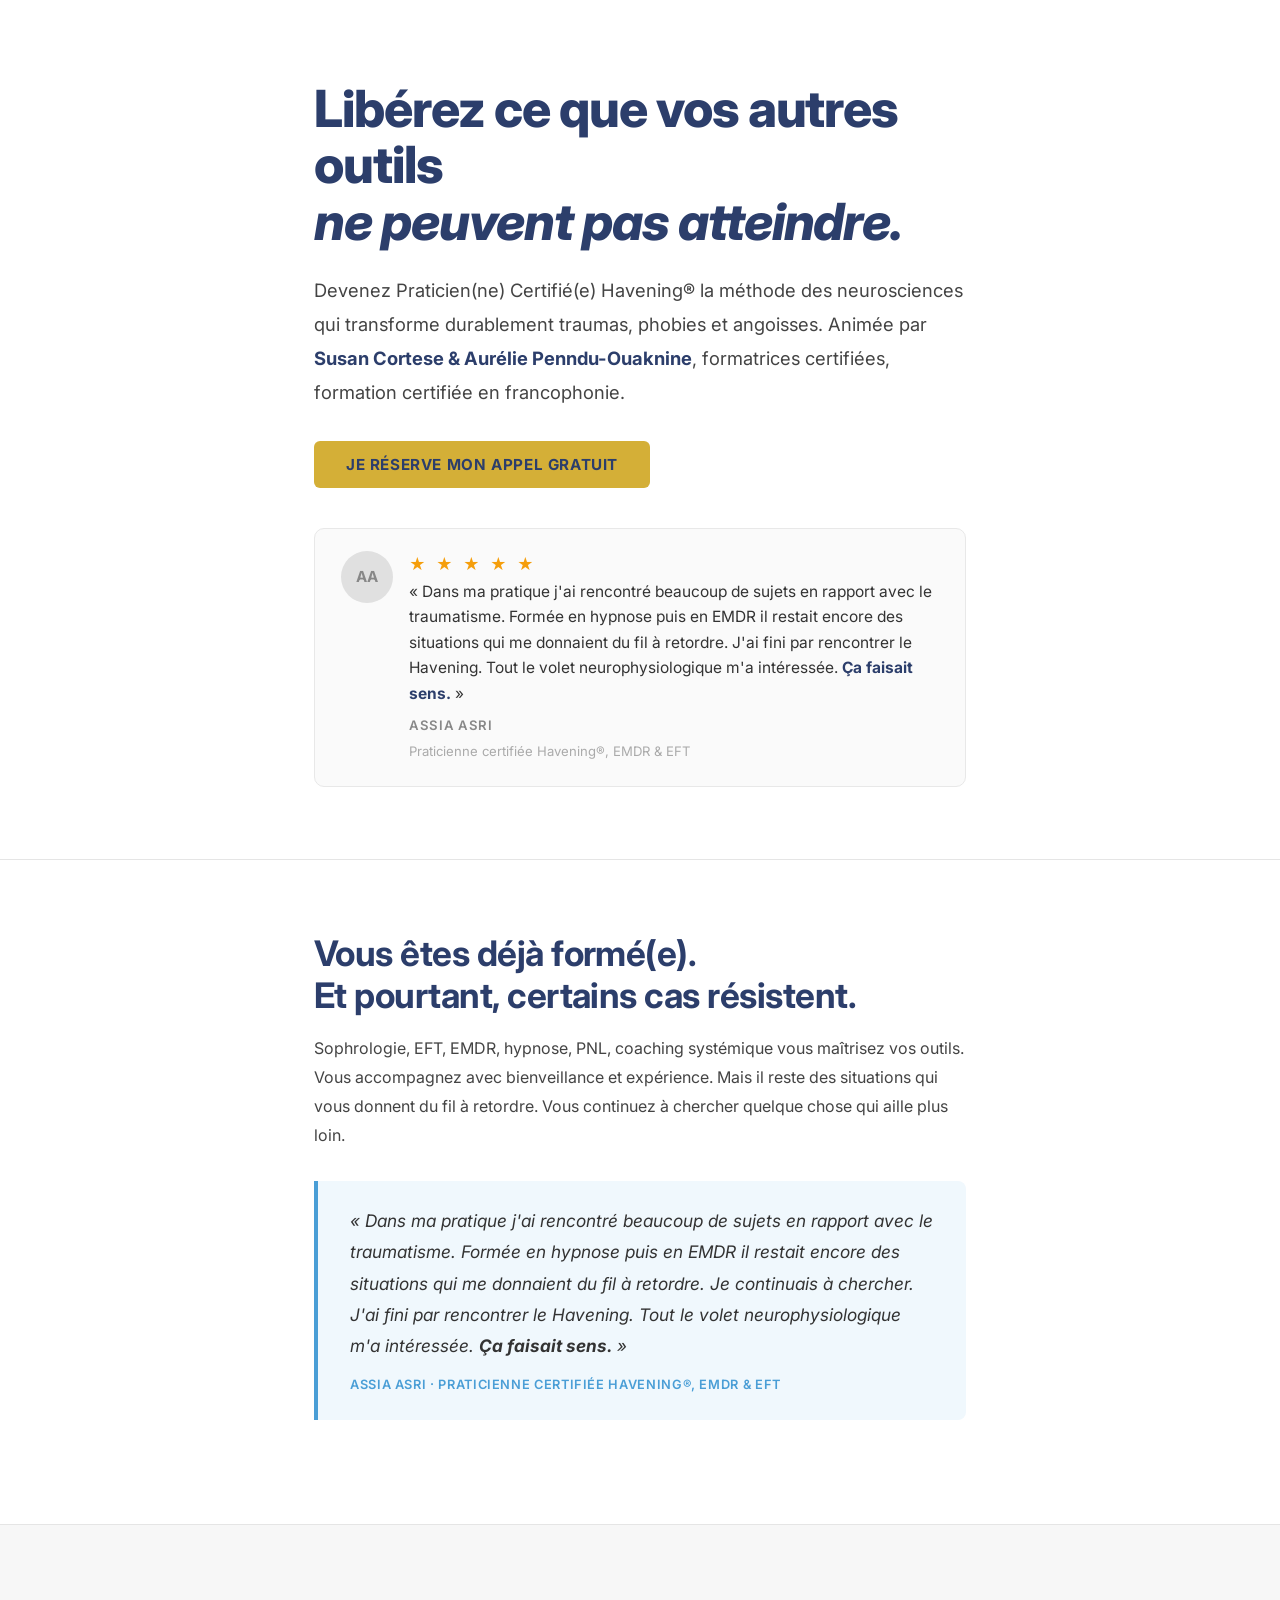
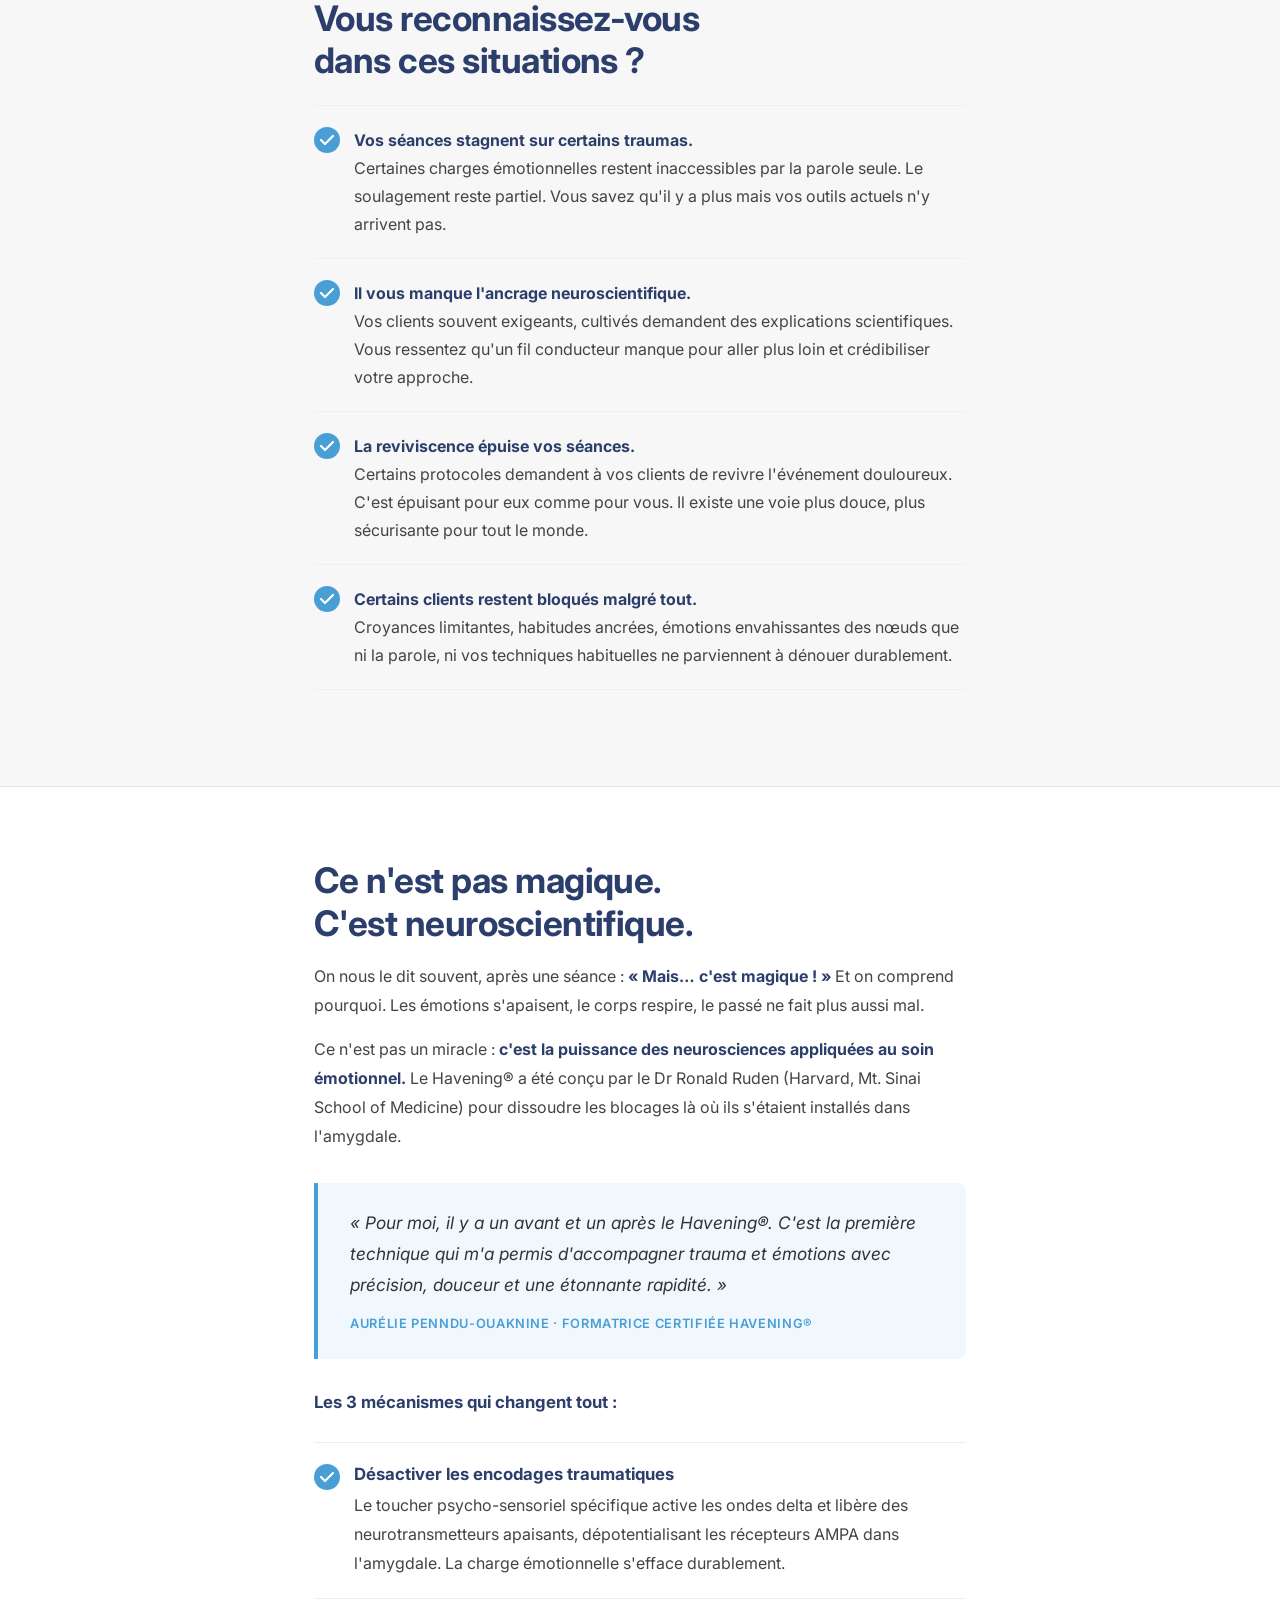
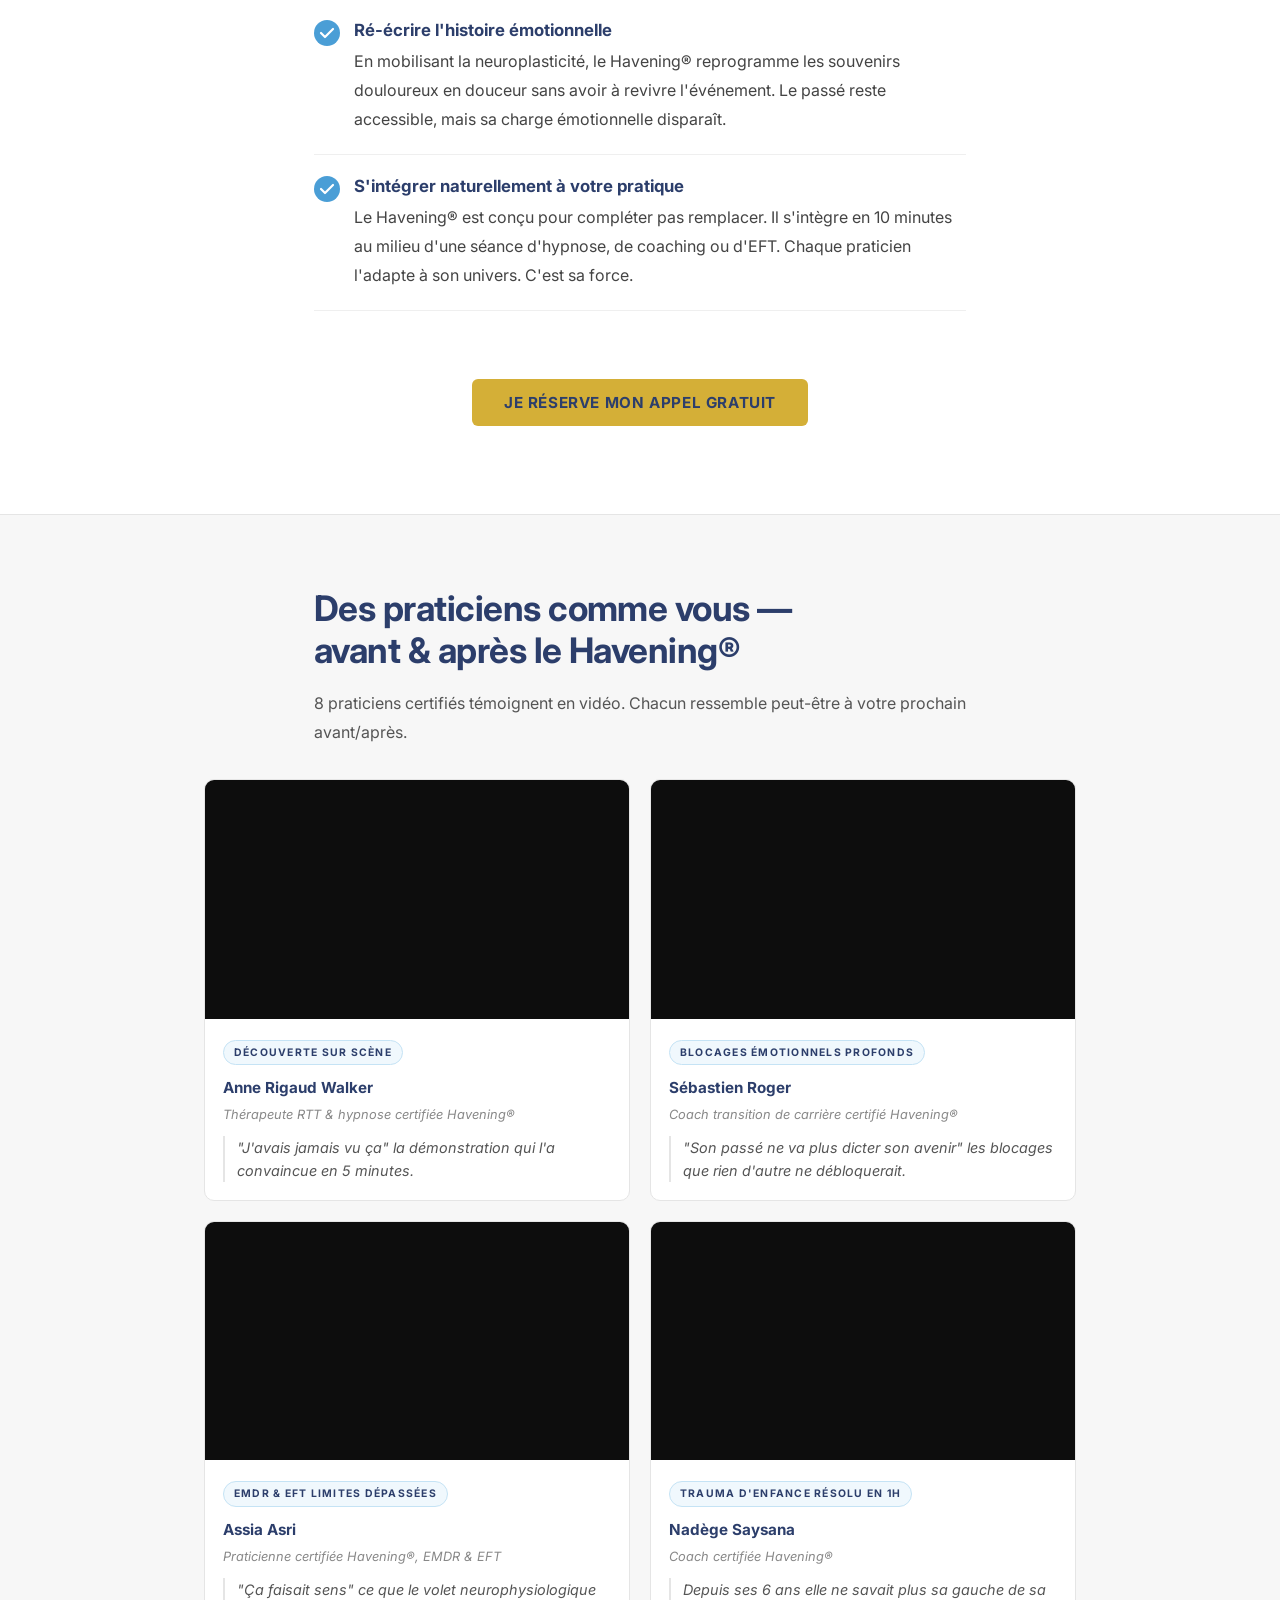
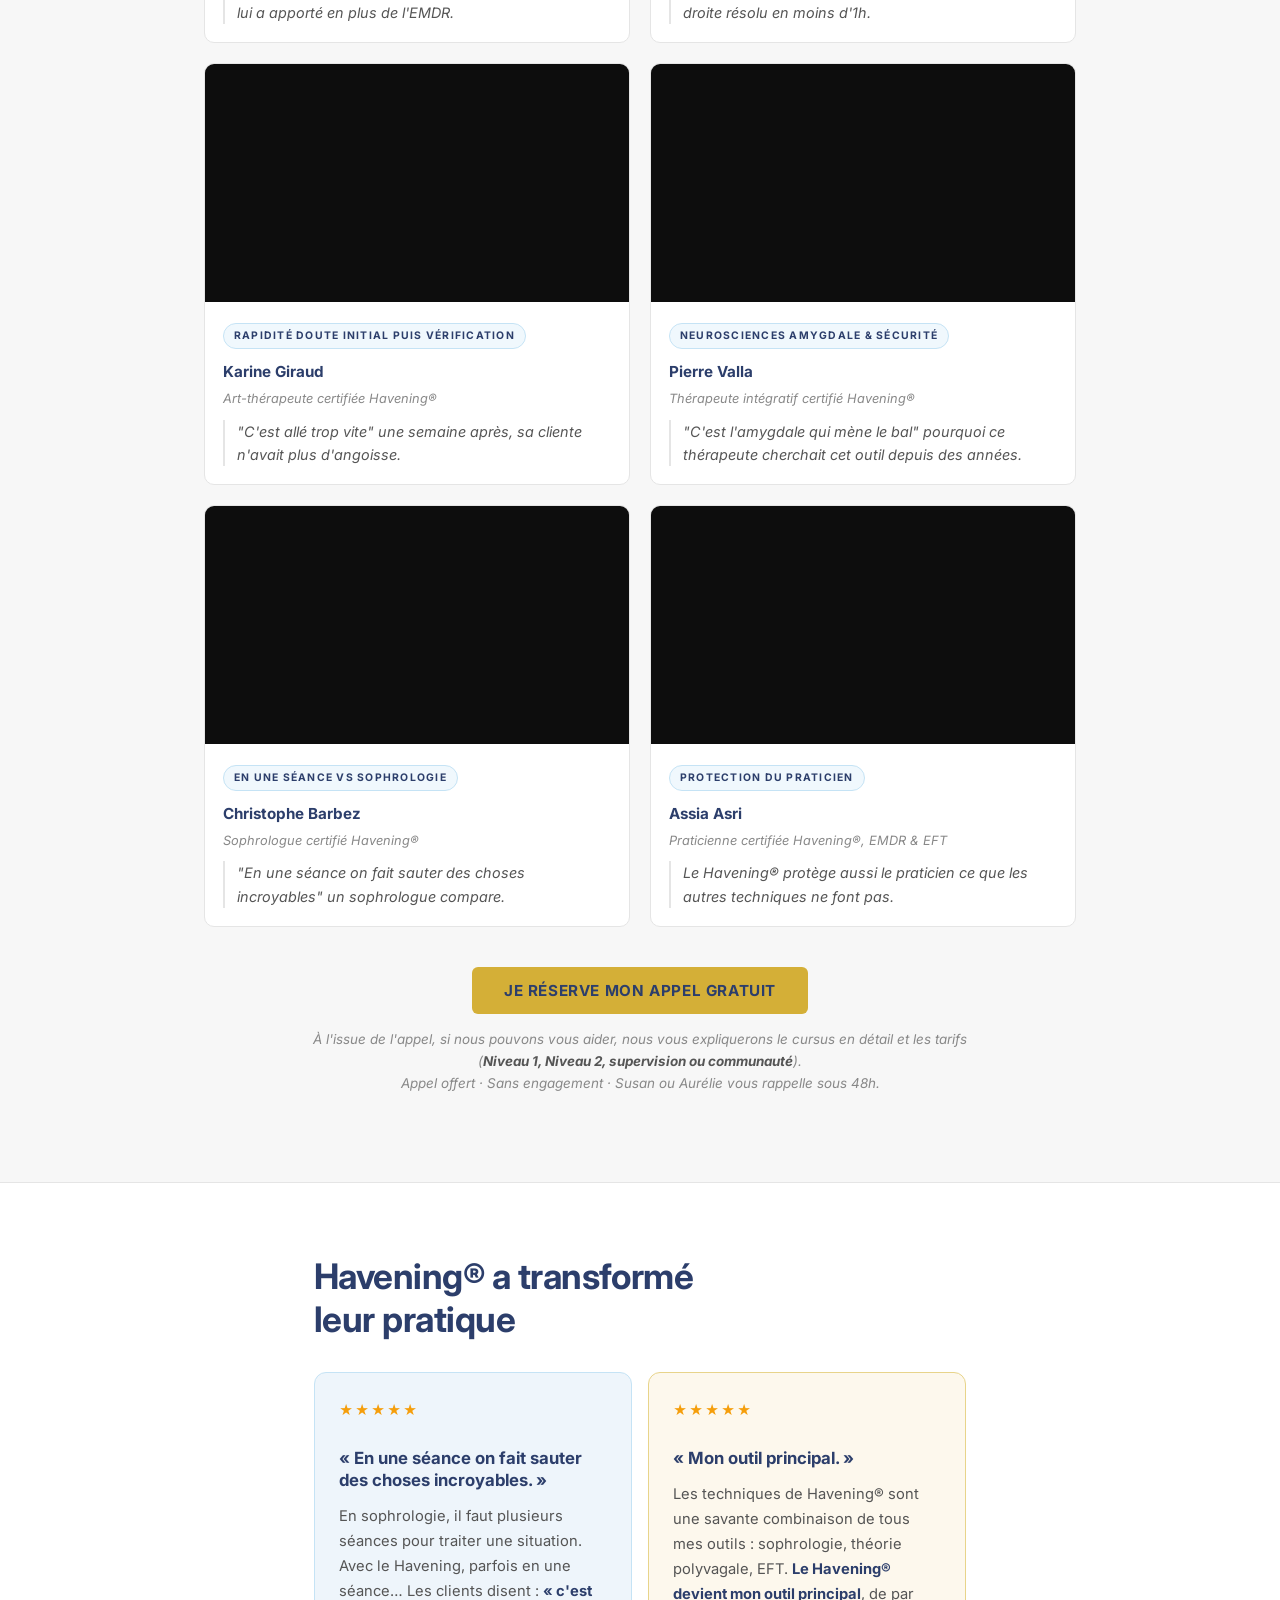
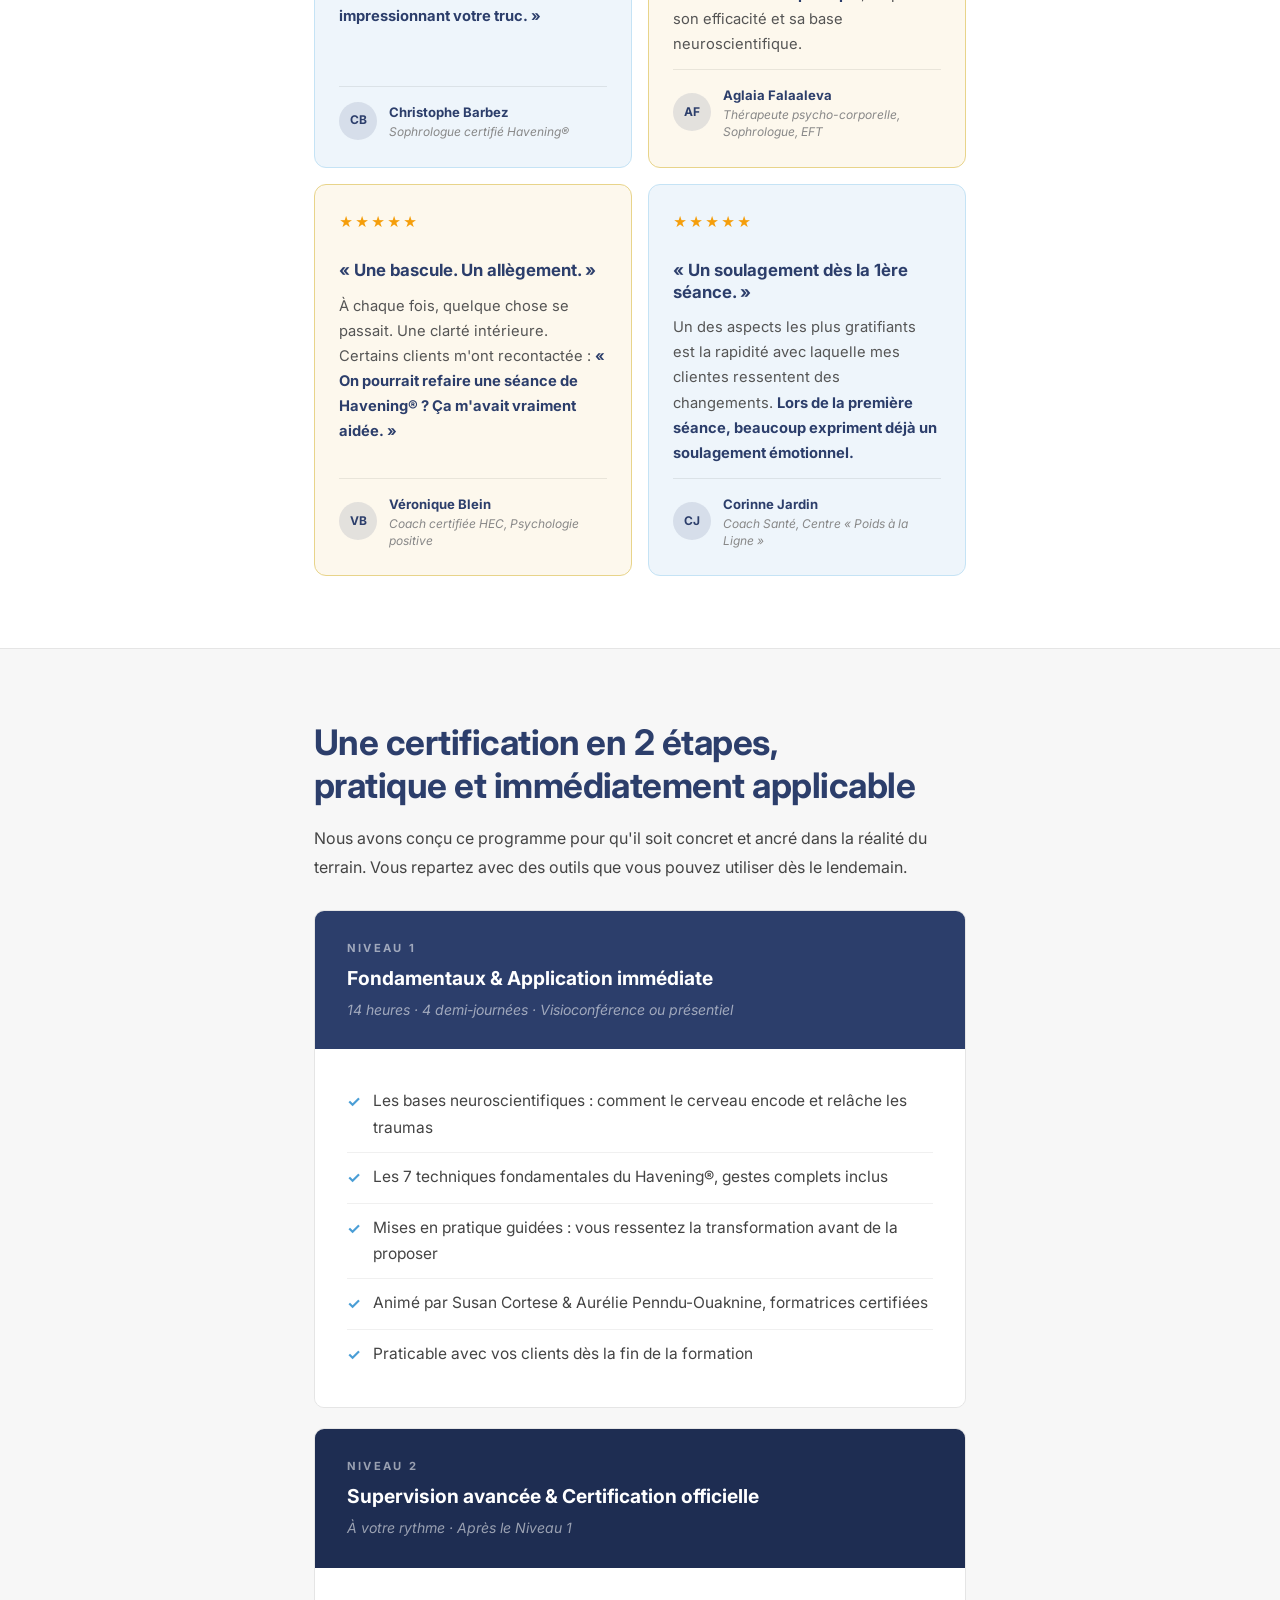
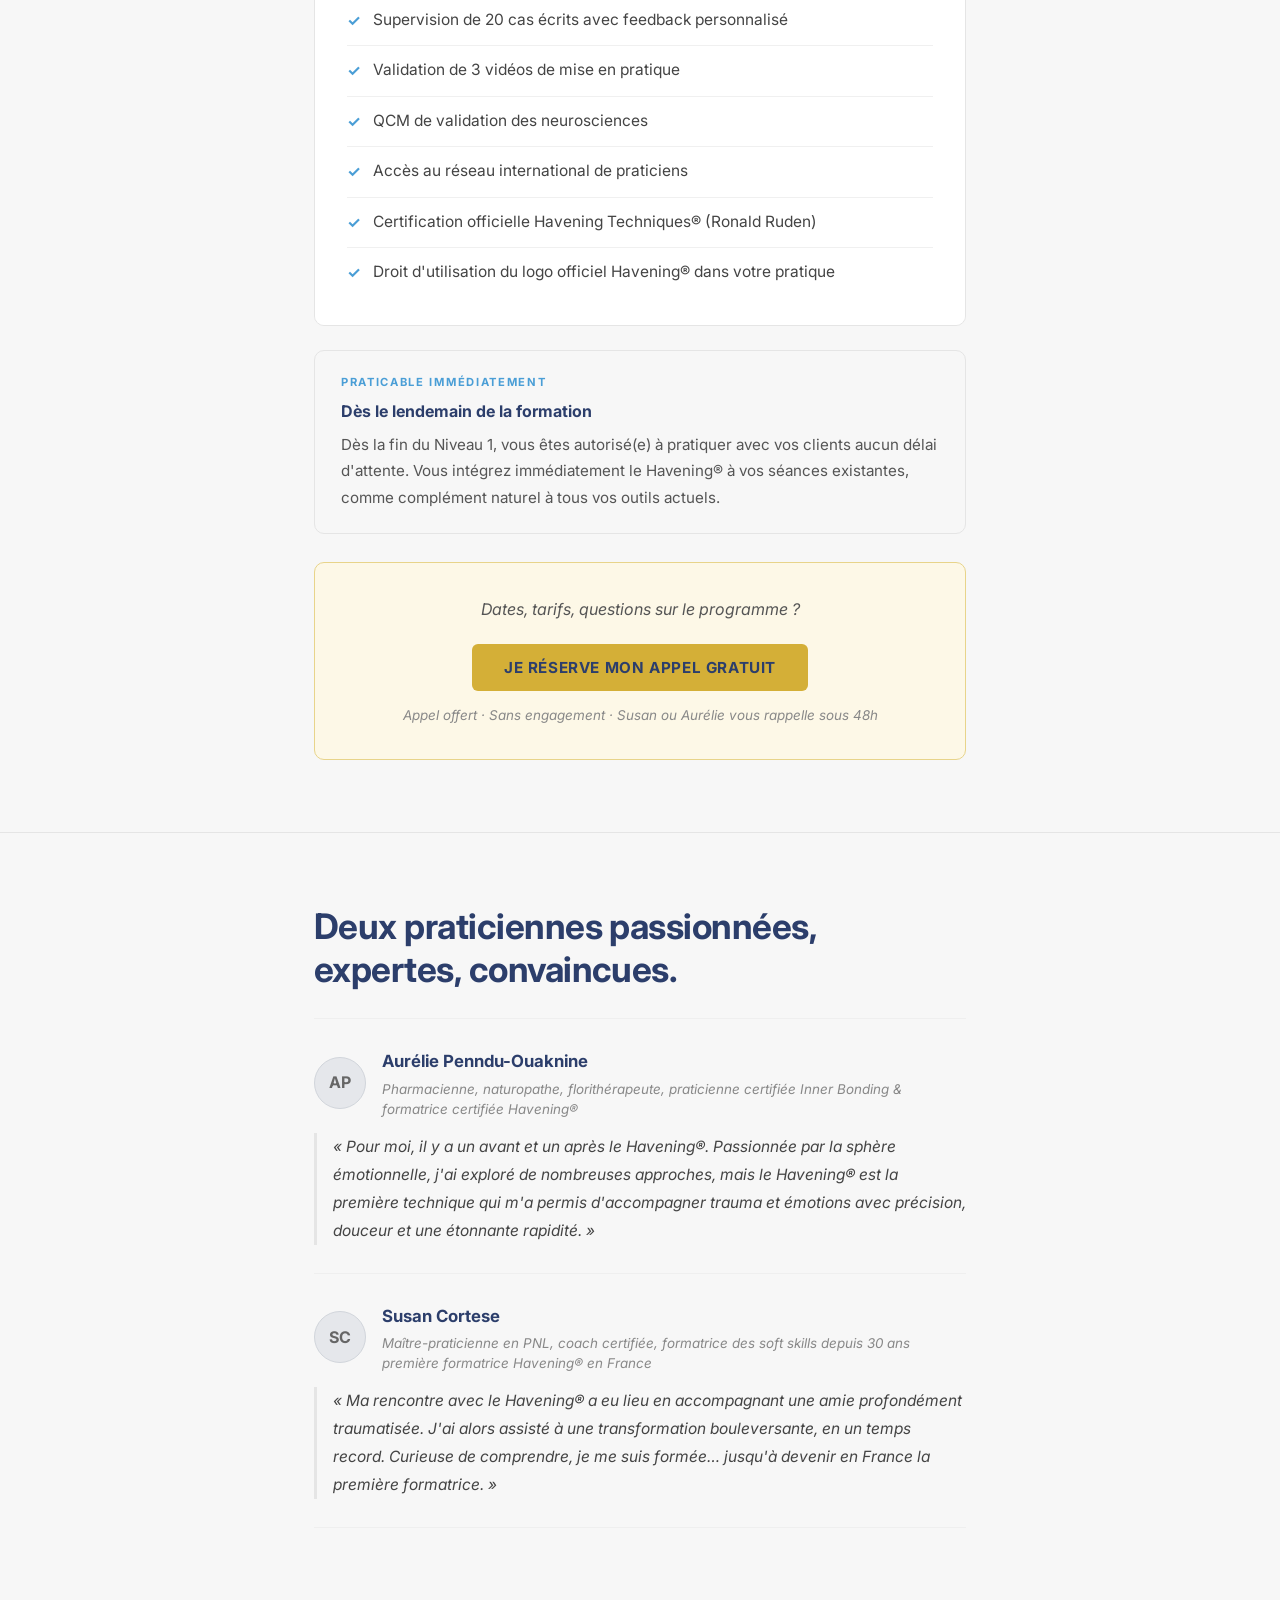
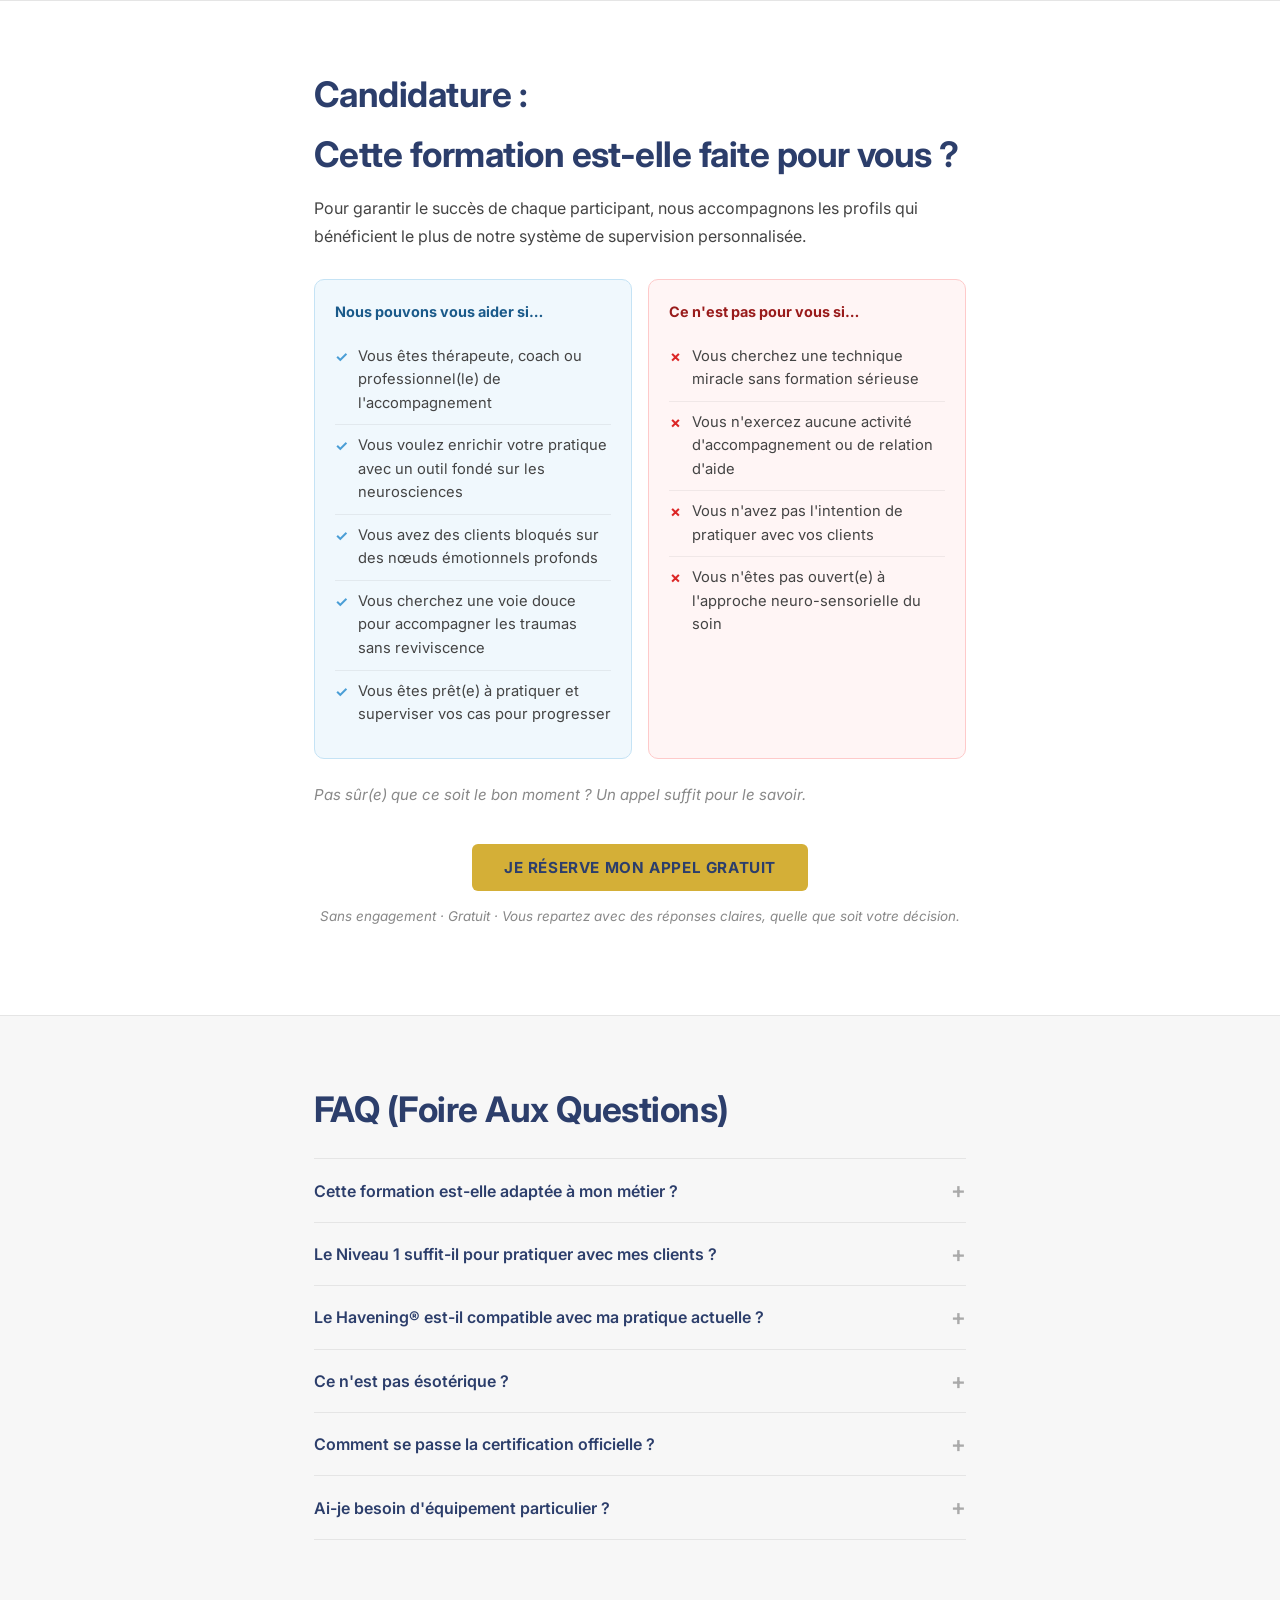
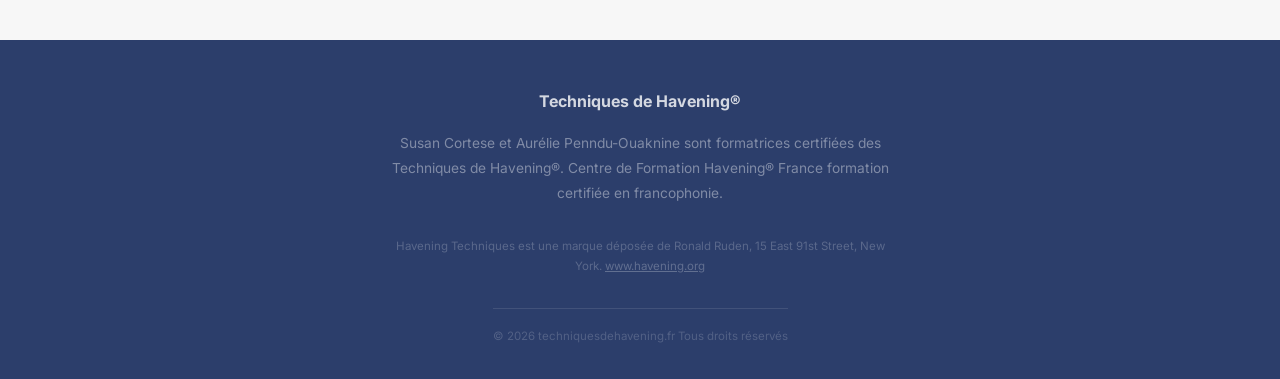
==== index.html @ b164194c "Add files via upload" ====
<!DOCTYPE html>
<html lang="fr">
<head>
<meta charset="UTF-8"/>
<meta name="viewport" content="width=device-width, initial-scale=1.0"/>
<title>Devenez Praticien(ne) Certifié(e) Havening® | Formation France</title>
<link rel="preconnect" href="https://fonts.googleapis.com"/>
<link rel="preconnect" href="https://fonts.gstatic.com" crossorigin/>
<link href="https://fonts.googleapis.com/css2?family=Inter:wght@400;500;600;700;800&display=swap" rel="stylesheet"/>
<style>
*, *::before, *::after { margin:0; padding:0; box-sizing:border-box; }
html { scroll-behavior:smooth; }
body {
  font-family: 'Inter', -apple-system, BlinkMacSystemFont, sans-serif;
  background: #ffffff; color: #444;
  font-size: 18px; line-height: 1.7; overflow-x: hidden;
}
.col      { max-width:700px; margin:0 auto; padding:0 24px; }
.col-wide { max-width:920px; margin:0 auto; padding:0 24px; }
.section    { padding:72px 0; }
.section-sm { padding:48px 0; }
.bg-gray    { background:#f7f7f7; }
hr.divider  { border:none; border-top:1px solid #e5e5e5; margin:0; }

/* ── Typographie ── */
h1 {
  font-size: clamp(2.2rem,5vw,3.2rem); font-weight:800;
  line-height:1.1; color:#2C3E6B; margin-bottom:24px; letter-spacing:-0.02em;
}
h1 em { font-style:italic; font-weight:800; }
h2 {
  font-size: clamp(1.7rem,3.5vw,2.2rem); font-weight:700;
  line-height:1.2; color:#2C3E6B; margin-bottom:18px; letter-spacing:-0.015em;
}
h3 { font-size:1.05rem; font-weight:700; color:#2C3E6B; line-height:1.35; margin-bottom:6px; }
p  { font-size:1rem; color:#444; line-height:1.8; margin-bottom:16px; }
p:last-child { margin-bottom:0; }
p strong, li strong { font-weight:700; color:#2C3E6B; }
.lead { font-size:1.15rem; color:#444; line-height:1.85; }
.lead strong { color:#2C3E6B; font-weight:700; }

/* ── Bouton CTA or ── */
.btn-cta {
  display:inline-block; background:#D4AF37; color:#2C3E6B;
  font-family:inherit; font-size:0.95rem; font-weight:700;
  letter-spacing:0.04em; text-decoration:none; text-transform:uppercase;
  padding:16px 32px; border-radius:6px; border:none; cursor:pointer;
  transition:background 0.2s, box-shadow 0.2s, transform 0.15s; line-height:1;
}
.btn-cta:hover { background:#C4A030; box-shadow:0 6px 20px rgba(212,175,55,0.35); transform:translateY(-1px); }
.btn-cta-full { display:block; width:100%; text-align:center; }

.cta-block { text-align:center; padding:40px 0 16px; }
.cta-note  { display:block; font-size:0.84rem; color:#888; font-style:italic; margin-top:14px; line-height:1.65; }
.cta-note strong { color:#555; }

/* ── Stars ── */
.stars { color:#f59e0b; font-size:1rem; letter-spacing:3px; }

/* ── Témoignage héro ── */
.hero-testi {
  margin-top:40px; display:flex; gap:16px; align-items:flex-start;
  padding:22px 26px; background:#fafafa; border:1px solid #e8e8e8; border-radius:10px;
}
.hero-av {
  width:52px; height:52px; border-radius:50%; background:#e0e0e0; flex-shrink:0;
  display:flex; align-items:center; justify-content:center; font-weight:700; font-size:0.95rem; color:#888;
}
.testi-quote { font-size:0.97rem; color:#333; line-height:1.65; margin-bottom:8px !important; }
.testi-name  { font-size:0.82rem; font-weight:600; color:#888; text-transform:uppercase; letter-spacing:0.05em; margin-bottom:2px !important; }
.testi-job   { font-size:0.82rem; color:#aaa; margin-bottom:0 !important; }

/* ── Blockquote ── */
.persona-quote {
  border-left:4px solid #4A9ED6; border-radius:0 8px 8px 0;
  background:#f0f8fd; padding:24px 32px; margin:32px 0;
  font-style:italic; font-size:1.08rem; color:#333; line-height:1.8;
}
.persona-quote cite {
  display:block; margin-top:12px; font-style:normal;
  font-size:0.8rem; font-weight:600; color:#4A9ED6; letter-spacing:0.05em; text-transform:uppercase;
}

/* ── SVG checkmark ── */
.chk { width:26px; height:26px; flex-shrink:0; margin-top:1px; }

/* ── Listes pain points ── */
.content-list { list-style:none; margin:24px 0; display:flex; flex-direction:column; }
.content-list li {
  display:flex; gap:14px; align-items:flex-start;
  padding:20px 0; border-bottom:1px solid #efefef; font-size:1rem; color:#444; line-height:1.75;
}
.content-list li:first-child { border-top:1px solid #efefef; }

/* ── Méthode ── */
.method-cards { display:flex; flex-direction:column; margin:28px 0; }
.method-card {
  display:flex; gap:14px; align-items:flex-start;
  padding:20px 0; border-bottom:1px solid #efefef;
}
.method-card:first-child { border-top:1px solid #efefef; }

/* ── Grille capsules vidéo ── */
.vcaps-section { background:#f7f7f7; padding:72px 0; }
.vcaps-grid { display:grid; grid-template-columns:1fr 1fr; gap:20px; margin-top:32px; }
.vcap-card {
  background:#fff; border:1px solid #e5e5e5; border-radius:10px; overflow:hidden;
  transition:border-color 0.2s, transform 0.2s, box-shadow 0.2s;
}
.vcap-card:hover { border-color:#4A9ED6; transform:translateY(-3px); box-shadow:0 10px 28px rgba(0,0,0,0.09); }

/* Thumbnail 16:9 iframe directe YouTube, joue dans la page */
.vcap-thumb {
  position:relative; width:100%; padding-top:56.25%; background:#0d0d0d; overflow:hidden;
}
.vcap-thumb iframe {
  position:absolute; inset:0; width:100%; height:100%; border:none; display:block;
}

.vcap-info { padding:16px 18px 18px; }
.vcap-theme-tag {
  display:inline-block; background:#f0f8fd; color:#2C3E6B;
  font-size:0.65rem; font-weight:700; letter-spacing:0.12em; text-transform:uppercase;
  padding:3px 10px; border-radius:50px; margin-bottom:10px; border:1px solid #c5e3f5;
}
.vcap-name    { font-size:0.95rem; font-weight:700; color:#2C3E6B; margin-bottom:3px; }
.vcap-role    { font-size:0.8rem; color:#888; font-style:italic; margin-bottom:10px; }
.vcap-excerpt { font-size:0.9rem; font-style:italic; color:#555; line-height:1.6; border-left:2px solid #e5e5e5; padding-left:12px; }

/* ── Témoignages écrits grille 2 colonnes ── */
.tc-grid {
  display: grid;
  grid-template-columns: 1fr 1fr;
  gap: 16px;
  margin-top: 32px;
}
.tc-card {
  border-radius: 12px;
  padding: 26px 24px;
  display: flex;
  flex-direction: column;
  gap: 12px;
}
.tc-blue { background: #EEF5FB; border: 1px solid #c5e3f5; }
.tc-gold { background: #FDF8ED; border: 1px solid #e8d48a; }
.tc-card .tc-stars { color: #f59e0b; font-size: 0.85rem; letter-spacing: 2px; }
.tc-result {
  font-size: 1.05rem; font-weight: 700; color: #2C3E6B;
  line-height: 1.3; margin: 0;
}
.tc-body {
  font-size: 0.92rem; color: #555; line-height: 1.7; margin: 0; flex: 1;
}
.tc-footer {
  display: flex; align-items: center; gap: 12px;
  padding-top: 14px; border-top: 1px solid rgba(0,0,0,0.08); margin-top: auto;
}
.tc-av {
  width: 38px; height: 38px; border-radius: 50%;
  background: rgba(44,62,107,0.12); flex-shrink: 0;
  display: flex; align-items: center; justify-content: center;
  font-size: 0.75rem; font-weight: 700; color: #2C3E6B;
}
.tc-card .tc-name { font-size: 0.82rem; font-weight: 700; color: #2C3E6B; margin-bottom: 1px; }
.tc-card .tc-role { font-size: 0.75rem; color: #888; font-style: italic; line-height: 1.4; }
@media (max-width: 640px) { .tc-grid { grid-template-columns: 1fr; } }

/* ── Témoignages écrits ── */
.testi-stack { display:flex; flex-direction:column; margin-top:28px; }
.tc { padding:28px 0; border-bottom:1px solid #efefef; }
.tc:first-child { border-top:1px solid #efefef; }
.tc-stars { color:#f59e0b; font-size:0.9rem; letter-spacing:2px; margin-bottom:14px; }
.tc-quote { font-style:italic; font-size:1rem; color:#333; line-height:1.8; margin-bottom:16px; }
.tc-hr    { border:none; border-top:1px solid #efefef; margin-bottom:12px; }
.tc-name  { font-size:0.88rem; font-weight:700; color:#2C3E6B; margin-bottom:3px; }
.tc-role  { font-size:0.84rem; color:#888; font-style:italic; }


/* ── Programme ── */
.prog-cards { display:flex; flex-direction:column; gap:20px; margin-top:28px; }
.prog-card  { border-radius:10px; overflow:hidden; border:1px solid #e5e5e5; }
.prog-head  { padding:28px 32px; background:#2C3E6B; color:white; }
.prog-head.alt { background:#1e2d52; }
.prog-level { font-size:0.7rem; font-weight:700; letter-spacing:0.2em; text-transform:uppercase; opacity:0.55; margin-bottom:8px; }
.prog-head h3 { font-size:1.2rem; font-weight:700; line-height:1.25; margin-bottom:8px; color:white; }
.prog-dur   { font-size:0.88rem; opacity:0.55; font-style:italic; }
.prog-body  { background:white; padding:28px 32px; }
.prog-feats { list-style:none; display:flex; flex-direction:column; margin-bottom:0; }
.prog-feats li {
  display:flex; gap:12px; align-items:flex-start;
  font-size:0.97rem; color:#444; line-height:1.7; padding:11px 0; border-bottom:1px solid #f0f0f0;
}
.prog-feats li:last-child { border-bottom:none; }
.prog-feats li::before { content:'✓'; color:#4A9ED6; font-weight:700; flex-shrink:0; margin-top:1px; }

/* ── CTA programme ── */
.prog-cta-block {
  text-align:center; margin-top:28px; padding:32px 28px;
  background:#fdf8e7; border:1px solid #e8d48a; border-radius:10px;
}
.prog-cta-pre  { font-size:1rem; color:#555; font-style:italic; margin-bottom:20px; }
.prog-cta-note { margin-top:12px; font-size:0.84rem; color:#888; font-style:italic; }

/* ── Garantie ── */
.garantie {
  background:#f7f7f7; border:1px solid #e5e5e5; border-radius:10px;
  padding:22px 26px; display:flex; align-items:flex-start; gap:16px; margin-top:24px;
}
.garantie-label { font-size:0.7rem; font-weight:700; letter-spacing:0.15em; text-transform:uppercase; color:#4A9ED6; margin-bottom:6px; }
.garantie h4    { font-size:1rem; font-weight:700; color:#2C3E6B; margin-bottom:6px; }
.garantie p     { font-size:0.95rem; color:#555; line-height:1.75; }

/* ── Formatrices ── */
.fmt-cards { display:flex; flex-direction:column; margin-top:28px; }
.fmt-card  { padding:28px 0; border-bottom:1px solid #efefef; }
.fmt-card:first-child { border-top:1px solid #efefef; }
.fmt-header { display:flex; align-items:center; gap:16px; margin-bottom:14px; }
.fmt-av {
  width:52px; height:52px; border-radius:50%; background:#e5e7eb;
  display:flex; align-items:center; justify-content:center;
  font-size:1rem; font-weight:700; color:#666; flex-shrink:0; border:1px solid #d1d5db;
}
.fmt-name  { font-size:1.05rem; font-weight:700; color:#2C3E6B; margin-bottom:3px; }
.fmt-role  { font-size:0.84rem; color:#888; font-style:italic; line-height:1.5; }
.fmt-quote { font-style:italic; font-size:0.97rem; color:#444; line-height:1.8; border-left:3px solid #e5e5e5; padding-left:16px; margin-top:4px; }

/* ── Qualification ── */
.qual-cols { display:grid; grid-template-columns:1fr 1fr; gap:16px; margin-top:28px; }
.qc        { border-radius:10px; padding:22px 20px; }
.qoui { background:#f0f8fd; border:1px solid #c5e3f5; }
.qnon { background:#fff5f5; border:1px solid #fecaca; }
.qc h3 { font-size:0.9rem; margin-bottom:14px; }
.qoui h3 { color:#1a5a8a; }
.qnon h3  { color:#991b1b; }
.qlist { list-style:none; display:flex; flex-direction:column; }
.qlist li {
  display:flex; gap:10px; align-items:flex-start;
  padding:9px 0; border-bottom:1px solid rgba(0,0,0,0.06);
  font-size:0.92rem; color:#444; line-height:1.6;
}
.qlist li:last-child { border-bottom:none; }
.co { color:#4A9ED6; font-weight:700; flex-shrink:0; margin-top:1px; }
.cn { color:#dc2626; font-weight:700; flex-shrink:0; margin-top:1px; }

/* ── FAQ ── */
.faq-list { margin:28px 0; }
.faq-item { border-bottom:1px solid #e5e5e5; }
.faq-item:first-child { border-top:1px solid #e5e5e5; }
.faq-btn {
  width:100%; background:none; border:none; cursor:pointer; text-align:left; padding:20px 0;
  display:flex; justify-content:space-between; align-items:center; gap:20px;
  font-family:inherit; font-size:1rem; font-weight:600; color:#2C3E6B; transition:color 0.2s;
}
.faq-btn:hover { color:#4A9ED6; }
.faq-ico { font-size:1.4rem; color:#aaa; flex-shrink:0; transition:transform 0.25s; line-height:1; }
.faq-btn.open .faq-ico { transform:rotate(45deg); color:#4A9ED6; }
.faq-ans { display:none; padding:0 0 20px; font-size:0.97rem; color:#555; line-height:1.8; }

/* ── Footer ── */
footer { background:#2C3E6B; padding:48px 0 32px; }
.footer-inner { display:flex; flex-direction:column; align-items:center; text-align:center; gap:16px; }
.footer-logo  { font-size:1rem; font-weight:700; color:rgba(255,255,255,0.8); }
.footer-desc  { font-size:0.86rem; color:rgba(255,255,255,0.4); line-height:1.8; max-width:500px; }
.footer-legal { font-size:0.72rem; color:rgba(255,255,255,0.22); max-width:500px; line-height:1.7; }
.footer-legal a { color:rgba(255,255,255,0.25); }
.footer-copy  { font-size:0.72rem; color:rgba(255,255,255,0.18); padding-top:18px; border-top:1px solid rgba(255,255,255,0.1); }

/* ── Responsive ── */
@media (max-width:640px) {
  body { font-size:17px; }
  .col, .col-wide { padding:0 16px; }
  .section { padding:56px 0; }
  h1 { font-size:2rem; }
  h2 { font-size:1.55rem; }
  .qual-cols  { grid-template-columns:1fr; }
  .vcaps-grid { grid-template-columns:1fr; gap:16px; }
  .btn-cta    { width:100%; text-align:center; }
  .hero-testi { flex-direction:column; }
  .prog-body, .prog-head { padding:22px 18px; }
  .garantie   { flex-direction:column; }
}
</style>
</head>
<body>

<!-- SECTION 1 HÉRO -->
<section class="section" style="padding-top:80px; padding-bottom:72px;">
  <div class="col">
    <h1>Libérez ce que vos autres outils<br/><em>ne peuvent pas atteindre.</em></h1>
    <p class="lead">Devenez Praticien(ne) Certifié(e) Havening® la méthode des neurosciences qui transforme durablement traumas, phobies et angoisses. Animée par <strong>Susan Cortese &amp; Aurélie Penndu-Ouaknine</strong>, formatrices certifiées, formation certifiée en francophonie.</p>
    <div style="margin-top:32px;">
      <a href="formulaire.html" class="btn-cta">JE RÉSERVE MON APPEL GRATUIT</a>
    </div>
    <div class="hero-testi">
      <div class="hero-av">AA</div>
      <div>
        <div class="stars">★ ★ ★ ★ ★</div>
        <p class="testi-quote">« Dans ma pratique j'ai rencontré beaucoup de sujets en rapport avec le traumatisme. Formée en hypnose puis en EMDR il restait encore des situations qui me donnaient du fil à retordre. J'ai fini par rencontrer le Havening. Tout le volet neurophysiologique m'a intéressée. <strong>Ça faisait sens.</strong> »</p>
        <p class="testi-name">Assia Asri</p>
        <p class="testi-job">Praticienne certifiée Havening®, EMDR &amp; EFT</p>
      </div>
    </div>
  </div>
</section>

<hr class="divider"/>

<!-- SECTION 2 PERSONA -->
<section class="section">
  <div class="col">
    <h2>Vous êtes déjà formé(e).<br/>Et pourtant, certains cas résistent.</h2>
    <p>Sophrologie, EFT, EMDR, hypnose, PNL, coaching systémique vous maîtrisez vos outils. Vous accompagnez avec bienveillance et expérience. Mais il reste des situations qui vous donnent du fil à retordre. Vous continuez à chercher quelque chose qui aille plus loin.</p>
    <blockquote class="persona-quote">
      « Dans ma pratique j'ai rencontré beaucoup de sujets en rapport avec le traumatisme. Formée en hypnose puis en EMDR il restait encore des situations qui me donnaient du fil à retordre. Je continuais à chercher. J'ai fini par rencontrer le Havening. Tout le volet neurophysiologique m'a intéressée. <strong>Ça faisait sens.</strong> »
      <cite>Assia Asri · Praticienne certifiée Havening®, EMDR &amp; EFT</cite>
    </blockquote>
  </div>
</section>

<hr class="divider"/>

<!-- SECTION 3 PAIN POINTS -->
<section class="section bg-gray">
  <div class="col">
    <h2>Vous reconnaissez-vous<br/>dans ces situations ?</h2>
    <ul class="content-list">
      <li>
        <svg class="chk" viewBox="0 0 26 26" fill="none"><circle cx="13" cy="13" r="13" fill="#4A9ED6"/><polyline points="7,13 11,17 19,9" stroke="white" stroke-width="2.2" stroke-linecap="round" stroke-linejoin="round"/></svg>
        <div><strong>Vos séances stagnent sur certains traumas.</strong><br/>Certaines charges émotionnelles restent inaccessibles par la parole seule. Le soulagement reste partiel. Vous savez qu'il y a plus mais vos outils actuels n'y arrivent pas.</div>
      </li>
      <li>
        <svg class="chk" viewBox="0 0 26 26" fill="none"><circle cx="13" cy="13" r="13" fill="#4A9ED6"/><polyline points="7,13 11,17 19,9" stroke="white" stroke-width="2.2" stroke-linecap="round" stroke-linejoin="round"/></svg>
        <div><strong>Il vous manque l'ancrage neuroscientifique.</strong><br/>Vos clients souvent exigeants, cultivés demandent des explications scientifiques. Vous ressentez qu'un fil conducteur manque pour aller plus loin et crédibiliser votre approche.</div>
      </li>
      <li>
        <svg class="chk" viewBox="0 0 26 26" fill="none"><circle cx="13" cy="13" r="13" fill="#4A9ED6"/><polyline points="7,13 11,17 19,9" stroke="white" stroke-width="2.2" stroke-linecap="round" stroke-linejoin="round"/></svg>
        <div><strong>La reviviscence épuise vos séances.</strong><br/>Certains protocoles demandent à vos clients de revivre l'événement douloureux. C'est épuisant pour eux comme pour vous. Il existe une voie plus douce, plus sécurisante pour tout le monde.</div>
      </li>
      <li>
        <svg class="chk" viewBox="0 0 26 26" fill="none"><circle cx="13" cy="13" r="13" fill="#4A9ED6"/><polyline points="7,13 11,17 19,9" stroke="white" stroke-width="2.2" stroke-linecap="round" stroke-linejoin="round"/></svg>
        <div><strong>Certains clients restent bloqués malgré tout.</strong><br/>Croyances limitantes, habitudes ancrées, émotions envahissantes des nœuds que ni la parole, ni vos techniques habituelles ne parviennent à dénouer durablement.</div>
      </li>
    </ul>
  </div>
</section>

<hr class="divider"/>

<!-- SECTION 4 LA MÉTHODE -->
<section class="section">
  <div class="col">
    <h2>Ce n'est pas magique.<br/>C'est neuroscientifique.</h2>
    <p>On nous le dit souvent, après une séance : <strong>« Mais… c'est magique ! »</strong> Et on comprend pourquoi. Les émotions s'apaisent, le corps respire, le passé ne fait plus aussi mal.</p>
    <p>Ce n'est pas un miracle : <strong>c'est la puissance des neurosciences appliquées au soin émotionnel.</strong> Le Havening® a été conçu par le Dr Ronald Ruden (Harvard, Mt. Sinai School of Medicine) pour dissoudre les blocages là où ils s'étaient installés dans l'amygdale.</p>
    <blockquote class="persona-quote">
      « Pour moi, il y a un avant et un après le Havening®. C'est la première technique qui m'a permis d'accompagner trauma et émotions avec précision, douceur et une étonnante rapidité. »
      <cite>Aurélie Penndu-Ouaknine · Formatrice certifiée Havening®</cite>
    </blockquote>
    <h3 style="margin-top:32px; margin-bottom:0;">Les 3 mécanismes qui changent tout :</h3>
    <div class="method-cards">
      <div class="method-card">
        <svg class="chk" viewBox="0 0 26 26" fill="none"><circle cx="13" cy="13" r="13" fill="#4A9ED6"/><polyline points="7,13 11,17 19,9" stroke="white" stroke-width="2.2" stroke-linecap="round" stroke-linejoin="round"/></svg>
        <div><h3>Désactiver les encodages traumatiques</h3><p>Le toucher psycho-sensoriel spécifique active les ondes delta et libère des neurotransmetteurs apaisants, dépotentialisant les récepteurs AMPA dans l'amygdale. La charge émotionnelle s'efface durablement.</p></div>
      </div>
      <div class="method-card">
        <svg class="chk" viewBox="0 0 26 26" fill="none"><circle cx="13" cy="13" r="13" fill="#4A9ED6"/><polyline points="7,13 11,17 19,9" stroke="white" stroke-width="2.2" stroke-linecap="round" stroke-linejoin="round"/></svg>
        <div><h3>Ré-écrire l'histoire émotionnelle</h3><p>En mobilisant la neuroplasticité, le Havening® reprogramme les souvenirs douloureux en douceur sans avoir à revivre l'événement. Le passé reste accessible, mais sa charge émotionnelle disparaît.</p></div>
      </div>
      <div class="method-card">
        <svg class="chk" viewBox="0 0 26 26" fill="none"><circle cx="13" cy="13" r="13" fill="#4A9ED6"/><polyline points="7,13 11,17 19,9" stroke="white" stroke-width="2.2" stroke-linecap="round" stroke-linejoin="round"/></svg>
        <div><h3>S'intégrer naturellement à votre pratique</h3><p>Le Havening® est conçu pour compléter pas remplacer. Il s'intègre en 10 minutes au milieu d'une séance d'hypnose, de coaching ou d'EFT. Chaque praticien l'adapte à son univers. C'est sa force.</p></div>
      </div>
    </div>
    <div class="cta-block">
      <a href="formulaire.html" class="btn-cta">JE RÉSERVE MON APPEL GRATUIT</a>
    </div>
  </div>
</section>

<hr class="divider"/>

<!-- SECTION 5 CAPSULES VIDÉO iframes YouTube directes, plein écran possible -->
<section class="vcaps-section" id="temoignages">
  <div class="col-wide">
    <div style="max-width:700px; margin:0 auto; padding:0 24px;">
      <h2>Des praticiens comme vous —<br/>avant &amp; après le Havening®</h2>
      <p style="color:#555; margin-top:8px;">8 praticiens certifiés témoignent en vidéo. Chacun ressemble peut-être à votre prochain avant/après.</p>
    </div>
    <div class="vcaps-grid">

      <div class="vcap-card">
        <div class="vcap-thumb">
          <iframe src="https://www.youtube-nocookie.com/embed/2Y4aPY_aAiM?rel=0&modestbranding=1&color=white" title="Anne Rigaud Walker Havening®" allow="accelerometer; autoplay; clipboard-write; encrypted-media; gyroscope; picture-in-picture; fullscreen" allowfullscreen></iframe>
        </div>
        <div class="vcap-info">
          <span class="vcap-theme-tag">Découverte sur scène</span>
          <div class="vcap-name">Anne Rigaud Walker</div>
          <div class="vcap-role">Thérapeute RTT &amp; hypnose certifiée Havening®</div>
          <p class="vcap-excerpt">"J'avais jamais vu ça" la démonstration qui l'a convaincue en 5 minutes.</p>
        </div>
      </div>

      <div class="vcap-card">
        <div class="vcap-thumb">
          <iframe src="https://www.youtube-nocookie.com/embed/m8uNyORZWqs?rel=0&modestbranding=1&color=white" title="Sébastien Roger Havening®" allow="accelerometer; autoplay; clipboard-write; encrypted-media; gyroscope; picture-in-picture; fullscreen" allowfullscreen></iframe>
        </div>
        <div class="vcap-info">
          <span class="vcap-theme-tag">Blocages émotionnels profonds</span>
          <div class="vcap-name">Sébastien Roger</div>
          <div class="vcap-role">Coach transition de carrière certifié Havening®</div>
          <p class="vcap-excerpt">"Son passé ne va plus dicter son avenir" les blocages que rien d'autre ne débloquerait.</p>
        </div>
      </div>

      <div class="vcap-card">
        <div class="vcap-thumb">
          <iframe src="https://www.youtube-nocookie.com/embed/d1nTHNxgK-o?rel=0&modestbranding=1&color=white" title="Assia Asri Havening®" allow="accelerometer; autoplay; clipboard-write; encrypted-media; gyroscope; picture-in-picture; fullscreen" allowfullscreen></iframe>
        </div>
        <div class="vcap-info">
          <span class="vcap-theme-tag">EMDR &amp; EFT limites dépassées</span>
          <div class="vcap-name">Assia Asri</div>
          <div class="vcap-role">Praticienne certifiée Havening®, EMDR &amp; EFT</div>
          <p class="vcap-excerpt">"Ça faisait sens" ce que le volet neurophysiologique lui a apporté en plus de l'EMDR.</p>
        </div>
      </div>

      <div class="vcap-card">
        <div class="vcap-thumb">
          <iframe src="https://www.youtube-nocookie.com/embed/MORXqnJ2fpM?rel=0&modestbranding=1&color=white" title="Nadège Saysana Havening®" allow="accelerometer; autoplay; clipboard-write; encrypted-media; gyroscope; picture-in-picture; fullscreen" allowfullscreen></iframe>
        </div>
        <div class="vcap-info">
          <span class="vcap-theme-tag">Trauma d'enfance résolu en 1h</span>
          <div class="vcap-name">Nadège Saysana</div>
          <div class="vcap-role">Coach certifiée Havening®</div>
          <p class="vcap-excerpt">Depuis ses 6 ans elle ne savait plus sa gauche de sa droite résolu en moins d'1h.</p>
        </div>
      </div>

      <div class="vcap-card">
        <div class="vcap-thumb">
          <iframe src="https://www.youtube-nocookie.com/embed/l86QuWbDgC4?rel=0&modestbranding=1&color=white" title="Karine Giraud Havening®" allow="accelerometer; autoplay; clipboard-write; encrypted-media; gyroscope; picture-in-picture; fullscreen" allowfullscreen></iframe>
        </div>
        <div class="vcap-info">
          <span class="vcap-theme-tag">Rapidité doute initial puis vérification</span>
          <div class="vcap-name">Karine Giraud</div>
          <div class="vcap-role">Art-thérapeute certifiée Havening®</div>
          <p class="vcap-excerpt">"C'est allé trop vite" une semaine après, sa cliente n'avait plus d'angoisse.</p>
        </div>
      </div>

      <div class="vcap-card">
        <div class="vcap-thumb">
          <iframe src="https://www.youtube-nocookie.com/embed/O12qx7CHIMM?rel=0&modestbranding=1&color=white" title="Pierre Valla Havening®" allow="accelerometer; autoplay; clipboard-write; encrypted-media; gyroscope; picture-in-picture; fullscreen" allowfullscreen></iframe>
        </div>
        <div class="vcap-info">
          <span class="vcap-theme-tag">Neurosciences amygdale &amp; sécurité</span>
          <div class="vcap-name">Pierre Valla</div>
          <div class="vcap-role">Thérapeute intégratif certifié Havening®</div>
          <p class="vcap-excerpt">"C'est l'amygdale qui mène le bal" pourquoi ce thérapeute cherchait cet outil depuis des années.</p>
        </div>
      </div>

      <div class="vcap-card">
        <div class="vcap-thumb">
          <iframe src="https://www.youtube-nocookie.com/embed/PdjAirt2N_8?rel=0&modestbranding=1&color=white" title="Christophe Barbez Havening®" allow="accelerometer; autoplay; clipboard-write; encrypted-media; gyroscope; picture-in-picture; fullscreen" allowfullscreen></iframe>
        </div>
        <div class="vcap-info">
          <span class="vcap-theme-tag">En une séance vs sophrologie</span>
          <div class="vcap-name">Christophe Barbez</div>
          <div class="vcap-role">Sophrologue certifié Havening®</div>
          <p class="vcap-excerpt">"En une séance on fait sauter des choses incroyables" un sophrologue compare.</p>
        </div>
      </div>

      <div class="vcap-card">
        <div class="vcap-thumb">
          <iframe src="https://www.youtube-nocookie.com/embed/A2jwwsX2fCQ?rel=0&modestbranding=1&color=white" title="Assia Asri trauma vicariant Havening®" allow="accelerometer; autoplay; clipboard-write; encrypted-media; gyroscope; picture-in-picture; fullscreen" allowfullscreen></iframe>
        </div>
        <div class="vcap-info">
          <span class="vcap-theme-tag">Protection du praticien</span>
          <div class="vcap-name">Assia Asri</div>
          <div class="vcap-role">Praticienne certifiée Havening®, EMDR &amp; EFT</div>
          <p class="vcap-excerpt">Le Havening® protège aussi le praticien ce que les autres techniques ne font pas.</p>
        </div>
      </div>

    </div>

    <div class="cta-block">
      <a href="formulaire.html" class="btn-cta">JE RÉSERVE MON APPEL GRATUIT</a>
      <span class="cta-note">À l'issue de l'appel, si nous pouvons vous aider, nous vous expliquerons le cursus en détail et les tarifs<br/>(<strong>Niveau 1, Niveau 2, supervision ou communauté</strong>).<br/>Appel offert · Sans engagement · Susan ou Aurélie vous rappelle sous 48h.</span>
    </div>
  </div>
</section>

<hr class="divider"/>

<!-- SECTION 6 TÉMOIGNAGES ÉCRITS grille 2 colonnes condensée -->
<section class="section">
  <div class="col">
    <h2>Havening® a transformé<br/>leur pratique</h2>
    <div class="tc-grid">

      <div class="tc-card tc-blue">
        <div class="tc-stars">★★★★★</div>
        <p class="tc-result">« En une séance on fait sauter des choses incroyables. »</p>
        <p class="tc-body">En sophrologie, il faut plusieurs séances pour traiter une situation. Avec le Havening, parfois en une séance… Les clients disent : <strong>« c'est impressionnant votre truc. »</strong></p>
        <div class="tc-footer">
          <div class="tc-av">CB</div>
          <div><div class="tc-name">Christophe Barbez</div><div class="tc-role">Sophrologue certifié Havening®</div></div>
        </div>
      </div>

      <div class="tc-card tc-gold">
        <div class="tc-stars">★★★★★</div>
        <p class="tc-result">« Mon outil principal. »</p>
        <p class="tc-body">Les techniques de Havening® sont une savante combinaison de tous mes outils : sophrologie, théorie polyvagale, EFT. <strong>Le Havening® devient mon outil principal</strong>, de par son efficacité et sa base neuroscientifique.</p>
        <div class="tc-footer">
          <div class="tc-av">AF</div>
          <div><div class="tc-name">Aglaia Falaaleva</div><div class="tc-role">Thérapeute psycho-corporelle, Sophrologue, EFT</div></div>
        </div>
      </div>

      <div class="tc-card tc-gold">
        <div class="tc-stars">★★★★★</div>
        <p class="tc-result">« Une bascule. Un allègement. »</p>
        <p class="tc-body">À chaque fois, quelque chose se passait. Une clarté intérieure. Certains clients m'ont recontactée : <strong>« On pourrait refaire une séance de Havening® ? Ça m'avait vraiment aidée. »</strong></p>
        <div class="tc-footer">
          <div class="tc-av">VB</div>
          <div><div class="tc-name">Véronique Blein</div><div class="tc-role">Coach certifiée HEC, Psychologie positive</div></div>
        </div>
      </div>

      <div class="tc-card tc-blue">
        <div class="tc-stars">★★★★★</div>
        <p class="tc-result">« Un soulagement dès la 1ère séance. »</p>
        <p class="tc-body">Un des aspects les plus gratifiants est la rapidité avec laquelle mes clientes ressentent des changements. <strong>Lors de la première séance, beaucoup expriment déjà un soulagement émotionnel.</strong></p>
        <div class="tc-footer">
          <div class="tc-av">CJ</div>
          <div><div class="tc-name">Corinne Jardin</div><div class="tc-role">Coach Santé, Centre « Poids à la Ligne »</div></div>
        </div>
      </div>

    </div>
  </div>
</section>

<hr class="divider"/>

<!-- SECTION 7 PROGRAMME -->
<section class="section bg-gray" id="programme">
  <div class="col">
    <h2>Une certification en 2 étapes,<br/>pratique et immédiatement applicable</h2>
    <p>Nous avons conçu ce programme pour qu'il soit concret et ancré dans la réalité du terrain. Vous repartez avec des outils que vous pouvez utiliser dès le lendemain.</p>
    <div class="prog-cards">
      <div class="prog-card">
        <div class="prog-head">
          <div class="prog-level">Niveau 1</div>
          <h3>Fondamentaux &amp; Application immédiate</h3>
          <div class="prog-dur">14 heures · 4 demi-journées · Visioconférence ou présentiel</div>
        </div>
        <div class="prog-body">
          <ul class="prog-feats">
            <li>Les bases neuroscientifiques : comment le cerveau encode et relâche les traumas</li>
            <li>Les 7 techniques fondamentales du Havening®, gestes complets inclus</li>
            <li>Mises en pratique guidées : vous ressentez la transformation avant de la proposer</li>
            <li>Animé par Susan Cortese &amp; Aurélie Penndu-Ouaknine, formatrices certifiées</li>
            <li>Praticable avec vos clients dès la fin de la formation</li>
          </ul>
        </div>
      </div>
      <div class="prog-card">
        <div class="prog-head alt">
          <div class="prog-level">Niveau 2</div>
          <h3>Supervision avancée &amp; Certification officielle</h3>
          <div class="prog-dur">À votre rythme · Après le Niveau 1</div>
        </div>
        <div class="prog-body">
          <ul class="prog-feats">
            <li>Supervision de 20 cas écrits avec feedback personnalisé</li>
            <li>Validation de 3 vidéos de mise en pratique</li>
            <li>QCM de validation des neurosciences</li>
            <li>Accès au réseau international de praticiens</li>
            <li>Certification officielle Havening Techniques® (Ronald Ruden)</li>
            <li>Droit d'utilisation du logo officiel Havening® dans votre pratique</li>
          </ul>
        </div>
      </div>
    </div>
    <div class="garantie">
      <div>
        <div class="garantie-label">Praticable immédiatement</div>
        <h4>Dès le lendemain de la formation</h4>
        <p>Dès la fin du Niveau 1, vous êtes autorisé(e) à pratiquer avec vos clients aucun délai d'attente. Vous intégrez immédiatement le Havening® à vos séances existantes, comme complément naturel à tous vos outils actuels.</p>
      </div>
    </div>
    <div class="prog-cta-block">
      <p class="prog-cta-pre">Dates, tarifs, questions sur le programme ?</p>
      <a href="formulaire.html" class="btn-cta">JE RÉSERVE MON APPEL GRATUIT</a>
      <p class="prog-cta-note">Appel offert · Sans engagement · Susan ou Aurélie vous rappelle sous 48h</p>
    </div>
  </div>
</section>

<hr class="divider"/>

<!-- SECTION 9 FORMATRICES -->
<section class="section bg-gray">
  <div class="col">
    <h2>Deux praticiennes passionnées,<br/>expertes, convaincues.</h2>
    <div class="fmt-cards">
      <div class="fmt-card">
        <div class="fmt-header">
          <div class="fmt-av">AP</div>
          <div>
            <div class="fmt-name">Aurélie Penndu-Ouaknine</div>
            <div class="fmt-role">Pharmacienne, naturopathe, florithérapeute, praticienne certifiée Inner Bonding &amp; formatrice certifiée Havening®</div>
          </div>
        </div>
        <p class="fmt-quote">« Pour moi, il y a un avant et un après le Havening®. Passionnée par la sphère émotionnelle, j'ai exploré de nombreuses approches, mais le Havening® est la première technique qui m'a permis d'accompagner trauma et émotions avec précision, douceur et une étonnante rapidité. »</p>
      </div>
      <div class="fmt-card">
        <div class="fmt-header">
          <div class="fmt-av">SC</div>
          <div>
            <div class="fmt-name">Susan Cortese</div>
            <div class="fmt-role">Maître-praticienne en PNL, coach certifiée, formatrice des soft skills depuis 30 ans première formatrice Havening® en France</div>
          </div>
        </div>
        <p class="fmt-quote">« Ma rencontre avec le Havening® a eu lieu en accompagnant une amie profondément traumatisée. J'ai alors assisté à une transformation bouleversante, en un temps record. Curieuse de comprendre, je me suis formée… jusqu'à devenir en France la première formatrice. »</p>
      </div>
    </div>
  </div>
</section>

<hr class="divider"/>

<!-- SECTION 10 CANDIDATURE -->
<section class="section">
  <div class="col">
    <h2>Candidature :</h2>
    <h2 style="margin-top:6px;">Cette formation est-elle faite pour vous ?</h2>
    <p>Pour garantir le succès de chaque participant, nous accompagnons les profils qui bénéficient le plus de notre système de supervision personnalisée.</p>
    <div class="qual-cols">
      <div class="qc qoui">
        <h3>Nous pouvons vous aider si…</h3>
        <ul class="qlist">
          <li><span class="co">✓</span>Vous êtes thérapeute, coach ou professionnel(le) de l'accompagnement</li>
          <li><span class="co">✓</span>Vous voulez enrichir votre pratique avec un outil fondé sur les neurosciences</li>
          <li><span class="co">✓</span>Vous avez des clients bloqués sur des nœuds émotionnels profonds</li>
          <li><span class="co">✓</span>Vous cherchez une voie douce pour accompagner les traumas sans reviviscence</li>
          <li><span class="co">✓</span>Vous êtes prêt(e) à pratiquer et superviser vos cas pour progresser</li>
        </ul>
      </div>
      <div class="qc qnon">
        <h3>Ce n'est pas pour vous si…</h3>
        <ul class="qlist">
          <li><span class="cn">✗</span>Vous cherchez une technique miracle sans formation sérieuse</li>
          <li><span class="cn">✗</span>Vous n'exercez aucune activité d'accompagnement ou de relation d'aide</li>
          <li><span class="cn">✗</span>Vous n'avez pas l'intention de pratiquer avec vos clients</li>
          <li><span class="cn">✗</span>Vous n'êtes pas ouvert(e) à l'approche neuro-sensorielle du soin</li>
        </ul>
      </div>
    </div>
    <p style="margin-top:22px; font-style:italic; color:#888; font-size:0.94rem;">Pas sûr(e) que ce soit le bon moment ? Un appel suffit pour le savoir.</p>
    <div class="cta-block" style="padding-top:20px;">
      <a href="formulaire.html" class="btn-cta">JE RÉSERVE MON APPEL GRATUIT</a>
      <span class="cta-note">Sans engagement · Gratuit · Vous repartez avec des réponses claires, quelle que soit votre décision.</span>
    </div>
  </div>
</section>

<hr class="divider"/>

<!-- SECTION 11 FAQ -->
<section class="section bg-gray">
  <div class="col">
    <h2>FAQ (Foire Aux Questions)</h2>
    <div class="faq-list">
      <div class="faq-item">
        <button class="faq-btn">Cette formation est-elle adaptée à mon métier ?<span class="faq-ico">+</span></button>
        <div class="faq-ans">Elle s'adresse à tous les professionnels du bien-être, de la relation d'aide et de la santé mentale : psychologues, coachs, hypnothérapeutes, praticiens EFT, EMDR, sophrologues, naturopathes, kinésiologues, art-thérapeutes… et à tous ceux qui accompagnent des personnes sur leur chemin de transformation, quel que soit leur profil.</div>
      </div>
      <div class="faq-item">
        <button class="faq-btn">Le Niveau 1 suffit-il pour pratiquer avec mes clients ?<span class="faq-ico">+</span></button>
        <div class="faq-ans">Oui. Dès la fin du Niveau 1, vous pouvez utiliser le Havening® avec vos clients en tant que praticien(ne) en cours de certification. Vous commencez à valider vos 20 cas. Vous ne pourrez pas encore vous revendiquer « Praticien(ne) Certifié(e) Havening® » ni utiliser le logo officiel c'est l'objet du Niveau 2.</div>
      </div>
      <div class="faq-item">
        <button class="faq-btn">Le Havening® est-il compatible avec ma pratique actuelle ?<span class="faq-ico">+</span></button>
        <div class="faq-ans">Oui. Le Havening® est conçu pour s'intégrer à toutes les pratiques thérapeutiques : hypnose, EFT, coaching, EMDR, thérapies somatiques, systémiques… Il vient enrichir ce que vous faites déjà notamment sur les cas où vos outils actuels atteignent leurs limites. Certains praticiens l'utilisent en 10 minutes au milieu d'une séance d'une autre méthode.</div>
      </div>
      <div class="faq-item">
        <button class="faq-btn">Ce n'est pas ésotérique ?<span class="faq-ico">+</span></button>
        <div class="faq-ans">Non. Le Havening® repose sur des mécanismes biologiques documentés : amygdale, récepteurs AMPA, ondes delta fondés sur plus de 20 ans de recherche du Dr Ronald Ruden (Harvard, Mt. Sinai). Comme le dit une praticienne certifiée : « Ce n'est pas un truc ésotérique. Il y a de la science derrière. Et il suffit de tester pour se rendre compte que ça peut être formidable. »</div>
      </div>
      <div class="faq-item">
        <button class="faq-btn">Comment se passe la certification officielle ?<span class="faq-ico">+</span></button>
        <div class="faq-ans">Pour être certifié(e), vous soumettez 20 cas écrits supervisés, 3 vidéos démonstratives, et réussissez un QCM scientifique. Une fois validé(e), vous êtes Praticien(ne) Certifié(e) Havening® et pouvez utiliser le logo officiel international dans votre pratique.</div>
      </div>
      <div class="faq-item">
        <button class="faq-btn">Ai-je besoin d'équipement particulier ?<span class="faq-ico">+</span></button>
        <div class="faq-ans">Non. Le Havening® ne nécessite aucun outil technique. Il repose sur le toucher spécifique et la présence du praticien. La formation en visioconférence fonctionne parfaitement vous apprenez et pratiquez les protocoles à distance dans le confort de votre espace.</div>
      </div>
    </div>
  </div>
</section>

<!-- FOOTER -->
<footer>
  <div class="col">
    <div class="footer-inner">
      <div class="footer-logo">Techniques de Havening®</div>
      <p class="footer-desc">Susan Cortese et Aurélie Penndu-Ouaknine sont formatrices certifiées des Techniques de Havening®. Centre de Formation Havening® France formation certifiée en francophonie.</p>
      <p class="footer-legal">Havening Techniques est une marque déposée de Ronald Ruden, 15 East 91st Street, New York. <a href="https://havening.org" target="_blank">www.havening.org</a></p>
      <div class="footer-copy">© 2026 techniquesdehavening.fr Tous droits réservés</div>
    </div>
  </div>
</footer>

<script>
document.querySelectorAll('.faq-btn').forEach(btn => {
  btn.addEventListener('click', () => {
    const isOpen = btn.classList.contains('open');
    document.querySelectorAll('.faq-btn').forEach(b => {
      b.classList.remove('open');
      b.nextElementSibling.style.display = 'none';
    });
    if (!isOpen) {
      btn.classList.add('open');
      btn.nextElementSibling.style.display = 'block';
    }
  });
});
</script>
</body>
</html>
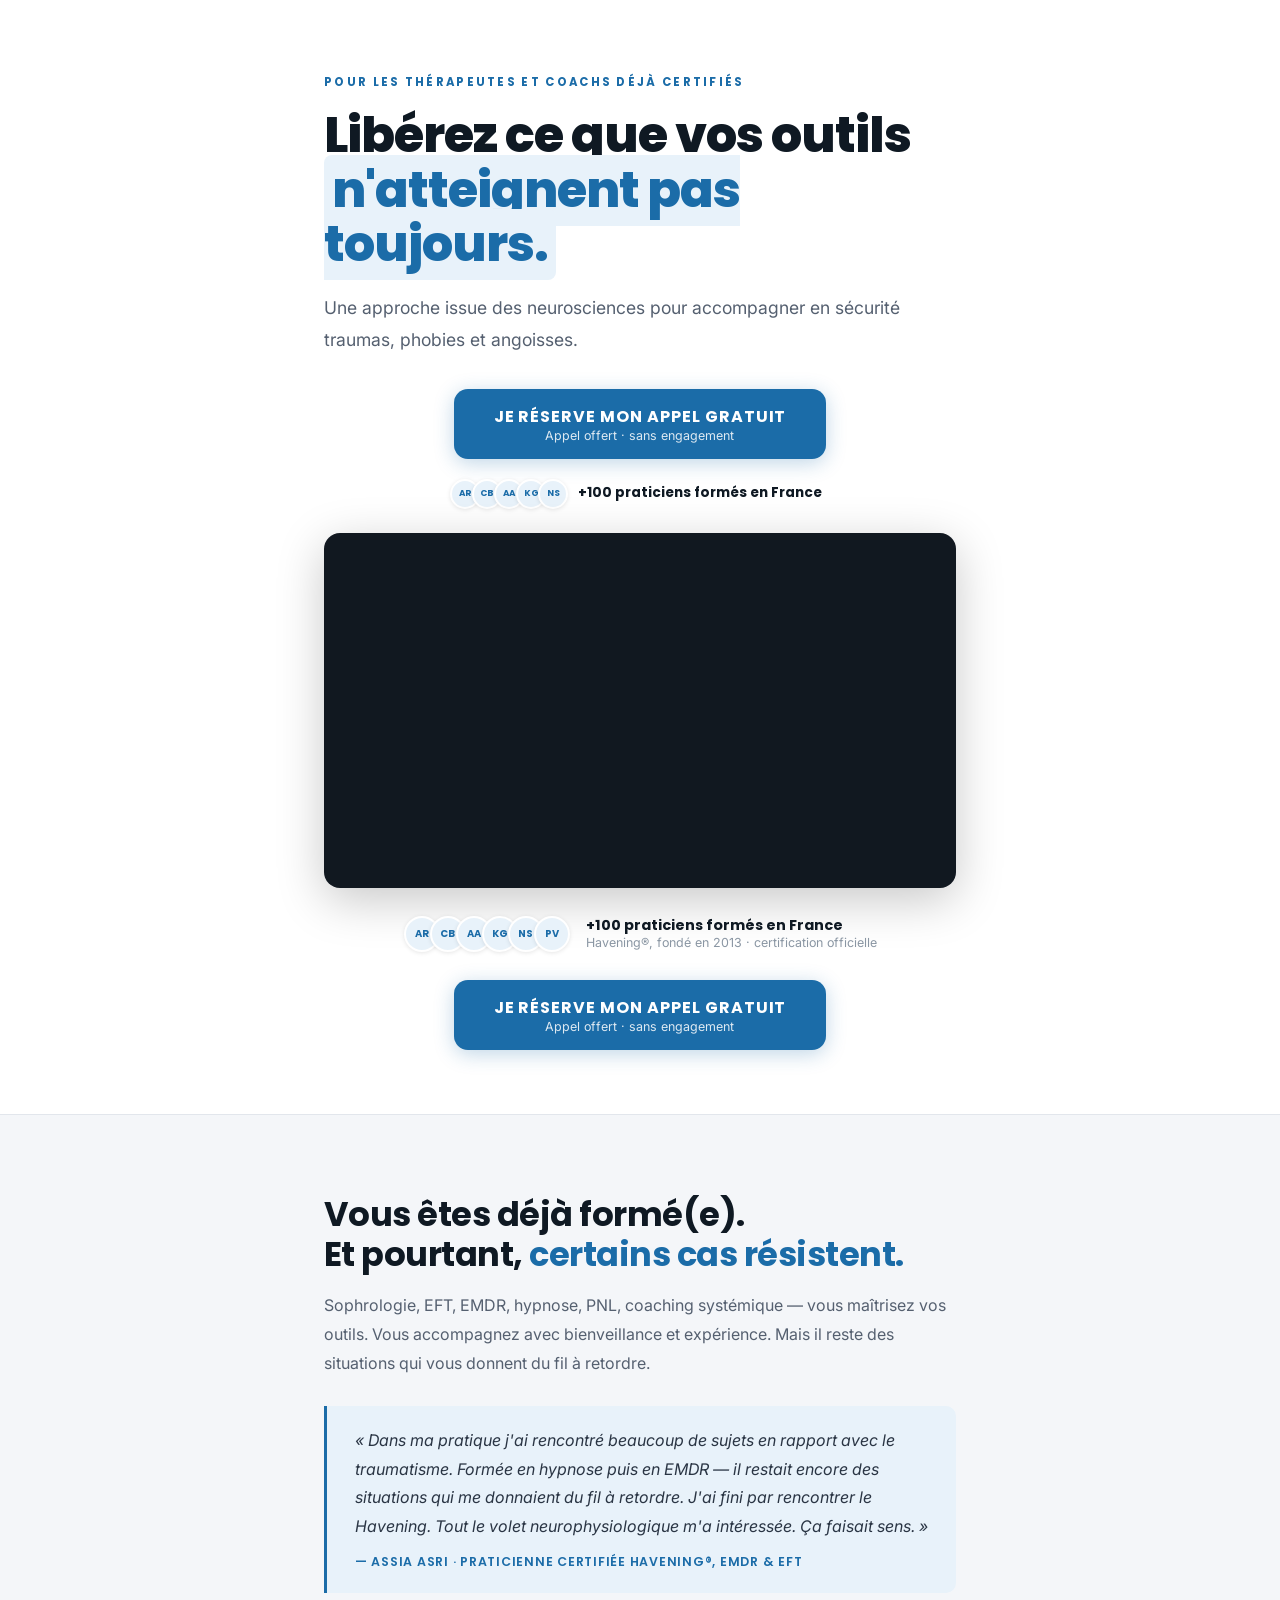
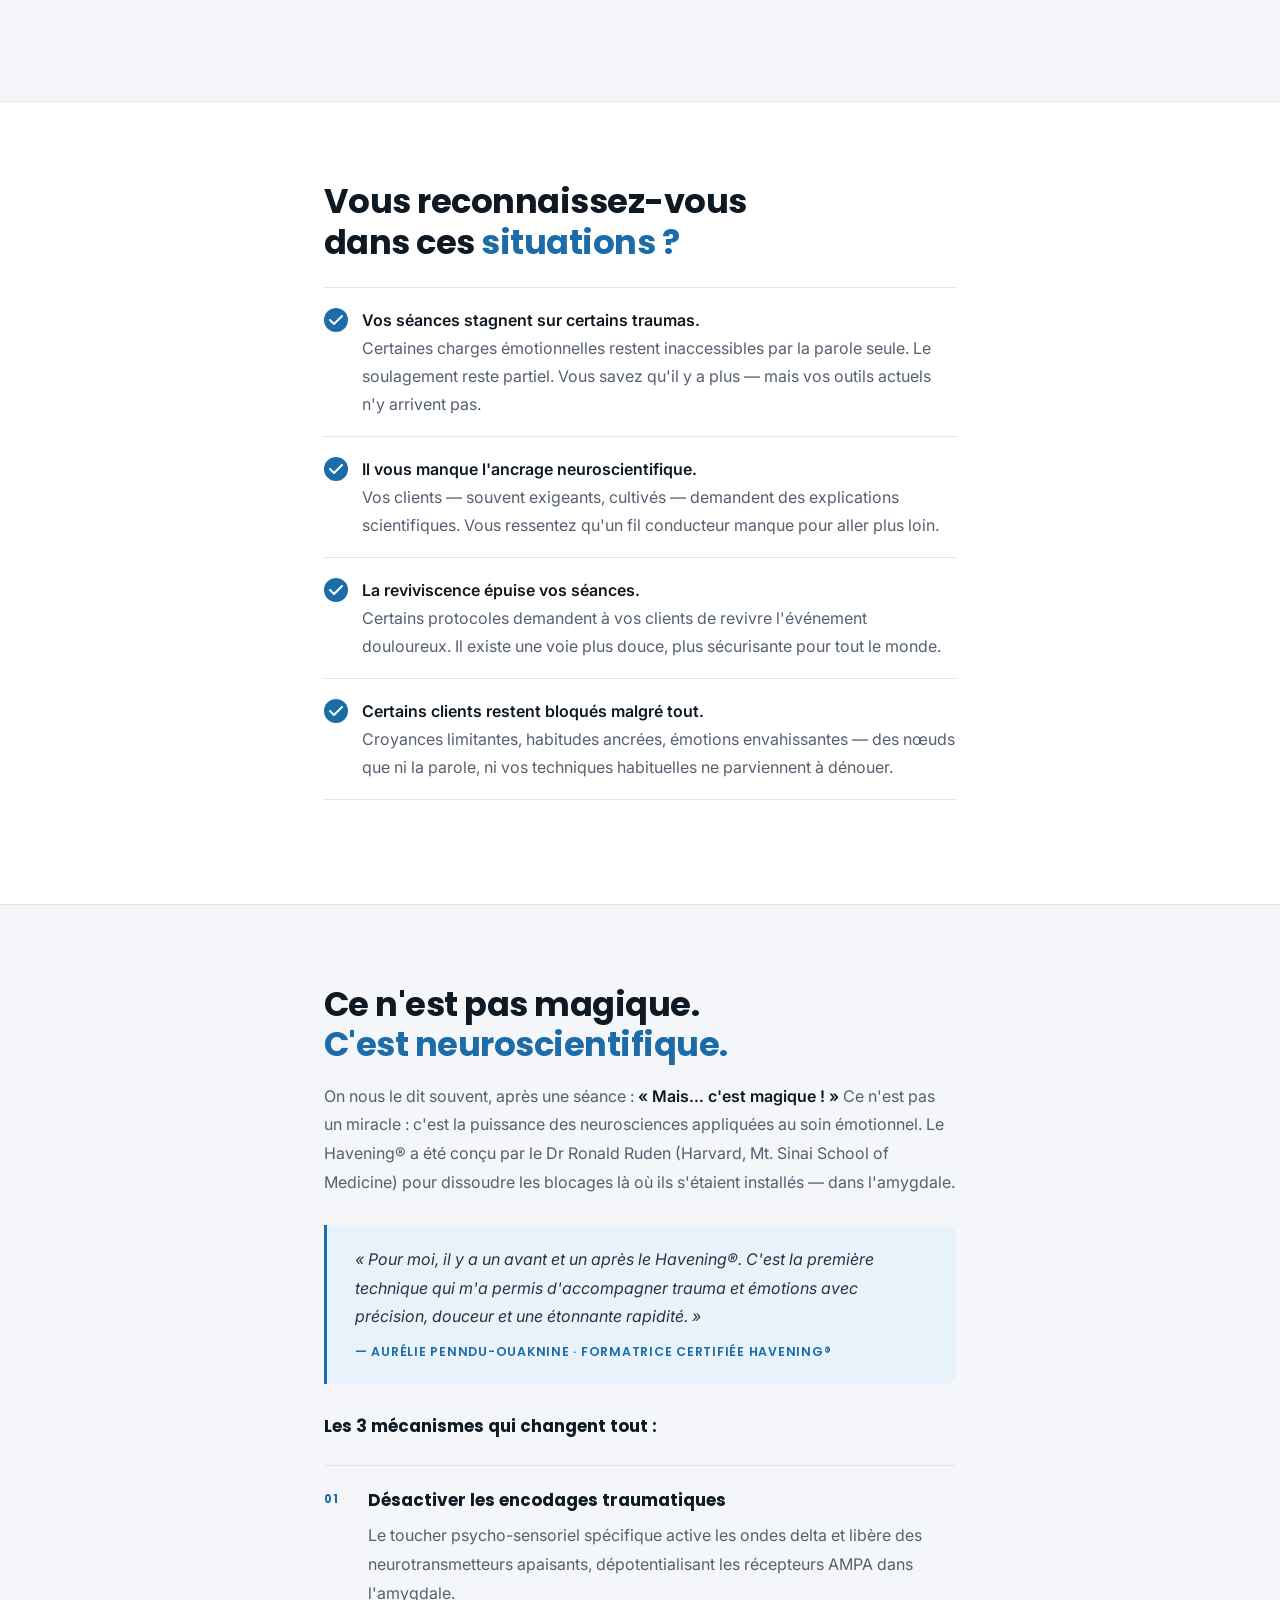
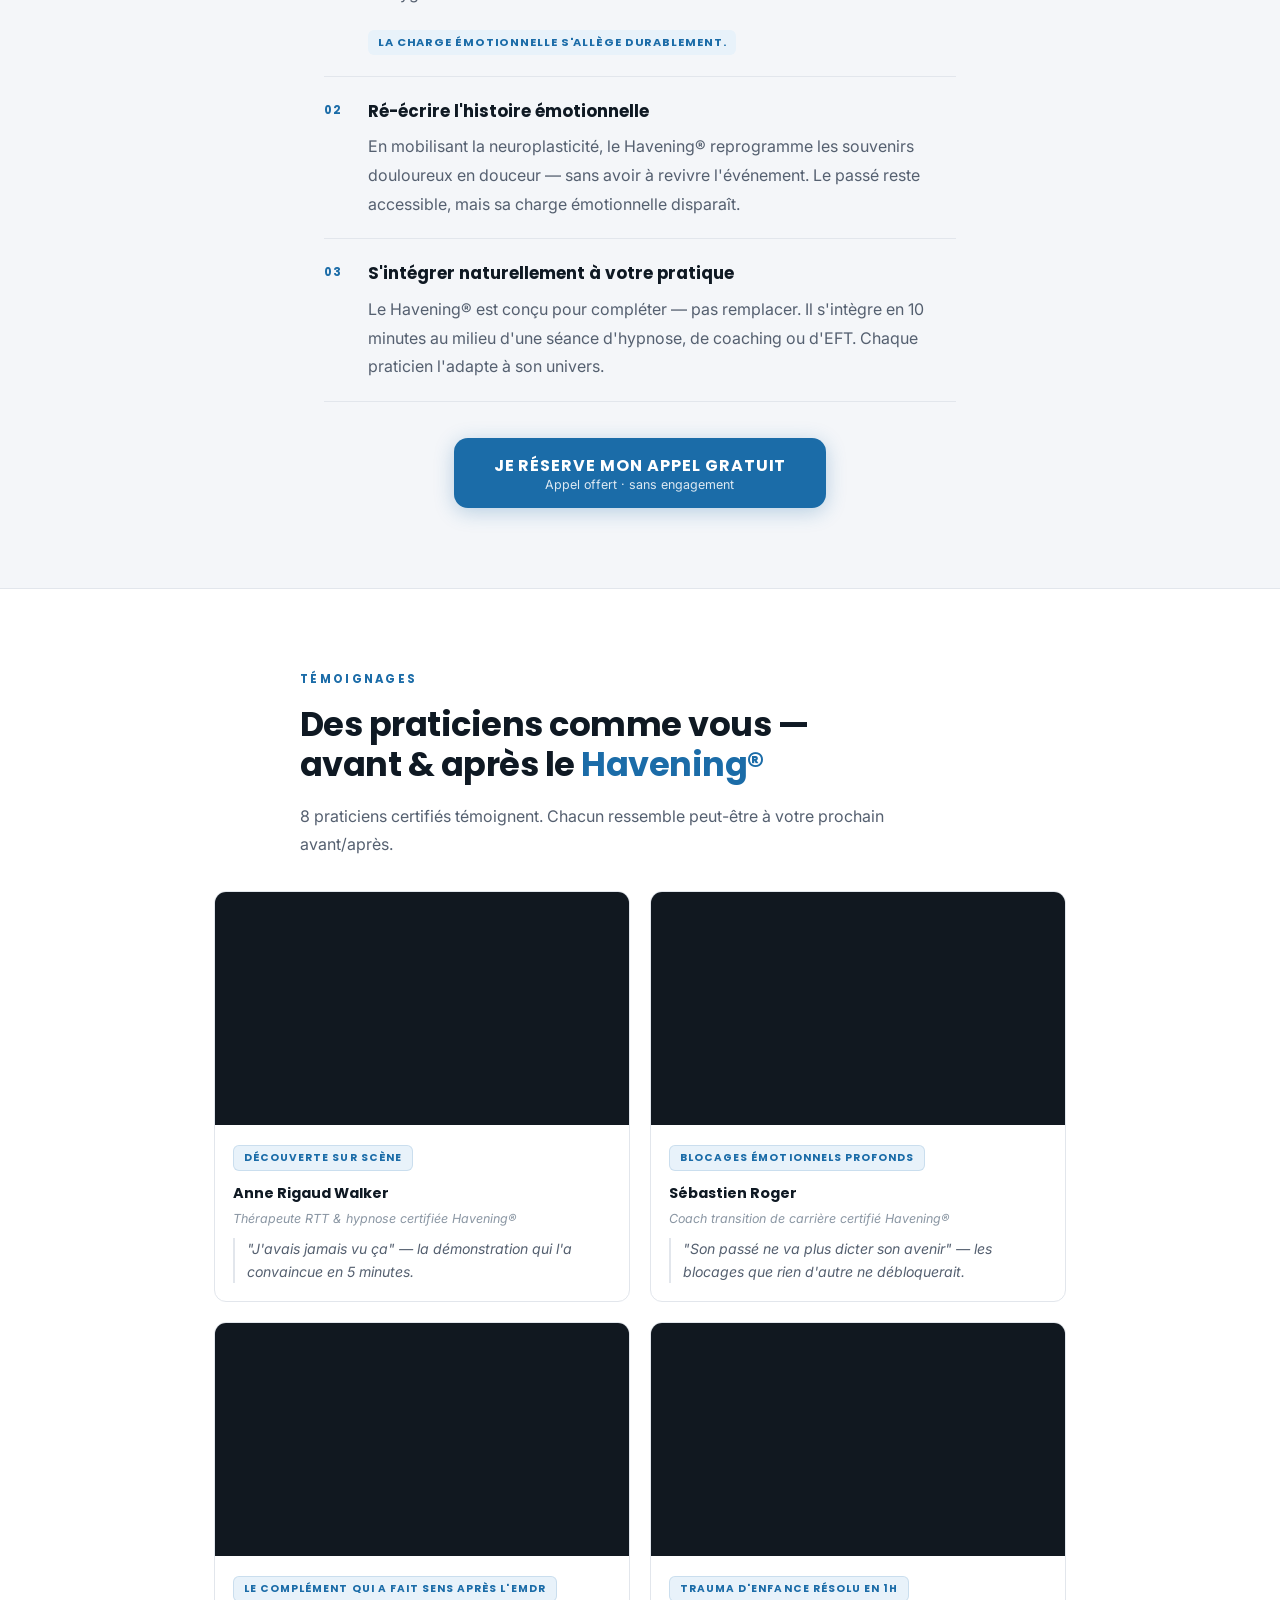
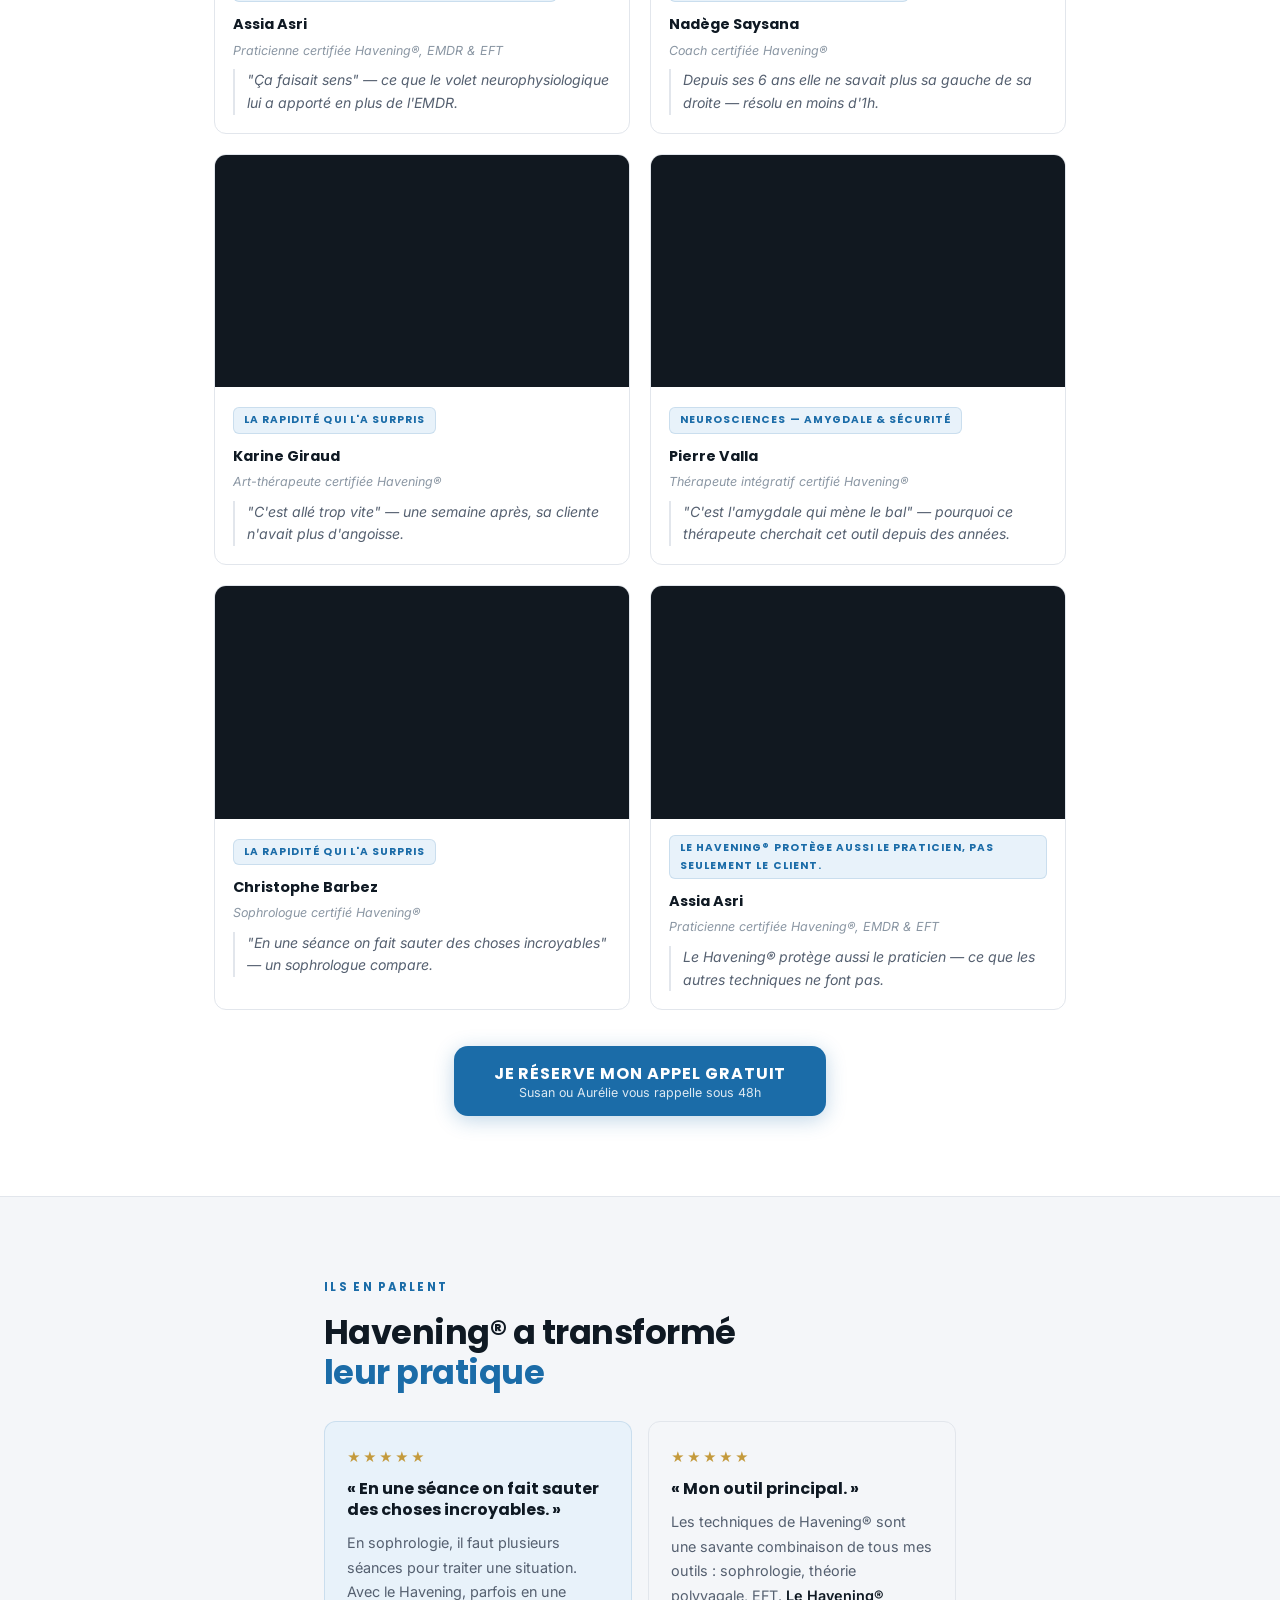
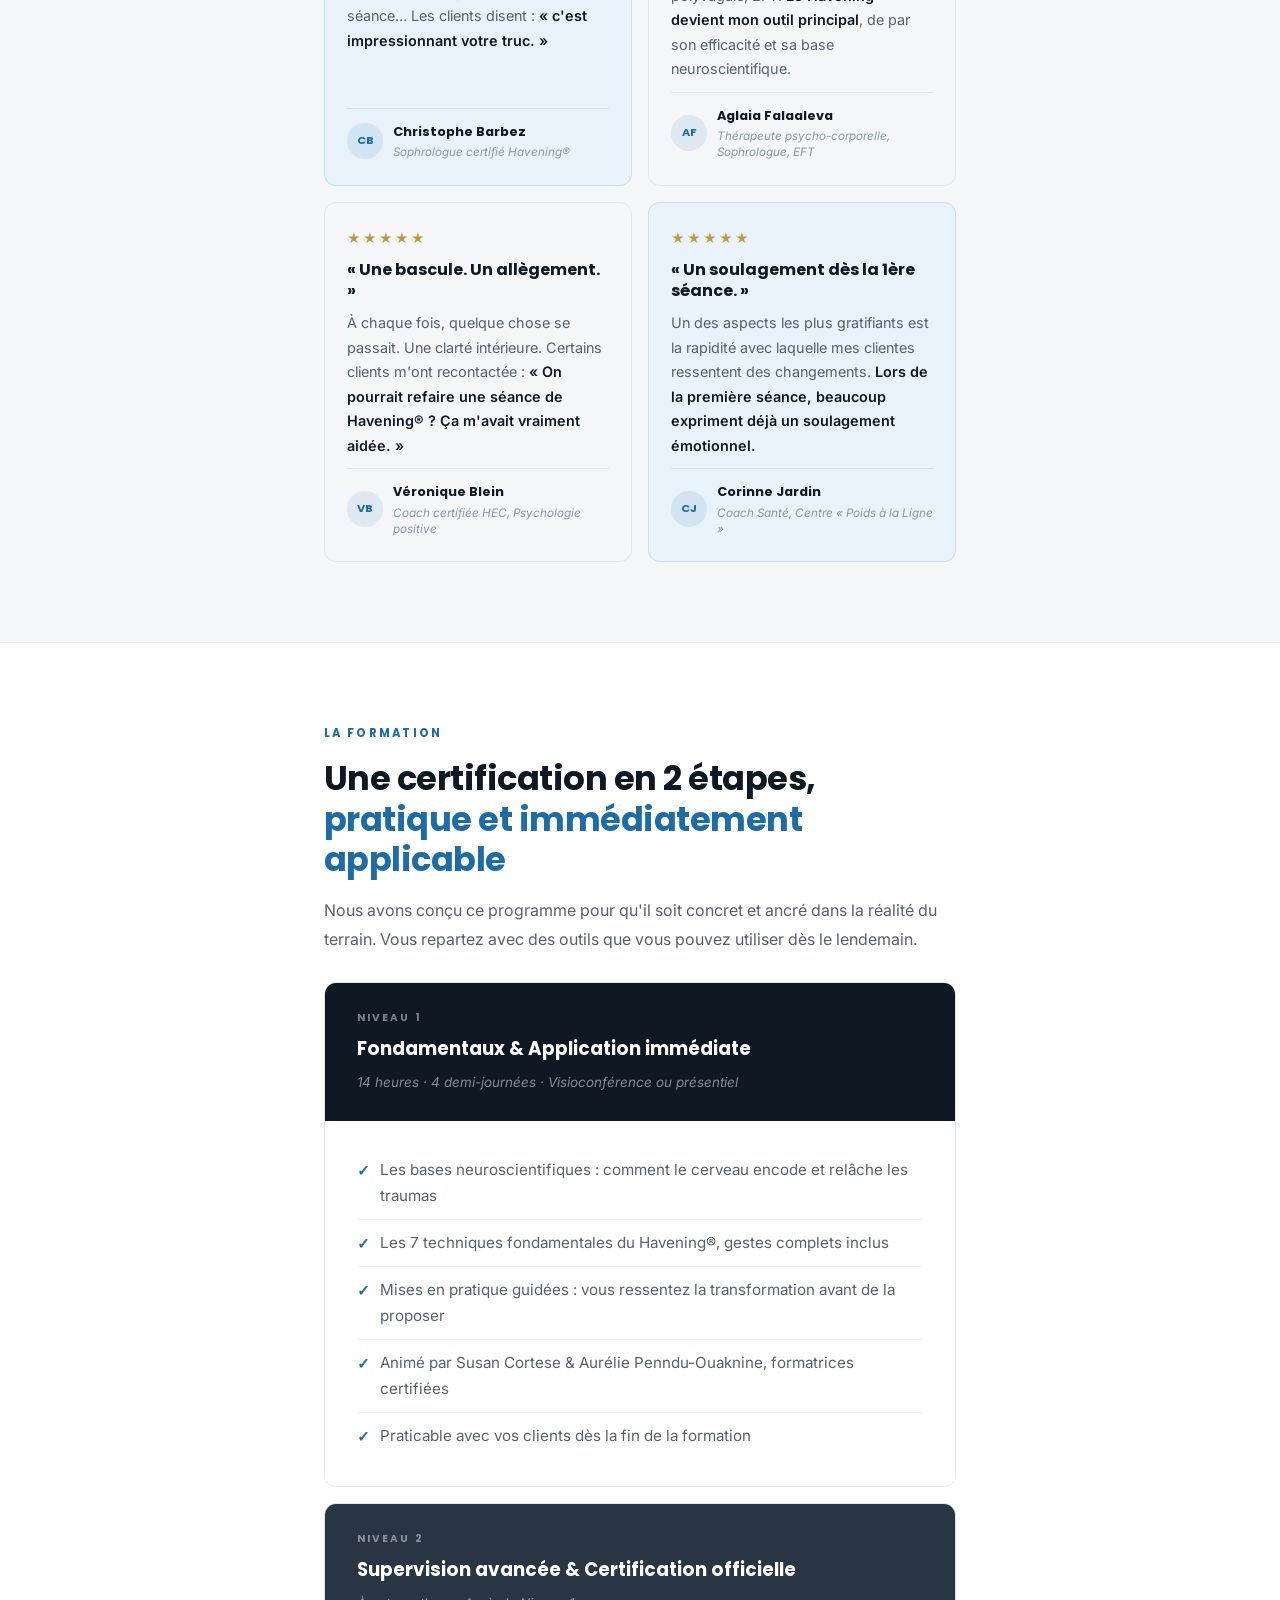
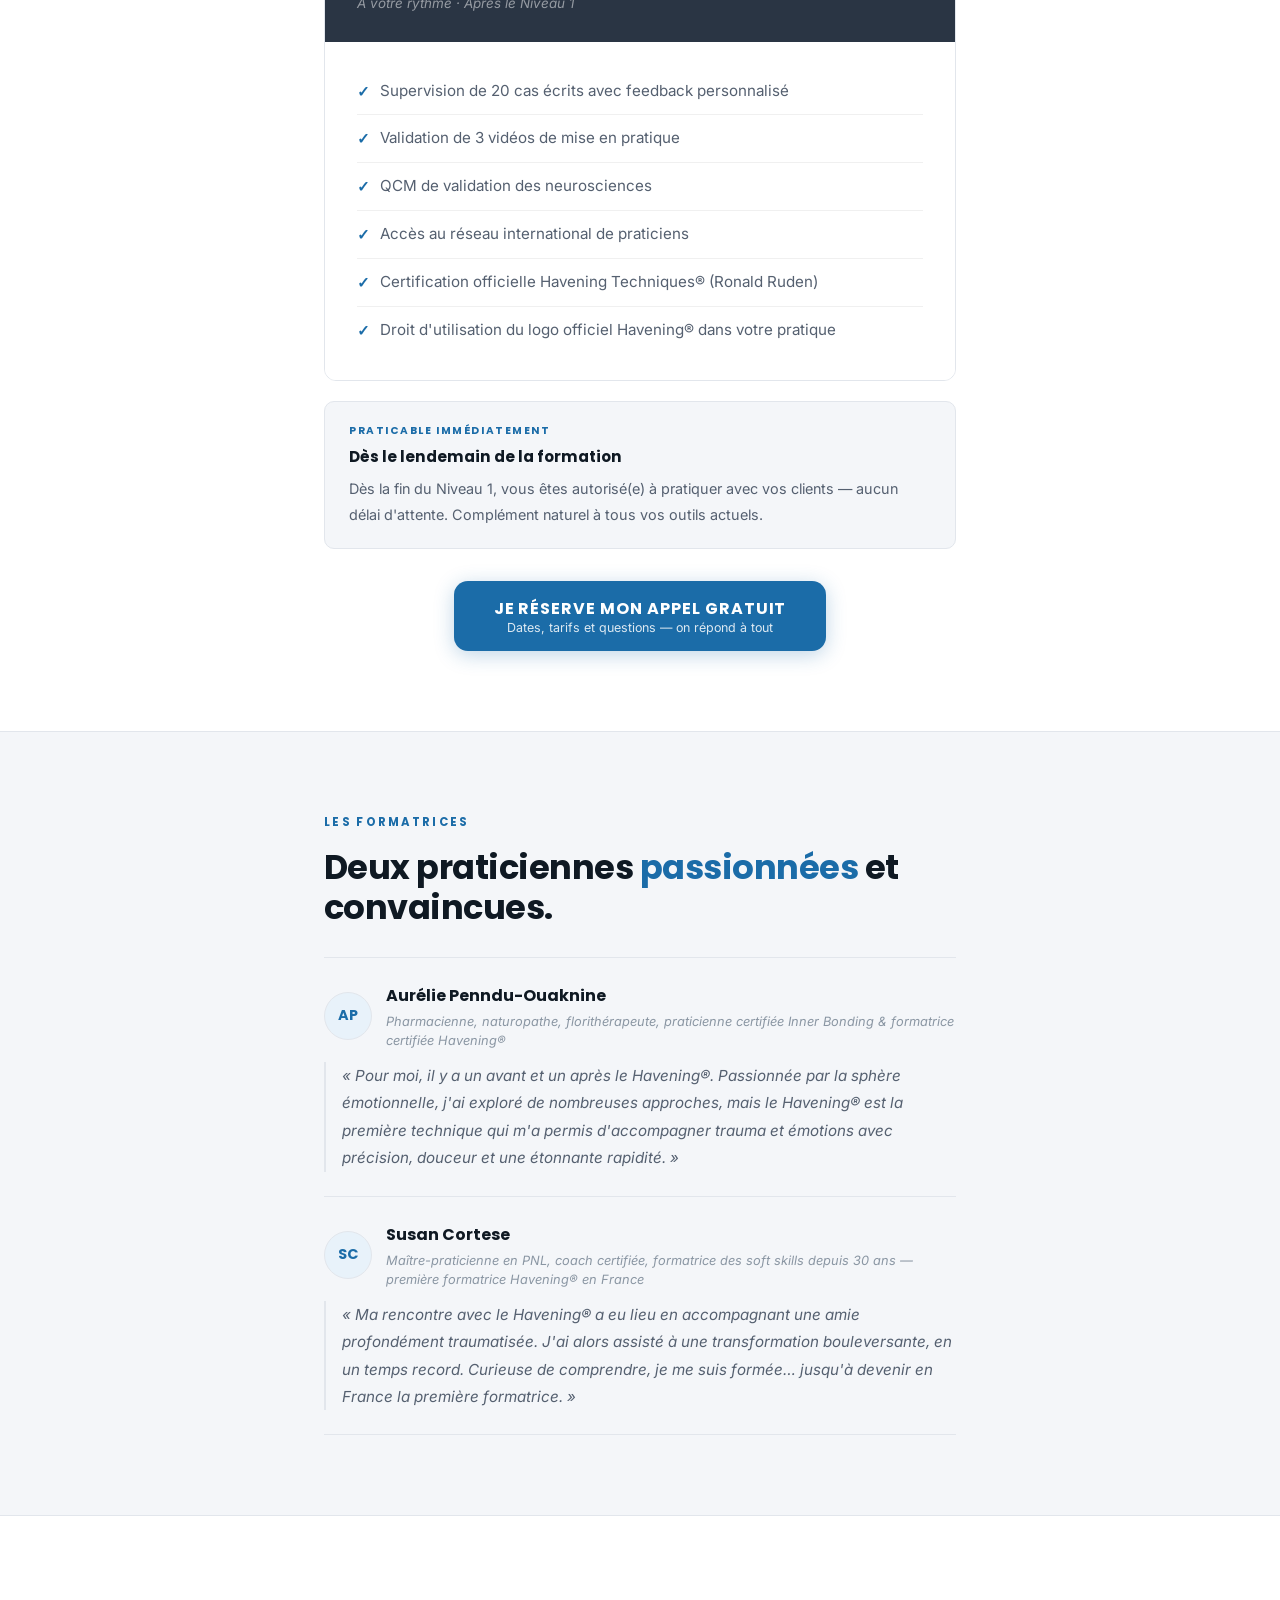
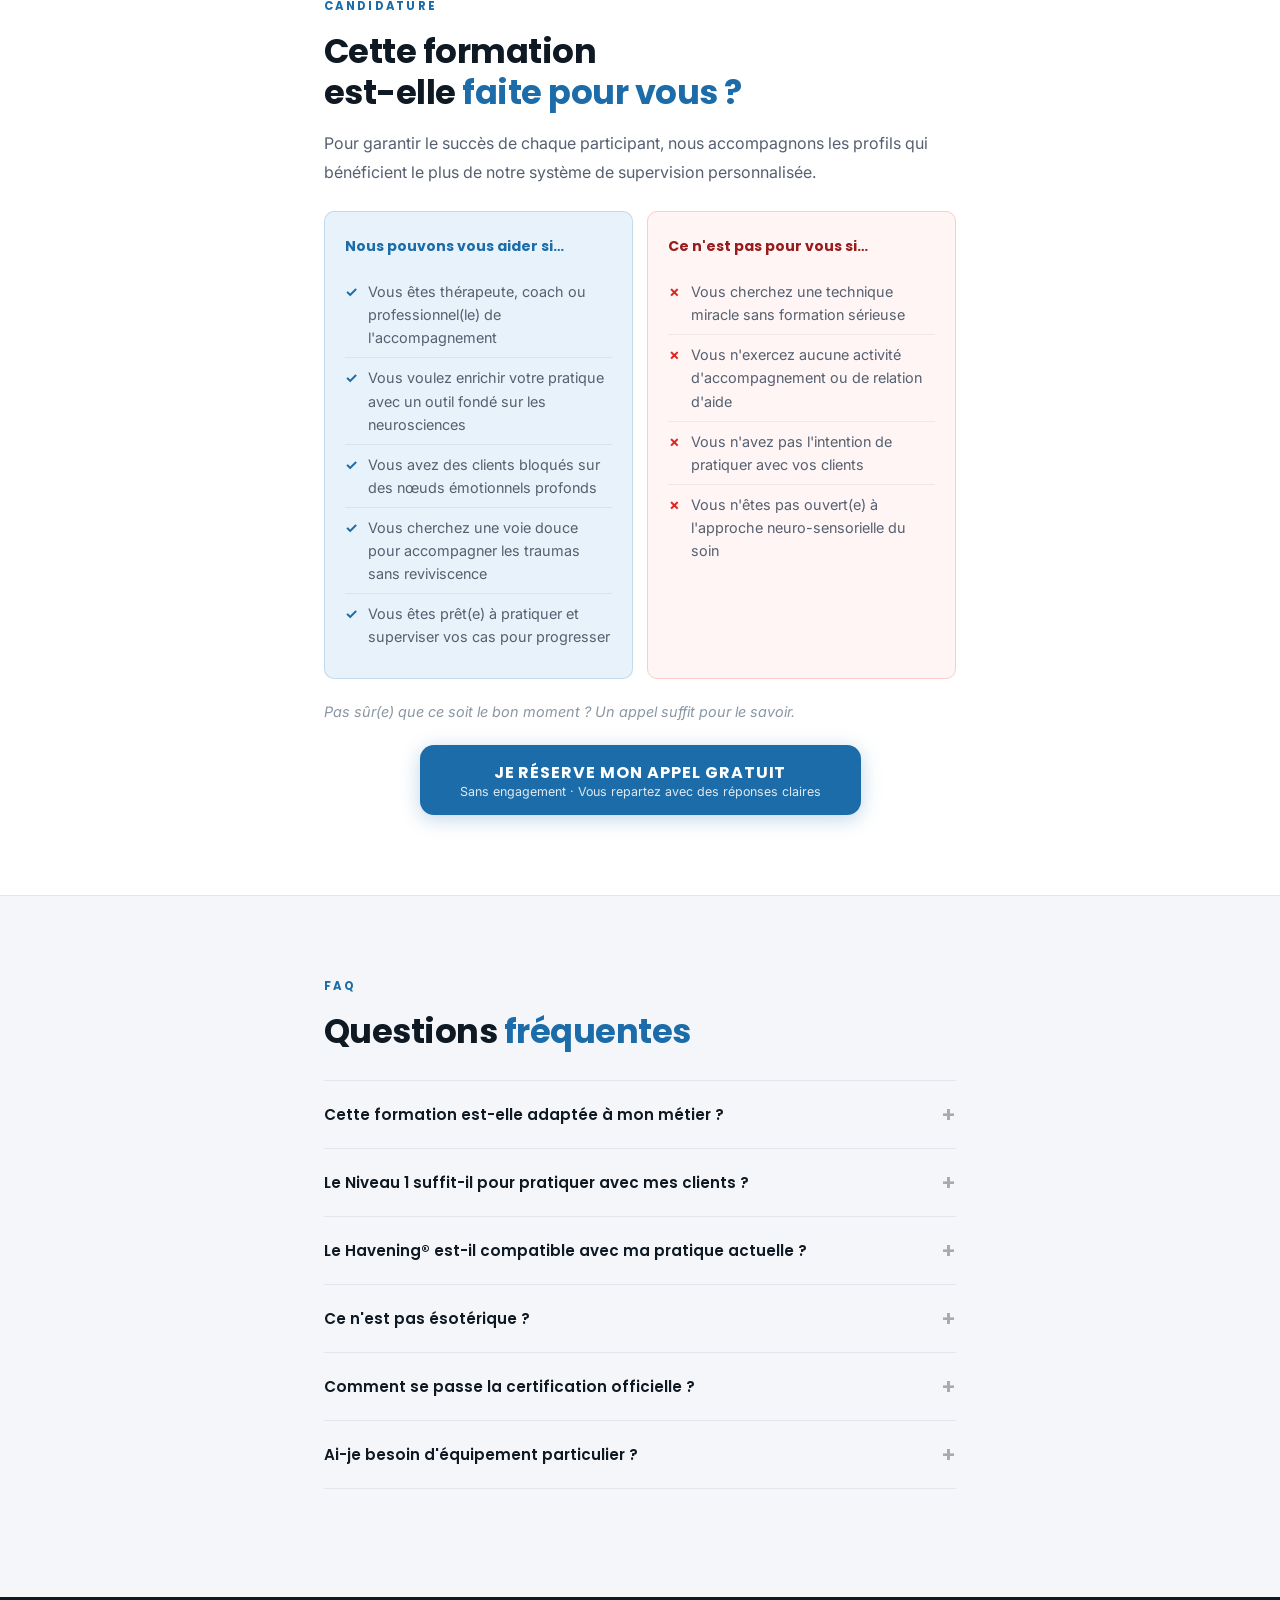
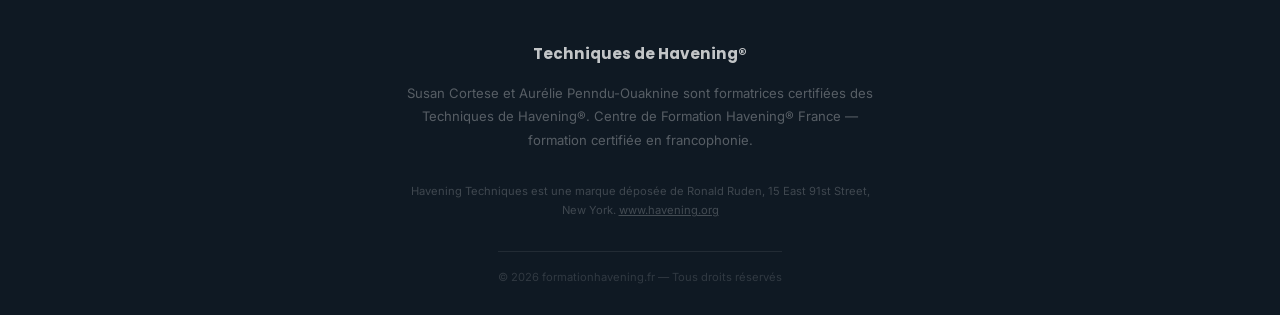
==== commit ff363849: "Add files via upload" ====
--- a/index.html
+++ b/index.html
@@ -6,554 +6,789 @@
 <title>Devenez Praticien(ne) Certifié(e) Havening® | Formation France</title>
 <link rel="preconnect" href="https://fonts.googleapis.com"/>
 <link rel="preconnect" href="https://fonts.gstatic.com" crossorigin/>
-<link href="https://fonts.googleapis.com/css2?family=Inter:wght@400;500;600;700;800&display=swap" rel="stylesheet"/>
+<link href="https://fonts.googleapis.com/css2?family=Poppins:wght@400;600;700;800&family=Inter:wght@400;500;600&display=swap" rel="stylesheet"/>
 <style>
+
+/* ============================================================
+   TOKENS
+============================================================ */
+:root {
+  --ink:        #0F1923;
+  --ink2:       #2A3544;
+  --mid:        #556070;
+  --soft:       #8A96A3;
+  --bg:         #FFFFFF;
+  --bg-alt:     #F4F6F9;
+  --border:     #E2E6EC;
+  --accent:     #1B6CA8;       /* bleu institutionnel sobre */
+  --accent-bg:  #E8F2FA;       /* fond accent H1 */
+  --cta:        #1B6CA8;       /* bouton principal */
+  --cta-hover:  #155A8E;
+  --gold:       #C49A3C;       /* étoiles, petits accents */
+  --poppins:    'Poppins', sans-serif;
+  --inter:      'Inter', sans-serif;
+}
+
+/* ============================================================
+   RESET
+============================================================ */
 *, *::before, *::after { margin:0; padding:0; box-sizing:border-box; }
 html { scroll-behavior:smooth; }
 body {
-  font-family: 'Inter', -apple-system, BlinkMacSystemFont, sans-serif;
-  background: #ffffff; color: #444;
-  font-size: 18px; line-height: 1.7; overflow-x: hidden;
-}
-.col      { max-width:700px; margin:0 auto; padding:0 24px; }
-.col-wide { max-width:920px; margin:0 auto; padding:0 24px; }
-.section    { padding:72px 0; }
-.section-sm { padding:48px 0; }
-.bg-gray    { background:#f7f7f7; }
-hr.divider  { border:none; border-top:1px solid #e5e5e5; margin:0; }
-
-/* ── Typographie ── */
+  font-family: var(--inter);
+  background: var(--bg);
+  color: var(--ink2);
+  font-size: 17px;
+  line-height: 1.75;
+  overflow-x: hidden;
+}
+
+/* ============================================================
+   LAYOUT
+============================================================ */
+.col     { max-width:680px; margin:0 auto; padding:0 24px; }
+.col-w   { max-width:900px; margin:0 auto; padding:0 24px; }
+.section { padding:80px 0; }
+.bg-alt  { background: var(--bg-alt); }
+hr.sep   { border:none; border-top:1px solid var(--border); margin:0; }
+
+/* ============================================================
+   TYPOGRAPHIE
+============================================================ */
 h1 {
-  font-size: clamp(2.2rem,5vw,3.2rem); font-weight:800;
-  line-height:1.1; color:#2C3E6B; margin-bottom:24px; letter-spacing:-0.02em;
-}
-h1 em { font-style:italic; font-weight:800; }
+  font-family: var(--poppins);
+  font-size: clamp(2.2rem, 5vw, 3.1rem);
+  font-weight: 800;
+  line-height: 1.1;
+  color: var(--ink);
+  letter-spacing: -0.02em;
+  margin-bottom: 20px;
+}
+/* Mise en valeur mot-clé H1 — fond clair + texte accent, coins arrondis */
+h1 .hl {
+  background: var(--accent-bg);
+  color: var(--accent);
+  border-radius: 8px;
+  padding: 0 8px 2px;
+  display: inline;
+}
+
 h2 {
-  font-size: clamp(1.7rem,3.5vw,2.2rem); font-weight:700;
-  line-height:1.2; color:#2C3E6B; margin-bottom:18px; letter-spacing:-0.015em;
-}
-h3 { font-size:1.05rem; font-weight:700; color:#2C3E6B; line-height:1.35; margin-bottom:6px; }
-p  { font-size:1rem; color:#444; line-height:1.8; margin-bottom:16px; }
+  font-family: var(--poppins);
+  font-size: clamp(1.6rem, 3.5vw, 2.1rem);
+  font-weight: 700;
+  line-height: 1.2;
+  color: var(--ink);
+  letter-spacing: -0.015em;
+  margin-bottom: 16px;
+}
+/* Mise en valeur mot-clé H2 — couleur seule, pas de fond */
+h2 .hl { color: var(--accent); }
+
+h3 {
+  font-family: var(--poppins);
+  font-size: 1.05rem;
+  font-weight: 700;
+  color: var(--ink);
+  margin-bottom: 6px;
+}
+
+p { font-size:1rem; color:var(--mid); line-height:1.8; margin-bottom:16px; }
 p:last-child { margin-bottom:0; }
-p strong, li strong { font-weight:700; color:#2C3E6B; }
-.lead { font-size:1.15rem; color:#444; line-height:1.85; }
-.lead strong { color:#2C3E6B; font-weight:700; }
-
-/* ── Bouton CTA or ── */
+p strong, li strong { font-weight:600; color:var(--ink); }
+
+.lead {
+  font-size: 1.1rem;
+  color: var(--mid);
+  line-height: 1.85;
+  margin-bottom: 0;
+}
+
+/* ============================================================
+   EYEBROW
+============================================================ */
+.eyebrow {
+  display: block;
+  font-family: var(--poppins);
+  font-size: 0.72rem;
+  font-weight: 700;
+  letter-spacing: 0.2em;
+  text-transform: uppercase;
+  color: var(--accent);
+  margin-bottom: 16px;
+}
+
+/* ============================================================
+   BOUTON CTA — bloc plein, 2 lignes
+============================================================ */
 .btn-cta {
-  display:inline-block; background:#D4AF37; color:#2C3E6B;
-  font-family:inherit; font-size:0.95rem; font-weight:700;
-  letter-spacing:0.04em; text-decoration:none; text-transform:uppercase;
-  padding:16px 32px; border-radius:6px; border:none; cursor:pointer;
-  transition:background 0.2s, box-shadow 0.2s, transform 0.15s; line-height:1;
-}
-.btn-cta:hover { background:#C4A030; box-shadow:0 6px 20px rgba(212,175,55,0.35); transform:translateY(-1px); }
-.btn-cta-full { display:block; width:100%; text-align:center; }
-
-.cta-block { text-align:center; padding:40px 0 16px; }
-.cta-note  { display:block; font-size:0.84rem; color:#888; font-style:italic; margin-top:14px; line-height:1.65; }
-.cta-note strong { color:#555; }
-
-/* ── Stars ── */
-.stars { color:#f59e0b; font-size:1rem; letter-spacing:3px; }
-
-/* ── Témoignage héro ── */
+  display: inline-flex;
+  flex-direction: column;
+  align-items: center;
+  justify-content: center;
+  background: var(--cta);
+  color: #fff;
+  text-decoration: none;
+  border-radius: 14px;
+  padding: 18px 40px 16px;
+  border: none;
+  cursor: pointer;
+  box-shadow: 0 4px 20px rgba(27,108,168,0.28);
+  transition: background 0.2s, transform 0.15s, box-shadow 0.2s;
+  min-width: 320px;
+}
+.btn-cta:hover {
+  background: var(--cta-hover);
+  transform: translateY(-2px);
+  box-shadow: 0 8px 28px rgba(27,108,168,0.35);
+}
+.btn-cta .btn-main {
+  font-family: var(--poppins);
+  font-size: 1rem;
+  font-weight: 700;
+  letter-spacing: 0.06em;
+  text-transform: uppercase;
+  color: #fff;
+  line-height: 1.2;
+}
+.btn-cta .btn-sub {
+  font-family: var(--inter);
+  font-size: 0.78rem;
+  font-weight: 400;
+  color: rgba(255,255,255,0.85);
+  margin-top: 4px;
+  line-height: 1;
+}
+.cta-wrap { text-align:center; }
+
+/* ============================================================
+   BANDE DE PREUVE — avatars + stats
+============================================================ */
+.proof-band {
+  display: flex;
+  align-items: center;
+  gap: 16px;
+  margin-top: 28px;
+}
+.proof-avatars {
+  display: flex;
+  align-items: center;
+}
+.proof-av {
+  width: 36px; height: 36px;
+  border-radius: 50%;
+  border: 2px solid #fff;
+  background: var(--accent-bg);
+  display: flex; align-items: center; justify-content: center;
+  font-family: var(--poppins);
+  font-size: 0.62rem;
+  font-weight: 700;
+  color: var(--accent);
+  flex-shrink: 0;
+  margin-left: -10px;
+  box-shadow: 0 1px 4px rgba(0,0,0,0.1);
+}
+.proof-avatars .proof-av:first-child { margin-left: 0; }
+.proof-text { display: flex; flex-direction: column; gap: 1px; }
+.proof-main {
+  font-family: var(--poppins);
+  font-size: 0.9rem;
+  font-weight: 700;
+  color: var(--ink);
+  line-height: 1.2;
+}
+.proof-sub {
+  font-family: var(--inter);
+  font-size: 0.78rem;
+  color: var(--soft);
+  line-height: 1.3;
+}
+
+/* Bande courte (avant VSL) */
+.proof-short {
+  display: flex;
+  align-items: center;
+  gap: 10px;
+  margin: 20px auto 24px;
+  justify-content: center;
+}
+.proof-short .proof-avatars .proof-av { width:30px; height:30px; font-size:0.55rem; margin-left:-8px; }
+.proof-short .proof-main { font-size:0.85rem; }
+
+/* ============================================================
+   VSL — cadre sombre, ratio 16:9
+============================================================ */
+.vsl-wrap {
+  background: #111820;
+  border-radius: 16px;
+  overflow: hidden;
+  box-shadow: 0 12px 48px rgba(0,0,0,0.22);
+  position: relative;
+  width: 100%;
+  padding-top: 56.25%;
+  margin: 0 auto;
+}
+.vsl-wrap iframe {
+  position: absolute;
+  inset: 0; width: 100%; height: 100%;
+  border: none; display: block;
+}
+
+/* ============================================================
+   TÉMOIGNAGE HÉRO
+============================================================ */
 .hero-testi {
-  margin-top:40px; display:flex; gap:16px; align-items:flex-start;
-  padding:22px 26px; background:#fafafa; border:1px solid #e8e8e8; border-radius:10px;
+  display: flex; gap: 14px; align-items: flex-start;
+  padding: 20px 24px;
+  background: var(--bg-alt);
+  border: 1px solid var(--border);
+  border-radius: 12px;
+  margin-top: 32px;
 }
 .hero-av {
-  width:52px; height:52px; border-radius:50%; background:#e0e0e0; flex-shrink:0;
-  display:flex; align-items:center; justify-content:center; font-weight:700; font-size:0.95rem; color:#888;
-}
-.testi-quote { font-size:0.97rem; color:#333; line-height:1.65; margin-bottom:8px !important; }
-.testi-name  { font-size:0.82rem; font-weight:600; color:#888; text-transform:uppercase; letter-spacing:0.05em; margin-bottom:2px !important; }
-.testi-job   { font-size:0.82rem; color:#aaa; margin-bottom:0 !important; }
-
-/* ── Blockquote ── */
-.persona-quote {
-  border-left:4px solid #4A9ED6; border-radius:0 8px 8px 0;
-  background:#f0f8fd; padding:24px 32px; margin:32px 0;
-  font-style:italic; font-size:1.08rem; color:#333; line-height:1.8;
-}
-.persona-quote cite {
-  display:block; margin-top:12px; font-style:normal;
-  font-size:0.8rem; font-weight:600; color:#4A9ED6; letter-spacing:0.05em; text-transform:uppercase;
-}
-
-/* ── SVG checkmark ── */
-.chk { width:26px; height:26px; flex-shrink:0; margin-top:1px; }
-
-/* ── Listes pain points ── */
-.content-list { list-style:none; margin:24px 0; display:flex; flex-direction:column; }
-.content-list li {
-  display:flex; gap:14px; align-items:flex-start;
-  padding:20px 0; border-bottom:1px solid #efefef; font-size:1rem; color:#444; line-height:1.75;
-}
-.content-list li:first-child { border-top:1px solid #efefef; }
-
-/* ── Méthode ── */
-.method-cards { display:flex; flex-direction:column; margin:28px 0; }
-.method-card {
-  display:flex; gap:14px; align-items:flex-start;
-  padding:20px 0; border-bottom:1px solid #efefef;
-}
-.method-card:first-child { border-top:1px solid #efefef; }
-
-/* ── Grille capsules vidéo ── */
-.vcaps-section { background:#f7f7f7; padding:72px 0; }
-.vcaps-grid { display:grid; grid-template-columns:1fr 1fr; gap:20px; margin-top:32px; }
+  width: 48px; height: 48px; border-radius: 50%;
+  background: var(--accent-bg);
+  display: flex; align-items: center; justify-content: center;
+  font-family: var(--poppins); font-size: 0.85rem; font-weight: 700;
+  color: var(--accent); flex-shrink: 0; border: 1px solid var(--border);
+}
+.stars { color: var(--gold); font-size: 0.85rem; letter-spacing: 2px; margin-bottom: 8px; }
+.testi-q { font-size: 0.95rem; color: var(--ink2); line-height: 1.65; margin-bottom: 8px; font-style: italic; }
+.testi-n { font-family: var(--poppins); font-size: 0.78rem; font-weight: 700; color: var(--ink); text-transform: uppercase; letter-spacing: 0.06em; }
+.testi-r { font-size: 0.78rem; color: var(--soft); }
+
+/* ============================================================
+   LISTES PAIN POINTS
+============================================================ */
+.check-list { list-style: none; margin: 24px 0; }
+.check-list li {
+  display: flex; gap: 14px; align-items: flex-start;
+  padding: 18px 0; border-bottom: 1px solid var(--border);
+  font-size: 1rem; color: var(--mid); line-height: 1.75;
+}
+.check-list li:first-child { border-top: 1px solid var(--border); }
+.chk { width: 24px; height: 24px; flex-shrink: 0; margin-top: 2px; }
+
+/* ============================================================
+   BLOCKQUOTE
+============================================================ */
+.bq {
+  border-left: 3px solid var(--accent);
+  background: var(--accent-bg);
+  border-radius: 0 10px 10px 0;
+  padding: 20px 28px;
+  margin: 28px 0;
+  font-style: italic;
+  font-size: 1rem;
+  color: var(--ink2);
+  line-height: 1.8;
+}
+.bq cite {
+  display: block; margin-top: 10px; font-style: normal;
+  font-size: 0.78rem; font-weight: 600;
+  font-family: var(--poppins); color: var(--accent);
+  letter-spacing: 0.06em; text-transform: uppercase;
+}
+
+/* ============================================================
+   MÉCANISMES
+============================================================ */
+.mecas { margin: 24px 0; }
+.meca {
+  display: flex; gap: 16px; align-items: flex-start;
+  padding: 20px 0; border-bottom: 1px solid var(--border);
+}
+.meca:first-child { border-top: 1px solid var(--border); }
+.meca-num {
+  font-family: var(--poppins);
+  font-size: 0.72rem; font-weight: 700;
+  color: var(--accent); letter-spacing: 0.1em;
+  flex-shrink: 0; margin-top: 3px; width: 28px;
+}
+/* Label accent sous chaque mécanisme */
+.meca-tag {
+  display: inline-block;
+  background: var(--accent-bg);
+  color: var(--accent);
+  font-family: var(--poppins);
+  font-size: 0.7rem; font-weight: 700;
+  letter-spacing: 0.08em; text-transform: uppercase;
+  padding: 3px 10px; border-radius: 6px;
+  margin-top: 6px;
+}
+
+/* ============================================================
+   GRILLE VIDÉOS TÉMOIGNAGES 2 COLONNES
+============================================================ */
+.vcaps-grid {
+  display: grid; grid-template-columns: 1fr 1fr;
+  gap: 20px; margin-top: 32px;
+}
 .vcap-card {
-  background:#fff; border:1px solid #e5e5e5; border-radius:10px; overflow:hidden;
-  transition:border-color 0.2s, transform 0.2s, box-shadow 0.2s;
-}
-.vcap-card:hover { border-color:#4A9ED6; transform:translateY(-3px); box-shadow:0 10px 28px rgba(0,0,0,0.09); }
-
-/* Thumbnail 16:9 iframe directe YouTube, joue dans la page */
-.vcap-thumb {
-  position:relative; width:100%; padding-top:56.25%; background:#0d0d0d; overflow:hidden;
-}
-.vcap-thumb iframe {
-  position:absolute; inset:0; width:100%; height:100%; border:none; display:block;
-}
-
-.vcap-info { padding:16px 18px 18px; }
-.vcap-theme-tag {
-  display:inline-block; background:#f0f8fd; color:#2C3E6B;
-  font-size:0.65rem; font-weight:700; letter-spacing:0.12em; text-transform:uppercase;
-  padding:3px 10px; border-radius:50px; margin-bottom:10px; border:1px solid #c5e3f5;
-}
-.vcap-name    { font-size:0.95rem; font-weight:700; color:#2C3E6B; margin-bottom:3px; }
-.vcap-role    { font-size:0.8rem; color:#888; font-style:italic; margin-bottom:10px; }
-.vcap-excerpt { font-size:0.9rem; font-style:italic; color:#555; line-height:1.6; border-left:2px solid #e5e5e5; padding-left:12px; }
-
-/* ── Témoignages écrits grille 2 colonnes ── */
-.tc-grid {
-  display: grid;
-  grid-template-columns: 1fr 1fr;
-  gap: 16px;
-  margin-top: 32px;
-}
-.tc-card {
-  border-radius: 12px;
-  padding: 26px 24px;
-  display: flex;
-  flex-direction: column;
-  gap: 12px;
-}
-.tc-blue { background: #EEF5FB; border: 1px solid #c5e3f5; }
-.tc-gold { background: #FDF8ED; border: 1px solid #e8d48a; }
-.tc-card .tc-stars { color: #f59e0b; font-size: 0.85rem; letter-spacing: 2px; }
-.tc-result {
-  font-size: 1.05rem; font-weight: 700; color: #2C3E6B;
-  line-height: 1.3; margin: 0;
-}
-.tc-body {
-  font-size: 0.92rem; color: #555; line-height: 1.7; margin: 0; flex: 1;
-}
-.tc-footer {
-  display: flex; align-items: center; gap: 12px;
-  padding-top: 14px; border-top: 1px solid rgba(0,0,0,0.08); margin-top: auto;
-}
-.tc-av {
-  width: 38px; height: 38px; border-radius: 50%;
-  background: rgba(44,62,107,0.12); flex-shrink: 0;
-  display: flex; align-items: center; justify-content: center;
-  font-size: 0.75rem; font-weight: 700; color: #2C3E6B;
-}
-.tc-card .tc-name { font-size: 0.82rem; font-weight: 700; color: #2C3E6B; margin-bottom: 1px; }
-.tc-card .tc-role { font-size: 0.75rem; color: #888; font-style: italic; line-height: 1.4; }
-@media (max-width: 640px) { .tc-grid { grid-template-columns: 1fr; } }
-
-/* ── Témoignages écrits ── */
-.testi-stack { display:flex; flex-direction:column; margin-top:28px; }
-.tc { padding:28px 0; border-bottom:1px solid #efefef; }
-.tc:first-child { border-top:1px solid #efefef; }
-.tc-stars { color:#f59e0b; font-size:0.9rem; letter-spacing:2px; margin-bottom:14px; }
-.tc-quote { font-style:italic; font-size:1rem; color:#333; line-height:1.8; margin-bottom:16px; }
-.tc-hr    { border:none; border-top:1px solid #efefef; margin-bottom:12px; }
-.tc-name  { font-size:0.88rem; font-weight:700; color:#2C3E6B; margin-bottom:3px; }
-.tc-role  { font-size:0.84rem; color:#888; font-style:italic; }
-
-
-/* ── Programme ── */
-.prog-cards { display:flex; flex-direction:column; gap:20px; margin-top:28px; }
-.prog-card  { border-radius:10px; overflow:hidden; border:1px solid #e5e5e5; }
-.prog-head  { padding:28px 32px; background:#2C3E6B; color:white; }
-.prog-head.alt { background:#1e2d52; }
-.prog-level { font-size:0.7rem; font-weight:700; letter-spacing:0.2em; text-transform:uppercase; opacity:0.55; margin-bottom:8px; }
-.prog-head h3 { font-size:1.2rem; font-weight:700; line-height:1.25; margin-bottom:8px; color:white; }
-.prog-dur   { font-size:0.88rem; opacity:0.55; font-style:italic; }
-.prog-body  { background:white; padding:28px 32px; }
-.prog-feats { list-style:none; display:flex; flex-direction:column; margin-bottom:0; }
-.prog-feats li {
-  display:flex; gap:12px; align-items:flex-start;
-  font-size:0.97rem; color:#444; line-height:1.7; padding:11px 0; border-bottom:1px solid #f0f0f0;
-}
-.prog-feats li:last-child { border-bottom:none; }
-.prog-feats li::before { content:'✓'; color:#4A9ED6; font-weight:700; flex-shrink:0; margin-top:1px; }
-
-/* ── CTA programme ── */
-.prog-cta-block {
-  text-align:center; margin-top:28px; padding:32px 28px;
-  background:#fdf8e7; border:1px solid #e8d48a; border-radius:10px;
-}
-.prog-cta-pre  { font-size:1rem; color:#555; font-style:italic; margin-bottom:20px; }
-.prog-cta-note { margin-top:12px; font-size:0.84rem; color:#888; font-style:italic; }
-
-/* ── Garantie ── */
+  background: var(--bg);
+  border: 1px solid var(--border);
+  border-radius: 12px; overflow: hidden;
+  transition: border-color 0.2s, transform 0.2s, box-shadow 0.2s;
+}
+.vcap-card:hover { border-color: var(--accent); transform: translateY(-3px); box-shadow: 0 10px 28px rgba(0,0,0,0.08); }
+.vcap-thumb { position: relative; width: 100%; padding-top: 56.25%; background: #111820; overflow: hidden; }
+.vcap-thumb iframe { position: absolute; inset: 0; width: 100%; height: 100%; border: none; }
+.vcap-info { padding: 16px 18px 18px; }
+.vcap-label {
+  display: inline-block;
+  background: var(--accent-bg); color: var(--accent);
+  font-family: var(--poppins); font-size: 0.65rem; font-weight: 700;
+  letter-spacing: 0.1em; text-transform: uppercase;
+  padding: 3px 10px; border-radius: 6px; margin-bottom: 10px;
+  border: 1px solid rgba(27,108,168,0.15);
+}
+.vcap-name { font-family: var(--poppins); font-size: 0.9rem; font-weight: 700; color: var(--ink); margin-bottom: 2px; }
+.vcap-role { font-size: 0.78rem; color: var(--soft); font-style: italic; margin-bottom: 8px; }
+.vcap-excerpt { font-size: 0.88rem; font-style: italic; color: var(--mid); line-height: 1.6; border-left: 2px solid var(--border); padding-left: 12px; }
+
+/* ============================================================
+   TÉMOIGNAGES ÉCRITS 2 COLONNES
+============================================================ */
+.tc-grid { display: grid; grid-template-columns: 1fr 1fr; gap: 16px; margin-top: 28px; }
+.tc-card { border-radius: 12px; padding: 24px 22px; display: flex; flex-direction: column; gap: 10px; }
+.tc-blue { background: var(--accent-bg); border: 1px solid rgba(27,108,168,0.15); }
+.tc-gray { background: var(--bg-alt); border: 1px solid var(--border); }
+.tc-stars { color: var(--gold); font-size: 0.82rem; letter-spacing: 2px; }
+.tc-result { font-family: var(--poppins); font-size: 1rem; font-weight: 700; color: var(--ink); line-height: 1.3; margin: 0; }
+.tc-body { font-size: 0.9rem; color: var(--mid); line-height: 1.7; margin: 0; flex: 1; }
+.tc-footer { display: flex; align-items: center; gap: 10px; padding-top: 12px; border-top: 1px solid rgba(0,0,0,0.07); margin-top: auto; }
+.tc-av { width: 36px; height: 36px; border-radius: 50%; background: rgba(27,108,168,0.1); flex-shrink: 0; display: flex; align-items: center; justify-content: center; font-family: var(--poppins); font-size: 0.7rem; font-weight: 700; color: var(--accent); }
+.tc-name { font-family: var(--poppins); font-size: 0.8rem; font-weight: 700; color: var(--ink); margin-bottom: 1px; }
+.tc-role { font-size: 0.73rem; color: var(--soft); font-style: italic; line-height: 1.4; }
+
+/* ============================================================
+   PROGRAMME
+============================================================ */
+.prog-cards { display: flex; flex-direction: column; gap: 16px; margin-top: 28px; }
+.prog-card { border-radius: 12px; overflow: hidden; border: 1px solid var(--border); }
+.prog-head { padding: 26px 32px; background: var(--ink); color: white; }
+.prog-head.alt { background: var(--ink2); }
+.prog-level { font-family: var(--poppins); font-size: 0.65rem; font-weight: 700; letter-spacing: 0.2em; text-transform: uppercase; opacity: 0.45; margin-bottom: 6px; }
+.prog-head h3 { font-size: 1.15rem; color: white; margin-bottom: 6px; }
+.prog-dur { font-size: 0.84rem; opacity: 0.5; font-style: italic; }
+.prog-body { background: white; padding: 26px 32px; }
+.prog-feats { list-style: none; }
+.prog-feats li { display: flex; gap: 10px; align-items: flex-start; font-size: 0.95rem; color: var(--mid); line-height: 1.7; padding: 10px 0; border-bottom: 1px solid #f0f0f0; }
+.prog-feats li:last-child { border-bottom: none; }
+.prog-feats li::before { content: '✓'; color: var(--accent); font-weight: 700; flex-shrink: 0; margin-top: 1px; font-family: var(--poppins); }
+
 .garantie {
-  background:#f7f7f7; border:1px solid #e5e5e5; border-radius:10px;
-  padding:22px 26px; display:flex; align-items:flex-start; gap:16px; margin-top:24px;
-}
-.garantie-label { font-size:0.7rem; font-weight:700; letter-spacing:0.15em; text-transform:uppercase; color:#4A9ED6; margin-bottom:6px; }
-.garantie h4    { font-size:1rem; font-weight:700; color:#2C3E6B; margin-bottom:6px; }
-.garantie p     { font-size:0.95rem; color:#555; line-height:1.75; }
-
-/* ── Formatrices ── */
-.fmt-cards { display:flex; flex-direction:column; margin-top:28px; }
-.fmt-card  { padding:28px 0; border-bottom:1px solid #efefef; }
-.fmt-card:first-child { border-top:1px solid #efefef; }
-.fmt-header { display:flex; align-items:center; gap:16px; margin-bottom:14px; }
-.fmt-av {
-  width:52px; height:52px; border-radius:50%; background:#e5e7eb;
-  display:flex; align-items:center; justify-content:center;
-  font-size:1rem; font-weight:700; color:#666; flex-shrink:0; border:1px solid #d1d5db;
-}
-.fmt-name  { font-size:1.05rem; font-weight:700; color:#2C3E6B; margin-bottom:3px; }
-.fmt-role  { font-size:0.84rem; color:#888; font-style:italic; line-height:1.5; }
-.fmt-quote { font-style:italic; font-size:0.97rem; color:#444; line-height:1.8; border-left:3px solid #e5e5e5; padding-left:16px; margin-top:4px; }
-
-/* ── Qualification ── */
-.qual-cols { display:grid; grid-template-columns:1fr 1fr; gap:16px; margin-top:28px; }
-.qc        { border-radius:10px; padding:22px 20px; }
-.qoui { background:#f0f8fd; border:1px solid #c5e3f5; }
-.qnon { background:#fff5f5; border:1px solid #fecaca; }
-.qc h3 { font-size:0.9rem; margin-bottom:14px; }
-.qoui h3 { color:#1a5a8a; }
-.qnon h3  { color:#991b1b; }
-.qlist { list-style:none; display:flex; flex-direction:column; }
-.qlist li {
-  display:flex; gap:10px; align-items:flex-start;
-  padding:9px 0; border-bottom:1px solid rgba(0,0,0,0.06);
-  font-size:0.92rem; color:#444; line-height:1.6;
-}
-.qlist li:last-child { border-bottom:none; }
-.co { color:#4A9ED6; font-weight:700; flex-shrink:0; margin-top:1px; }
-.cn { color:#dc2626; font-weight:700; flex-shrink:0; margin-top:1px; }
-
-/* ── FAQ ── */
-.faq-list { margin:28px 0; }
-.faq-item { border-bottom:1px solid #e5e5e5; }
-.faq-item:first-child { border-top:1px solid #e5e5e5; }
+  background: var(--bg-alt); border: 1px solid var(--border);
+  border-radius: 10px; padding: 20px 24px; margin-top: 20px;
+}
+.garantie-label { font-family: var(--poppins); font-size: 0.65rem; font-weight: 700; letter-spacing: 0.15em; text-transform: uppercase; color: var(--accent); margin-bottom: 4px; }
+.garantie h4 { font-family: var(--poppins); font-size: 0.95rem; font-weight: 700; color: var(--ink); margin-bottom: 6px; }
+.garantie p { font-size: 0.9rem; color: var(--mid); }
+
+/* ============================================================
+   FORMATRICES
+============================================================ */
+.fmt-cards { margin-top: 28px; }
+.fmt-card { padding: 24px 0; border-bottom: 1px solid var(--border); }
+.fmt-card:first-child { border-top: 1px solid var(--border); }
+.fmt-header { display: flex; align-items: center; gap: 14px; margin-bottom: 12px; }
+.fmt-av { width: 48px; height: 48px; border-radius: 50%; background: var(--accent-bg); display: flex; align-items: center; justify-content: center; font-family: var(--poppins); font-size: 0.9rem; font-weight: 700; color: var(--accent); flex-shrink: 0; border: 1px solid var(--border); }
+.fmt-name { font-family: var(--poppins); font-size: 1rem; font-weight: 700; color: var(--ink); margin-bottom: 2px; }
+.fmt-role { font-size: 0.8rem; color: var(--soft); font-style: italic; line-height: 1.5; }
+.fmt-quote { font-style: italic; font-size: 0.95rem; color: var(--mid); line-height: 1.8; border-left: 2px solid var(--border); padding-left: 16px; }
+
+/* ============================================================
+   QUALIFICATION
+============================================================ */
+.qual-cols { display: grid; grid-template-columns: 1fr 1fr; gap: 14px; margin-top: 24px; }
+.qc { border-radius: 10px; padding: 22px 20px; }
+.qoui { background: var(--accent-bg); border: 1px solid rgba(27,108,168,0.18); }
+.qnon { background: #FFF5F5; border: 1px solid #FECACA; }
+.qc h3 { font-size: 0.88rem; margin-bottom: 14px; }
+.qoui h3 { color: var(--accent); }
+.qnon h3 { color: #991B1B; }
+.qlist { list-style: none; }
+.qlist li { display: flex; gap: 10px; align-items: flex-start; padding: 8px 0; border-bottom: 1px solid rgba(0,0,0,0.06); font-size: 0.9rem; color: var(--mid); line-height: 1.6; }
+.qlist li:last-child { border-bottom: none; }
+.co { color: var(--accent); font-weight: 700; flex-shrink: 0; }
+.cn { color: #DC2626; font-weight: 700; flex-shrink: 0; }
+
+/* ============================================================
+   FAQ
+============================================================ */
+.faq-list { margin: 28px 0; }
+.faq-item { border-bottom: 1px solid var(--border); }
+.faq-item:first-child { border-top: 1px solid var(--border); }
 .faq-btn {
-  width:100%; background:none; border:none; cursor:pointer; text-align:left; padding:20px 0;
-  display:flex; justify-content:space-between; align-items:center; gap:20px;
-  font-family:inherit; font-size:1rem; font-weight:600; color:#2C3E6B; transition:color 0.2s;
-}
-.faq-btn:hover { color:#4A9ED6; }
-.faq-ico { font-size:1.4rem; color:#aaa; flex-shrink:0; transition:transform 0.25s; line-height:1; }
-.faq-btn.open .faq-ico { transform:rotate(45deg); color:#4A9ED6; }
-.faq-ans { display:none; padding:0 0 20px; font-size:0.97rem; color:#555; line-height:1.8; }
-
-/* ── Footer ── */
-footer { background:#2C3E6B; padding:48px 0 32px; }
-.footer-inner { display:flex; flex-direction:column; align-items:center; text-align:center; gap:16px; }
-.footer-logo  { font-size:1rem; font-weight:700; color:rgba(255,255,255,0.8); }
-.footer-desc  { font-size:0.86rem; color:rgba(255,255,255,0.4); line-height:1.8; max-width:500px; }
-.footer-legal { font-size:0.72rem; color:rgba(255,255,255,0.22); max-width:500px; line-height:1.7; }
-.footer-legal a { color:rgba(255,255,255,0.25); }
-.footer-copy  { font-size:0.72rem; color:rgba(255,255,255,0.18); padding-top:18px; border-top:1px solid rgba(255,255,255,0.1); }
-
-/* ── Responsive ── */
-@media (max-width:640px) {
-  body { font-size:17px; }
-  .col, .col-wide { padding:0 16px; }
-  .section { padding:56px 0; }
-  h1 { font-size:2rem; }
-  h2 { font-size:1.55rem; }
-  .qual-cols  { grid-template-columns:1fr; }
-  .vcaps-grid { grid-template-columns:1fr; gap:16px; }
-  .btn-cta    { width:100%; text-align:center; }
-  .hero-testi { flex-direction:column; }
-  .prog-body, .prog-head { padding:22px 18px; }
-  .garantie   { flex-direction:column; }
-}
+  width: 100%; background: none; border: none; cursor: pointer;
+  text-align: left; padding: 18px 0;
+  display: flex; justify-content: space-between; align-items: center; gap: 16px;
+  font-family: var(--poppins); font-size: 0.95rem; font-weight: 600;
+  color: var(--ink); transition: color 0.2s;
+}
+.faq-btn:hover { color: var(--accent); }
+.faq-ico { font-size: 1.3rem; color: #aaa; flex-shrink: 0; transition: transform 0.25s; }
+.faq-btn.open .faq-ico { transform: rotate(45deg); color: var(--accent); }
+.faq-ans { display: none; padding: 0 0 18px; font-size: 0.95rem; color: var(--mid); line-height: 1.8; }
+
+/* ============================================================
+   FOOTER
+============================================================ */
+footer { background: var(--ink); padding: 44px 0 28px; }
+.footer-inner { display: flex; flex-direction: column; align-items: center; text-align: center; gap: 14px; }
+.footer-logo { font-family: var(--poppins); font-size: 0.95rem; font-weight: 700; color: rgba(255,255,255,0.75); }
+.footer-desc { font-size: 0.82rem; color: rgba(255,255,255,0.3); line-height: 1.8; max-width: 480px; }
+.footer-legal { font-size: 0.7rem; color: rgba(255,255,255,0.2); line-height: 1.7; max-width: 480px; }
+.footer-legal a { color: rgba(255,255,255,0.22); }
+.footer-copy { font-size: 0.7rem; color: rgba(255,255,255,0.14); padding-top: 16px; border-top: 1px solid rgba(255,255,255,0.08); }
+
+/* ============================================================
+   RESPONSIVE
+============================================================ */
+@media (max-width: 640px) {
+  body { font-size: 16px; }
+  .col, .col-w { padding: 0 18px; }
+  .section { padding: 56px 0; }
+  h1 { font-size: 2rem; }
+  h2 { font-size: 1.5rem; }
+  .vcaps-grid, .tc-grid, .qual-cols { grid-template-columns: 1fr; }
+  .btn-cta { min-width: 0; width: 100%; }
+  .hero-testi { flex-direction: column; }
+  .proof-band { flex-direction: column; align-items: flex-start; gap: 10px; }
+  .prog-body, .prog-head { padding: 20px 18px; }
+}
+
+/* ============================================================
+   ANIMATIONS SCROLL
+============================================================ */
+.rv { opacity: 0; transform: translateY(16px); transition: opacity 0.5s ease, transform 0.5s ease; }
+.rv.visible { opacity: 1; transform: translateY(0); }
+
 </style>
 </head>
 <body>
 
-<!-- SECTION 1 HÉRO -->
-<section class="section" style="padding-top:80px; padding-bottom:72px;">
+<!-- ============================================================
+     SECTION 1 — HÉRO
+     Eyebrow → H1 → Sous-titre → CTA → Preuve courte → VSL → Preuve complète → CTA
+============================================================ -->
+<section class="section" style="padding-top:72px; padding-bottom:64px;">
   <div class="col">
-    <h1>Libérez ce que vos autres outils<br/><em>ne peuvent pas atteindre.</em></h1>
-    <p class="lead">Devenez Praticien(ne) Certifié(e) Havening® la méthode des neurosciences qui transforme durablement traumas, phobies et angoisses. Animée par <strong>Susan Cortese &amp; Aurélie Penndu-Ouaknine</strong>, formatrices certifiées, formation certifiée en francophonie.</p>
-    <div style="margin-top:32px;">
-      <a href="formulaire.html" class="btn-cta">JE RÉSERVE MON APPEL GRATUIT</a>
-    </div>
-    <div class="hero-testi">
-      <div class="hero-av">AA</div>
-      <div>
-        <div class="stars">★ ★ ★ ★ ★</div>
-        <p class="testi-quote">« Dans ma pratique j'ai rencontré beaucoup de sujets en rapport avec le traumatisme. Formée en hypnose puis en EMDR il restait encore des situations qui me donnaient du fil à retordre. J'ai fini par rencontrer le Havening. Tout le volet neurophysiologique m'a intéressée. <strong>Ça faisait sens.</strong> »</p>
-        <p class="testi-name">Assia Asri</p>
-        <p class="testi-job">Praticienne certifiée Havening®, EMDR &amp; EFT</p>
-      </div>
-    </div>
+
+    <span class="eyebrow rv">Pour les thérapeutes et coachs déjà certifiés</span>
+
+    <h1 class="rv">
+      Libérez ce que vos outils<br/>
+      <span class="hl">n'atteignent pas toujours.</span>
+    </h1>
+
+    <p class="lead rv">
+      Une approche issue des neurosciences pour accompagner en sécurité traumas, phobies et angoisses.
+    </p>
+
+    <div class="cta-wrap rv" style="margin-top:32px;">
+      <a href="formulaire.html" class="btn-cta">
+        <span class="btn-main">Je réserve mon appel gratuit</span>
+        <span class="btn-sub">Appel offert · sans engagement</span>
+      </a>
+    </div>
+
+    <!-- Preuve courte — avant la VSL -->
+    <div class="proof-short rv">
+      <div class="proof-avatars">
+        <div class="proof-av">AR</div>
+        <div class="proof-av">CB</div>
+        <div class="proof-av">AA</div>
+        <div class="proof-av">KG</div>
+        <div class="proof-av">NS</div>
+      </div>
+      <span class="proof-main">+100 praticiens formés en France</span>
+    </div>
+
+    <!-- VSL — cadre sombre, ratio 16:9 -->
+    <div class="vsl-wrap rv">
+      <iframe
+        src="https://www.youtube-nocookie.com/embed/TIKTUB5kE24?rel=0&modestbranding=1&color=white"
+        title="Présentation Havening® — Susan Cortese & Aurélie Penndu-Ouaknine"
+        allow="accelerometer; autoplay; clipboard-write; encrypted-media; gyroscope; picture-in-picture; fullscreen"
+        allowfullscreen
+      ></iframe>
+    </div>
+
+    <!-- Bande de preuve complète — après la VSL -->
+    <div class="proof-band rv" style="margin-top:28px; justify-content:center;">
+      <div class="proof-avatars">
+        <div class="proof-av">AR</div>
+        <div class="proof-av">CB</div>
+        <div class="proof-av">AA</div>
+        <div class="proof-av">KG</div>
+        <div class="proof-av">NS</div>
+        <div class="proof-av">PV</div>
+      </div>
+      <div class="proof-text">
+        <span class="proof-main">+100 praticiens formés en France</span>
+        <span class="proof-sub">Havening®, fondé en 2013 · certification officielle</span>
+      </div>
+    </div>
+
+    <!-- Second CTA -->
+    <div class="cta-wrap rv" style="margin-top:28px;">
+      <a href="formulaire.html" class="btn-cta">
+        <span class="btn-main">Je réserve mon appel gratuit</span>
+        <span class="btn-sub">Appel offert · sans engagement</span>
+      </a>
+    </div>
+
   </div>
 </section>
 
-<hr class="divider"/>
-
-<!-- SECTION 2 PERSONA -->
+<hr class="sep"/>
+
+<!-- ============================================================
+     SECTION 2 — PERSONA
+============================================================ -->
+<section class="section bg-alt">
+  <div class="col">
+    <h2 class="rv">Vous êtes déjà formé(e).<br/>Et pourtant, <span class="hl">certains cas résistent.</span></h2>
+    <p class="rv">Sophrologie, EFT, EMDR, hypnose, PNL, coaching systémique — vous maîtrisez vos outils. Vous accompagnez avec bienveillance et expérience. Mais il reste des situations qui vous donnent du fil à retordre.</p>
+    <blockquote class="bq rv">
+      « Dans ma pratique j'ai rencontré beaucoup de sujets en rapport avec le traumatisme. Formée en hypnose puis en EMDR — il restait encore des situations qui me donnaient du fil à retordre. J'ai fini par rencontrer le Havening. Tout le volet neurophysiologique m'a intéressée. Ça faisait sens. »
+      <cite>— Assia Asri · Praticienne certifiée Havening®, EMDR &amp; EFT</cite>
+    </blockquote>
+  </div>
+</section>
+
+<hr class="sep"/>
+
+<!-- ============================================================
+     SECTION 3 — PAIN POINTS
+============================================================ -->
 <section class="section">
   <div class="col">
-    <h2>Vous êtes déjà formé(e).<br/>Et pourtant, certains cas résistent.</h2>
-    <p>Sophrologie, EFT, EMDR, hypnose, PNL, coaching systémique vous maîtrisez vos outils. Vous accompagnez avec bienveillance et expérience. Mais il reste des situations qui vous donnent du fil à retordre. Vous continuez à chercher quelque chose qui aille plus loin.</p>
-    <blockquote class="persona-quote">
-      « Dans ma pratique j'ai rencontré beaucoup de sujets en rapport avec le traumatisme. Formée en hypnose puis en EMDR il restait encore des situations qui me donnaient du fil à retordre. Je continuais à chercher. J'ai fini par rencontrer le Havening. Tout le volet neurophysiologique m'a intéressée. <strong>Ça faisait sens.</strong> »
-      <cite>Assia Asri · Praticienne certifiée Havening®, EMDR &amp; EFT</cite>
-    </blockquote>
-  </div>
-</section>
-
-<hr class="divider"/>
-
-<!-- SECTION 3 PAIN POINTS -->
-<section class="section bg-gray">
-  <div class="col">
-    <h2>Vous reconnaissez-vous<br/>dans ces situations ?</h2>
-    <ul class="content-list">
-      <li>
-        <svg class="chk" viewBox="0 0 26 26" fill="none"><circle cx="13" cy="13" r="13" fill="#4A9ED6"/><polyline points="7,13 11,17 19,9" stroke="white" stroke-width="2.2" stroke-linecap="round" stroke-linejoin="round"/></svg>
-        <div><strong>Vos séances stagnent sur certains traumas.</strong><br/>Certaines charges émotionnelles restent inaccessibles par la parole seule. Le soulagement reste partiel. Vous savez qu'il y a plus mais vos outils actuels n'y arrivent pas.</div>
+    <h2 class="rv">Vous reconnaissez-vous<br/>dans ces <span class="hl">situations ?</span></h2>
+    <ul class="check-list">
+      <li class="rv">
+        <svg class="chk" viewBox="0 0 24 24" fill="none"><circle cx="12" cy="12" r="12" fill="#1B6CA8"/><polyline points="6,12 10,16 18,8" stroke="white" stroke-width="2" stroke-linecap="round" stroke-linejoin="round"/></svg>
+        <div><strong>Vos séances stagnent sur certains traumas.</strong><br/>Certaines charges émotionnelles restent inaccessibles par la parole seule. Le soulagement reste partiel. Vous savez qu'il y a plus — mais vos outils actuels n'y arrivent pas.</div>
       </li>
-      <li>
-        <svg class="chk" viewBox="0 0 26 26" fill="none"><circle cx="13" cy="13" r="13" fill="#4A9ED6"/><polyline points="7,13 11,17 19,9" stroke="white" stroke-width="2.2" stroke-linecap="round" stroke-linejoin="round"/></svg>
-        <div><strong>Il vous manque l'ancrage neuroscientifique.</strong><br/>Vos clients souvent exigeants, cultivés demandent des explications scientifiques. Vous ressentez qu'un fil conducteur manque pour aller plus loin et crédibiliser votre approche.</div>
+      <li class="rv">
+        <svg class="chk" viewBox="0 0 24 24" fill="none"><circle cx="12" cy="12" r="12" fill="#1B6CA8"/><polyline points="6,12 10,16 18,8" stroke="white" stroke-width="2" stroke-linecap="round" stroke-linejoin="round"/></svg>
+        <div><strong>Il vous manque l'ancrage neuroscientifique.</strong><br/>Vos clients — souvent exigeants, cultivés — demandent des explications scientifiques. Vous ressentez qu'un fil conducteur manque pour aller plus loin.</div>
       </li>
-      <li>
-        <svg class="chk" viewBox="0 0 26 26" fill="none"><circle cx="13" cy="13" r="13" fill="#4A9ED6"/><polyline points="7,13 11,17 19,9" stroke="white" stroke-width="2.2" stroke-linecap="round" stroke-linejoin="round"/></svg>
-        <div><strong>La reviviscence épuise vos séances.</strong><br/>Certains protocoles demandent à vos clients de revivre l'événement douloureux. C'est épuisant pour eux comme pour vous. Il existe une voie plus douce, plus sécurisante pour tout le monde.</div>
+      <li class="rv">
+        <svg class="chk" viewBox="0 0 24 24" fill="none"><circle cx="12" cy="12" r="12" fill="#1B6CA8"/><polyline points="6,12 10,16 18,8" stroke="white" stroke-width="2" stroke-linecap="round" stroke-linejoin="round"/></svg>
+        <div><strong>La reviviscence épuise vos séances.</strong><br/>Certains protocoles demandent à vos clients de revivre l'événement douloureux. Il existe une voie plus douce, plus sécurisante pour tout le monde.</div>
       </li>
-      <li>
-        <svg class="chk" viewBox="0 0 26 26" fill="none"><circle cx="13" cy="13" r="13" fill="#4A9ED6"/><polyline points="7,13 11,17 19,9" stroke="white" stroke-width="2.2" stroke-linecap="round" stroke-linejoin="round"/></svg>
-        <div><strong>Certains clients restent bloqués malgré tout.</strong><br/>Croyances limitantes, habitudes ancrées, émotions envahissantes des nœuds que ni la parole, ni vos techniques habituelles ne parviennent à dénouer durablement.</div>
+      <li class="rv">
+        <svg class="chk" viewBox="0 0 24 24" fill="none"><circle cx="12" cy="12" r="12" fill="#1B6CA8"/><polyline points="6,12 10,16 18,8" stroke="white" stroke-width="2" stroke-linecap="round" stroke-linejoin="round"/></svg>
+        <div><strong>Certains clients restent bloqués malgré tout.</strong><br/>Croyances limitantes, habitudes ancrées, émotions envahissantes — des nœuds que ni la parole, ni vos techniques habituelles ne parviennent à dénouer.</div>
       </li>
     </ul>
   </div>
 </section>
 
-<hr class="divider"/>
-
-<!-- SECTION 4 LA MÉTHODE -->
-<section class="section">
+<hr class="sep"/>
+
+<!-- ============================================================
+     SECTION 4 — LA MÉTHODE
+============================================================ -->
+<section class="section bg-alt">
   <div class="col">
-    <h2>Ce n'est pas magique.<br/>C'est neuroscientifique.</h2>
-    <p>On nous le dit souvent, après une séance : <strong>« Mais… c'est magique ! »</strong> Et on comprend pourquoi. Les émotions s'apaisent, le corps respire, le passé ne fait plus aussi mal.</p>
-    <p>Ce n'est pas un miracle : <strong>c'est la puissance des neurosciences appliquées au soin émotionnel.</strong> Le Havening® a été conçu par le Dr Ronald Ruden (Harvard, Mt. Sinai School of Medicine) pour dissoudre les blocages là où ils s'étaient installés dans l'amygdale.</p>
-    <blockquote class="persona-quote">
+    <h2 class="rv">Ce n'est pas magique.<br/><span class="hl">C'est neuroscientifique.</span></h2>
+    <p class="rv">On nous le dit souvent, après une séance : <strong>« Mais… c'est magique ! »</strong> Ce n'est pas un miracle : c'est la puissance des neurosciences appliquées au soin émotionnel. Le Havening® a été conçu par le Dr Ronald Ruden (Harvard, Mt. Sinai School of Medicine) pour dissoudre les blocages là où ils s'étaient installés — dans l'amygdale.</p>
+    <blockquote class="bq rv">
       « Pour moi, il y a un avant et un après le Havening®. C'est la première technique qui m'a permis d'accompagner trauma et émotions avec précision, douceur et une étonnante rapidité. »
-      <cite>Aurélie Penndu-Ouaknine · Formatrice certifiée Havening®</cite>
+      <cite>— Aurélie Penndu-Ouaknine · Formatrice certifiée Havening®</cite>
     </blockquote>
-    <h3 style="margin-top:32px; margin-bottom:0;">Les 3 mécanismes qui changent tout :</h3>
-    <div class="method-cards">
-      <div class="method-card">
-        <svg class="chk" viewBox="0 0 26 26" fill="none"><circle cx="13" cy="13" r="13" fill="#4A9ED6"/><polyline points="7,13 11,17 19,9" stroke="white" stroke-width="2.2" stroke-linecap="round" stroke-linejoin="round"/></svg>
-        <div><h3>Désactiver les encodages traumatiques</h3><p>Le toucher psycho-sensoriel spécifique active les ondes delta et libère des neurotransmetteurs apaisants, dépotentialisant les récepteurs AMPA dans l'amygdale. La charge émotionnelle s'efface durablement.</p></div>
-      </div>
-      <div class="method-card">
-        <svg class="chk" viewBox="0 0 26 26" fill="none"><circle cx="13" cy="13" r="13" fill="#4A9ED6"/><polyline points="7,13 11,17 19,9" stroke="white" stroke-width="2.2" stroke-linecap="round" stroke-linejoin="round"/></svg>
-        <div><h3>Ré-écrire l'histoire émotionnelle</h3><p>En mobilisant la neuroplasticité, le Havening® reprogramme les souvenirs douloureux en douceur sans avoir à revivre l'événement. Le passé reste accessible, mais sa charge émotionnelle disparaît.</p></div>
-      </div>
-      <div class="method-card">
-        <svg class="chk" viewBox="0 0 26 26" fill="none"><circle cx="13" cy="13" r="13" fill="#4A9ED6"/><polyline points="7,13 11,17 19,9" stroke="white" stroke-width="2.2" stroke-linecap="round" stroke-linejoin="round"/></svg>
-        <div><h3>S'intégrer naturellement à votre pratique</h3><p>Le Havening® est conçu pour compléter pas remplacer. Il s'intègre en 10 minutes au milieu d'une séance d'hypnose, de coaching ou d'EFT. Chaque praticien l'adapte à son univers. C'est sa force.</p></div>
-      </div>
-    </div>
-    <div class="cta-block">
-      <a href="formulaire.html" class="btn-cta">JE RÉSERVE MON APPEL GRATUIT</a>
+    <h3 class="rv" style="margin-top:8px;">Les 3 mécanismes qui changent tout :</h3>
+    <div class="mecas">
+      <div class="meca rv">
+        <span class="meca-num">01</span>
+        <div>
+          <h3>Désactiver les encodages traumatiques</h3>
+          <p>Le toucher psycho-sensoriel spécifique active les ondes delta et libère des neurotransmetteurs apaisants, dépotentialisant les récepteurs AMPA dans l'amygdale.</p>
+          <span class="meca-tag">La charge émotionnelle s'allège durablement.</span>
+        </div>
+      </div>
+      <div class="meca rv">
+        <span class="meca-num">02</span>
+        <div>
+          <h3>Ré-écrire l'histoire émotionnelle</h3>
+          <p>En mobilisant la neuroplasticité, le Havening® reprogramme les souvenirs douloureux en douceur — sans avoir à revivre l'événement. Le passé reste accessible, mais sa charge émotionnelle disparaît.</p>
+        </div>
+      </div>
+      <div class="meca rv">
+        <span class="meca-num">03</span>
+        <div>
+          <h3>S'intégrer naturellement à votre pratique</h3>
+          <p>Le Havening® est conçu pour compléter — pas remplacer. Il s'intègre en 10 minutes au milieu d'une séance d'hypnose, de coaching ou d'EFT. Chaque praticien l'adapte à son univers.</p>
+        </div>
+      </div>
+    </div>
+    <div class="cta-wrap rv" style="margin-top:36px;">
+      <a href="formulaire.html" class="btn-cta">
+        <span class="btn-main">Je réserve mon appel gratuit</span>
+        <span class="btn-sub">Appel offert · sans engagement</span>
+      </a>
     </div>
   </div>
 </section>
 
-<hr class="divider"/>
-
-<!-- SECTION 5 CAPSULES VIDÉO iframes YouTube directes, plein écran possible -->
-<section class="vcaps-section" id="temoignages">
-  <div class="col-wide">
-    <div style="max-width:700px; margin:0 auto; padding:0 24px;">
-      <h2>Des praticiens comme vous —<br/>avant &amp; après le Havening®</h2>
-      <p style="color:#555; margin-top:8px;">8 praticiens certifiés témoignent en vidéo. Chacun ressemble peut-être à votre prochain avant/après.</p>
+<hr class="sep"/>
+
+<!-- ============================================================
+     SECTION 5 — CAPSULES VIDÉO TÉMOIGNAGES
+============================================================ -->
+<section class="section" id="temoignages">
+  <div class="col-w">
+    <div class="col" style="padding:0; margin-bottom:0;">
+      <span class="eyebrow rv">Témoignages</span>
+      <h2 class="rv">Des praticiens comme vous —<br/>avant &amp; après le <span class="hl">Havening®</span></h2>
+      <p class="rv" style="color:var(--mid);">8 praticiens certifiés témoignent. Chacun ressemble peut-être à votre prochain avant/après.</p>
     </div>
     <div class="vcaps-grid">
 
-      <div class="vcap-card">
-        <div class="vcap-thumb">
-          <iframe src="https://www.youtube-nocookie.com/embed/2Y4aPY_aAiM?rel=0&modestbranding=1&color=white" title="Anne Rigaud Walker Havening®" allow="accelerometer; autoplay; clipboard-write; encrypted-media; gyroscope; picture-in-picture; fullscreen" allowfullscreen></iframe>
-        </div>
+      <div class="vcap-card rv">
+        <div class="vcap-thumb"><iframe src="https://www.youtube-nocookie.com/embed/2Y4aPY_aAiM?rel=0&modestbranding=1&color=white" title="Anne Rigaud Walker" allow="accelerometer; autoplay; clipboard-write; encrypted-media; gyroscope; picture-in-picture; fullscreen" allowfullscreen></iframe></div>
         <div class="vcap-info">
-          <span class="vcap-theme-tag">Découverte sur scène</span>
+          <span class="vcap-label">Découverte sur scène</span>
           <div class="vcap-name">Anne Rigaud Walker</div>
           <div class="vcap-role">Thérapeute RTT &amp; hypnose certifiée Havening®</div>
-          <p class="vcap-excerpt">"J'avais jamais vu ça" la démonstration qui l'a convaincue en 5 minutes.</p>
-        </div>
-      </div>
-
-      <div class="vcap-card">
-        <div class="vcap-thumb">
-          <iframe src="https://www.youtube-nocookie.com/embed/m8uNyORZWqs?rel=0&modestbranding=1&color=white" title="Sébastien Roger Havening®" allow="accelerometer; autoplay; clipboard-write; encrypted-media; gyroscope; picture-in-picture; fullscreen" allowfullscreen></iframe>
-        </div>
+          <p class="vcap-excerpt">"J'avais jamais vu ça" — la démonstration qui l'a convaincue en 5 minutes.</p>
+        </div>
+      </div>
+
+      <div class="vcap-card rv">
+        <div class="vcap-thumb"><iframe src="https://www.youtube-nocookie.com/embed/m8uNyORZWqs?rel=0&modestbranding=1&color=white" title="Sébastien Roger" allow="accelerometer; autoplay; clipboard-write; encrypted-media; gyroscope; picture-in-picture; fullscreen" allowfullscreen></iframe></div>
         <div class="vcap-info">
-          <span class="vcap-theme-tag">Blocages émotionnels profonds</span>
+          <span class="vcap-label">Blocages émotionnels profonds</span>
           <div class="vcap-name">Sébastien Roger</div>
           <div class="vcap-role">Coach transition de carrière certifié Havening®</div>
-          <p class="vcap-excerpt">"Son passé ne va plus dicter son avenir" les blocages que rien d'autre ne débloquerait.</p>
-        </div>
-      </div>
-
-      <div class="vcap-card">
-        <div class="vcap-thumb">
-          <iframe src="https://www.youtube-nocookie.com/embed/d1nTHNxgK-o?rel=0&modestbranding=1&color=white" title="Assia Asri Havening®" allow="accelerometer; autoplay; clipboard-write; encrypted-media; gyroscope; picture-in-picture; fullscreen" allowfullscreen></iframe>
-        </div>
+          <p class="vcap-excerpt">"Son passé ne va plus dicter son avenir" — les blocages que rien d'autre ne débloquerait.</p>
+        </div>
+      </div>
+
+      <div class="vcap-card rv">
+        <div class="vcap-thumb"><iframe src="https://www.youtube-nocookie.com/embed/d1nTHNxgK-o?rel=0&modestbranding=1&color=white" title="Assia Asri EMDR" allow="accelerometer; autoplay; clipboard-write; encrypted-media; gyroscope; picture-in-picture; fullscreen" allowfullscreen></iframe></div>
         <div class="vcap-info">
-          <span class="vcap-theme-tag">EMDR &amp; EFT limites dépassées</span>
+          <span class="vcap-label">Le complément qui a fait sens après l'EMDR</span>
           <div class="vcap-name">Assia Asri</div>
           <div class="vcap-role">Praticienne certifiée Havening®, EMDR &amp; EFT</div>
-          <p class="vcap-excerpt">"Ça faisait sens" ce que le volet neurophysiologique lui a apporté en plus de l'EMDR.</p>
-        </div>
-      </div>
-
-      <div class="vcap-card">
-        <div class="vcap-thumb">
-          <iframe src="https://www.youtube-nocookie.com/embed/MORXqnJ2fpM?rel=0&modestbranding=1&color=white" title="Nadège Saysana Havening®" allow="accelerometer; autoplay; clipboard-write; encrypted-media; gyroscope; picture-in-picture; fullscreen" allowfullscreen></iframe>
-        </div>
+          <p class="vcap-excerpt">"Ça faisait sens" — ce que le volet neurophysiologique lui a apporté en plus de l'EMDR.</p>
+        </div>
+      </div>
+
+      <div class="vcap-card rv">
+        <div class="vcap-thumb"><iframe src="https://www.youtube-nocookie.com/embed/MORXqnJ2fpM?rel=0&modestbranding=1&color=white" title="Nadège Saysana" allow="accelerometer; autoplay; clipboard-write; encrypted-media; gyroscope; picture-in-picture; fullscreen" allowfullscreen></iframe></div>
         <div class="vcap-info">
-          <span class="vcap-theme-tag">Trauma d'enfance résolu en 1h</span>
+          <span class="vcap-label">Trauma d'enfance résolu en 1h</span>
           <div class="vcap-name">Nadège Saysana</div>
           <div class="vcap-role">Coach certifiée Havening®</div>
-          <p class="vcap-excerpt">Depuis ses 6 ans elle ne savait plus sa gauche de sa droite résolu en moins d'1h.</p>
-        </div>
-      </div>
-
-      <div class="vcap-card">
-        <div class="vcap-thumb">
-          <iframe src="https://www.youtube-nocookie.com/embed/l86QuWbDgC4?rel=0&modestbranding=1&color=white" title="Karine Giraud Havening®" allow="accelerometer; autoplay; clipboard-write; encrypted-media; gyroscope; picture-in-picture; fullscreen" allowfullscreen></iframe>
-        </div>
+          <p class="vcap-excerpt">Depuis ses 6 ans elle ne savait plus sa gauche de sa droite — résolu en moins d'1h.</p>
+        </div>
+      </div>
+
+      <div class="vcap-card rv">
+        <div class="vcap-thumb"><iframe src="https://www.youtube-nocookie.com/embed/l86QuWbDgC4?rel=0&modestbranding=1&color=white" title="Karine Giraud" allow="accelerometer; autoplay; clipboard-write; encrypted-media; gyroscope; picture-in-picture; fullscreen" allowfullscreen></iframe></div>
         <div class="vcap-info">
-          <span class="vcap-theme-tag">Rapidité doute initial puis vérification</span>
+          <span class="vcap-label">La rapidité qui l'a surpris</span>
           <div class="vcap-name">Karine Giraud</div>
           <div class="vcap-role">Art-thérapeute certifiée Havening®</div>
-          <p class="vcap-excerpt">"C'est allé trop vite" une semaine après, sa cliente n'avait plus d'angoisse.</p>
-        </div>
-      </div>
-
-      <div class="vcap-card">
-        <div class="vcap-thumb">
-          <iframe src="https://www.youtube-nocookie.com/embed/O12qx7CHIMM?rel=0&modestbranding=1&color=white" title="Pierre Valla Havening®" allow="accelerometer; autoplay; clipboard-write; encrypted-media; gyroscope; picture-in-picture; fullscreen" allowfullscreen></iframe>
-        </div>
+          <p class="vcap-excerpt">"C'est allé trop vite" — une semaine après, sa cliente n'avait plus d'angoisse.</p>
+        </div>
+      </div>
+
+      <div class="vcap-card rv">
+        <div class="vcap-thumb"><iframe src="https://www.youtube-nocookie.com/embed/O12qx7CHIMM?rel=0&modestbranding=1&color=white" title="Pierre Valla" allow="accelerometer; autoplay; clipboard-write; encrypted-media; gyroscope; picture-in-picture; fullscreen" allowfullscreen></iframe></div>
         <div class="vcap-info">
-          <span class="vcap-theme-tag">Neurosciences amygdale &amp; sécurité</span>
+          <span class="vcap-label">Neurosciences — amygdale &amp; sécurité</span>
           <div class="vcap-name">Pierre Valla</div>
           <div class="vcap-role">Thérapeute intégratif certifié Havening®</div>
-          <p class="vcap-excerpt">"C'est l'amygdale qui mène le bal" pourquoi ce thérapeute cherchait cet outil depuis des années.</p>
-        </div>
-      </div>
-
-      <div class="vcap-card">
-        <div class="vcap-thumb">
-          <iframe src="https://www.youtube-nocookie.com/embed/PdjAirt2N_8?rel=0&modestbranding=1&color=white" title="Christophe Barbez Havening®" allow="accelerometer; autoplay; clipboard-write; encrypted-media; gyroscope; picture-in-picture; fullscreen" allowfullscreen></iframe>
-        </div>
+          <p class="vcap-excerpt">"C'est l'amygdale qui mène le bal" — pourquoi ce thérapeute cherchait cet outil depuis des années.</p>
+        </div>
+      </div>
+
+      <div class="vcap-card rv">
+        <div class="vcap-thumb"><iframe src="https://www.youtube-nocookie.com/embed/PdjAirt2N_8?rel=0&modestbranding=1&color=white" title="Christophe Barbez" allow="accelerometer; autoplay; clipboard-write; encrypted-media; gyroscope; picture-in-picture; fullscreen" allowfullscreen></iframe></div>
         <div class="vcap-info">
-          <span class="vcap-theme-tag">En une séance vs sophrologie</span>
+          <span class="vcap-label">La rapidité qui l'a surpris</span>
           <div class="vcap-name">Christophe Barbez</div>
           <div class="vcap-role">Sophrologue certifié Havening®</div>
-          <p class="vcap-excerpt">"En une séance on fait sauter des choses incroyables" un sophrologue compare.</p>
-        </div>
-      </div>
-
-      <div class="vcap-card">
-        <div class="vcap-thumb">
-          <iframe src="https://www.youtube-nocookie.com/embed/A2jwwsX2fCQ?rel=0&modestbranding=1&color=white" title="Assia Asri trauma vicariant Havening®" allow="accelerometer; autoplay; clipboard-write; encrypted-media; gyroscope; picture-in-picture; fullscreen" allowfullscreen></iframe>
-        </div>
+          <p class="vcap-excerpt">"En une séance on fait sauter des choses incroyables" — un sophrologue compare.</p>
+        </div>
+      </div>
+
+      <div class="vcap-card rv">
+        <div class="vcap-thumb"><iframe src="https://www.youtube-nocookie.com/embed/A2jwwsX2fCQ?rel=0&modestbranding=1&color=white" title="Assia Asri protection" allow="accelerometer; autoplay; clipboard-write; encrypted-media; gyroscope; picture-in-picture; fullscreen" allowfullscreen></iframe></div>
         <div class="vcap-info">
-          <span class="vcap-theme-tag">Protection du praticien</span>
+          <span class="vcap-label">Le Havening® protège aussi le praticien, pas seulement le client.</span>
           <div class="vcap-name">Assia Asri</div>
           <div class="vcap-role">Praticienne certifiée Havening®, EMDR &amp; EFT</div>
-          <p class="vcap-excerpt">Le Havening® protège aussi le praticien ce que les autres techniques ne font pas.</p>
-        </div>
-      </div>
-
-    </div>
-
-    <div class="cta-block">
-      <a href="formulaire.html" class="btn-cta">JE RÉSERVE MON APPEL GRATUIT</a>
-      <span class="cta-note">À l'issue de l'appel, si nous pouvons vous aider, nous vous expliquerons le cursus en détail et les tarifs<br/>(<strong>Niveau 1, Niveau 2, supervision ou communauté</strong>).<br/>Appel offert · Sans engagement · Susan ou Aurélie vous rappelle sous 48h.</span>
+          <p class="vcap-excerpt">Le Havening® protège aussi le praticien — ce que les autres techniques ne font pas.</p>
+        </div>
+      </div>
+
+    </div>
+
+    <div class="cta-wrap rv" style="margin-top:36px;">
+      <a href="formulaire.html" class="btn-cta">
+        <span class="btn-main">Je réserve mon appel gratuit</span>
+        <span class="btn-sub">Susan ou Aurélie vous rappelle sous 48h</span>
+      </a>
     </div>
   </div>
 </section>
 
-<hr class="divider"/>
-
-<!-- SECTION 6 TÉMOIGNAGES ÉCRITS grille 2 colonnes condensée -->
-<section class="section">
+<hr class="sep"/>
+
+<!-- ============================================================
+     SECTION 6 — TÉMOIGNAGES ÉCRITS
+============================================================ -->
+<section class="section bg-alt">
   <div class="col">
-    <h2>Havening® a transformé<br/>leur pratique</h2>
+    <span class="eyebrow rv">Ils en parlent</span>
+    <h2 class="rv">Havening® a transformé<br/><span class="hl">leur pratique</span></h2>
     <div class="tc-grid">
-
-      <div class="tc-card tc-blue">
+      <div class="tc-card tc-blue rv">
         <div class="tc-stars">★★★★★</div>
         <p class="tc-result">« En une séance on fait sauter des choses incroyables. »</p>
         <p class="tc-body">En sophrologie, il faut plusieurs séances pour traiter une situation. Avec le Havening, parfois en une séance… Les clients disent : <strong>« c'est impressionnant votre truc. »</strong></p>
-        <div class="tc-footer">
-          <div class="tc-av">CB</div>
-          <div><div class="tc-name">Christophe Barbez</div><div class="tc-role">Sophrologue certifié Havening®</div></div>
-        </div>
-      </div>
-
-      <div class="tc-card tc-gold">
+        <div class="tc-footer"><div class="tc-av">CB</div><div><div class="tc-name">Christophe Barbez</div><div class="tc-role">Sophrologue certifié Havening®</div></div></div>
+      </div>
+      <div class="tc-card tc-gray rv">
         <div class="tc-stars">★★★★★</div>
         <p class="tc-result">« Mon outil principal. »</p>
         <p class="tc-body">Les techniques de Havening® sont une savante combinaison de tous mes outils : sophrologie, théorie polyvagale, EFT. <strong>Le Havening® devient mon outil principal</strong>, de par son efficacité et sa base neuroscientifique.</p>
-        <div class="tc-footer">
-          <div class="tc-av">AF</div>
-          <div><div class="tc-name">Aglaia Falaaleva</div><div class="tc-role">Thérapeute psycho-corporelle, Sophrologue, EFT</div></div>
-        </div>
-      </div>
-
-      <div class="tc-card tc-gold">
+        <div class="tc-footer"><div class="tc-av">AF</div><div><div class="tc-name">Aglaia Falaaleva</div><div class="tc-role">Thérapeute psycho-corporelle, Sophrologue, EFT</div></div></div>
+      </div>
+      <div class="tc-card tc-gray rv">
         <div class="tc-stars">★★★★★</div>
         <p class="tc-result">« Une bascule. Un allègement. »</p>
         <p class="tc-body">À chaque fois, quelque chose se passait. Une clarté intérieure. Certains clients m'ont recontactée : <strong>« On pourrait refaire une séance de Havening® ? Ça m'avait vraiment aidée. »</strong></p>
-        <div class="tc-footer">
-          <div class="tc-av">VB</div>
-          <div><div class="tc-name">Véronique Blein</div><div class="tc-role">Coach certifiée HEC, Psychologie positive</div></div>
-        </div>
-      </div>
-
-      <div class="tc-card tc-blue">
+        <div class="tc-footer"><div class="tc-av">VB</div><div><div class="tc-name">Véronique Blein</div><div class="tc-role">Coach certifiée HEC, Psychologie positive</div></div></div>
+      </div>
+      <div class="tc-card tc-blue rv">
         <div class="tc-stars">★★★★★</div>
         <p class="tc-result">« Un soulagement dès la 1ère séance. »</p>
         <p class="tc-body">Un des aspects les plus gratifiants est la rapidité avec laquelle mes clientes ressentent des changements. <strong>Lors de la première séance, beaucoup expriment déjà un soulagement émotionnel.</strong></p>
-        <div class="tc-footer">
-          <div class="tc-av">CJ</div>
-          <div><div class="tc-name">Corinne Jardin</div><div class="tc-role">Coach Santé, Centre « Poids à la Ligne »</div></div>
-        </div>
-      </div>
-
+        <div class="tc-footer"><div class="tc-av">CJ</div><div><div class="tc-name">Corinne Jardin</div><div class="tc-role">Coach Santé, Centre « Poids à la Ligne »</div></div></div>
+      </div>
     </div>
   </div>
 </section>
 
-<hr class="divider"/>
-
-<!-- SECTION 7 PROGRAMME -->
-<section class="section bg-gray" id="programme">
+<hr class="sep"/>
+
+<!-- ============================================================
+     SECTION 7 — PROGRAMME
+============================================================ -->
+<section class="section" id="programme">
   <div class="col">
-    <h2>Une certification en 2 étapes,<br/>pratique et immédiatement applicable</h2>
-    <p>Nous avons conçu ce programme pour qu'il soit concret et ancré dans la réalité du terrain. Vous repartez avec des outils que vous pouvez utiliser dès le lendemain.</p>
+    <span class="eyebrow rv">La formation</span>
+    <h2 class="rv">Une certification en 2 étapes,<br/><span class="hl">pratique et immédiatement applicable</span></h2>
+    <p class="rv">Nous avons conçu ce programme pour qu'il soit concret et ancré dans la réalité du terrain. Vous repartez avec des outils que vous pouvez utiliser dès le lendemain.</p>
     <div class="prog-cards">
-      <div class="prog-card">
+      <div class="prog-card rv">
         <div class="prog-head">
           <div class="prog-level">Niveau 1</div>
           <h3>Fondamentaux &amp; Application immédiate</h3>
@@ -569,7 +804,7 @@
           </ul>
         </div>
       </div>
-      <div class="prog-card">
+      <div class="prog-card rv">
         <div class="prog-head alt">
           <div class="prog-level">Niveau 2</div>
           <h3>Supervision avancée &amp; Certification officielle</h3>
@@ -587,29 +822,31 @@
         </div>
       </div>
     </div>
-    <div class="garantie">
-      <div>
-        <div class="garantie-label">Praticable immédiatement</div>
-        <h4>Dès le lendemain de la formation</h4>
-        <p>Dès la fin du Niveau 1, vous êtes autorisé(e) à pratiquer avec vos clients aucun délai d'attente. Vous intégrez immédiatement le Havening® à vos séances existantes, comme complément naturel à tous vos outils actuels.</p>
-      </div>
-    </div>
-    <div class="prog-cta-block">
-      <p class="prog-cta-pre">Dates, tarifs, questions sur le programme ?</p>
-      <a href="formulaire.html" class="btn-cta">JE RÉSERVE MON APPEL GRATUIT</a>
-      <p class="prog-cta-note">Appel offert · Sans engagement · Susan ou Aurélie vous rappelle sous 48h</p>
+    <div class="garantie rv">
+      <div class="garantie-label">Praticable immédiatement</div>
+      <h4>Dès le lendemain de la formation</h4>
+      <p>Dès la fin du Niveau 1, vous êtes autorisé(e) à pratiquer avec vos clients — aucun délai d'attente. Complément naturel à tous vos outils actuels.</p>
+    </div>
+    <div class="cta-wrap rv" style="margin-top:32px;">
+      <a href="formulaire.html" class="btn-cta">
+        <span class="btn-main">Je réserve mon appel gratuit</span>
+        <span class="btn-sub">Dates, tarifs et questions — on répond à tout</span>
+      </a>
     </div>
   </div>
 </section>
 
-<hr class="divider"/>
-
-<!-- SECTION 9 FORMATRICES -->
-<section class="section bg-gray">
+<hr class="sep"/>
+
+<!-- ============================================================
+     SECTION 8 — FORMATRICES
+============================================================ -->
+<section class="section bg-alt">
   <div class="col">
-    <h2>Deux praticiennes passionnées,<br/>expertes, convaincues.</h2>
+    <span class="eyebrow rv">Les formatrices</span>
+    <h2 class="rv">Deux praticiennes <span class="hl">passionnées</span> et convaincues.</h2>
     <div class="fmt-cards">
-      <div class="fmt-card">
+      <div class="fmt-card rv">
         <div class="fmt-header">
           <div class="fmt-av">AP</div>
           <div>
@@ -619,12 +856,12 @@
         </div>
         <p class="fmt-quote">« Pour moi, il y a un avant et un après le Havening®. Passionnée par la sphère émotionnelle, j'ai exploré de nombreuses approches, mais le Havening® est la première technique qui m'a permis d'accompagner trauma et émotions avec précision, douceur et une étonnante rapidité. »</p>
       </div>
-      <div class="fmt-card">
+      <div class="fmt-card rv">
         <div class="fmt-header">
           <div class="fmt-av">SC</div>
           <div>
             <div class="fmt-name">Susan Cortese</div>
-            <div class="fmt-role">Maître-praticienne en PNL, coach certifiée, formatrice des soft skills depuis 30 ans première formatrice Havening® en France</div>
+            <div class="fmt-role">Maître-praticienne en PNL, coach certifiée, formatrice des soft skills depuis 30 ans — première formatrice Havening® en France</div>
           </div>
         </div>
         <p class="fmt-quote">« Ma rencontre avec le Havening® a eu lieu en accompagnant une amie profondément traumatisée. J'ai alors assisté à une transformation bouleversante, en un temps record. Curieuse de comprendre, je me suis formée… jusqu'à devenir en France la première formatrice. »</p>
@@ -633,16 +870,18 @@
   </div>
 </section>
 
-<hr class="divider"/>
-
-<!-- SECTION 10 CANDIDATURE -->
+<hr class="sep"/>
+
+<!-- ============================================================
+     SECTION 9 — CANDIDATURE
+============================================================ -->
 <section class="section">
   <div class="col">
-    <h2>Candidature :</h2>
-    <h2 style="margin-top:6px;">Cette formation est-elle faite pour vous ?</h2>
-    <p>Pour garantir le succès de chaque participant, nous accompagnons les profils qui bénéficient le plus de notre système de supervision personnalisée.</p>
+    <span class="eyebrow rv">Candidature</span>
+    <h2 class="rv">Cette formation<br/>est-elle <span class="hl">faite pour vous ?</span></h2>
+    <p class="rv">Pour garantir le succès de chaque participant, nous accompagnons les profils qui bénéficient le plus de notre système de supervision personnalisée.</p>
     <div class="qual-cols">
-      <div class="qc qoui">
+      <div class="qc qoui rv">
         <h3>Nous pouvons vous aider si…</h3>
         <ul class="qlist">
           <li><span class="co">✓</span>Vous êtes thérapeute, coach ou professionnel(le) de l'accompagnement</li>
@@ -652,7 +891,7 @@
           <li><span class="co">✓</span>Vous êtes prêt(e) à pratiquer et superviser vos cas pour progresser</li>
         </ul>
       </div>
-      <div class="qc qnon">
+      <div class="qc qnon rv">
         <h3>Ce n'est pas pour vous si…</h3>
         <ul class="qlist">
           <li><span class="cn">✗</span>Vous cherchez une technique miracle sans formation sérieuse</li>
@@ -662,36 +901,41 @@
         </ul>
       </div>
     </div>
-    <p style="margin-top:22px; font-style:italic; color:#888; font-size:0.94rem;">Pas sûr(e) que ce soit le bon moment ? Un appel suffit pour le savoir.</p>
-    <div class="cta-block" style="padding-top:20px;">
-      <a href="formulaire.html" class="btn-cta">JE RÉSERVE MON APPEL GRATUIT</a>
-      <span class="cta-note">Sans engagement · Gratuit · Vous repartez avec des réponses claires, quelle que soit votre décision.</span>
+    <p class="rv" style="margin-top:20px; font-style:italic; color:var(--soft); font-size:0.9rem;">Pas sûr(e) que ce soit le bon moment ? Un appel suffit pour le savoir.</p>
+    <div class="cta-wrap rv" style="margin-top:20px;">
+      <a href="formulaire.html" class="btn-cta">
+        <span class="btn-main">Je réserve mon appel gratuit</span>
+        <span class="btn-sub">Sans engagement · Vous repartez avec des réponses claires</span>
+      </a>
     </div>
   </div>
 </section>
 
-<hr class="divider"/>
-
-<!-- SECTION 11 FAQ -->
-<section class="section bg-gray">
+<hr class="sep"/>
+
+<!-- ============================================================
+     SECTION 10 — FAQ
+============================================================ -->
+<section class="section bg-alt">
   <div class="col">
-    <h2>FAQ (Foire Aux Questions)</h2>
+    <span class="eyebrow rv">FAQ</span>
+    <h2 class="rv">Questions <span class="hl">fréquentes</span></h2>
     <div class="faq-list">
       <div class="faq-item">
         <button class="faq-btn">Cette formation est-elle adaptée à mon métier ?<span class="faq-ico">+</span></button>
-        <div class="faq-ans">Elle s'adresse à tous les professionnels du bien-être, de la relation d'aide et de la santé mentale : psychologues, coachs, hypnothérapeutes, praticiens EFT, EMDR, sophrologues, naturopathes, kinésiologues, art-thérapeutes… et à tous ceux qui accompagnent des personnes sur leur chemin de transformation, quel que soit leur profil.</div>
+        <div class="faq-ans">Elle s'adresse à tous les professionnels du bien-être, de la relation d'aide et de la santé mentale : psychologues, coachs, hypnothérapeutes, praticiens EFT, EMDR, sophrologues, naturopathes, kinésiologues, art-thérapeutes… et à tous ceux qui accompagnent des personnes sur leur chemin de transformation.</div>
       </div>
       <div class="faq-item">
         <button class="faq-btn">Le Niveau 1 suffit-il pour pratiquer avec mes clients ?<span class="faq-ico">+</span></button>
-        <div class="faq-ans">Oui. Dès la fin du Niveau 1, vous pouvez utiliser le Havening® avec vos clients en tant que praticien(ne) en cours de certification. Vous commencez à valider vos 20 cas. Vous ne pourrez pas encore vous revendiquer « Praticien(ne) Certifié(e) Havening® » ni utiliser le logo officiel c'est l'objet du Niveau 2.</div>
+        <div class="faq-ans">Oui. Dès la fin du Niveau 1, vous pouvez utiliser le Havening® avec vos clients en tant que praticien(ne) en cours de certification. Vous commencez à valider vos 20 cas. Vous ne pourrez pas encore vous revendiquer « Praticien(ne) Certifié(e) Havening® » ni utiliser le logo officiel — c'est l'objet du Niveau 2.</div>
       </div>
       <div class="faq-item">
         <button class="faq-btn">Le Havening® est-il compatible avec ma pratique actuelle ?<span class="faq-ico">+</span></button>
-        <div class="faq-ans">Oui. Le Havening® est conçu pour s'intégrer à toutes les pratiques thérapeutiques : hypnose, EFT, coaching, EMDR, thérapies somatiques, systémiques… Il vient enrichir ce que vous faites déjà notamment sur les cas où vos outils actuels atteignent leurs limites. Certains praticiens l'utilisent en 10 minutes au milieu d'une séance d'une autre méthode.</div>
+        <div class="faq-ans">Oui. Le Havening® est conçu pour s'intégrer à toutes les pratiques thérapeutiques : hypnose, EFT, coaching, EMDR, thérapies somatiques, systémiques… Il vient enrichir ce que vous faites déjà. Certains praticiens l'utilisent en 10 minutes au milieu d'une séance d'une autre méthode.</div>
       </div>
       <div class="faq-item">
         <button class="faq-btn">Ce n'est pas ésotérique ?<span class="faq-ico">+</span></button>
-        <div class="faq-ans">Non. Le Havening® repose sur des mécanismes biologiques documentés : amygdale, récepteurs AMPA, ondes delta fondés sur plus de 20 ans de recherche du Dr Ronald Ruden (Harvard, Mt. Sinai). Comme le dit une praticienne certifiée : « Ce n'est pas un truc ésotérique. Il y a de la science derrière. Et il suffit de tester pour se rendre compte que ça peut être formidable. »</div>
+        <div class="faq-ans">Non. Le Havening® repose sur des mécanismes biologiques documentés : amygdale, récepteurs AMPA, ondes delta — fondés sur plus de 20 ans de recherche du Dr Ronald Ruden (Harvard, Mt. Sinai). Il y a de la science derrière. Et il suffit de tester pour se rendre compte que ça peut être formidable.</div>
       </div>
       <div class="faq-item">
         <button class="faq-btn">Comment se passe la certification officielle ?<span class="faq-ico">+</span></button>
@@ -699,7 +943,7 @@
       </div>
       <div class="faq-item">
         <button class="faq-btn">Ai-je besoin d'équipement particulier ?<span class="faq-ico">+</span></button>
-        <div class="faq-ans">Non. Le Havening® ne nécessite aucun outil technique. Il repose sur le toucher spécifique et la présence du praticien. La formation en visioconférence fonctionne parfaitement vous apprenez et pratiquez les protocoles à distance dans le confort de votre espace.</div>
+        <div class="faq-ans">Non. Le Havening® ne nécessite aucun outil technique. Il repose sur le toucher spécifique et la présence du praticien. La formation en visioconférence fonctionne parfaitement — vous apprenez et pratiquez les protocoles à distance dans le confort de votre espace.</div>
       </div>
     </div>
   </div>
@@ -710,14 +954,15 @@
   <div class="col">
     <div class="footer-inner">
       <div class="footer-logo">Techniques de Havening®</div>
-      <p class="footer-desc">Susan Cortese et Aurélie Penndu-Ouaknine sont formatrices certifiées des Techniques de Havening®. Centre de Formation Havening® France formation certifiée en francophonie.</p>
+      <p class="footer-desc">Susan Cortese et Aurélie Penndu-Ouaknine sont formatrices certifiées des Techniques de Havening®. Centre de Formation Havening® France — formation certifiée en francophonie.</p>
       <p class="footer-legal">Havening Techniques est une marque déposée de Ronald Ruden, 15 East 91st Street, New York. <a href="https://havening.org" target="_blank">www.havening.org</a></p>
-      <div class="footer-copy">© 2026 techniquesdehavening.fr Tous droits réservés</div>
+      <div class="footer-copy">© 2026 formationhavening.fr — Tous droits réservés</div>
     </div>
   </div>
 </footer>
 
 <script>
+/* FAQ */
 document.querySelectorAll('.faq-btn').forEach(btn => {
   btn.addEventListener('click', () => {
     const isOpen = btn.classList.contains('open');
@@ -731,6 +976,15 @@
     }
   });
 });
+
+/* Scroll reveal */
+const obs = new IntersectionObserver(entries => {
+  entries.forEach(e => {
+    if (e.isIntersecting) { e.target.classList.add('visible'); obs.unobserve(e.target); }
+  });
+}, { threshold: 0.08 });
+document.querySelectorAll('.rv').forEach(el => obs.observe(el));
 </script>
+
 </body>
 </html>
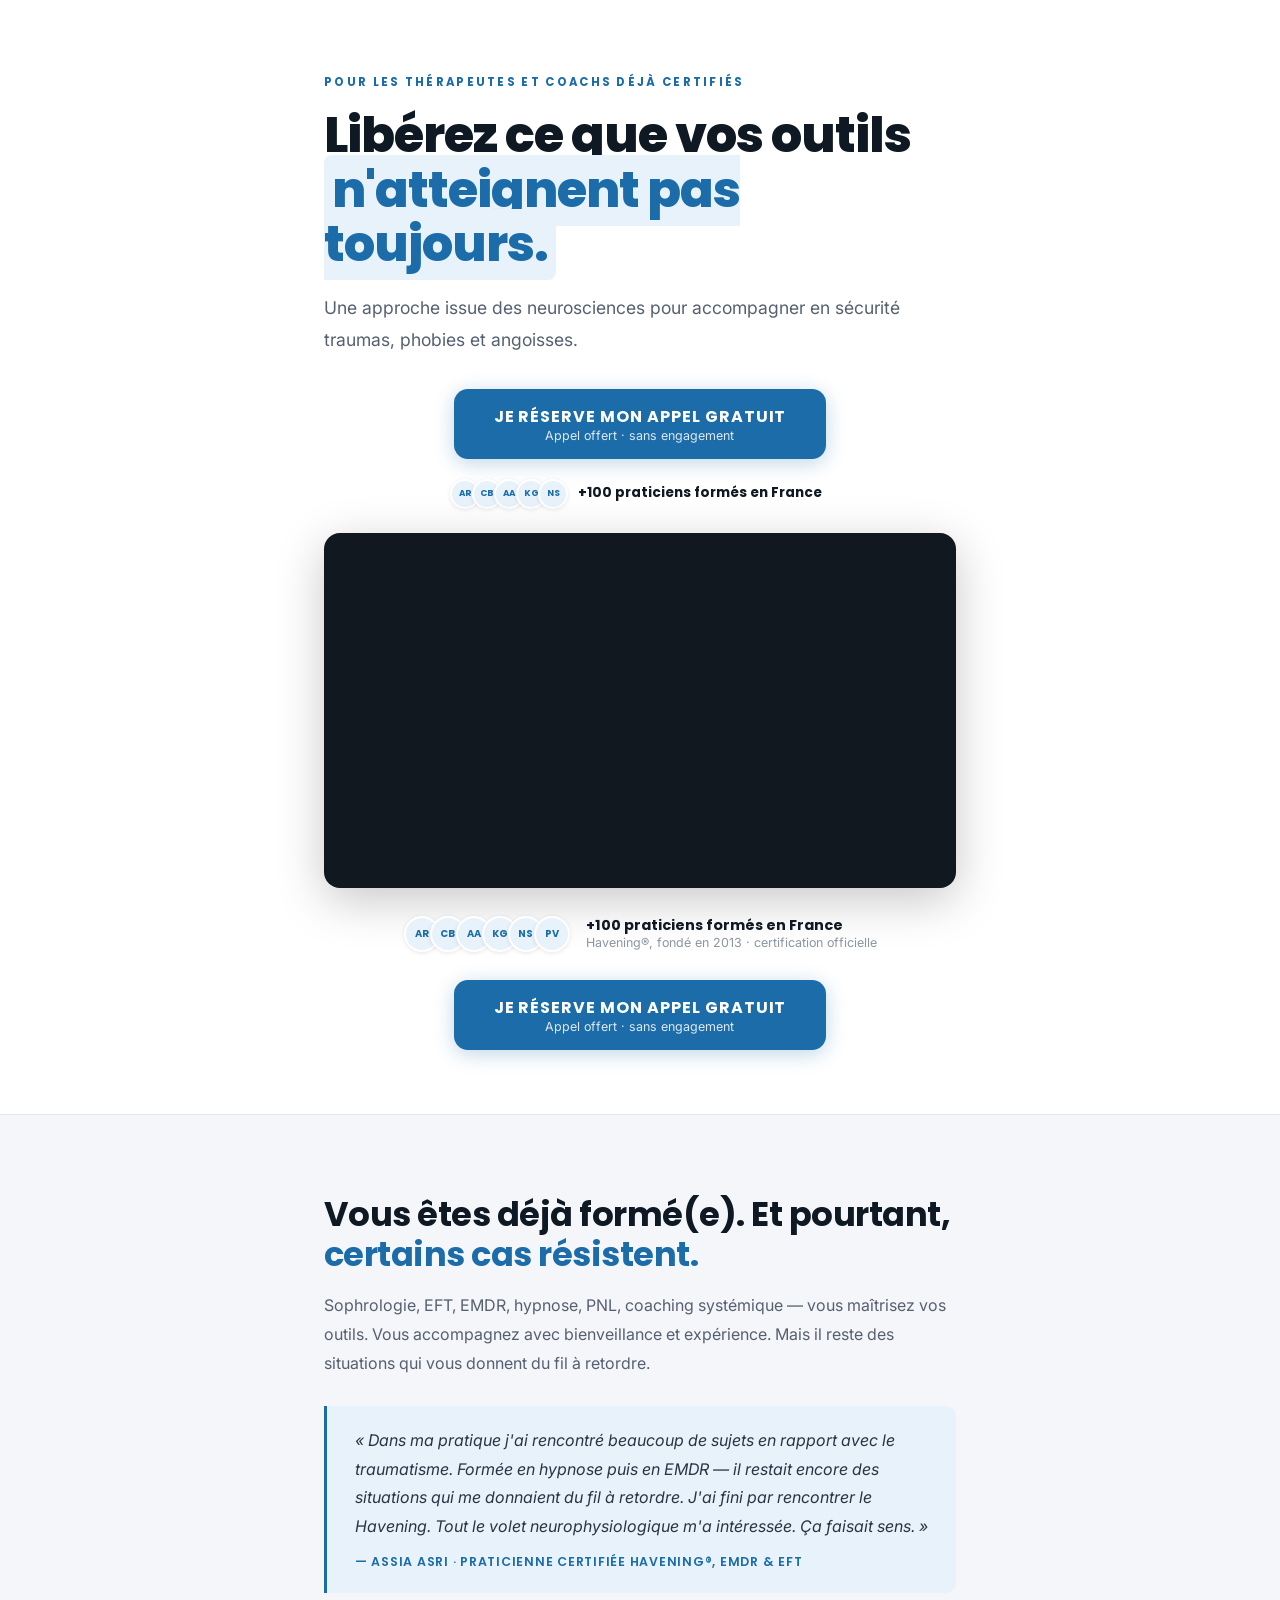
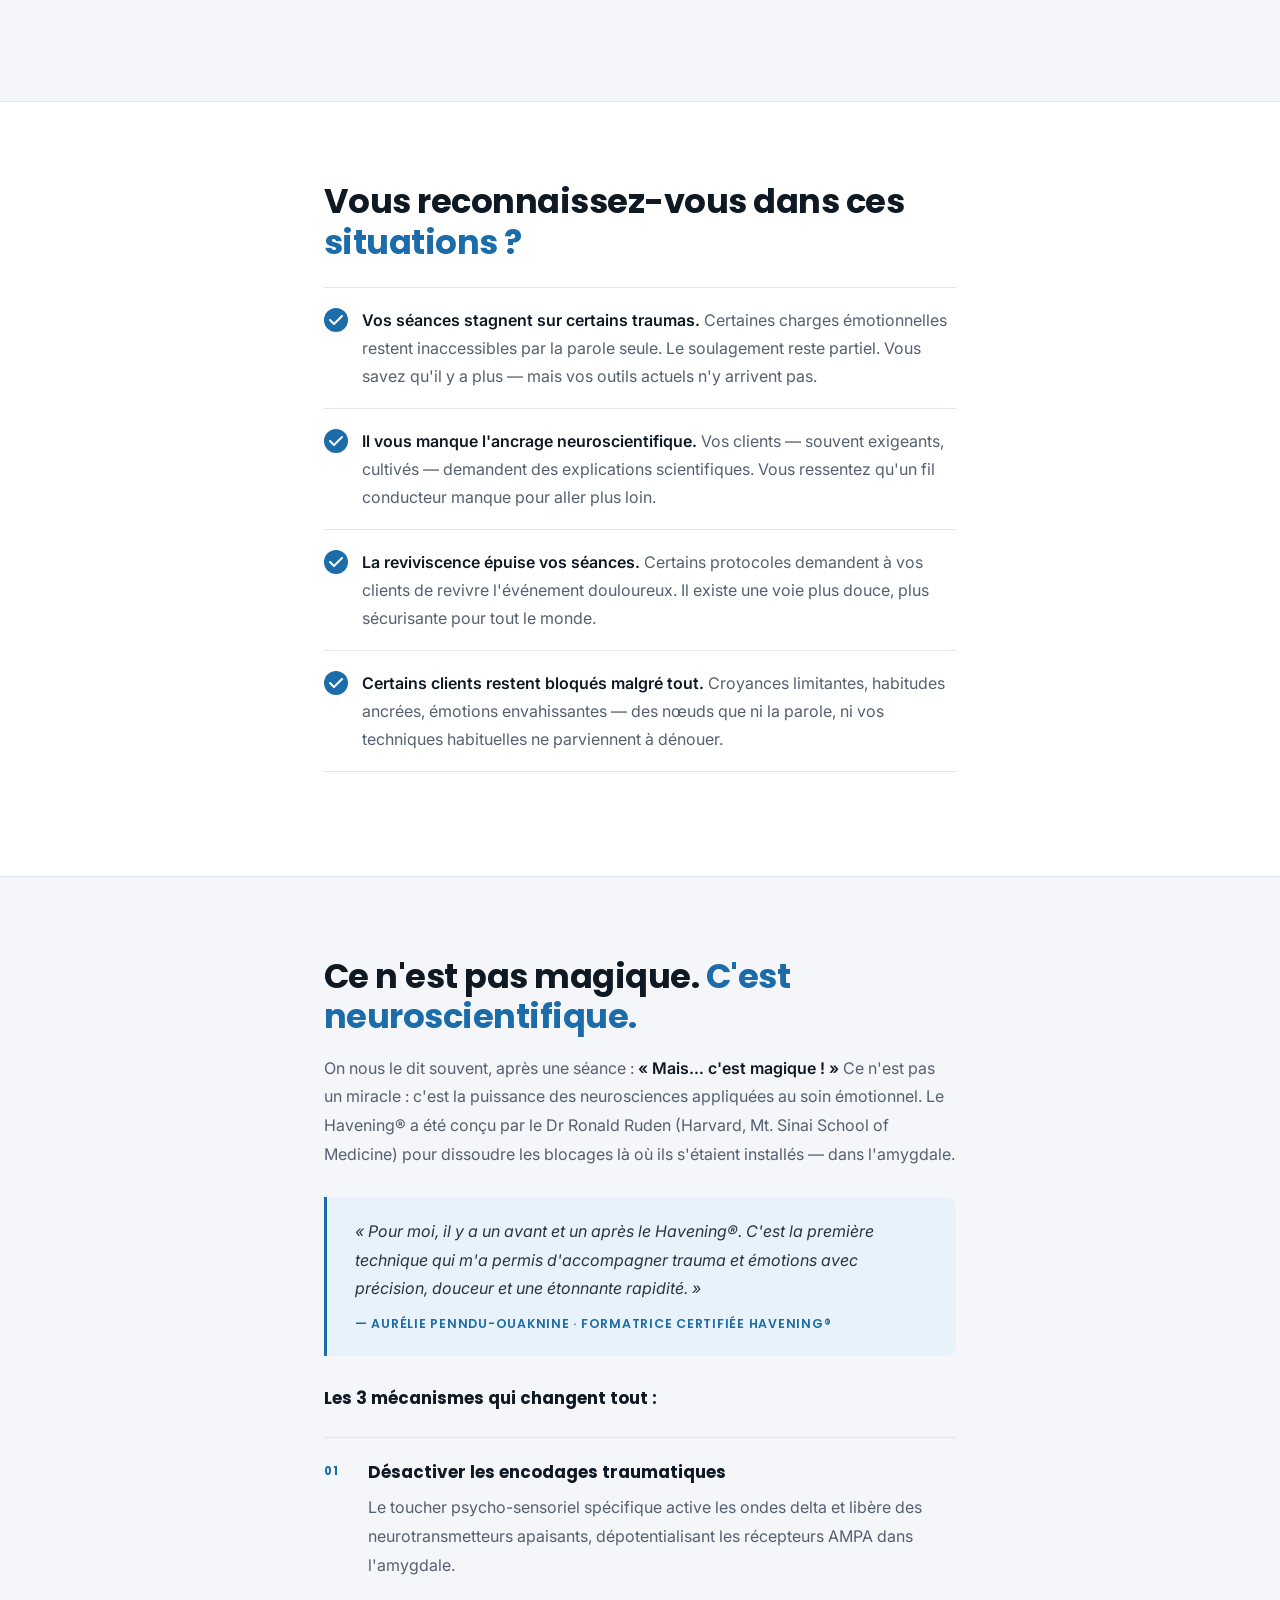
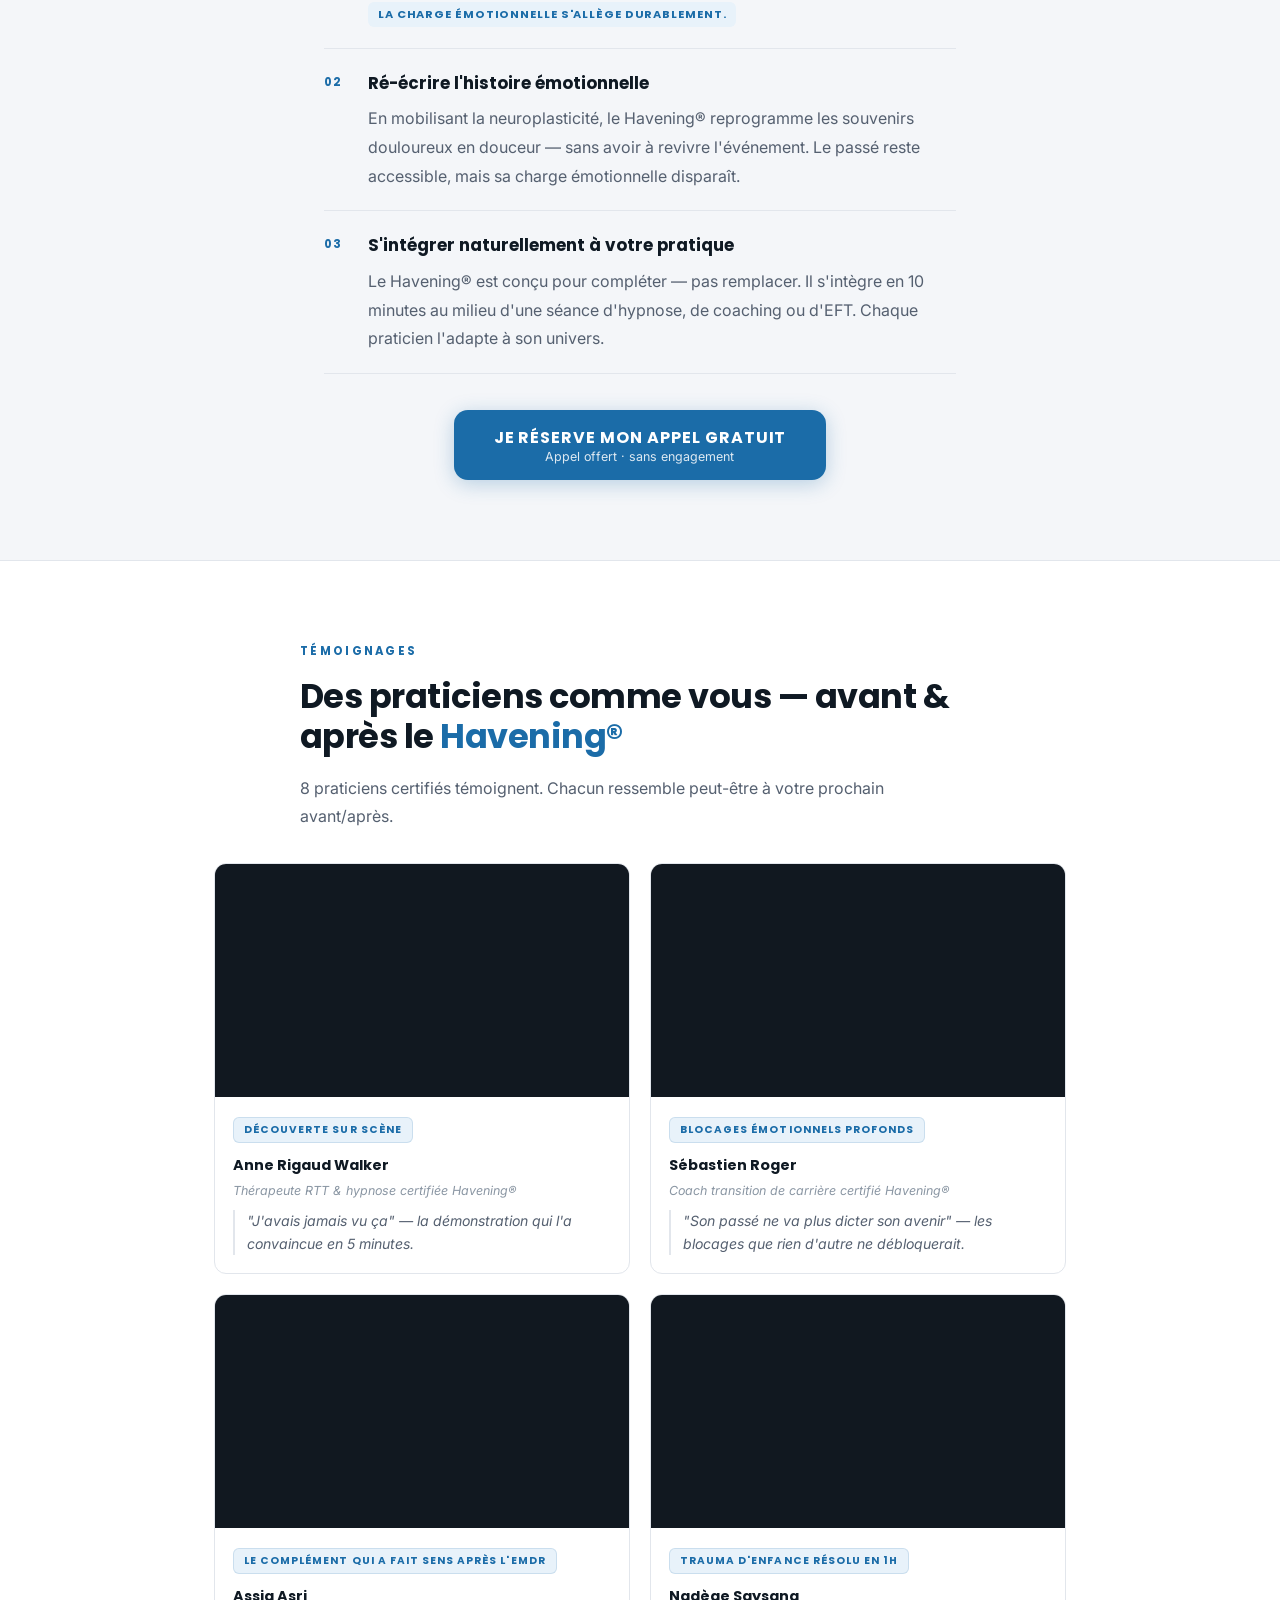
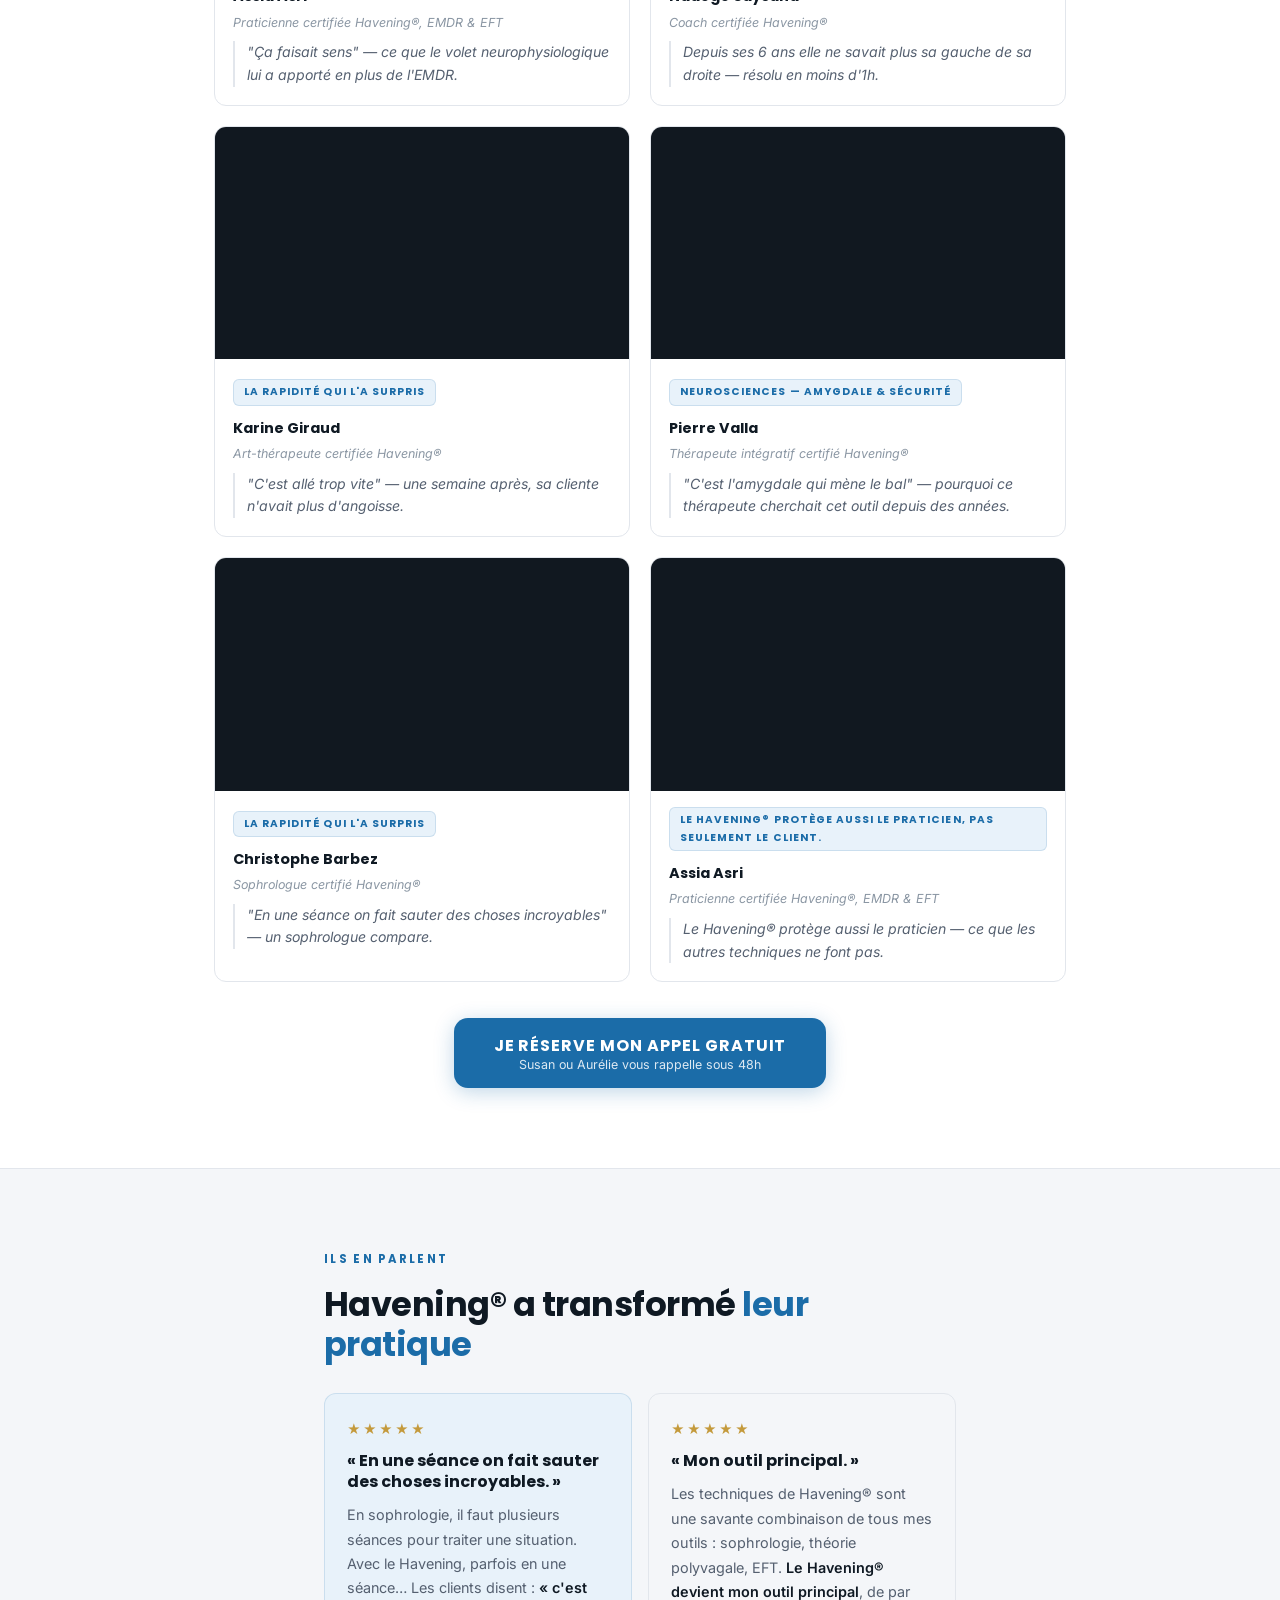
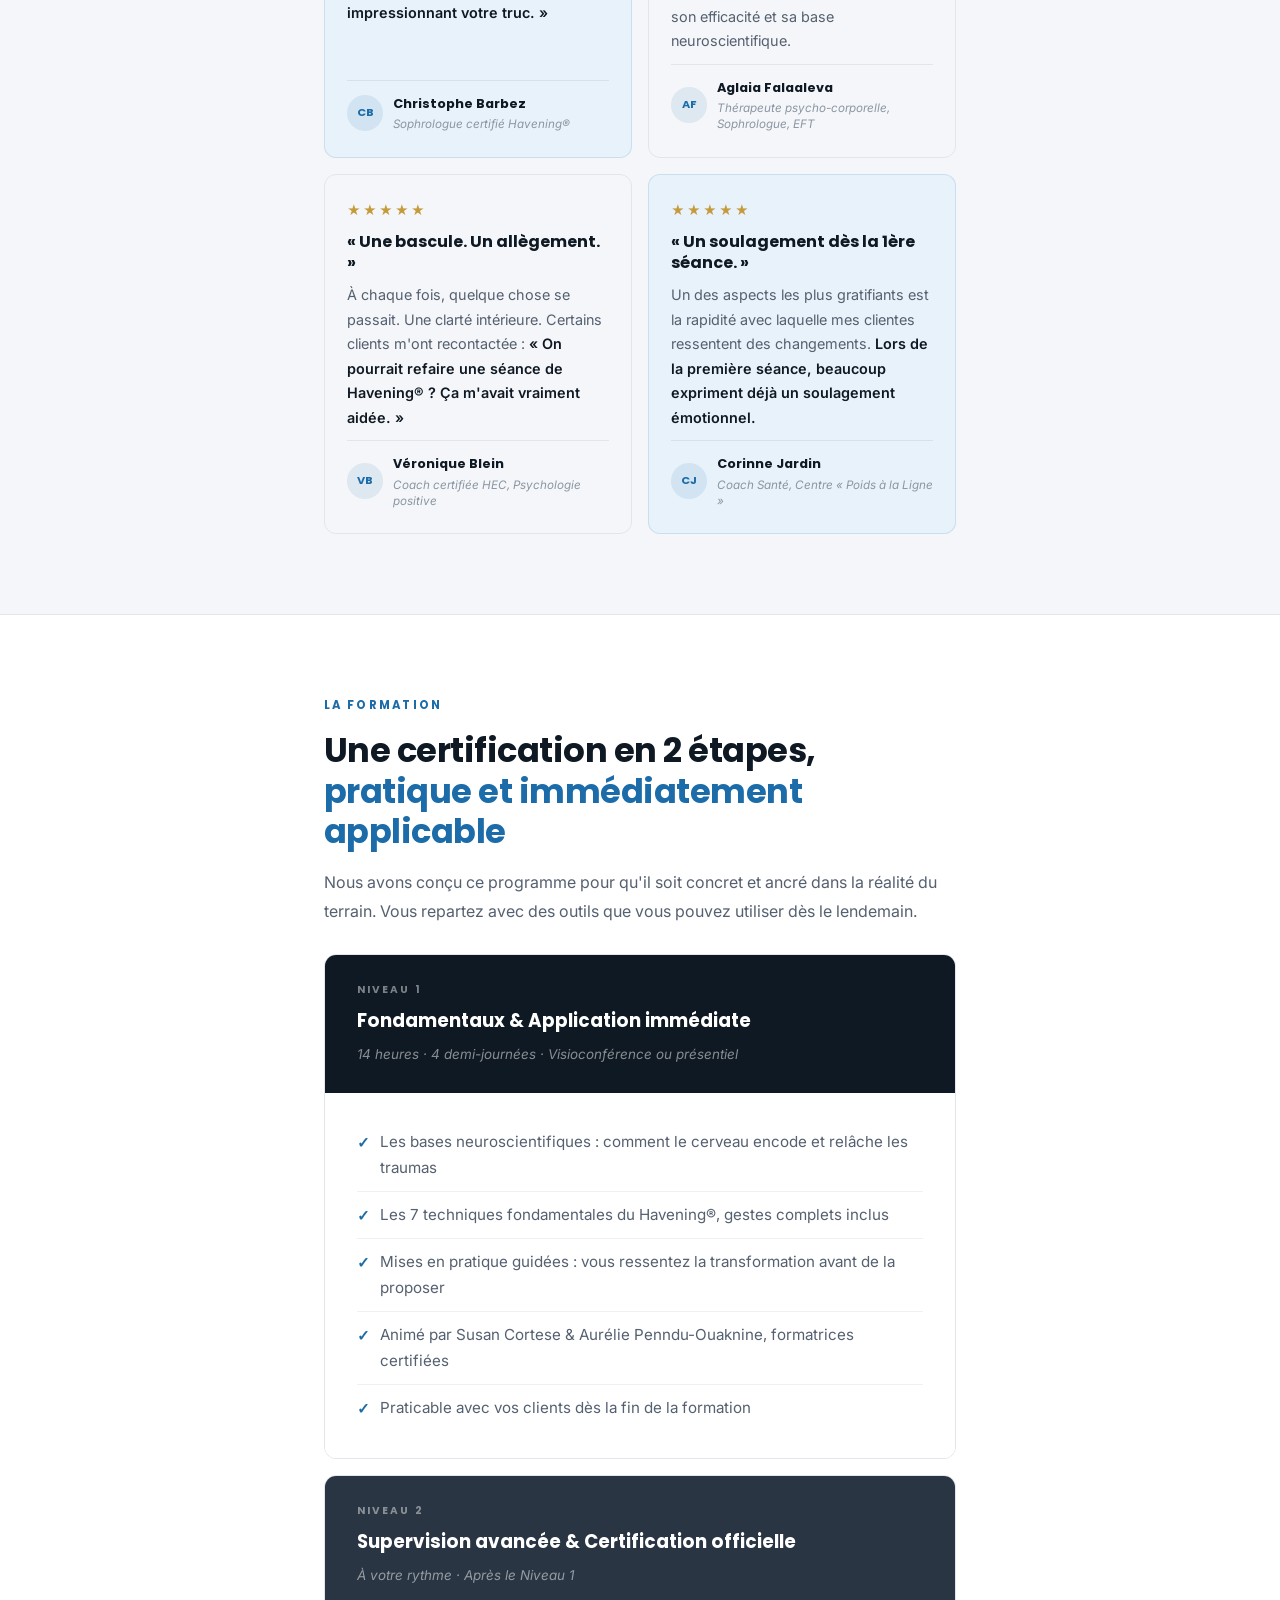
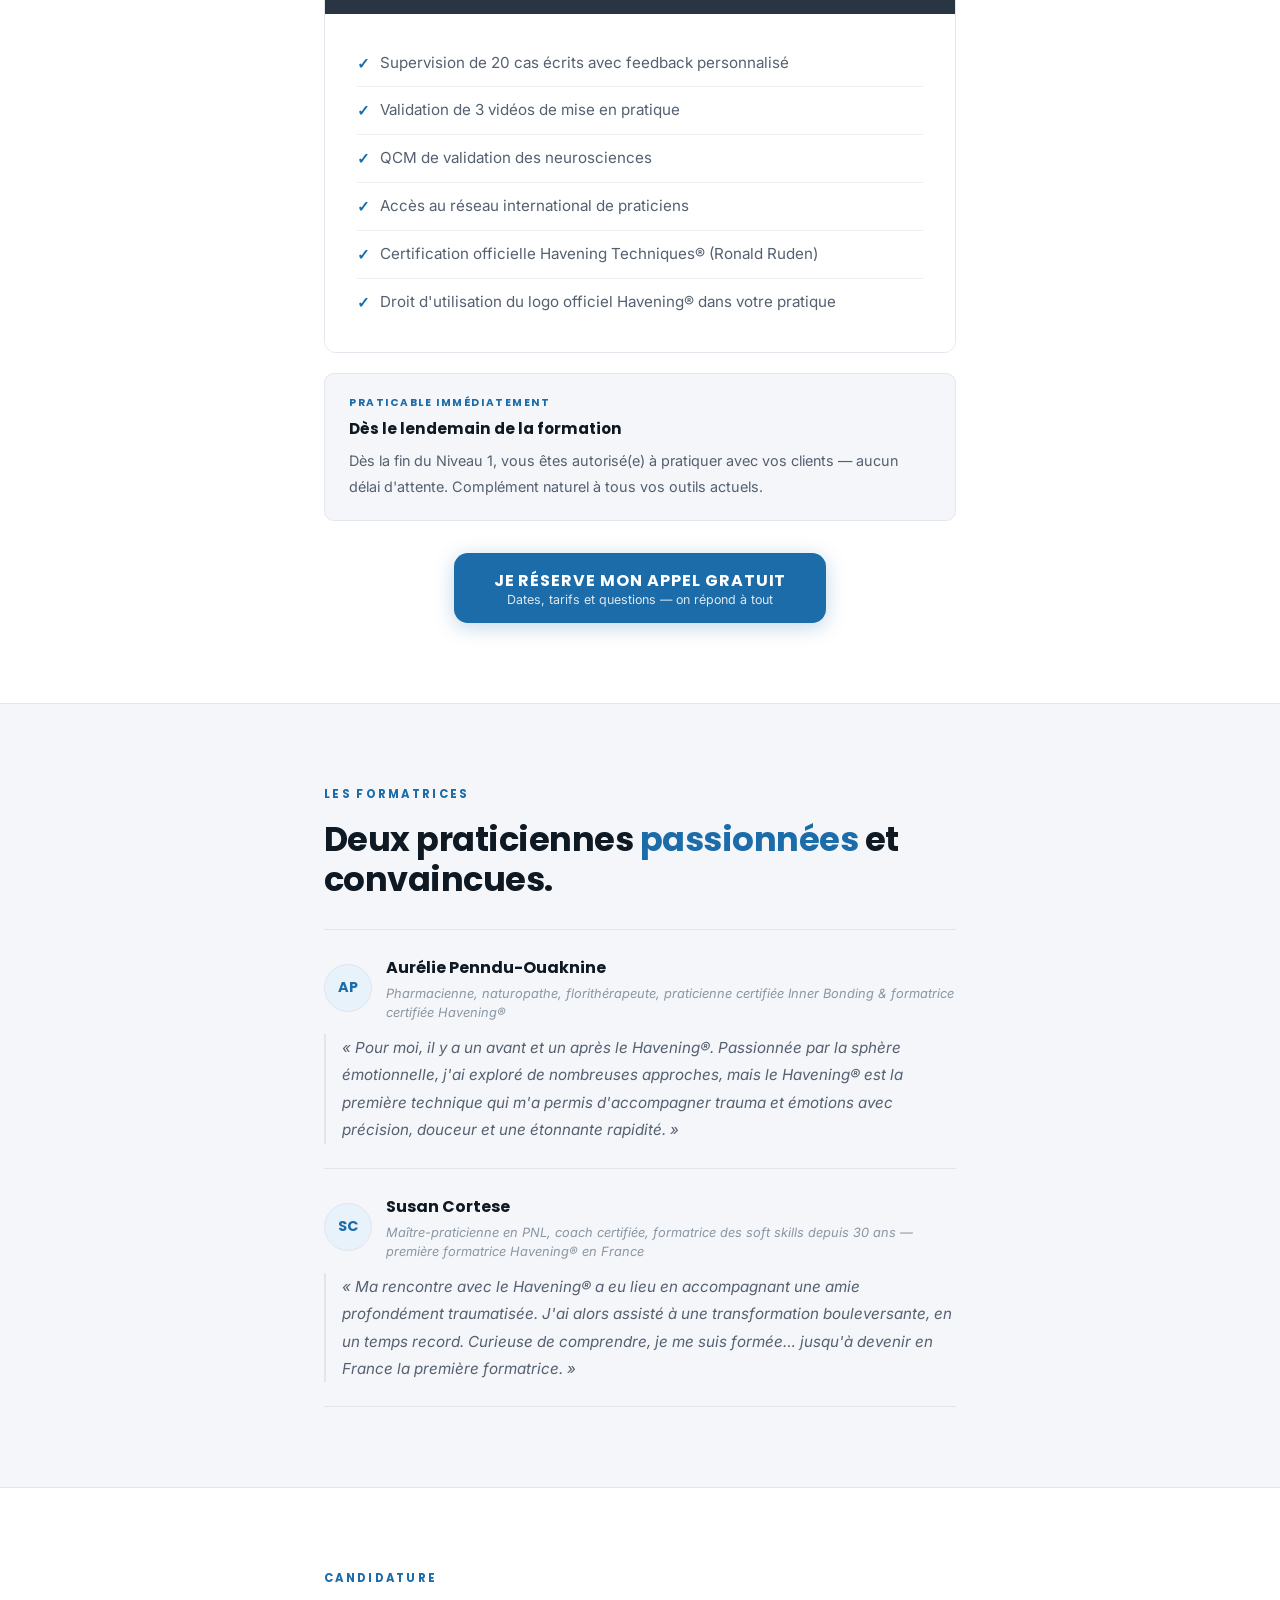
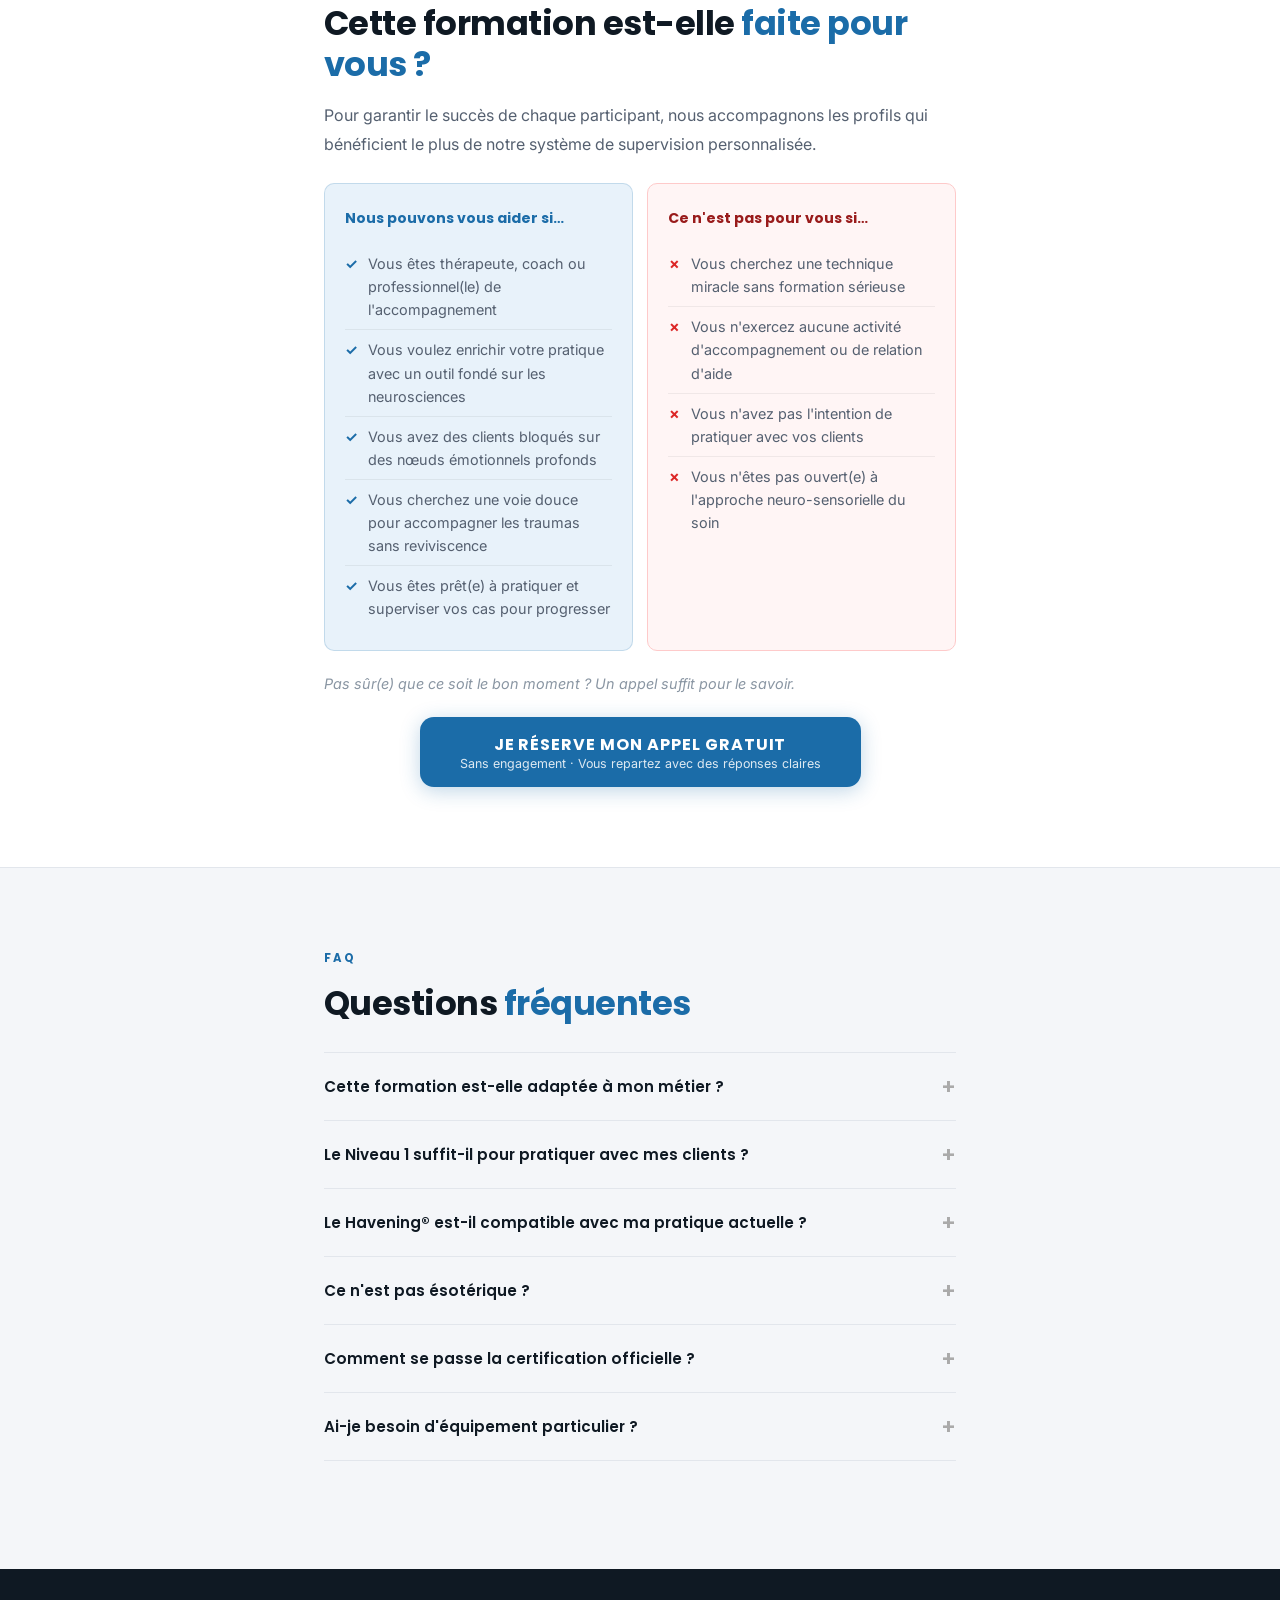
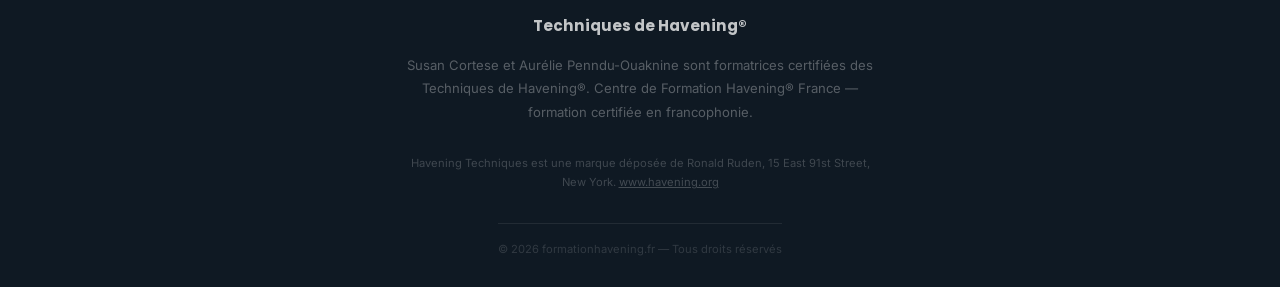
==== commit ecac485e: "Add files via upload" ====
--- a/index.html
+++ b/index.html
@@ -478,7 +478,7 @@
     <span class="eyebrow rv">Pour les thérapeutes et coachs déjà certifiés</span>
 
     <h1 class="rv">
-      Libérez ce que vos outils<br/>
+      Libérez ce que vos outils 
       <span class="hl">n'atteignent pas toujours.</span>
     </h1>
 
@@ -549,7 +549,7 @@
 ============================================================ -->
 <section class="section bg-alt">
   <div class="col">
-    <h2 class="rv">Vous êtes déjà formé(e).<br/>Et pourtant, <span class="hl">certains cas résistent.</span></h2>
+    <h2 class="rv">Vous êtes déjà formé(e). Et pourtant, <span class="hl">certains cas résistent.</span></h2>
     <p class="rv">Sophrologie, EFT, EMDR, hypnose, PNL, coaching systémique — vous maîtrisez vos outils. Vous accompagnez avec bienveillance et expérience. Mais il reste des situations qui vous donnent du fil à retordre.</p>
     <blockquote class="bq rv">
       « Dans ma pratique j'ai rencontré beaucoup de sujets en rapport avec le traumatisme. Formée en hypnose puis en EMDR — il restait encore des situations qui me donnaient du fil à retordre. J'ai fini par rencontrer le Havening. Tout le volet neurophysiologique m'a intéressée. Ça faisait sens. »
@@ -565,23 +565,23 @@
 ============================================================ -->
 <section class="section">
   <div class="col">
-    <h2 class="rv">Vous reconnaissez-vous<br/>dans ces <span class="hl">situations ?</span></h2>
+    <h2 class="rv">Vous reconnaissez-vous dans ces <span class="hl">situations ?</span></h2>
     <ul class="check-list">
       <li class="rv">
         <svg class="chk" viewBox="0 0 24 24" fill="none"><circle cx="12" cy="12" r="12" fill="#1B6CA8"/><polyline points="6,12 10,16 18,8" stroke="white" stroke-width="2" stroke-linecap="round" stroke-linejoin="round"/></svg>
-        <div><strong>Vos séances stagnent sur certains traumas.</strong><br/>Certaines charges émotionnelles restent inaccessibles par la parole seule. Le soulagement reste partiel. Vous savez qu'il y a plus — mais vos outils actuels n'y arrivent pas.</div>
+        <div><strong>Vos séances stagnent sur certains traumas.</strong> Certaines charges émotionnelles restent inaccessibles par la parole seule. Le soulagement reste partiel. Vous savez qu'il y a plus — mais vos outils actuels n'y arrivent pas.</div>
       </li>
       <li class="rv">
         <svg class="chk" viewBox="0 0 24 24" fill="none"><circle cx="12" cy="12" r="12" fill="#1B6CA8"/><polyline points="6,12 10,16 18,8" stroke="white" stroke-width="2" stroke-linecap="round" stroke-linejoin="round"/></svg>
-        <div><strong>Il vous manque l'ancrage neuroscientifique.</strong><br/>Vos clients — souvent exigeants, cultivés — demandent des explications scientifiques. Vous ressentez qu'un fil conducteur manque pour aller plus loin.</div>
+        <div><strong>Il vous manque l'ancrage neuroscientifique.</strong> Vos clients — souvent exigeants, cultivés — demandent des explications scientifiques. Vous ressentez qu'un fil conducteur manque pour aller plus loin.</div>
       </li>
       <li class="rv">
         <svg class="chk" viewBox="0 0 24 24" fill="none"><circle cx="12" cy="12" r="12" fill="#1B6CA8"/><polyline points="6,12 10,16 18,8" stroke="white" stroke-width="2" stroke-linecap="round" stroke-linejoin="round"/></svg>
-        <div><strong>La reviviscence épuise vos séances.</strong><br/>Certains protocoles demandent à vos clients de revivre l'événement douloureux. Il existe une voie plus douce, plus sécurisante pour tout le monde.</div>
+        <div><strong>La reviviscence épuise vos séances.</strong> Certains protocoles demandent à vos clients de revivre l'événement douloureux. Il existe une voie plus douce, plus sécurisante pour tout le monde.</div>
       </li>
       <li class="rv">
         <svg class="chk" viewBox="0 0 24 24" fill="none"><circle cx="12" cy="12" r="12" fill="#1B6CA8"/><polyline points="6,12 10,16 18,8" stroke="white" stroke-width="2" stroke-linecap="round" stroke-linejoin="round"/></svg>
-        <div><strong>Certains clients restent bloqués malgré tout.</strong><br/>Croyances limitantes, habitudes ancrées, émotions envahissantes — des nœuds que ni la parole, ni vos techniques habituelles ne parviennent à dénouer.</div>
+        <div><strong>Certains clients restent bloqués malgré tout.</strong> Croyances limitantes, habitudes ancrées, émotions envahissantes — des nœuds que ni la parole, ni vos techniques habituelles ne parviennent à dénouer.</div>
       </li>
     </ul>
   </div>
@@ -594,7 +594,7 @@
 ============================================================ -->
 <section class="section bg-alt">
   <div class="col">
-    <h2 class="rv">Ce n'est pas magique.<br/><span class="hl">C'est neuroscientifique.</span></h2>
+    <h2 class="rv">Ce n'est pas magique. <span class="hl">C'est neuroscientifique.</span></h2>
     <p class="rv">On nous le dit souvent, après une séance : <strong>« Mais… c'est magique ! »</strong> Ce n'est pas un miracle : c'est la puissance des neurosciences appliquées au soin émotionnel. Le Havening® a été conçu par le Dr Ronald Ruden (Harvard, Mt. Sinai School of Medicine) pour dissoudre les blocages là où ils s'étaient installés — dans l'amygdale.</p>
     <blockquote class="bq rv">
       « Pour moi, il y a un avant et un après le Havening®. C'est la première technique qui m'a permis d'accompagner trauma et émotions avec précision, douceur et une étonnante rapidité. »
@@ -643,7 +643,7 @@
   <div class="col-w">
     <div class="col" style="padding:0; margin-bottom:0;">
       <span class="eyebrow rv">Témoignages</span>
-      <h2 class="rv">Des praticiens comme vous —<br/>avant &amp; après le <span class="hl">Havening®</span></h2>
+      <h2 class="rv">Des praticiens comme vous — avant &amp; après le <span class="hl">Havening®</span></h2>
       <p class="rv" style="color:var(--mid);">8 praticiens certifiés témoignent. Chacun ressemble peut-être à votre prochain avant/après.</p>
     </div>
     <div class="vcaps-grid">
@@ -747,7 +747,7 @@
 <section class="section bg-alt">
   <div class="col">
     <span class="eyebrow rv">Ils en parlent</span>
-    <h2 class="rv">Havening® a transformé<br/><span class="hl">leur pratique</span></h2>
+    <h2 class="rv">Havening® a transformé <span class="hl">leur pratique</span></h2>
     <div class="tc-grid">
       <div class="tc-card tc-blue rv">
         <div class="tc-stars">★★★★★</div>
@@ -785,7 +785,7 @@
 <section class="section" id="programme">
   <div class="col">
     <span class="eyebrow rv">La formation</span>
-    <h2 class="rv">Une certification en 2 étapes,<br/><span class="hl">pratique et immédiatement applicable</span></h2>
+    <h2 class="rv">Une certification en 2 étapes, <span class="hl">pratique et immédiatement applicable</span></h2>
     <p class="rv">Nous avons conçu ce programme pour qu'il soit concret et ancré dans la réalité du terrain. Vous repartez avec des outils que vous pouvez utiliser dès le lendemain.</p>
     <div class="prog-cards">
       <div class="prog-card rv">
@@ -878,7 +878,7 @@
 <section class="section">
   <div class="col">
     <span class="eyebrow rv">Candidature</span>
-    <h2 class="rv">Cette formation<br/>est-elle <span class="hl">faite pour vous ?</span></h2>
+    <h2 class="rv">Cette formation est-elle <span class="hl">faite pour vous ?</span></h2>
     <p class="rv">Pour garantir le succès de chaque participant, nous accompagnons les profils qui bénéficient le plus de notre système de supervision personnalisée.</p>
     <div class="qual-cols">
       <div class="qc qoui rv">
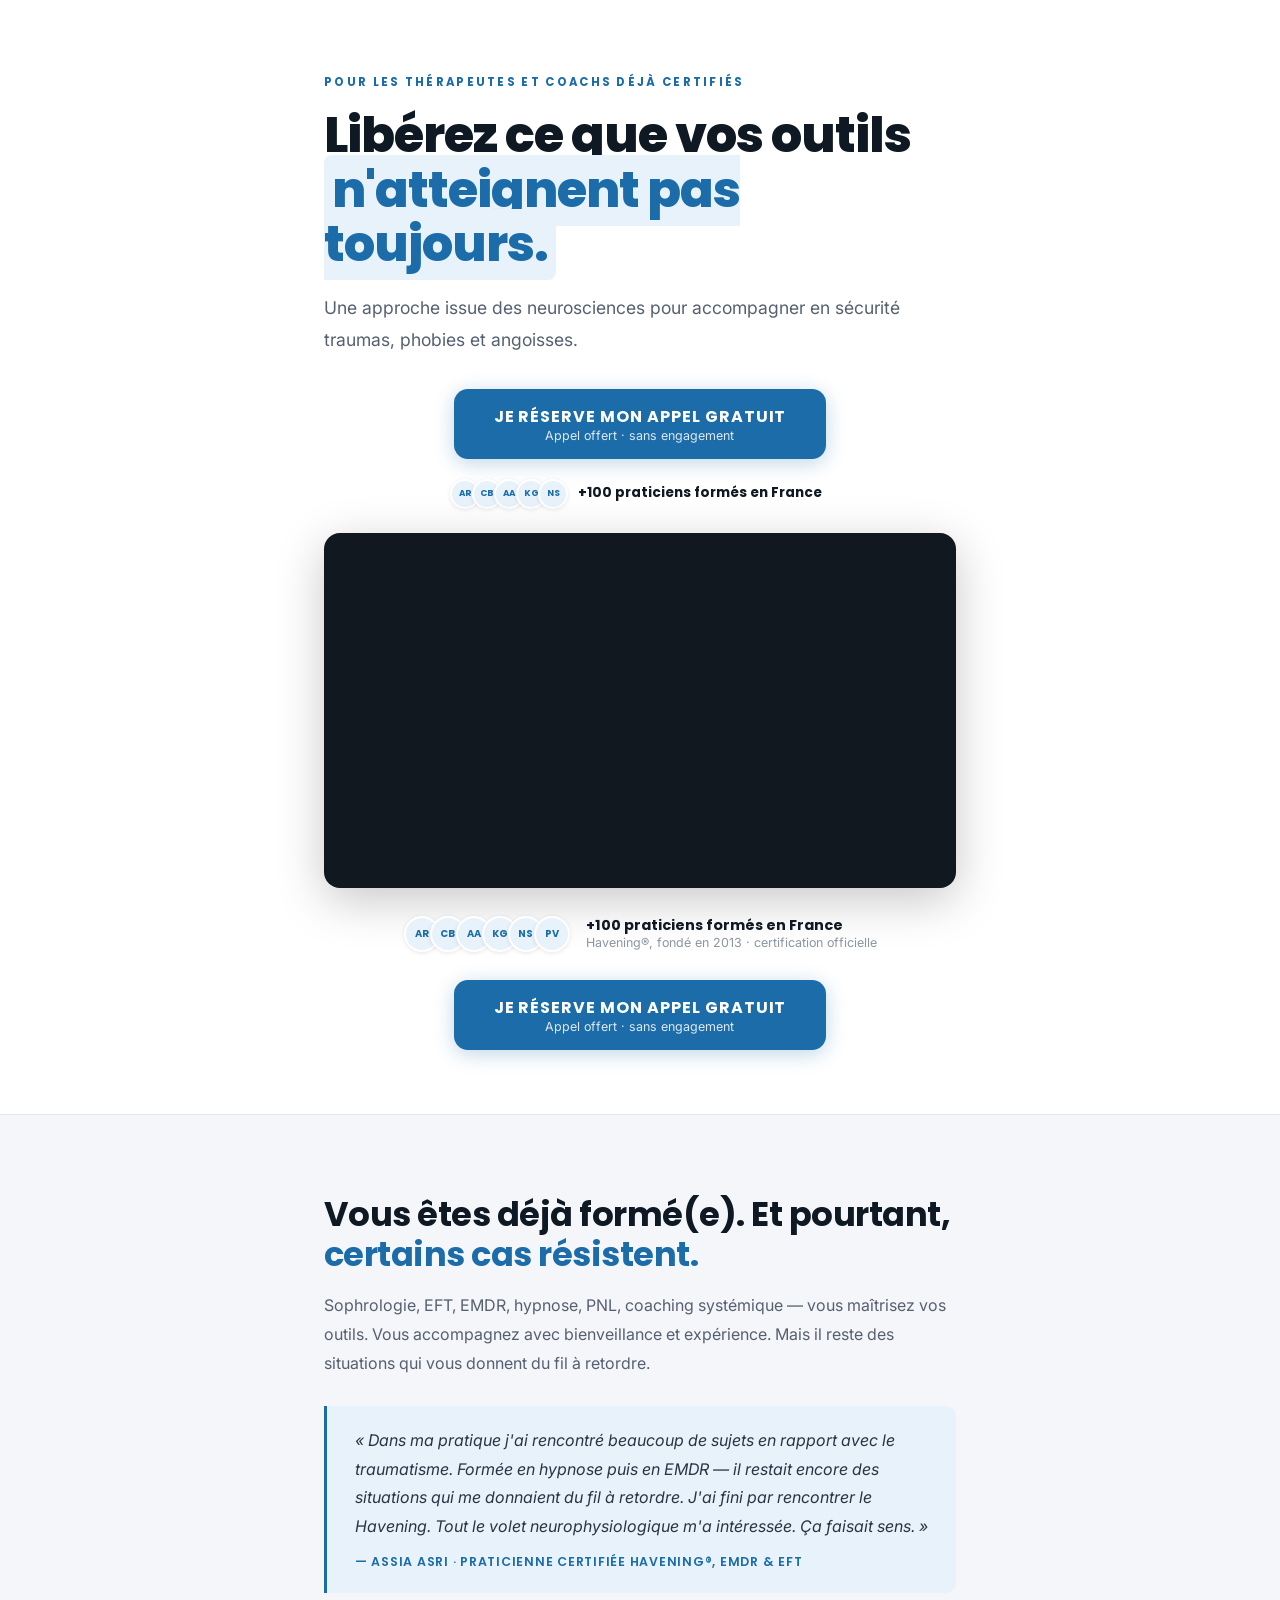
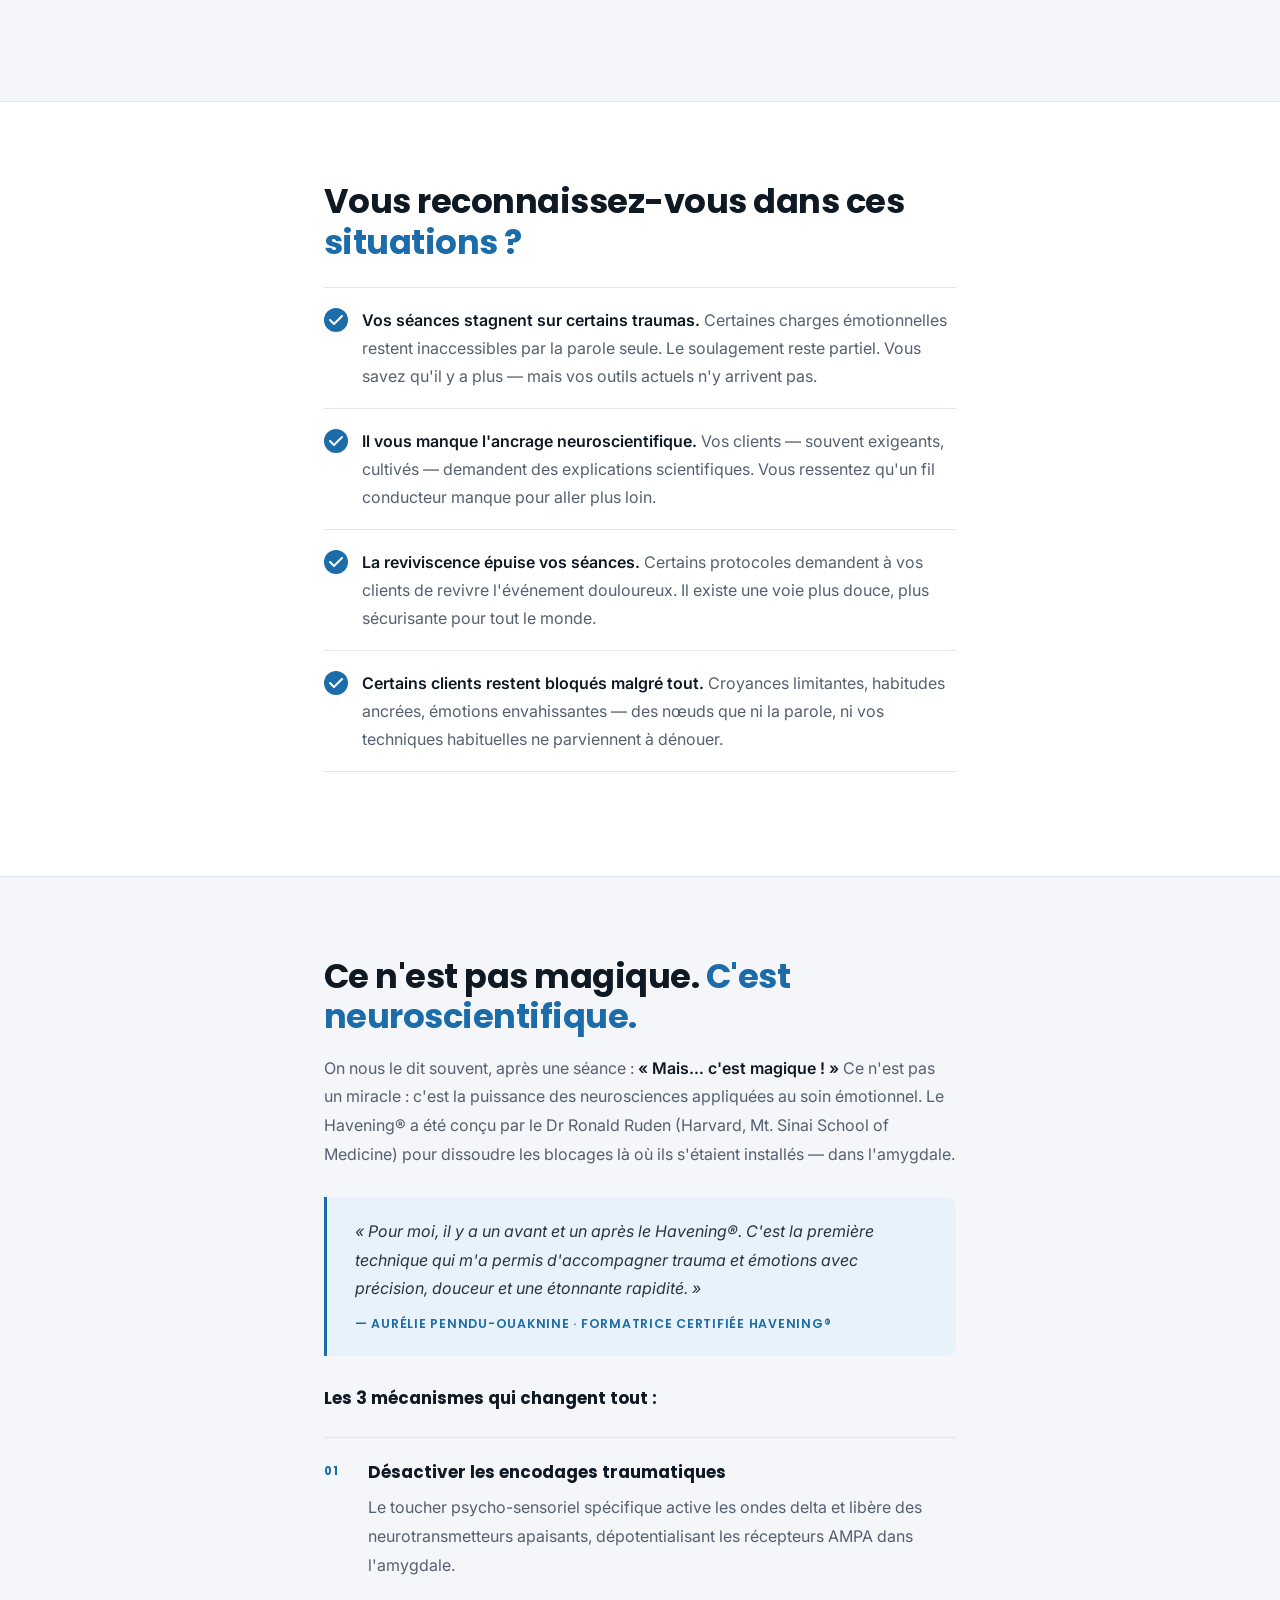
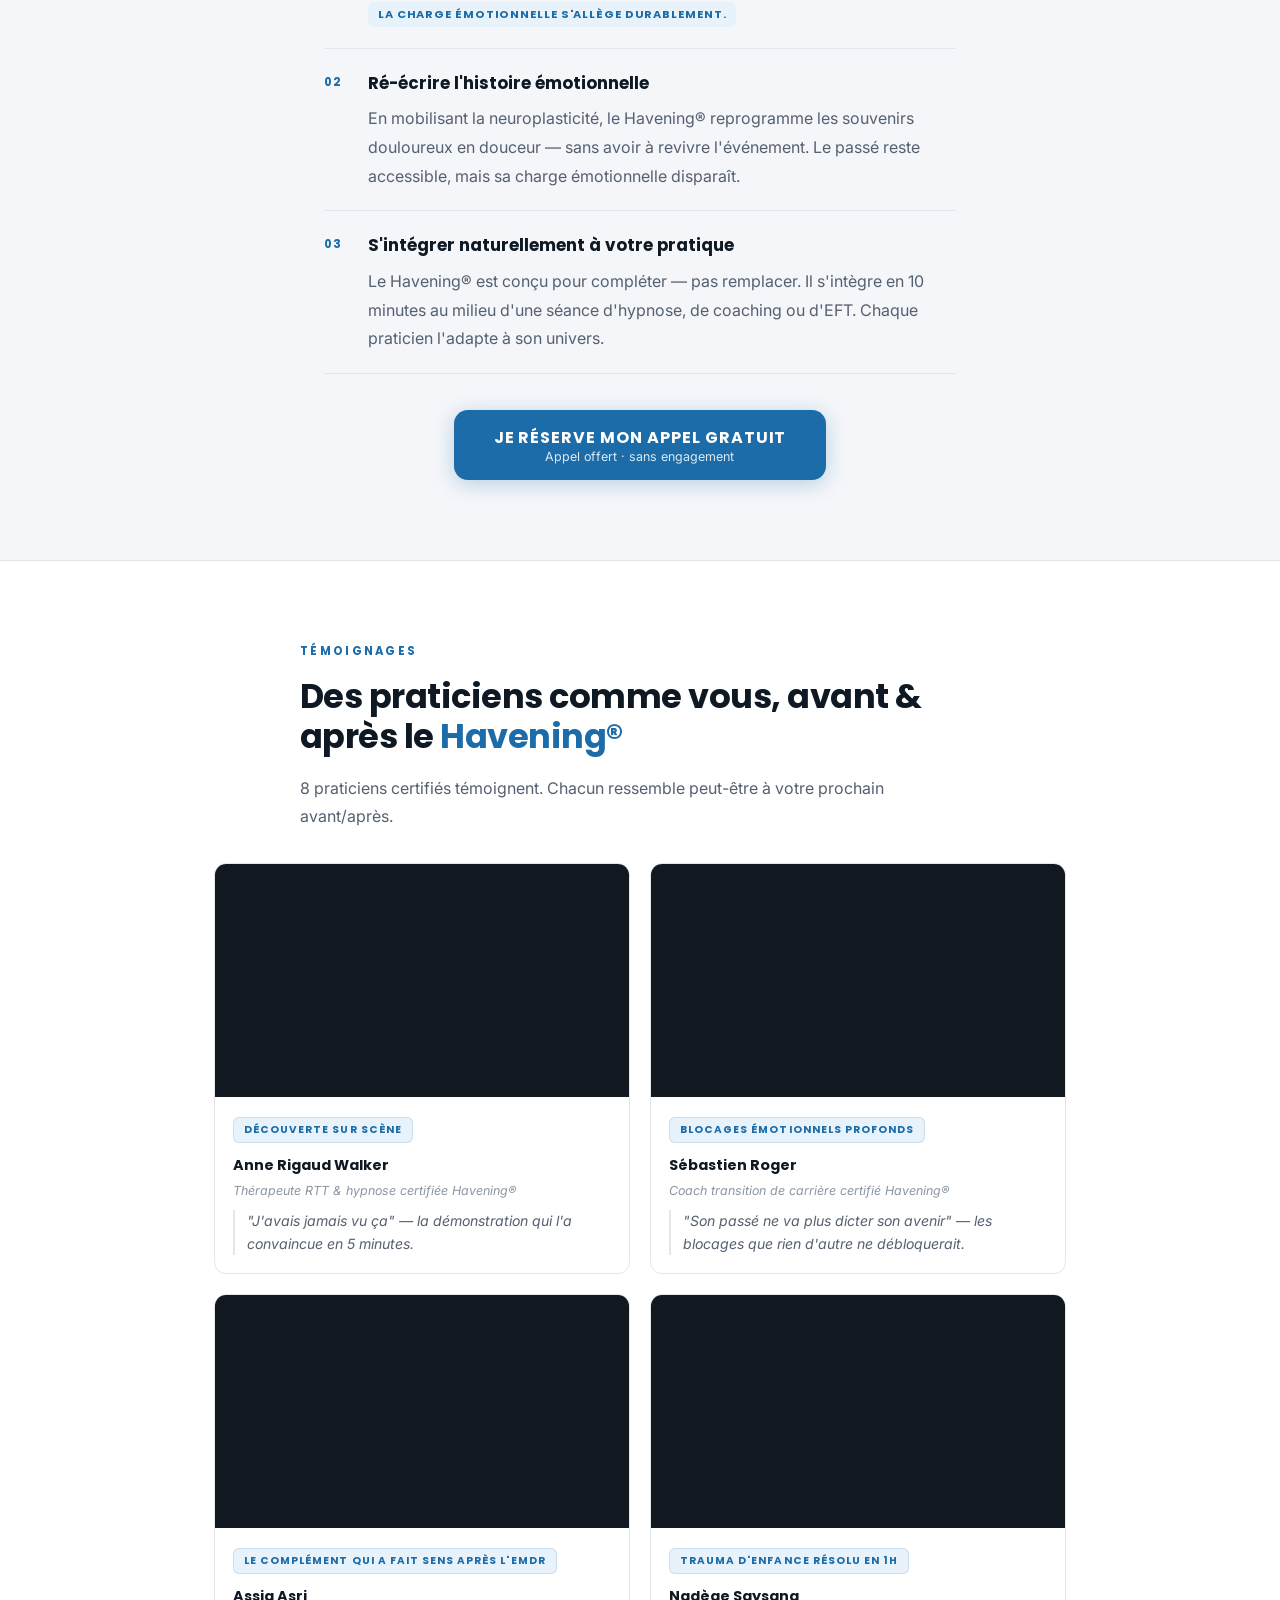
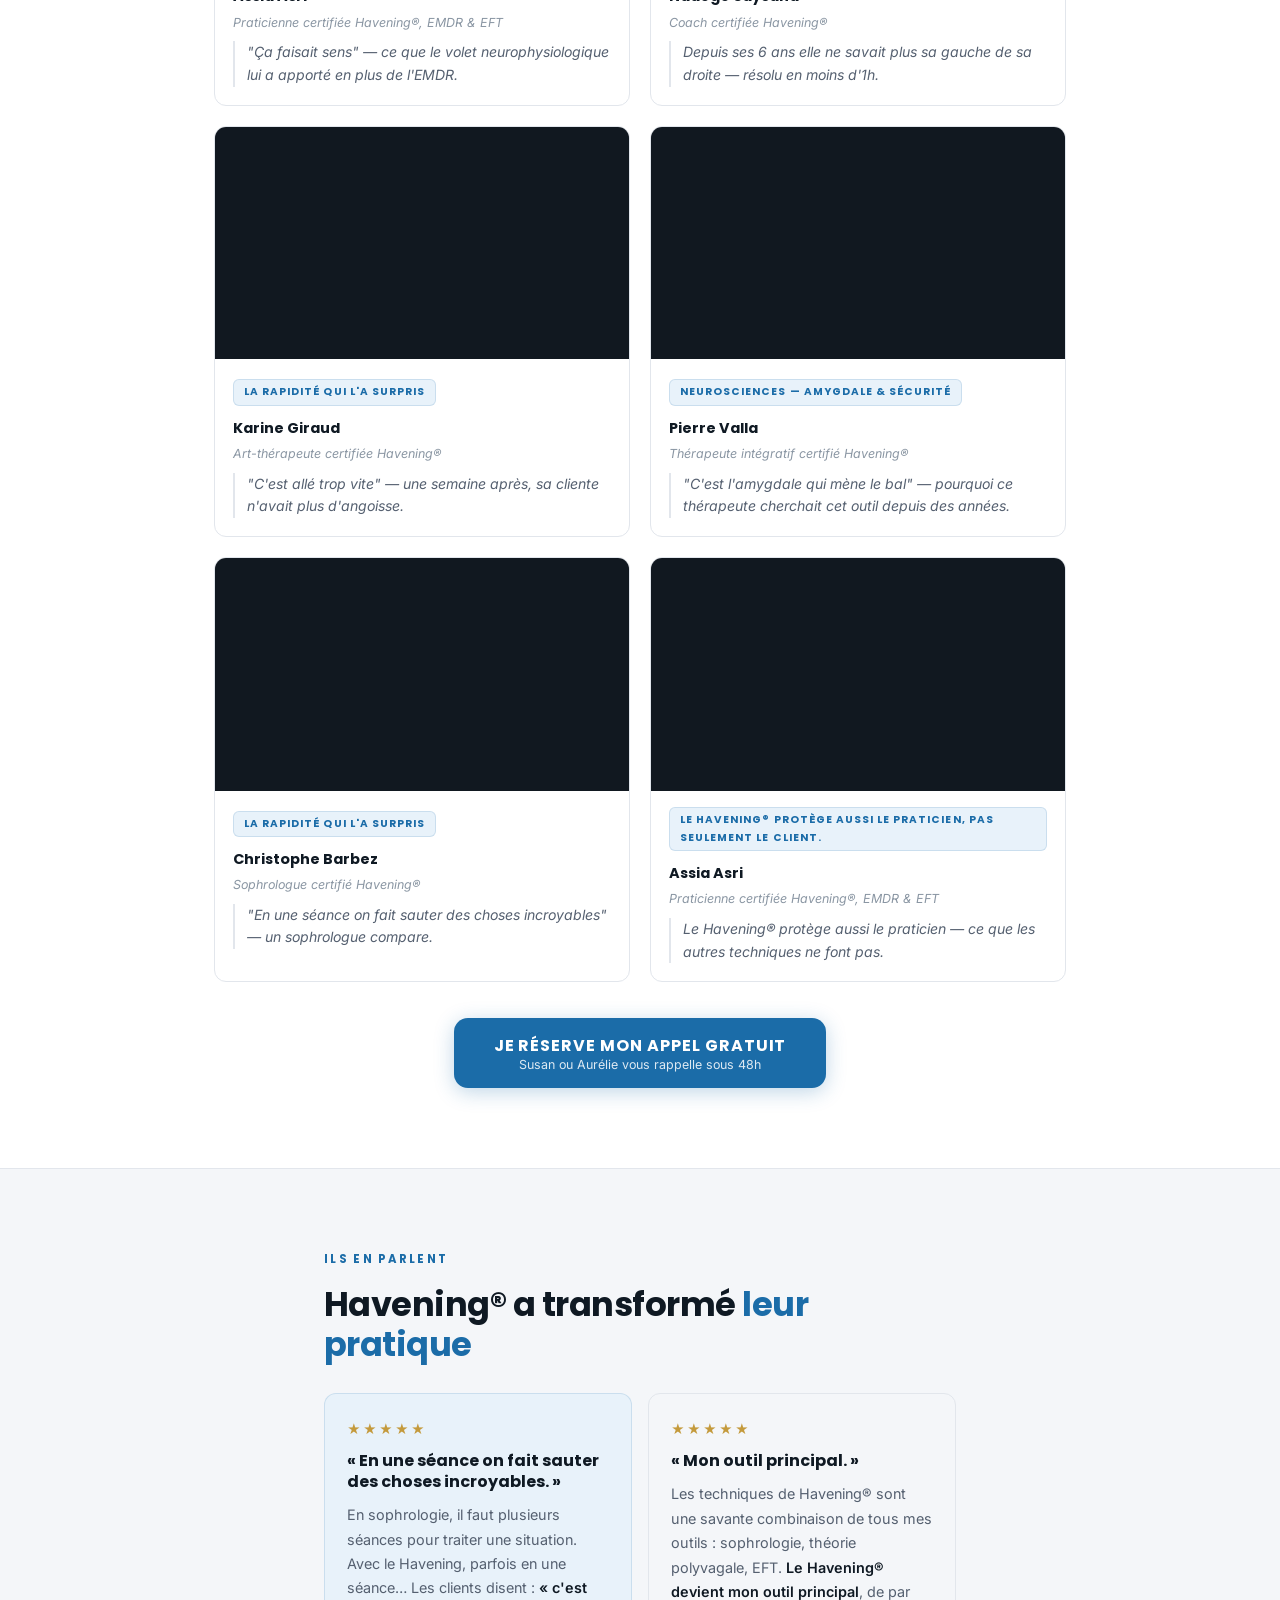
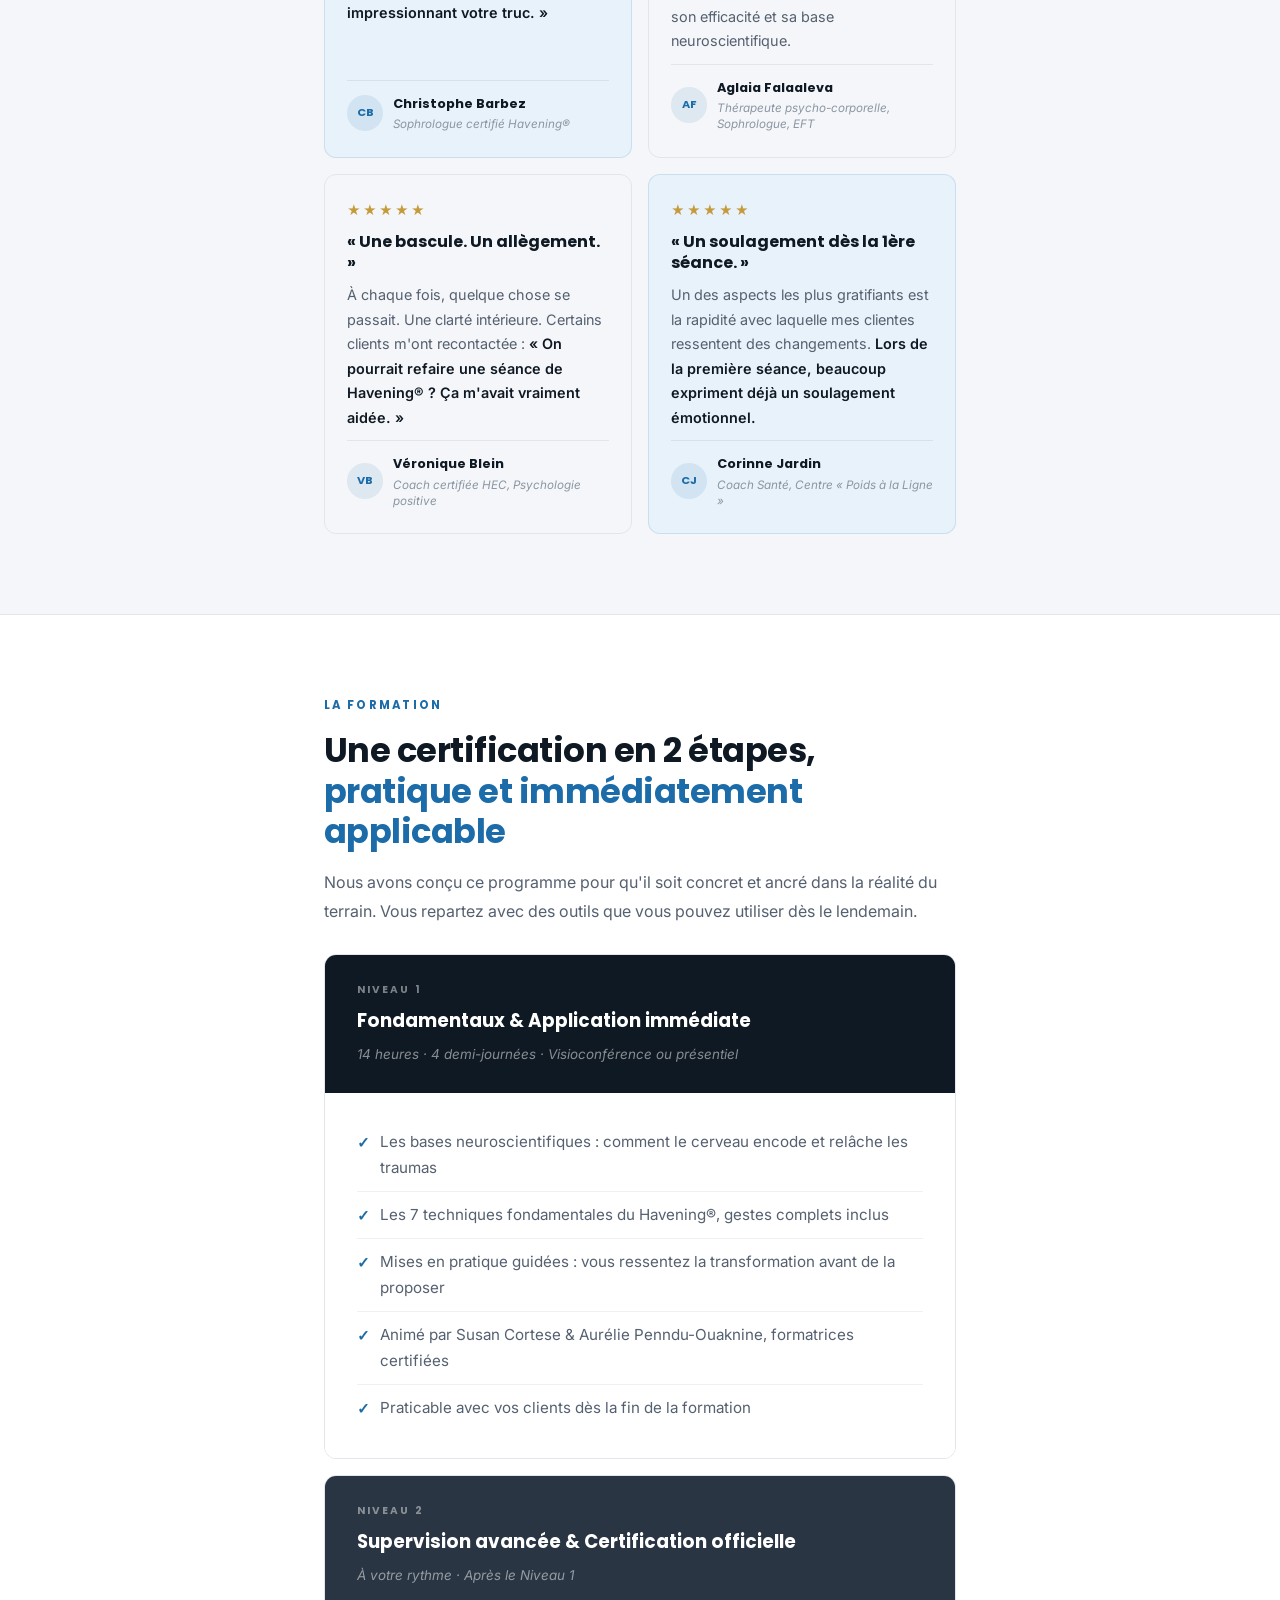
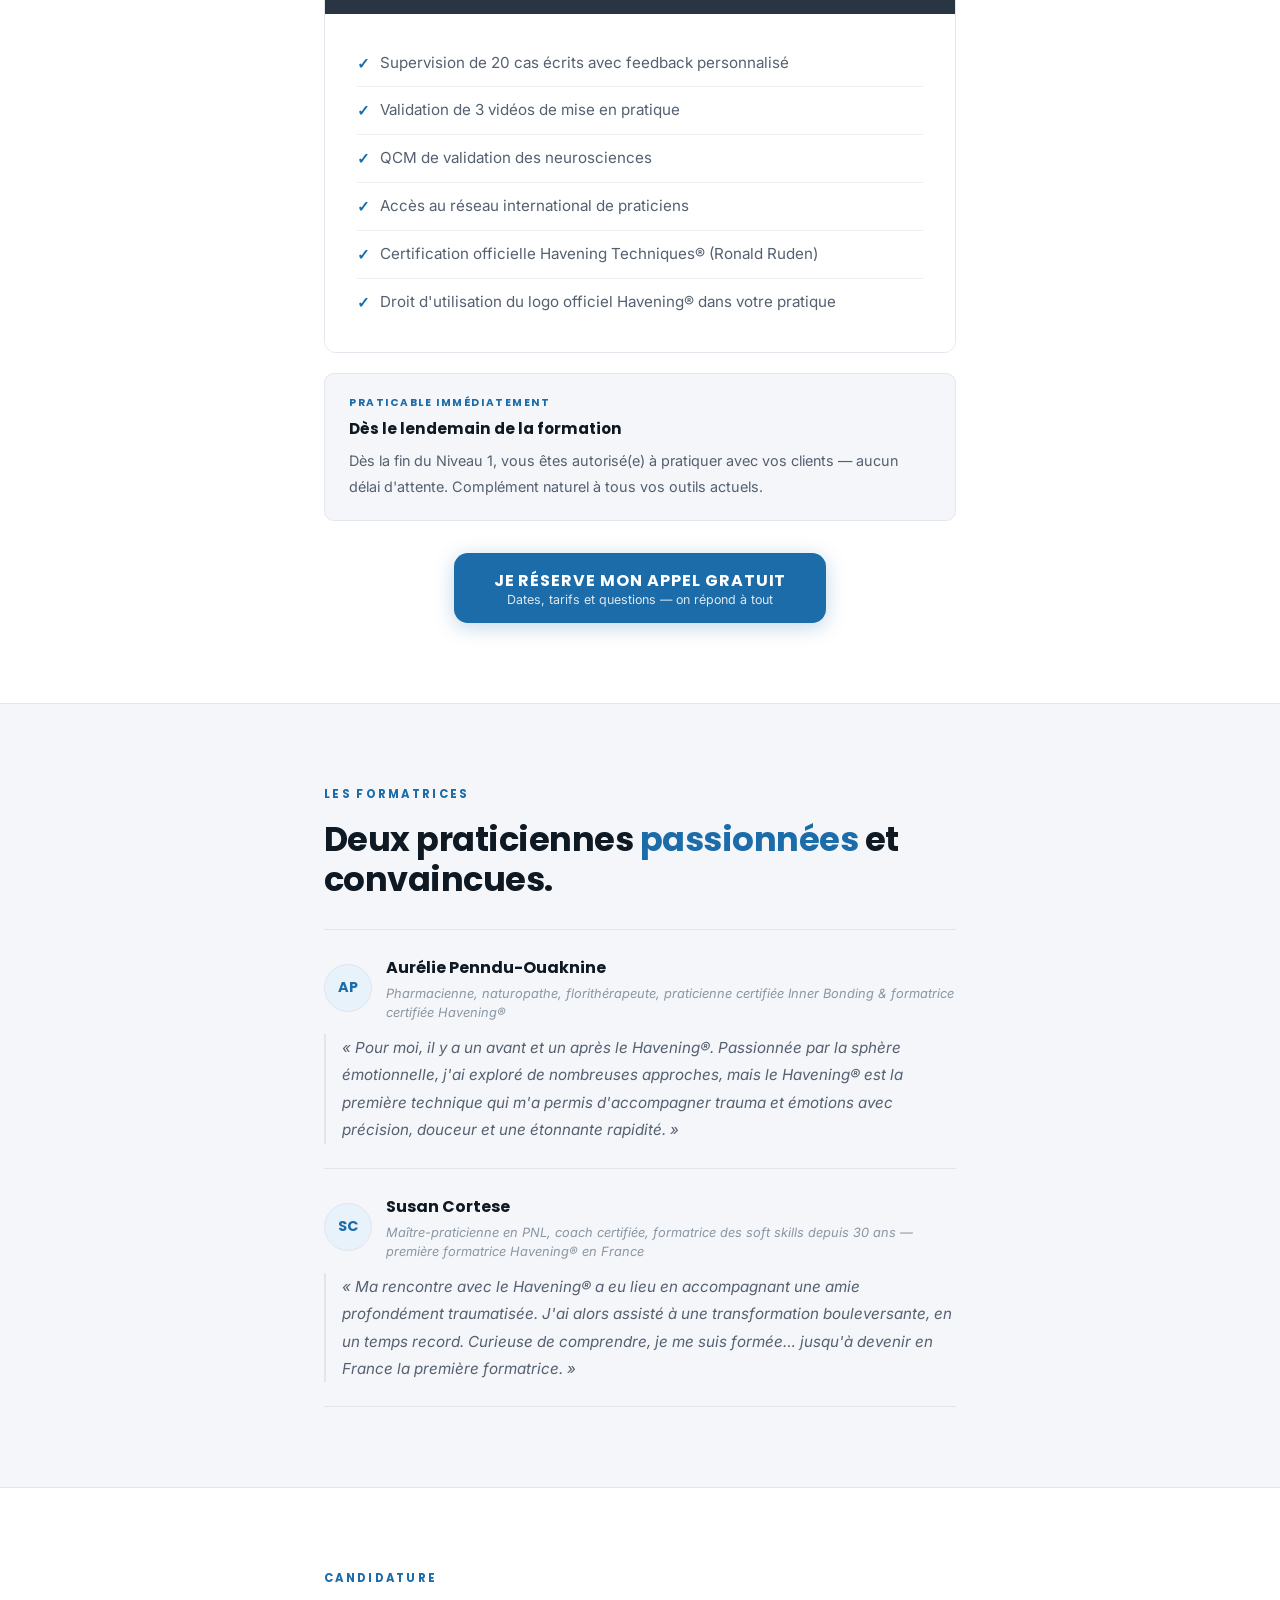
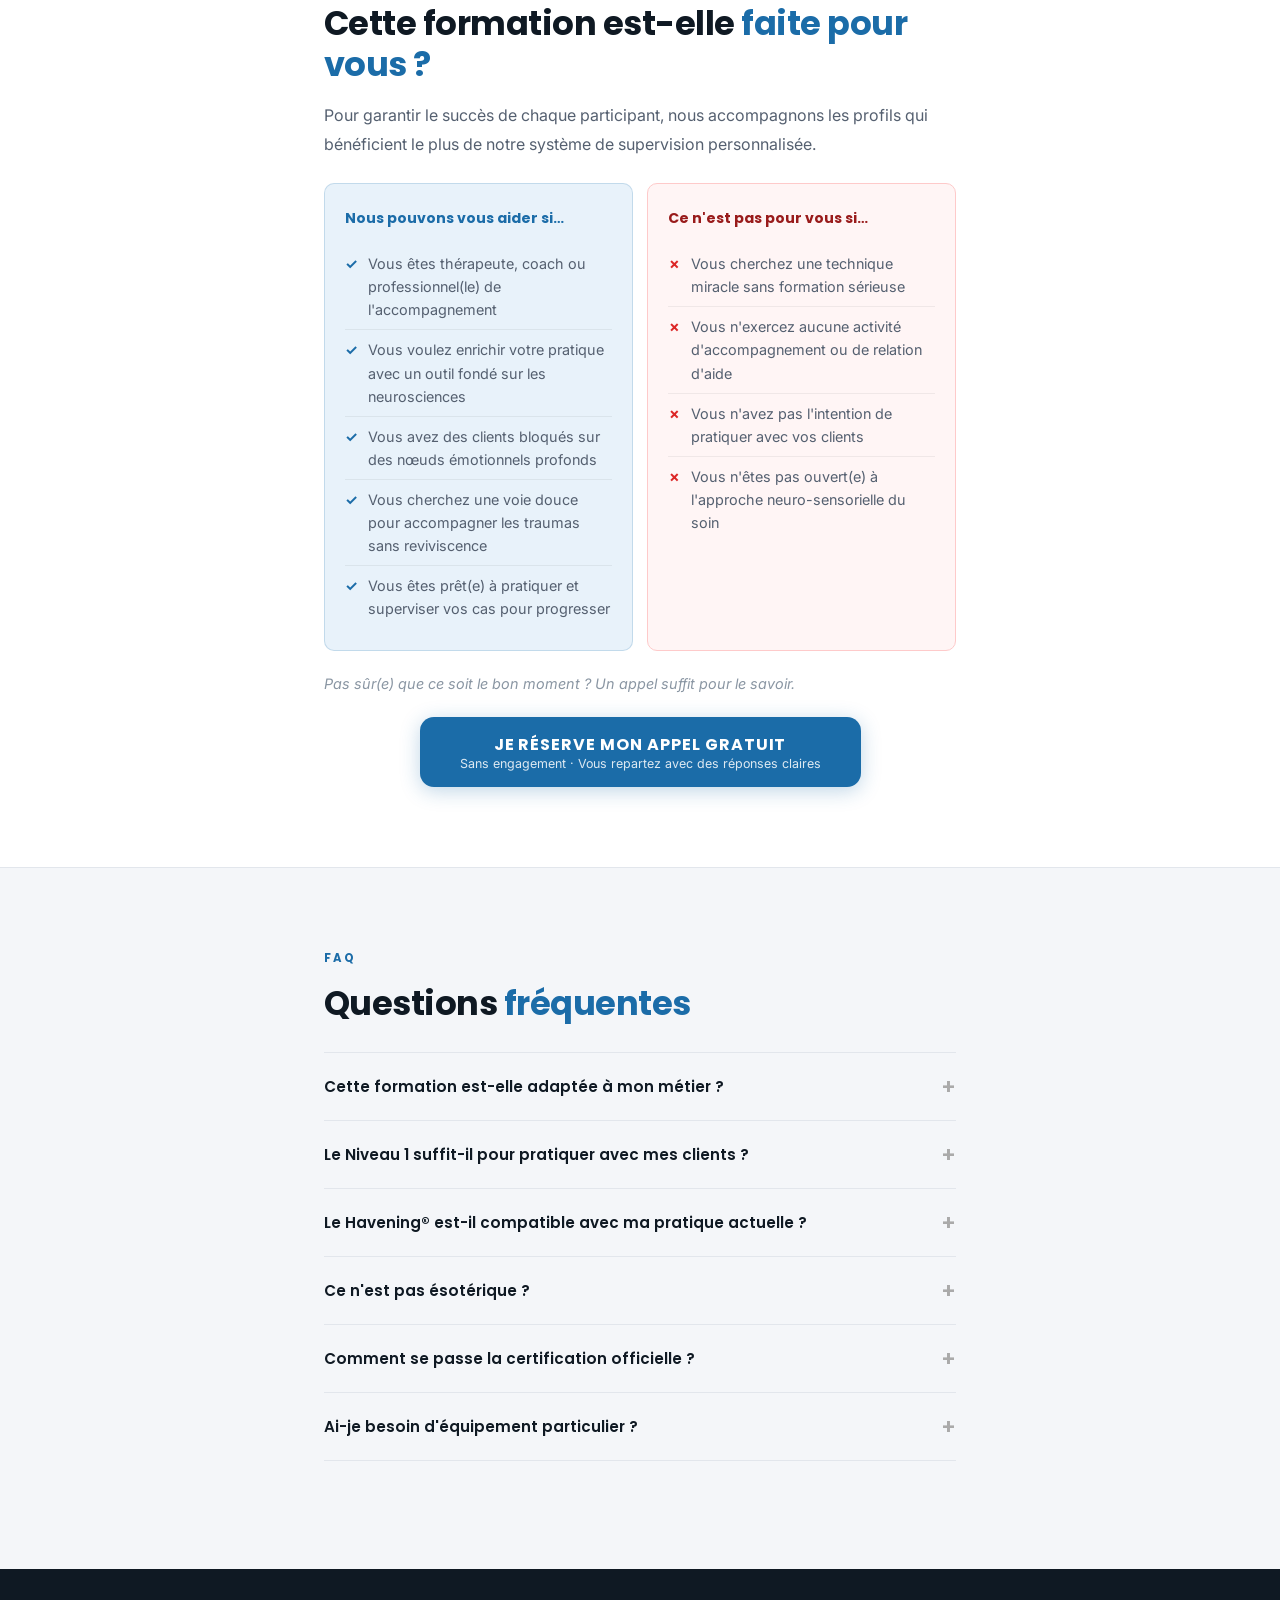
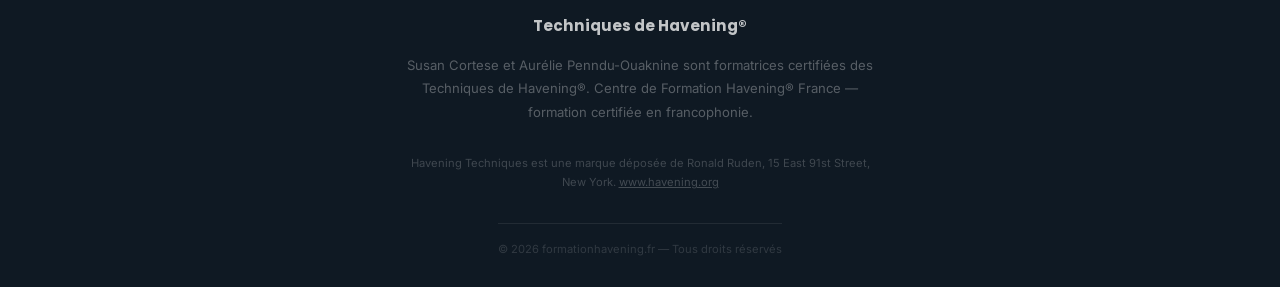
==== commit c3dfe1c2: "Add files via upload" ====
--- a/index.html
+++ b/index.html
@@ -643,7 +643,7 @@
   <div class="col-w">
     <div class="col" style="padding:0; margin-bottom:0;">
       <span class="eyebrow rv">Témoignages</span>
-      <h2 class="rv">Des praticiens comme vous — avant &amp; après le <span class="hl">Havening®</span></h2>
+      <h2 class="rv">Des praticiens comme vous, avant &amp; après le <span class="hl">Havening®</span></h2>
       <p class="rv" style="color:var(--mid);">8 praticiens certifiés témoignent. Chacun ressemble peut-être à votre prochain avant/après.</p>
     </div>
     <div class="vcaps-grid">
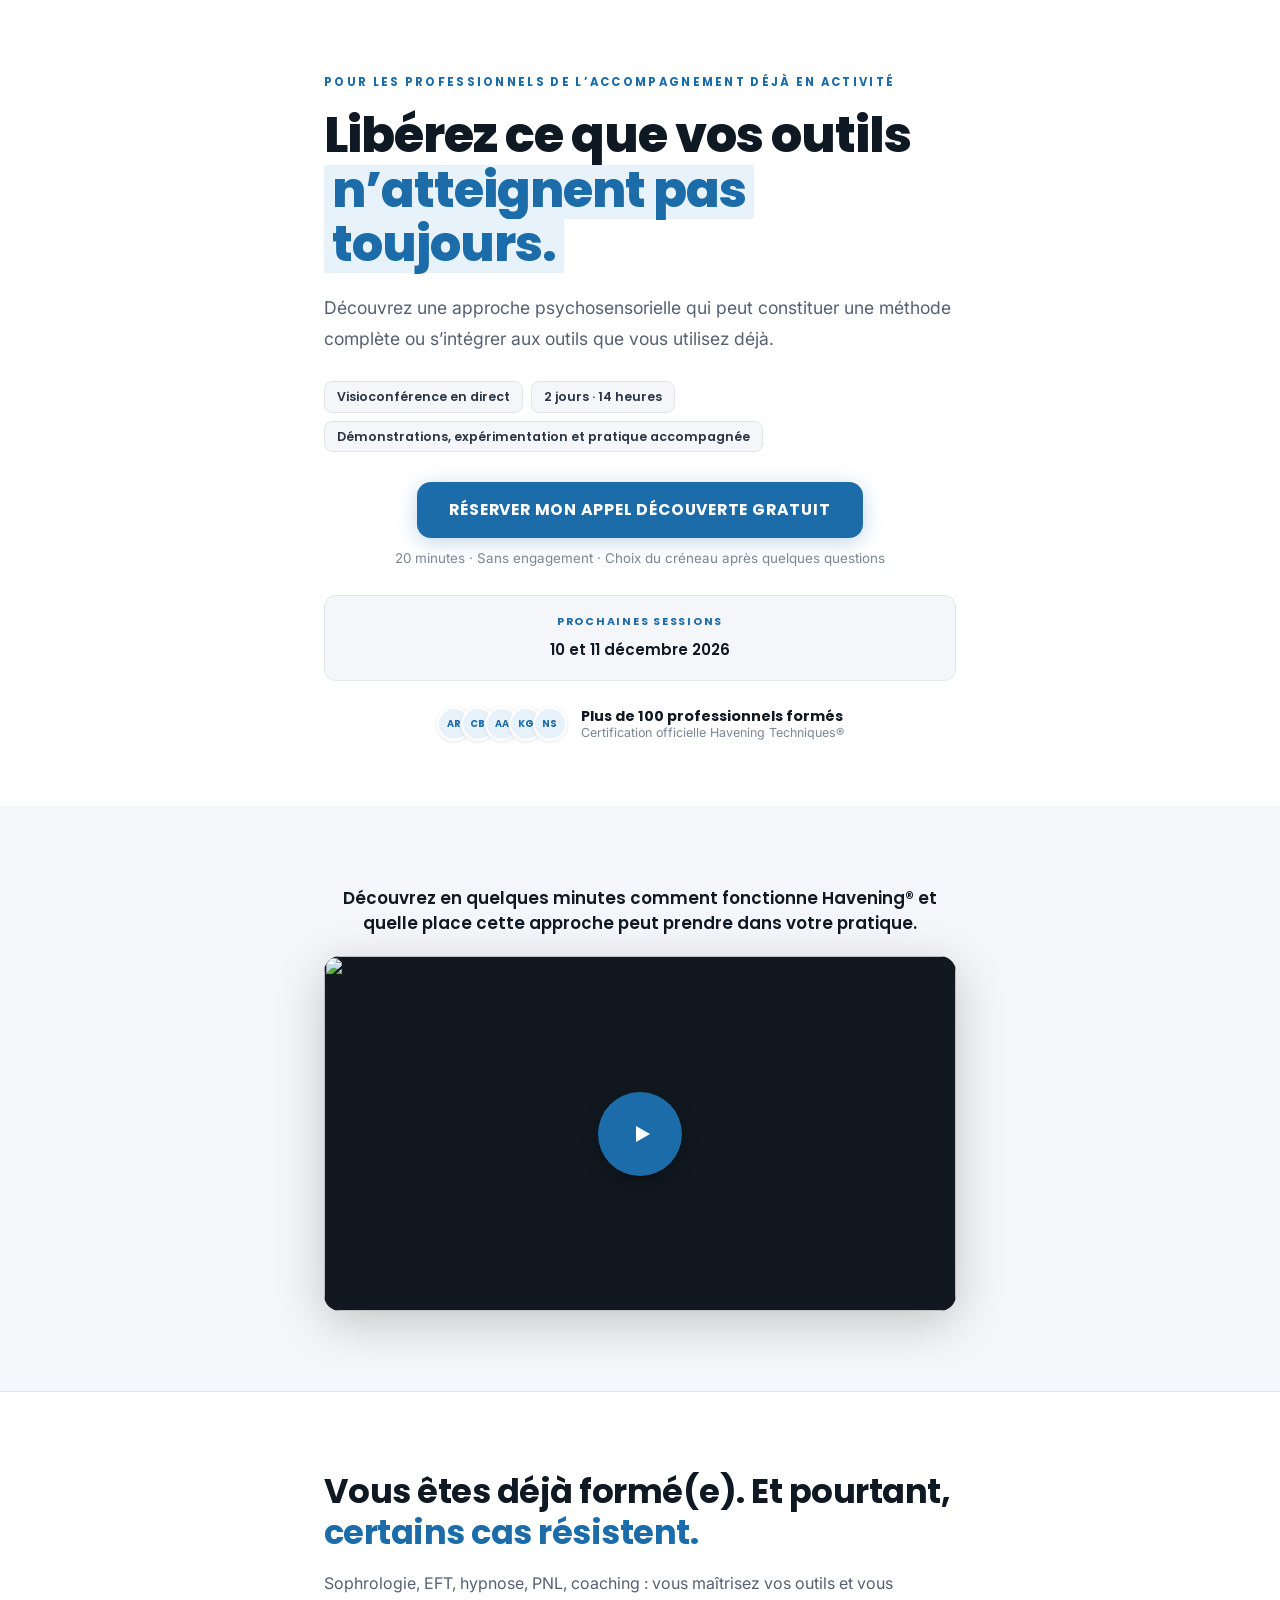
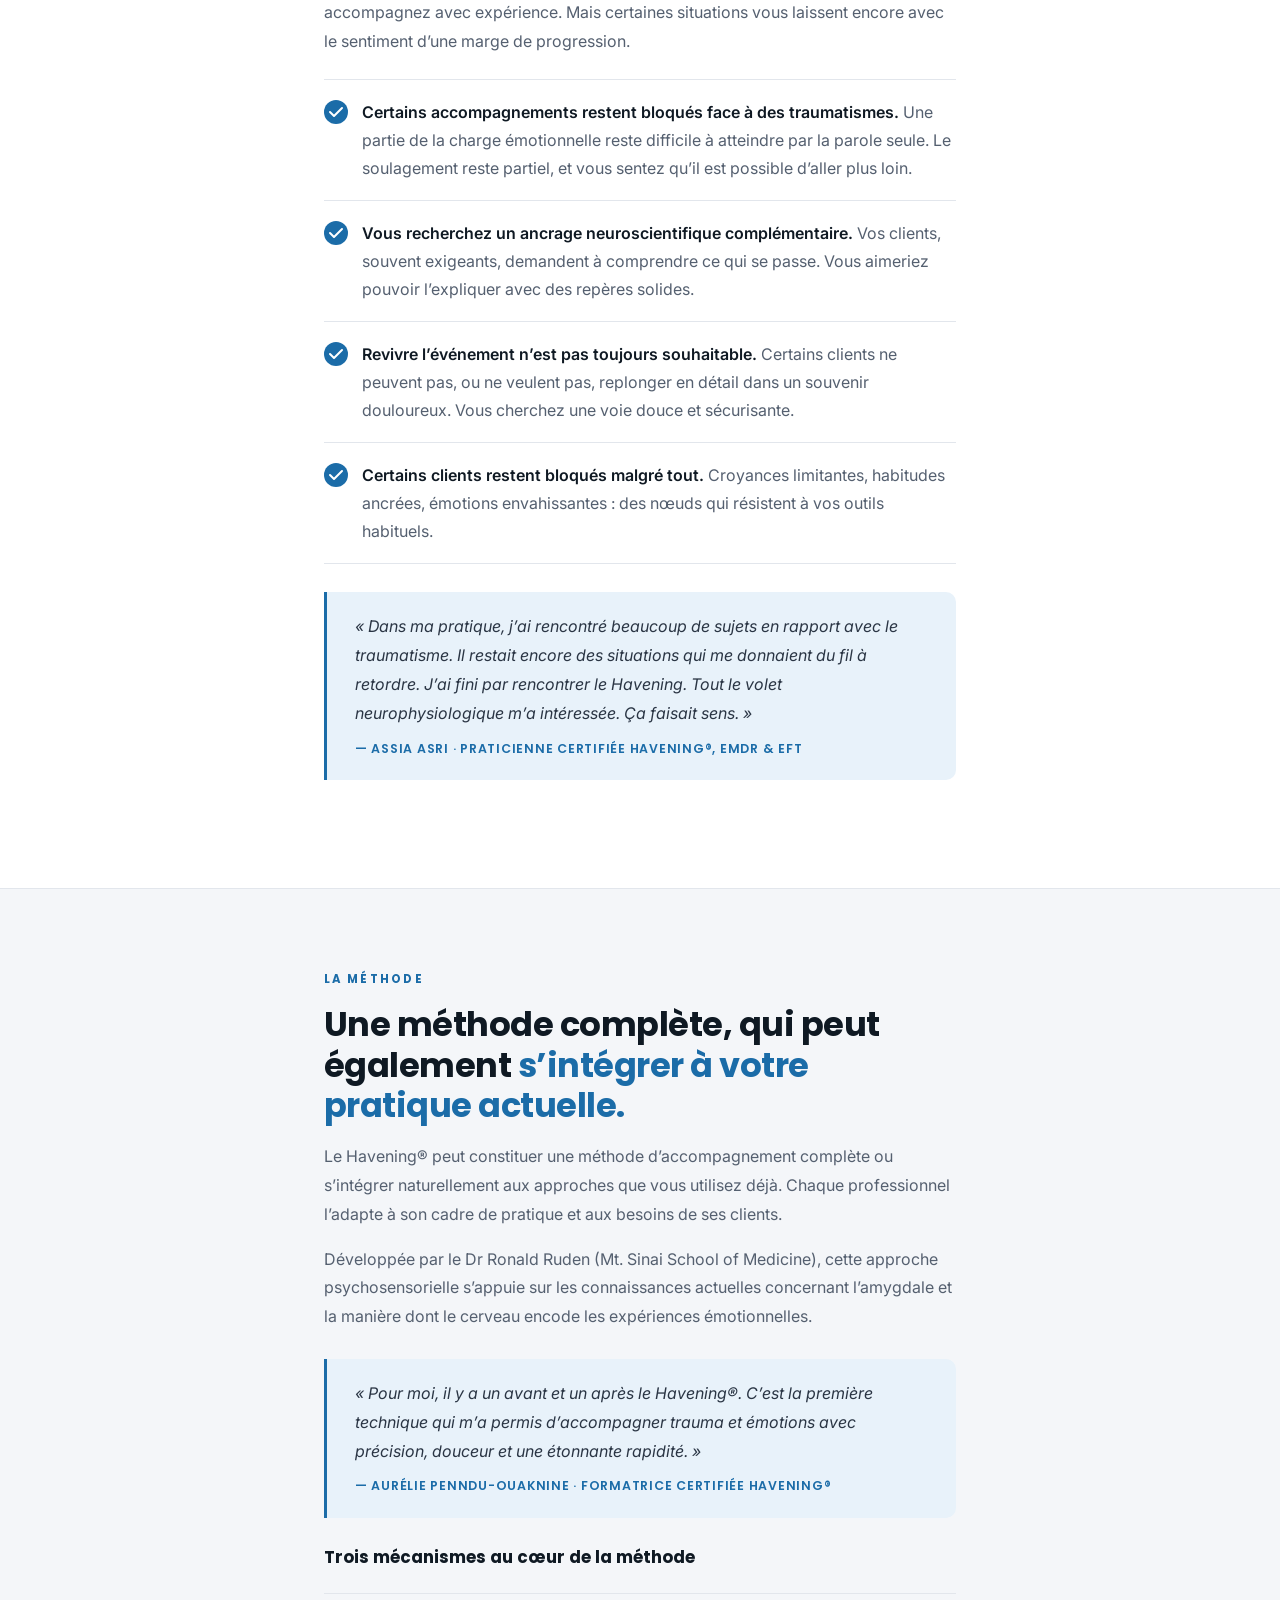
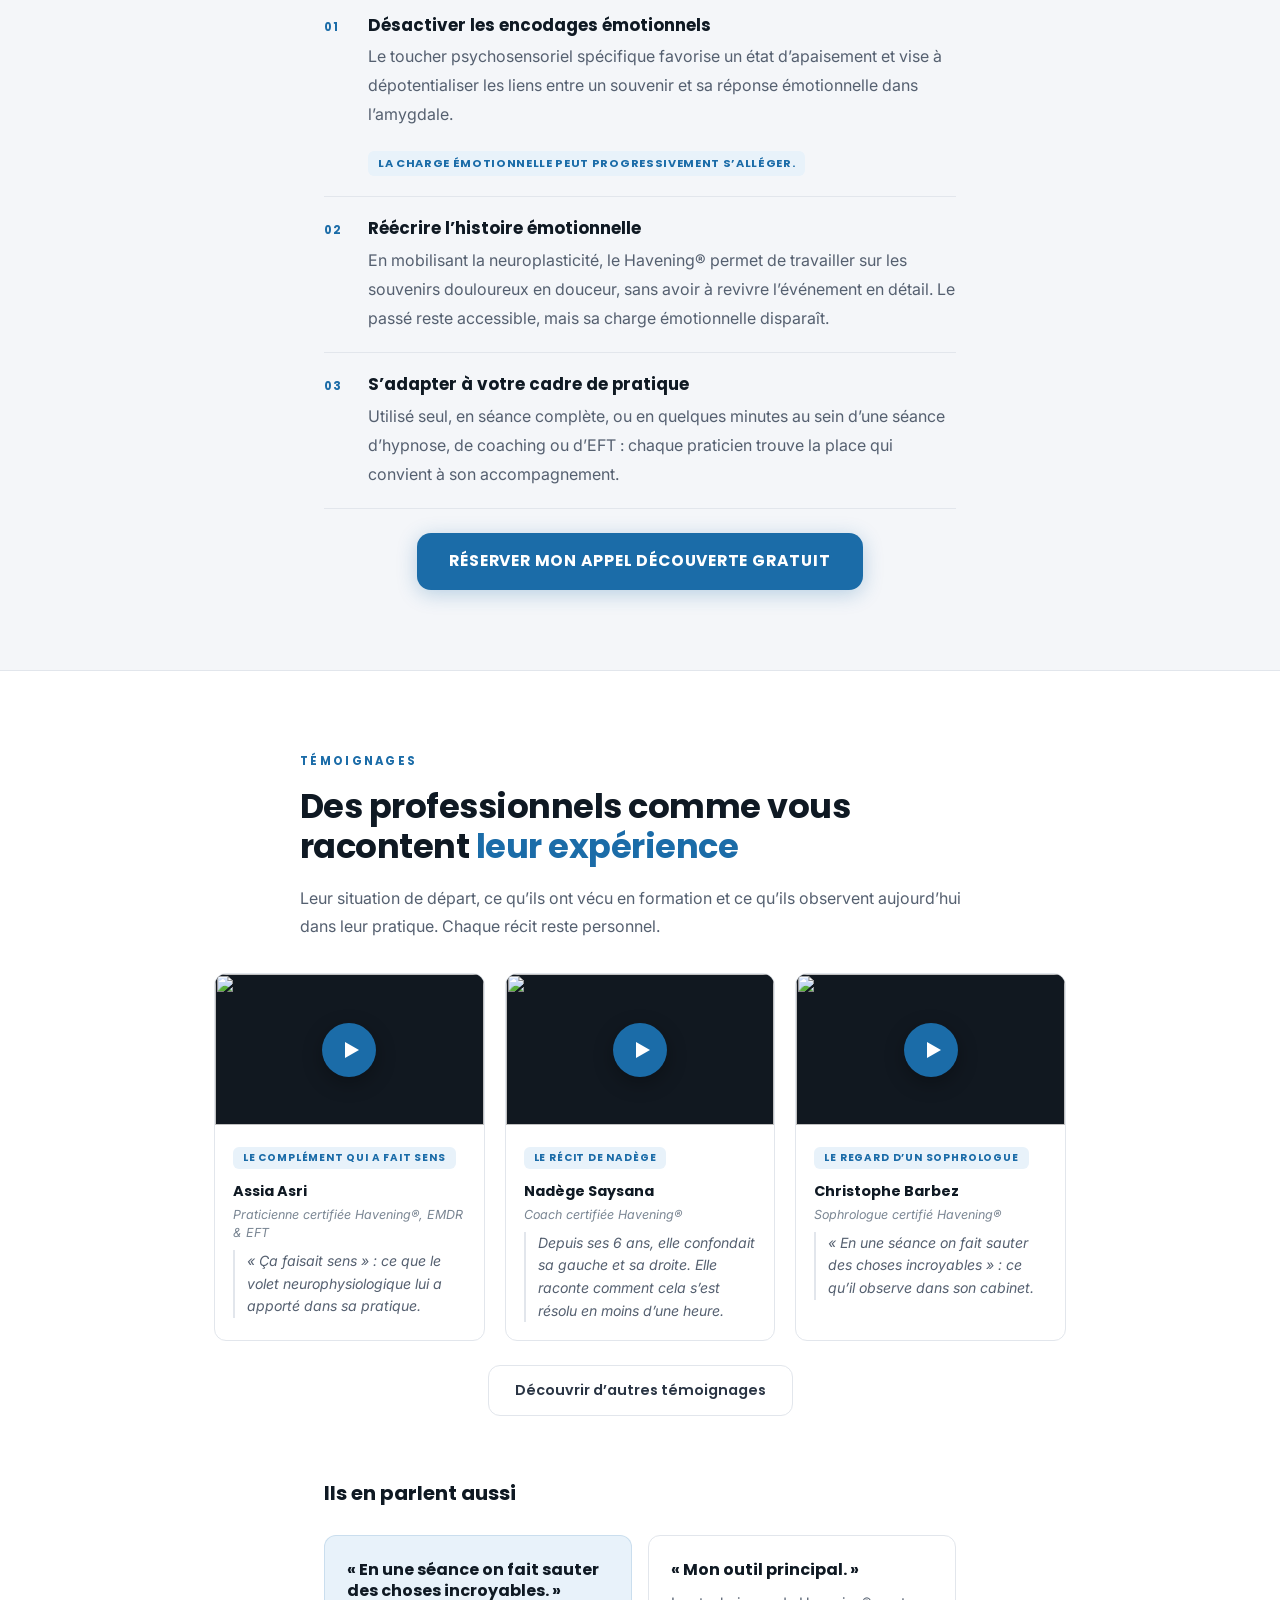
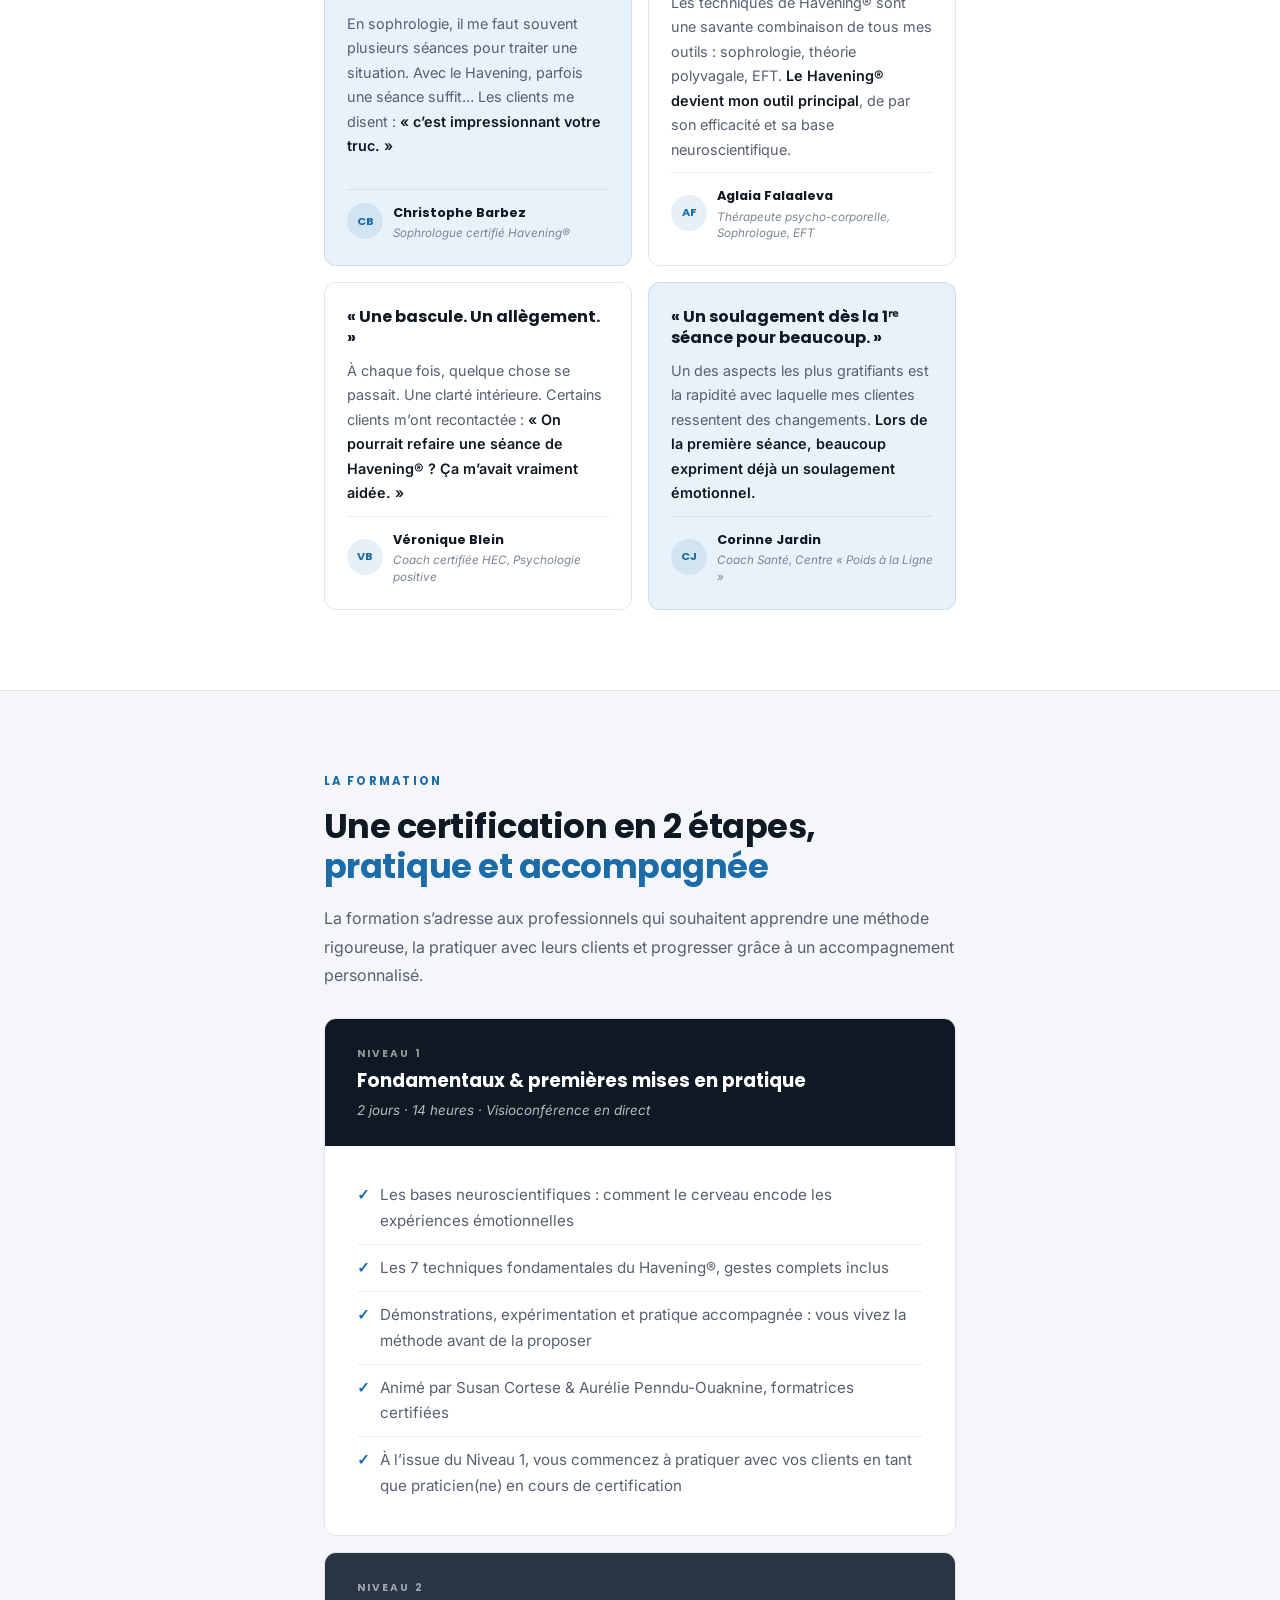
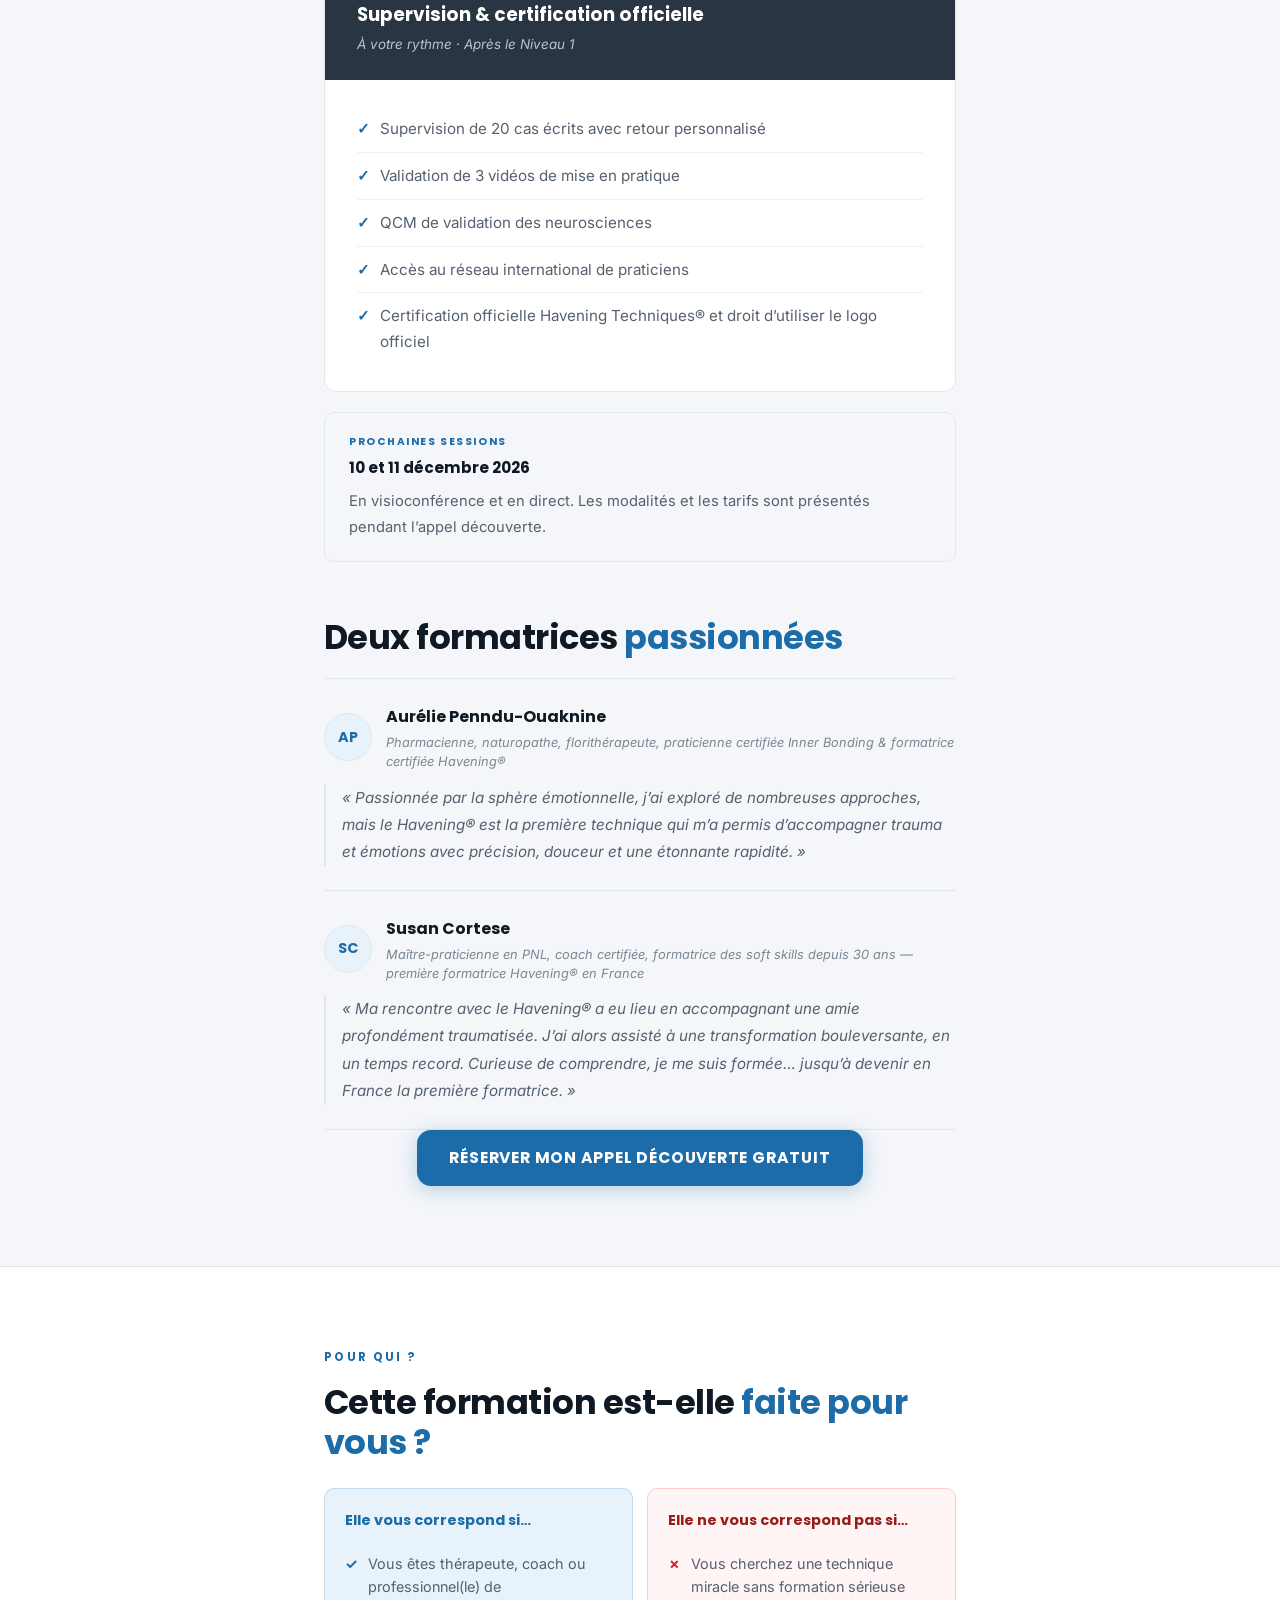
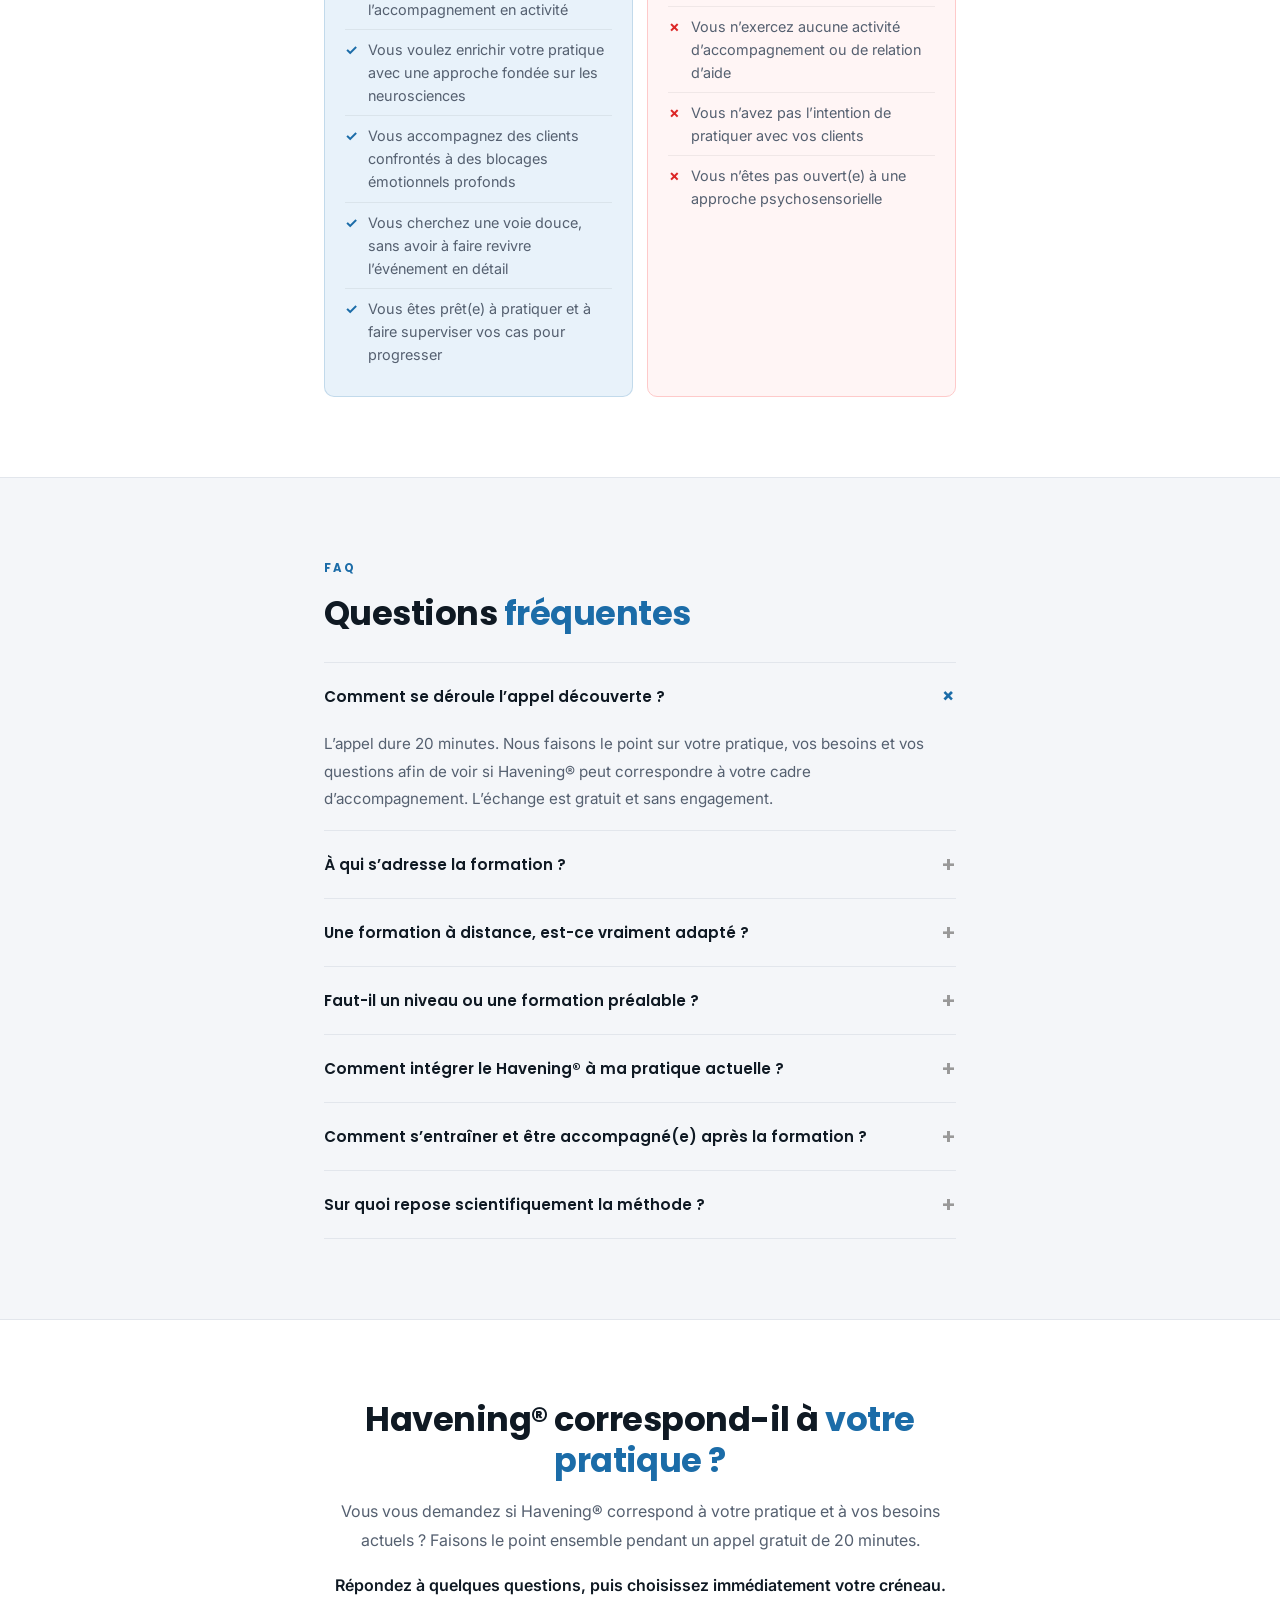
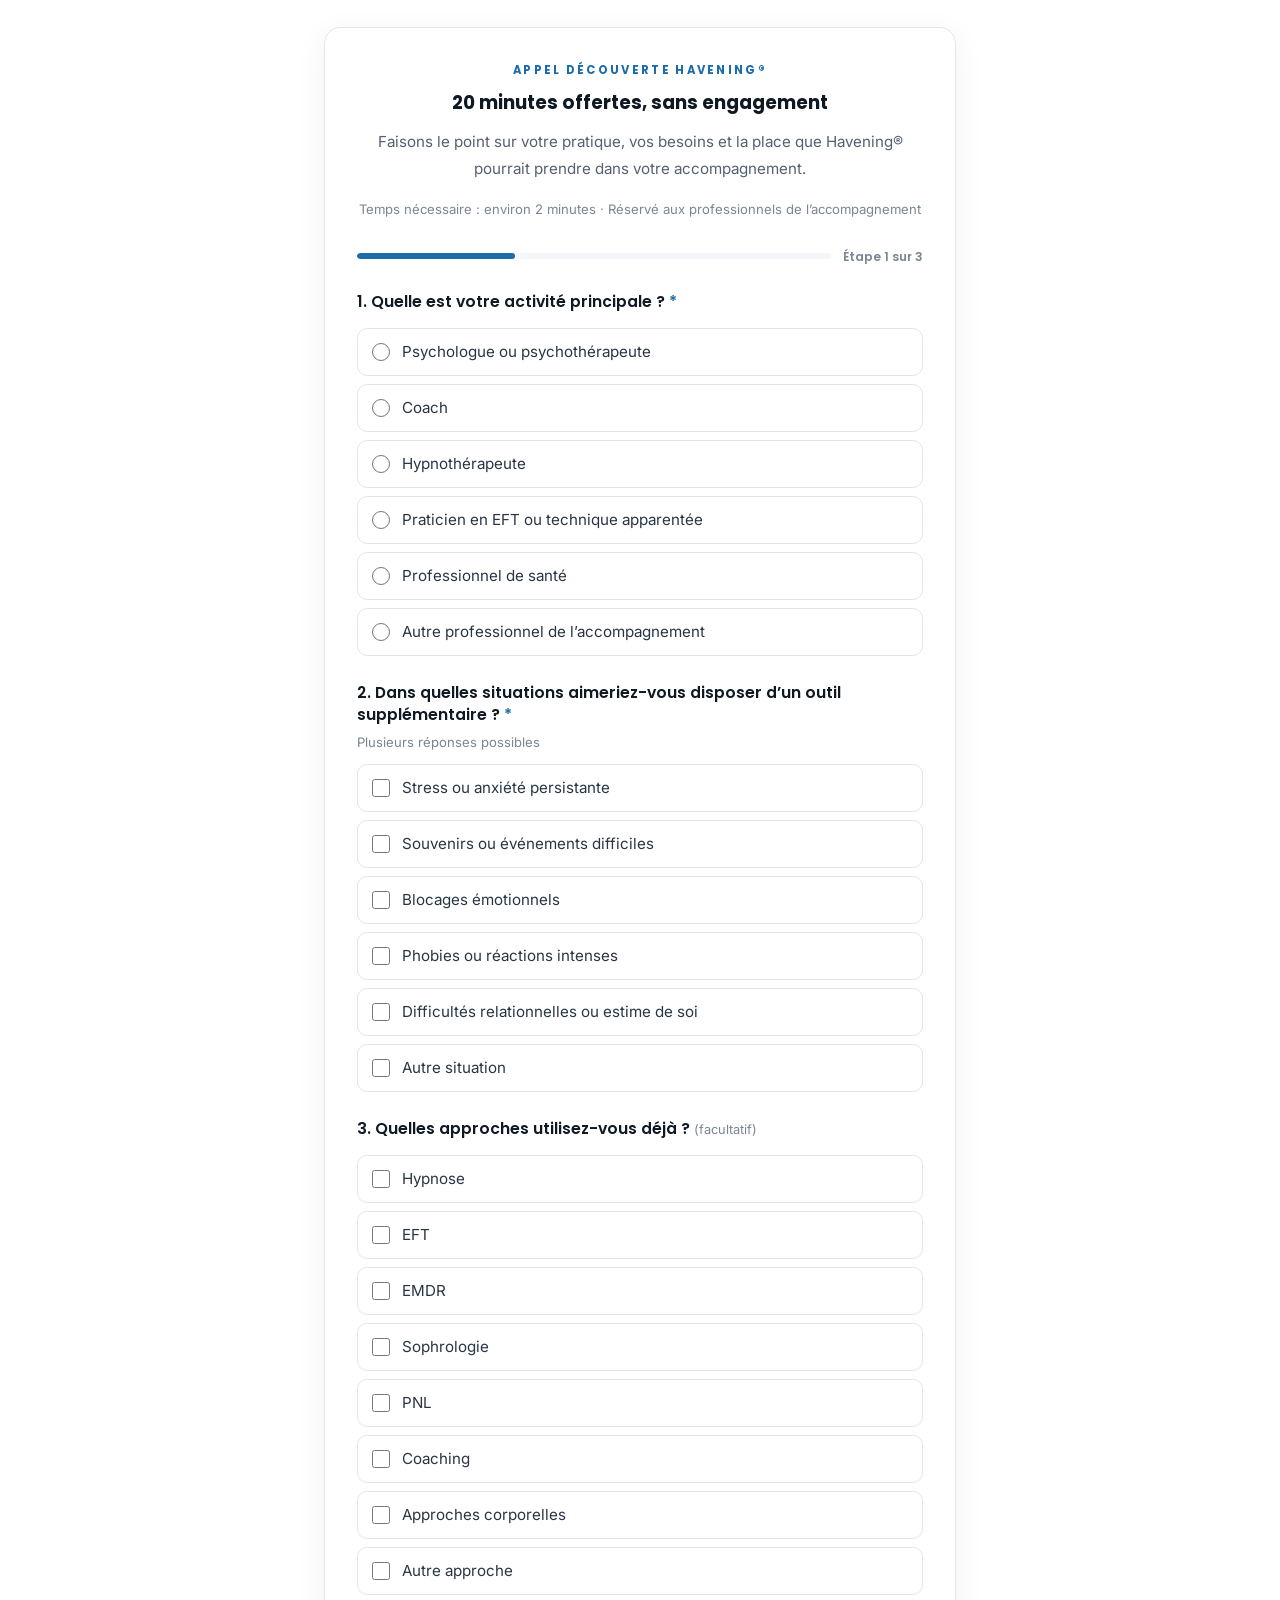
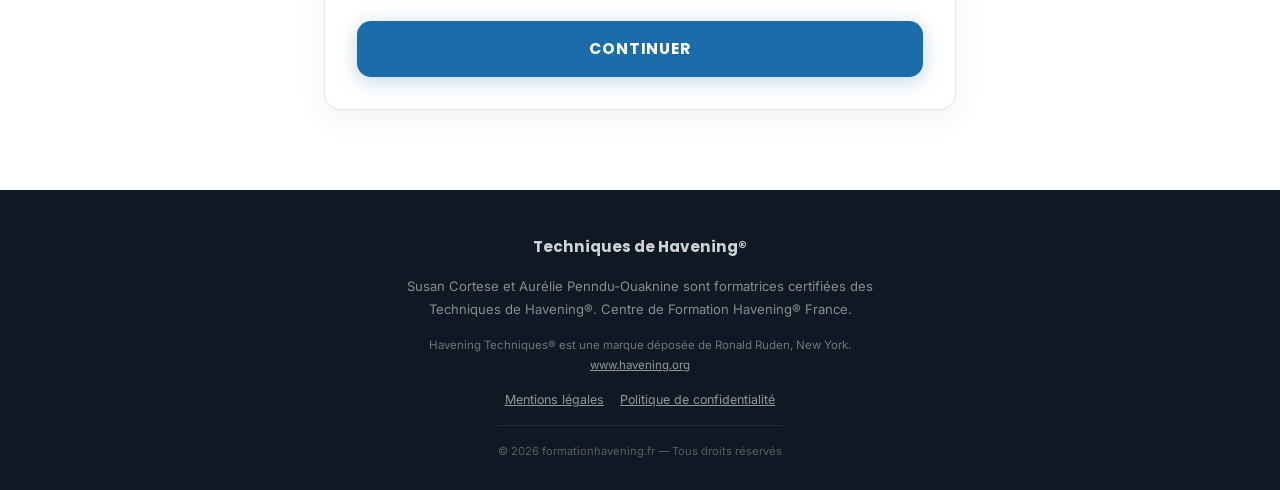
==== commit 5ba46be5: "Add files via upload" ====
--- a/index.html
+++ b/index.html
@@ -1,990 +1,580 @@
 <!DOCTYPE html>
 <html lang="fr">
 <head>
-<meta charset="UTF-8"/>
-<meta name="viewport" content="width=device-width, initial-scale=1.0"/>
-<title>Devenez Praticien(ne) Certifié(e) Havening® | Formation France</title>
-<link rel="preconnect" href="https://fonts.googleapis.com"/>
-<link rel="preconnect" href="https://fonts.gstatic.com" crossorigin/>
-<link href="https://fonts.googleapis.com/css2?family=Poppins:wght@400;600;700;800&family=Inter:wght@400;500;600&display=swap" rel="stylesheet"/>
-<style>
-
-/* ============================================================
-   TOKENS
-============================================================ */
-:root {
-  --ink:        #0F1923;
-  --ink2:       #2A3544;
-  --mid:        #556070;
-  --soft:       #8A96A3;
-  --bg:         #FFFFFF;
-  --bg-alt:     #F4F6F9;
-  --border:     #E2E6EC;
-  --accent:     #1B6CA8;       /* bleu institutionnel sobre */
-  --accent-bg:  #E8F2FA;       /* fond accent H1 */
-  --cta:        #1B6CA8;       /* bouton principal */
-  --cta-hover:  #155A8E;
-  --gold:       #C49A3C;       /* étoiles, petits accents */
-  --poppins:    'Poppins', sans-serif;
-  --inter:      'Inter', sans-serif;
-}
-
-/* ============================================================
-   RESET
-============================================================ */
-*, *::before, *::after { margin:0; padding:0; box-sizing:border-box; }
-html { scroll-behavior:smooth; }
-body {
-  font-family: var(--inter);
-  background: var(--bg);
-  color: var(--ink2);
-  font-size: 17px;
-  line-height: 1.75;
-  overflow-x: hidden;
-}
-
-/* ============================================================
-   LAYOUT
-============================================================ */
-.col     { max-width:680px; margin:0 auto; padding:0 24px; }
-.col-w   { max-width:900px; margin:0 auto; padding:0 24px; }
-.section { padding:80px 0; }
-.bg-alt  { background: var(--bg-alt); }
-hr.sep   { border:none; border-top:1px solid var(--border); margin:0; }
-
-/* ============================================================
-   TYPOGRAPHIE
-============================================================ */
-h1 {
-  font-family: var(--poppins);
-  font-size: clamp(2.2rem, 5vw, 3.1rem);
-  font-weight: 800;
-  line-height: 1.1;
-  color: var(--ink);
-  letter-spacing: -0.02em;
-  margin-bottom: 20px;
-}
-/* Mise en valeur mot-clé H1 — fond clair + texte accent, coins arrondis */
-h1 .hl {
-  background: var(--accent-bg);
-  color: var(--accent);
-  border-radius: 8px;
-  padding: 0 8px 2px;
-  display: inline;
-}
-
-h2 {
-  font-family: var(--poppins);
-  font-size: clamp(1.6rem, 3.5vw, 2.1rem);
-  font-weight: 700;
-  line-height: 1.2;
-  color: var(--ink);
-  letter-spacing: -0.015em;
-  margin-bottom: 16px;
-}
-/* Mise en valeur mot-clé H2 — couleur seule, pas de fond */
-h2 .hl { color: var(--accent); }
-
-h3 {
-  font-family: var(--poppins);
-  font-size: 1.05rem;
-  font-weight: 700;
-  color: var(--ink);
-  margin-bottom: 6px;
-}
-
-p { font-size:1rem; color:var(--mid); line-height:1.8; margin-bottom:16px; }
-p:last-child { margin-bottom:0; }
-p strong, li strong { font-weight:600; color:var(--ink); }
-
-.lead {
-  font-size: 1.1rem;
-  color: var(--mid);
-  line-height: 1.85;
-  margin-bottom: 0;
-}
-
-/* ============================================================
-   EYEBROW
-============================================================ */
-.eyebrow {
-  display: block;
-  font-family: var(--poppins);
-  font-size: 0.72rem;
-  font-weight: 700;
-  letter-spacing: 0.2em;
-  text-transform: uppercase;
-  color: var(--accent);
-  margin-bottom: 16px;
-}
-
-/* ============================================================
-   BOUTON CTA — bloc plein, 2 lignes
-============================================================ */
-.btn-cta {
-  display: inline-flex;
-  flex-direction: column;
-  align-items: center;
-  justify-content: center;
-  background: var(--cta);
-  color: #fff;
-  text-decoration: none;
-  border-radius: 14px;
-  padding: 18px 40px 16px;
-  border: none;
-  cursor: pointer;
-  box-shadow: 0 4px 20px rgba(27,108,168,0.28);
-  transition: background 0.2s, transform 0.15s, box-shadow 0.2s;
-  min-width: 320px;
-}
-.btn-cta:hover {
-  background: var(--cta-hover);
-  transform: translateY(-2px);
-  box-shadow: 0 8px 28px rgba(27,108,168,0.35);
-}
-.btn-cta .btn-main {
-  font-family: var(--poppins);
-  font-size: 1rem;
-  font-weight: 700;
-  letter-spacing: 0.06em;
-  text-transform: uppercase;
-  color: #fff;
-  line-height: 1.2;
-}
-.btn-cta .btn-sub {
-  font-family: var(--inter);
-  font-size: 0.78rem;
-  font-weight: 400;
-  color: rgba(255,255,255,0.85);
-  margin-top: 4px;
-  line-height: 1;
-}
-.cta-wrap { text-align:center; }
-
-/* ============================================================
-   BANDE DE PREUVE — avatars + stats
-============================================================ */
-.proof-band {
-  display: flex;
-  align-items: center;
-  gap: 16px;
-  margin-top: 28px;
-}
-.proof-avatars {
-  display: flex;
-  align-items: center;
-}
-.proof-av {
-  width: 36px; height: 36px;
-  border-radius: 50%;
-  border: 2px solid #fff;
-  background: var(--accent-bg);
-  display: flex; align-items: center; justify-content: center;
-  font-family: var(--poppins);
-  font-size: 0.62rem;
-  font-weight: 700;
-  color: var(--accent);
-  flex-shrink: 0;
-  margin-left: -10px;
-  box-shadow: 0 1px 4px rgba(0,0,0,0.1);
-}
-.proof-avatars .proof-av:first-child { margin-left: 0; }
-.proof-text { display: flex; flex-direction: column; gap: 1px; }
-.proof-main {
-  font-family: var(--poppins);
-  font-size: 0.9rem;
-  font-weight: 700;
-  color: var(--ink);
-  line-height: 1.2;
-}
-.proof-sub {
-  font-family: var(--inter);
-  font-size: 0.78rem;
-  color: var(--soft);
-  line-height: 1.3;
-}
-
-/* Bande courte (avant VSL) */
-.proof-short {
-  display: flex;
-  align-items: center;
-  gap: 10px;
-  margin: 20px auto 24px;
-  justify-content: center;
-}
-.proof-short .proof-avatars .proof-av { width:30px; height:30px; font-size:0.55rem; margin-left:-8px; }
-.proof-short .proof-main { font-size:0.85rem; }
-
-/* ============================================================
-   VSL — cadre sombre, ratio 16:9
-============================================================ */
-.vsl-wrap {
-  background: #111820;
-  border-radius: 16px;
-  overflow: hidden;
-  box-shadow: 0 12px 48px rgba(0,0,0,0.22);
-  position: relative;
-  width: 100%;
-  padding-top: 56.25%;
-  margin: 0 auto;
-}
-.vsl-wrap iframe {
-  position: absolute;
-  inset: 0; width: 100%; height: 100%;
-  border: none; display: block;
-}
-
-/* ============================================================
-   TÉMOIGNAGE HÉRO
-============================================================ */
-.hero-testi {
-  display: flex; gap: 14px; align-items: flex-start;
-  padding: 20px 24px;
-  background: var(--bg-alt);
-  border: 1px solid var(--border);
-  border-radius: 12px;
-  margin-top: 32px;
-}
-.hero-av {
-  width: 48px; height: 48px; border-radius: 50%;
-  background: var(--accent-bg);
-  display: flex; align-items: center; justify-content: center;
-  font-family: var(--poppins); font-size: 0.85rem; font-weight: 700;
-  color: var(--accent); flex-shrink: 0; border: 1px solid var(--border);
-}
-.stars { color: var(--gold); font-size: 0.85rem; letter-spacing: 2px; margin-bottom: 8px; }
-.testi-q { font-size: 0.95rem; color: var(--ink2); line-height: 1.65; margin-bottom: 8px; font-style: italic; }
-.testi-n { font-family: var(--poppins); font-size: 0.78rem; font-weight: 700; color: var(--ink); text-transform: uppercase; letter-spacing: 0.06em; }
-.testi-r { font-size: 0.78rem; color: var(--soft); }
-
-/* ============================================================
-   LISTES PAIN POINTS
-============================================================ */
-.check-list { list-style: none; margin: 24px 0; }
-.check-list li {
-  display: flex; gap: 14px; align-items: flex-start;
-  padding: 18px 0; border-bottom: 1px solid var(--border);
-  font-size: 1rem; color: var(--mid); line-height: 1.75;
-}
-.check-list li:first-child { border-top: 1px solid var(--border); }
-.chk { width: 24px; height: 24px; flex-shrink: 0; margin-top: 2px; }
-
-/* ============================================================
-   BLOCKQUOTE
-============================================================ */
-.bq {
-  border-left: 3px solid var(--accent);
-  background: var(--accent-bg);
-  border-radius: 0 10px 10px 0;
-  padding: 20px 28px;
-  margin: 28px 0;
-  font-style: italic;
-  font-size: 1rem;
-  color: var(--ink2);
-  line-height: 1.8;
-}
-.bq cite {
-  display: block; margin-top: 10px; font-style: normal;
-  font-size: 0.78rem; font-weight: 600;
-  font-family: var(--poppins); color: var(--accent);
-  letter-spacing: 0.06em; text-transform: uppercase;
-}
-
-/* ============================================================
-   MÉCANISMES
-============================================================ */
-.mecas { margin: 24px 0; }
-.meca {
-  display: flex; gap: 16px; align-items: flex-start;
-  padding: 20px 0; border-bottom: 1px solid var(--border);
-}
-.meca:first-child { border-top: 1px solid var(--border); }
-.meca-num {
-  font-family: var(--poppins);
-  font-size: 0.72rem; font-weight: 700;
-  color: var(--accent); letter-spacing: 0.1em;
-  flex-shrink: 0; margin-top: 3px; width: 28px;
-}
-/* Label accent sous chaque mécanisme */
-.meca-tag {
-  display: inline-block;
-  background: var(--accent-bg);
-  color: var(--accent);
-  font-family: var(--poppins);
-  font-size: 0.7rem; font-weight: 700;
-  letter-spacing: 0.08em; text-transform: uppercase;
-  padding: 3px 10px; border-radius: 6px;
-  margin-top: 6px;
-}
-
-/* ============================================================
-   GRILLE VIDÉOS TÉMOIGNAGES 2 COLONNES
-============================================================ */
-.vcaps-grid {
-  display: grid; grid-template-columns: 1fr 1fr;
-  gap: 20px; margin-top: 32px;
-}
-.vcap-card {
-  background: var(--bg);
-  border: 1px solid var(--border);
-  border-radius: 12px; overflow: hidden;
-  transition: border-color 0.2s, transform 0.2s, box-shadow 0.2s;
-}
-.vcap-card:hover { border-color: var(--accent); transform: translateY(-3px); box-shadow: 0 10px 28px rgba(0,0,0,0.08); }
-.vcap-thumb { position: relative; width: 100%; padding-top: 56.25%; background: #111820; overflow: hidden; }
-.vcap-thumb iframe { position: absolute; inset: 0; width: 100%; height: 100%; border: none; }
-.vcap-info { padding: 16px 18px 18px; }
-.vcap-label {
-  display: inline-block;
-  background: var(--accent-bg); color: var(--accent);
-  font-family: var(--poppins); font-size: 0.65rem; font-weight: 700;
-  letter-spacing: 0.1em; text-transform: uppercase;
-  padding: 3px 10px; border-radius: 6px; margin-bottom: 10px;
-  border: 1px solid rgba(27,108,168,0.15);
-}
-.vcap-name { font-family: var(--poppins); font-size: 0.9rem; font-weight: 700; color: var(--ink); margin-bottom: 2px; }
-.vcap-role { font-size: 0.78rem; color: var(--soft); font-style: italic; margin-bottom: 8px; }
-.vcap-excerpt { font-size: 0.88rem; font-style: italic; color: var(--mid); line-height: 1.6; border-left: 2px solid var(--border); padding-left: 12px; }
-
-/* ============================================================
-   TÉMOIGNAGES ÉCRITS 2 COLONNES
-============================================================ */
-.tc-grid { display: grid; grid-template-columns: 1fr 1fr; gap: 16px; margin-top: 28px; }
-.tc-card { border-radius: 12px; padding: 24px 22px; display: flex; flex-direction: column; gap: 10px; }
-.tc-blue { background: var(--accent-bg); border: 1px solid rgba(27,108,168,0.15); }
-.tc-gray { background: var(--bg-alt); border: 1px solid var(--border); }
-.tc-stars { color: var(--gold); font-size: 0.82rem; letter-spacing: 2px; }
-.tc-result { font-family: var(--poppins); font-size: 1rem; font-weight: 700; color: var(--ink); line-height: 1.3; margin: 0; }
-.tc-body { font-size: 0.9rem; color: var(--mid); line-height: 1.7; margin: 0; flex: 1; }
-.tc-footer { display: flex; align-items: center; gap: 10px; padding-top: 12px; border-top: 1px solid rgba(0,0,0,0.07); margin-top: auto; }
-.tc-av { width: 36px; height: 36px; border-radius: 50%; background: rgba(27,108,168,0.1); flex-shrink: 0; display: flex; align-items: center; justify-content: center; font-family: var(--poppins); font-size: 0.7rem; font-weight: 700; color: var(--accent); }
-.tc-name { font-family: var(--poppins); font-size: 0.8rem; font-weight: 700; color: var(--ink); margin-bottom: 1px; }
-.tc-role { font-size: 0.73rem; color: var(--soft); font-style: italic; line-height: 1.4; }
-
-/* ============================================================
-   PROGRAMME
-============================================================ */
-.prog-cards { display: flex; flex-direction: column; gap: 16px; margin-top: 28px; }
-.prog-card { border-radius: 12px; overflow: hidden; border: 1px solid var(--border); }
-.prog-head { padding: 26px 32px; background: var(--ink); color: white; }
-.prog-head.alt { background: var(--ink2); }
-.prog-level { font-family: var(--poppins); font-size: 0.65rem; font-weight: 700; letter-spacing: 0.2em; text-transform: uppercase; opacity: 0.45; margin-bottom: 6px; }
-.prog-head h3 { font-size: 1.15rem; color: white; margin-bottom: 6px; }
-.prog-dur { font-size: 0.84rem; opacity: 0.5; font-style: italic; }
-.prog-body { background: white; padding: 26px 32px; }
-.prog-feats { list-style: none; }
-.prog-feats li { display: flex; gap: 10px; align-items: flex-start; font-size: 0.95rem; color: var(--mid); line-height: 1.7; padding: 10px 0; border-bottom: 1px solid #f0f0f0; }
-.prog-feats li:last-child { border-bottom: none; }
-.prog-feats li::before { content: '✓'; color: var(--accent); font-weight: 700; flex-shrink: 0; margin-top: 1px; font-family: var(--poppins); }
-
-.garantie {
-  background: var(--bg-alt); border: 1px solid var(--border);
-  border-radius: 10px; padding: 20px 24px; margin-top: 20px;
-}
-.garantie-label { font-family: var(--poppins); font-size: 0.65rem; font-weight: 700; letter-spacing: 0.15em; text-transform: uppercase; color: var(--accent); margin-bottom: 4px; }
-.garantie h4 { font-family: var(--poppins); font-size: 0.95rem; font-weight: 700; color: var(--ink); margin-bottom: 6px; }
-.garantie p { font-size: 0.9rem; color: var(--mid); }
-
-/* ============================================================
-   FORMATRICES
-============================================================ */
-.fmt-cards { margin-top: 28px; }
-.fmt-card { padding: 24px 0; border-bottom: 1px solid var(--border); }
-.fmt-card:first-child { border-top: 1px solid var(--border); }
-.fmt-header { display: flex; align-items: center; gap: 14px; margin-bottom: 12px; }
-.fmt-av { width: 48px; height: 48px; border-radius: 50%; background: var(--accent-bg); display: flex; align-items: center; justify-content: center; font-family: var(--poppins); font-size: 0.9rem; font-weight: 700; color: var(--accent); flex-shrink: 0; border: 1px solid var(--border); }
-.fmt-name { font-family: var(--poppins); font-size: 1rem; font-weight: 700; color: var(--ink); margin-bottom: 2px; }
-.fmt-role { font-size: 0.8rem; color: var(--soft); font-style: italic; line-height: 1.5; }
-.fmt-quote { font-style: italic; font-size: 0.95rem; color: var(--mid); line-height: 1.8; border-left: 2px solid var(--border); padding-left: 16px; }
-
-/* ============================================================
-   QUALIFICATION
-============================================================ */
-.qual-cols { display: grid; grid-template-columns: 1fr 1fr; gap: 14px; margin-top: 24px; }
-.qc { border-radius: 10px; padding: 22px 20px; }
-.qoui { background: var(--accent-bg); border: 1px solid rgba(27,108,168,0.18); }
-.qnon { background: #FFF5F5; border: 1px solid #FECACA; }
-.qc h3 { font-size: 0.88rem; margin-bottom: 14px; }
-.qoui h3 { color: var(--accent); }
-.qnon h3 { color: #991B1B; }
-.qlist { list-style: none; }
-.qlist li { display: flex; gap: 10px; align-items: flex-start; padding: 8px 0; border-bottom: 1px solid rgba(0,0,0,0.06); font-size: 0.9rem; color: var(--mid); line-height: 1.6; }
-.qlist li:last-child { border-bottom: none; }
-.co { color: var(--accent); font-weight: 700; flex-shrink: 0; }
-.cn { color: #DC2626; font-weight: 700; flex-shrink: 0; }
-
-/* ============================================================
-   FAQ
-============================================================ */
-.faq-list { margin: 28px 0; }
-.faq-item { border-bottom: 1px solid var(--border); }
-.faq-item:first-child { border-top: 1px solid var(--border); }
-.faq-btn {
-  width: 100%; background: none; border: none; cursor: pointer;
-  text-align: left; padding: 18px 0;
-  display: flex; justify-content: space-between; align-items: center; gap: 16px;
-  font-family: var(--poppins); font-size: 0.95rem; font-weight: 600;
-  color: var(--ink); transition: color 0.2s;
-}
-.faq-btn:hover { color: var(--accent); }
-.faq-ico { font-size: 1.3rem; color: #aaa; flex-shrink: 0; transition: transform 0.25s; }
-.faq-btn.open .faq-ico { transform: rotate(45deg); color: var(--accent); }
-.faq-ans { display: none; padding: 0 0 18px; font-size: 0.95rem; color: var(--mid); line-height: 1.8; }
-
-/* ============================================================
-   FOOTER
-============================================================ */
-footer { background: var(--ink); padding: 44px 0 28px; }
-.footer-inner { display: flex; flex-direction: column; align-items: center; text-align: center; gap: 14px; }
-.footer-logo { font-family: var(--poppins); font-size: 0.95rem; font-weight: 700; color: rgba(255,255,255,0.75); }
-.footer-desc { font-size: 0.82rem; color: rgba(255,255,255,0.3); line-height: 1.8; max-width: 480px; }
-.footer-legal { font-size: 0.7rem; color: rgba(255,255,255,0.2); line-height: 1.7; max-width: 480px; }
-.footer-legal a { color: rgba(255,255,255,0.22); }
-.footer-copy { font-size: 0.7rem; color: rgba(255,255,255,0.14); padding-top: 16px; border-top: 1px solid rgba(255,255,255,0.08); }
-
-/* ============================================================
-   RESPONSIVE
-============================================================ */
-@media (max-width: 640px) {
-  body { font-size: 16px; }
-  .col, .col-w { padding: 0 18px; }
-  .section { padding: 56px 0; }
-  h1 { font-size: 2rem; }
-  h2 { font-size: 1.5rem; }
-  .vcaps-grid, .tc-grid, .qual-cols { grid-template-columns: 1fr; }
-  .btn-cta { min-width: 0; width: 100%; }
-  .hero-testi { flex-direction: column; }
-  .proof-band { flex-direction: column; align-items: flex-start; gap: 10px; }
-  .prog-body, .prog-head { padding: 20px 18px; }
-}
-
-/* ============================================================
-   ANIMATIONS SCROLL
-============================================================ */
-.rv { opacity: 0; transform: translateY(16px); transition: opacity 0.5s ease, transform 0.5s ease; }
-.rv.visible { opacity: 1; transform: translateY(0); }
-
-</style>
+<meta charset="UTF-8">
+<meta name="viewport" content="width=device-width, initial-scale=1.0, viewport-fit=cover">
+<title>Formation Havening® pour les professionnels de l’accompagnement | Appel découverte</title>
+<meta name="description" content="Formation certifiante aux Techniques de Havening® pour thérapeutes et coachs. 2 jours, 14 heures en visioconférence. Réservez un appel découverte gratuit de 20 minutes.">
+<meta property="og:title" content="Libérez ce que vos outils n’atteignent pas toujours.">
+<link rel="preconnect" href="https://fonts.googleapis.com">
+<link rel="preconnect" href="https://fonts.gstatic.com" crossorigin>
+<link href="https://fonts.googleapis.com/css2?family=Poppins:wght@400;600;700;800&family=Inter:wght@400;500;600&display=swap" rel="stylesheet">
+<link rel="stylesheet" href="./assets/havening.css">
+<!-- MESURE : coller ici le code Google Tag Manager et/ou Meta Pixel.
+     Le script envoie déjà page_view, cta_click, form_start, form_submit,
+     calendar_view, booking_confirmed dans window.dataLayer (et fbq si présent). -->
 </head>
-<body>
-
-<!-- ============================================================
-     SECTION 1 — HÉRO
-     Eyebrow → H1 → Sous-titre → CTA → Preuve courte → VSL → Preuve complète → CTA
-============================================================ -->
-<section class="section" style="padding-top:72px; padding-bottom:64px;">
-  <div class="col">
-
-    <span class="eyebrow rv">Pour les thérapeutes et coachs déjà certifiés</span>
-
-    <h1 class="rv">
-      Libérez ce que vos outils 
-      <span class="hl">n'atteignent pas toujours.</span>
-    </h1>
-
-    <p class="lead rv">
-      Une approche issue des neurosciences pour accompagner en sécurité traumas, phobies et angoisses.
-    </p>
-
-    <div class="cta-wrap rv" style="margin-top:32px;">
-      <a href="formulaire.html" class="btn-cta">
-        <span class="btn-main">Je réserve mon appel gratuit</span>
-        <span class="btn-sub">Appel offert · sans engagement</span>
-      </a>
-    </div>
-
-    <!-- Preuve courte — avant la VSL -->
-    <div class="proof-short rv">
-      <div class="proof-avatars">
-        <div class="proof-av">AR</div>
-        <div class="proof-av">CB</div>
-        <div class="proof-av">AA</div>
-        <div class="proof-av">KG</div>
-        <div class="proof-av">NS</div>
-      </div>
-      <span class="proof-main">+100 praticiens formés en France</span>
-    </div>
-
-    <!-- VSL — cadre sombre, ratio 16:9 -->
-    <div class="vsl-wrap rv">
-      <iframe
-        src="https://www.youtube-nocookie.com/embed/TIKTUB5kE24?rel=0&modestbranding=1&color=white"
-        title="Présentation Havening® — Susan Cortese & Aurélie Penndu-Ouaknine"
-        allow="accelerometer; autoplay; clipboard-write; encrypted-media; gyroscope; picture-in-picture; fullscreen"
-        allowfullscreen
-      ></iframe>
-    </div>
-
-    <!-- Bande de preuve complète — après la VSL -->
-    <div class="proof-band rv" style="margin-top:28px; justify-content:center;">
-      <div class="proof-avatars">
-        <div class="proof-av">AR</div>
-        <div class="proof-av">CB</div>
-        <div class="proof-av">AA</div>
-        <div class="proof-av">KG</div>
-        <div class="proof-av">NS</div>
-        <div class="proof-av">PV</div>
-      </div>
-      <div class="proof-text">
-        <span class="proof-main">+100 praticiens formés en France</span>
-        <span class="proof-sub">Havening®, fondé en 2013 · certification officielle</span>
-      </div>
-    </div>
-
-    <!-- Second CTA -->
-    <div class="cta-wrap rv" style="margin-top:28px;">
-      <a href="formulaire.html" class="btn-cta">
-        <span class="btn-main">Je réserve mon appel gratuit</span>
-        <span class="btn-sub">Appel offert · sans engagement</span>
-      </a>
-    </div>
-
-  </div>
-</section>
-
-<hr class="sep"/>
-
-<!-- ============================================================
-     SECTION 2 — PERSONA
-============================================================ -->
-<section class="section bg-alt">
+<body data-page="entree" data-source="youtube" data-root="./">
+
+<!-- ============================================================
+     1 — PREMIER ÉCRAN (seul bloc qui varie entre YouTube et Meta)
+============================================================ -->
+<header class="section hero">
+  <div class="col">
+    <span class="eyebrow rv">Pour les professionnels de l’accompagnement déjà en activité</span>
+    <h1 class="rv">Libérez ce que vos outils <span class="hl">n’atteignent pas toujours.</span></h1>
+    <p class="lead rv">Découvrez une approche psychosensorielle qui peut constituer une méthode complète ou s’intégrer aux outils que vous utilisez déjà.</p>
+
+    <div class="practical rv" aria-label="Format de la formation">
+      <span>Visioconférence en direct</span><span>2 jours · 14 heures</span><span>Démonstrations, expérimentation et pratique accompagnée</span>
+    </div>
+
+    <div class="cta-wrap rv">
+      <a href="#questionnaire" class="btn-cta" data-cta="hero" id="hero-cta">Réserver mon appel découverte gratuit</a>
+      <span class="cta-micro">20 minutes · Sans engagement · Choix du créneau après quelques questions</span>
+    </div>
+
+    <div class="sessions-box rv" data-sessions-wrap>
+      <span class="lbl">Prochaines sessions</span>
+      <span class="dates" data-sessions>5 et 6 novembre 2026 · 10 et 11 décembre 2026</span>
+    </div>
+
+    <!-- Chiffre à confirmer avant mise en ligne -->
+    <div class="proof-band rv">
+      <div class="proof-avatars" aria-hidden="true">
+        <div class="proof-av">AR</div><div class="proof-av">CB</div><div class="proof-av">AA</div><div class="proof-av">KG</div><div class="proof-av">NS</div>
+      </div>
+      <div class="proof-main">Plus de 100 professionnels formés<span class="proof-sub">Certification officielle Havening Techniques®</span></div>
+    </div>
+  </div>
+</header>
+
+<main>
+<!-- ============================================================
+     2 — VIDÉO DE PRÉSENTATION
+============================================================ -->
+<section class="section bg-alt" aria-labelledby="video-title">
+  <div class="col">
+    <p class="video-title rv" id="video-title">Découvrez en quelques minutes comment fonctionne Havening® et quelle place cette approche peut prendre dans votre pratique.</p>
+    <div class="yt vsl rv" data-id="TIKTUB5kE24" data-title="Présentation Havening® — Susan Cortese et Aurélie Penndu-Ouaknine"></div>
+  </div>
+</section>
+
+<hr class="sep">
+
+<!-- ============================================================
+     3 — SITUATIONS RENCONTRÉES
+============================================================ -->
+<section class="section">
   <div class="col">
     <h2 class="rv">Vous êtes déjà formé(e). Et pourtant, <span class="hl">certains cas résistent.</span></h2>
-    <p class="rv">Sophrologie, EFT, EMDR, hypnose, PNL, coaching systémique — vous maîtrisez vos outils. Vous accompagnez avec bienveillance et expérience. Mais il reste des situations qui vous donnent du fil à retordre.</p>
+    <p class="rv">Sophrologie, EFT, hypnose, PNL, coaching : vous maîtrisez vos outils et vous accompagnez avec expérience. Mais certaines situations vous laissent encore avec le sentiment d’une marge de progression.</p>
+    <ul class="check-list">
+      <li class="rv"><svg class="chk" viewBox="0 0 24 24" fill="none" aria-hidden="true"><circle cx="12" cy="12" r="12" fill="#1B6CA8"/><polyline points="6,12 10,16 18,8" stroke="white" stroke-width="2" stroke-linecap="round" stroke-linejoin="round"/></svg><div><strong>Certains accompagnements restent bloqués face à des traumatismes.</strong> Une partie de la charge émotionnelle reste difficile à atteindre par la parole seule. Le soulagement reste partiel, et vous sentez qu’il est possible d’aller plus loin.</div></li>
+      <li class="rv"><svg class="chk" viewBox="0 0 24 24" fill="none" aria-hidden="true"><circle cx="12" cy="12" r="12" fill="#1B6CA8"/><polyline points="6,12 10,16 18,8" stroke="white" stroke-width="2" stroke-linecap="round" stroke-linejoin="round"/></svg><div><strong>Vous recherchez un ancrage neuroscientifique complémentaire.</strong> Vos clients, souvent exigeants, demandent à comprendre ce qui se passe. Vous aimeriez pouvoir l’expliquer avec des repères solides.</div></li>
+      <li class="rv"><svg class="chk" viewBox="0 0 24 24" fill="none" aria-hidden="true"><circle cx="12" cy="12" r="12" fill="#1B6CA8"/><polyline points="6,12 10,16 18,8" stroke="white" stroke-width="2" stroke-linecap="round" stroke-linejoin="round"/></svg><div><strong>Revivre l’événement n’est pas toujours souhaitable.</strong> Certains clients ne peuvent pas, ou ne veulent pas, replonger en détail dans un souvenir douloureux. Vous cherchez une voie douce et sécurisante.</div></li>
+      <li class="rv"><svg class="chk" viewBox="0 0 24 24" fill="none" aria-hidden="true"><circle cx="12" cy="12" r="12" fill="#1B6CA8"/><polyline points="6,12 10,16 18,8" stroke="white" stroke-width="2" stroke-linecap="round" stroke-linejoin="round"/></svg><div><strong>Certains clients restent bloqués malgré tout.</strong> Croyances limitantes, habitudes ancrées, émotions envahissantes : des nœuds qui résistent à vos outils habituels.</div></li>
+    </ul>
     <blockquote class="bq rv">
-      « Dans ma pratique j'ai rencontré beaucoup de sujets en rapport avec le traumatisme. Formée en hypnose puis en EMDR — il restait encore des situations qui me donnaient du fil à retordre. J'ai fini par rencontrer le Havening. Tout le volet neurophysiologique m'a intéressée. Ça faisait sens. »
+      « Dans ma pratique, j’ai rencontré beaucoup de sujets en rapport avec le traumatisme. Il restait encore des situations qui me donnaient du fil à retordre. J’ai fini par rencontrer le Havening. Tout le volet neurophysiologique m’a intéressée. Ça faisait sens. »
       <cite>— Assia Asri · Praticienne certifiée Havening®, EMDR &amp; EFT</cite>
     </blockquote>
   </div>
 </section>
 
-<hr class="sep"/>
-
-<!-- ============================================================
-     SECTION 3 — PAIN POINTS
-============================================================ -->
-<section class="section">
-  <div class="col">
-    <h2 class="rv">Vous reconnaissez-vous dans ces <span class="hl">situations ?</span></h2>
-    <ul class="check-list">
-      <li class="rv">
-        <svg class="chk" viewBox="0 0 24 24" fill="none"><circle cx="12" cy="12" r="12" fill="#1B6CA8"/><polyline points="6,12 10,16 18,8" stroke="white" stroke-width="2" stroke-linecap="round" stroke-linejoin="round"/></svg>
-        <div><strong>Vos séances stagnent sur certains traumas.</strong> Certaines charges émotionnelles restent inaccessibles par la parole seule. Le soulagement reste partiel. Vous savez qu'il y a plus — mais vos outils actuels n'y arrivent pas.</div>
-      </li>
-      <li class="rv">
-        <svg class="chk" viewBox="0 0 24 24" fill="none"><circle cx="12" cy="12" r="12" fill="#1B6CA8"/><polyline points="6,12 10,16 18,8" stroke="white" stroke-width="2" stroke-linecap="round" stroke-linejoin="round"/></svg>
-        <div><strong>Il vous manque l'ancrage neuroscientifique.</strong> Vos clients — souvent exigeants, cultivés — demandent des explications scientifiques. Vous ressentez qu'un fil conducteur manque pour aller plus loin.</div>
-      </li>
-      <li class="rv">
-        <svg class="chk" viewBox="0 0 24 24" fill="none"><circle cx="12" cy="12" r="12" fill="#1B6CA8"/><polyline points="6,12 10,16 18,8" stroke="white" stroke-width="2" stroke-linecap="round" stroke-linejoin="round"/></svg>
-        <div><strong>La reviviscence épuise vos séances.</strong> Certains protocoles demandent à vos clients de revivre l'événement douloureux. Il existe une voie plus douce, plus sécurisante pour tout le monde.</div>
-      </li>
-      <li class="rv">
-        <svg class="chk" viewBox="0 0 24 24" fill="none"><circle cx="12" cy="12" r="12" fill="#1B6CA8"/><polyline points="6,12 10,16 18,8" stroke="white" stroke-width="2" stroke-linecap="round" stroke-linejoin="round"/></svg>
-        <div><strong>Certains clients restent bloqués malgré tout.</strong> Croyances limitantes, habitudes ancrées, émotions envahissantes — des nœuds que ni la parole, ni vos techniques habituelles ne parviennent à dénouer.</div>
-      </li>
-    </ul>
-  </div>
-</section>
-
-<hr class="sep"/>
-
-<!-- ============================================================
-     SECTION 4 — LA MÉTHODE
-============================================================ -->
-<section class="section bg-alt">
-  <div class="col">
-    <h2 class="rv">Ce n'est pas magique. <span class="hl">C'est neuroscientifique.</span></h2>
-    <p class="rv">On nous le dit souvent, après une séance : <strong>« Mais… c'est magique ! »</strong> Ce n'est pas un miracle : c'est la puissance des neurosciences appliquées au soin émotionnel. Le Havening® a été conçu par le Dr Ronald Ruden (Harvard, Mt. Sinai School of Medicine) pour dissoudre les blocages là où ils s'étaient installés — dans l'amygdale.</p>
+<hr class="sep">
+
+<!-- ============================================================
+     4 — POSITIONNEMENT DE HAVENING®
+============================================================ -->
+<section class="section bg-alt" id="methode">
+  <div class="col">
+    <span class="eyebrow rv">La méthode</span>
+    <h2 class="rv">Une méthode complète, qui peut également <span class="hl">s’intégrer à votre pratique actuelle.</span></h2>
+    <p class="rv">Le Havening® peut constituer une méthode d’accompagnement complète ou s’intégrer naturellement aux approches que vous utilisez déjà. Chaque professionnel l’adapte à son cadre de pratique et aux besoins de ses clients.</p>
+    <p class="rv">Développée par le Dr Ronald Ruden (Mt. Sinai School of Medicine), cette approche psychosensorielle s’appuie sur les connaissances actuelles concernant l’amygdale et la manière dont le cerveau encode les expériences émotionnelles.</p>
     <blockquote class="bq rv">
-      « Pour moi, il y a un avant et un après le Havening®. C'est la première technique qui m'a permis d'accompagner trauma et émotions avec précision, douceur et une étonnante rapidité. »
+      « Pour moi, il y a un avant et un après le Havening®. C’est la première technique qui m’a permis d’accompagner trauma et émotions avec précision, douceur et une étonnante rapidité. »
       <cite>— Aurélie Penndu-Ouaknine · Formatrice certifiée Havening®</cite>
     </blockquote>
-    <h3 class="rv" style="margin-top:8px;">Les 3 mécanismes qui changent tout :</h3>
+    <h3 class="rv" style="margin-top:8px;">Trois mécanismes au cœur de la méthode</h3>
     <div class="mecas">
       <div class="meca rv">
         <span class="meca-num">01</span>
         <div>
-          <h3>Désactiver les encodages traumatiques</h3>
-          <p>Le toucher psycho-sensoriel spécifique active les ondes delta et libère des neurotransmetteurs apaisants, dépotentialisant les récepteurs AMPA dans l'amygdale.</p>
-          <span class="meca-tag">La charge émotionnelle s'allège durablement.</span>
+          <h3>Désactiver les encodages émotionnels</h3>
+          <p>Le toucher psychosensoriel spécifique favorise un état d’apaisement et vise à dépotentialiser les liens entre un souvenir et sa réponse émotionnelle dans l’amygdale.</p>
+          <span class="meca-tag">La charge émotionnelle peut progressivement s’alléger.</span>
         </div>
       </div>
       <div class="meca rv">
         <span class="meca-num">02</span>
         <div>
-          <h3>Ré-écrire l'histoire émotionnelle</h3>
-          <p>En mobilisant la neuroplasticité, le Havening® reprogramme les souvenirs douloureux en douceur — sans avoir à revivre l'événement. Le passé reste accessible, mais sa charge émotionnelle disparaît.</p>
+          <h3>Réécrire l’histoire émotionnelle</h3>
+          <p>En mobilisant la neuroplasticité, le Havening® permet de travailler sur les souvenirs douloureux en douceur, sans avoir à revivre l’événement en détail. Le passé reste accessible, mais sa charge émotionnelle disparaît.</p>
         </div>
       </div>
       <div class="meca rv">
         <span class="meca-num">03</span>
         <div>
-          <h3>S'intégrer naturellement à votre pratique</h3>
-          <p>Le Havening® est conçu pour compléter — pas remplacer. Il s'intègre en 10 minutes au milieu d'une séance d'hypnose, de coaching ou d'EFT. Chaque praticien l'adapte à son univers.</p>
-        </div>
-      </div>
-    </div>
-    <div class="cta-wrap rv" style="margin-top:36px;">
-      <a href="formulaire.html" class="btn-cta">
-        <span class="btn-main">Je réserve mon appel gratuit</span>
-        <span class="btn-sub">Appel offert · sans engagement</span>
-      </a>
-    </div>
-  </div>
-</section>
-
-<hr class="sep"/>
-
-<!-- ============================================================
-     SECTION 5 — CAPSULES VIDÉO TÉMOIGNAGES
+          <h3>S’adapter à votre cadre de pratique</h3>
+          <p>Utilisé seul, en séance complète, ou en quelques minutes au sein d’une séance d’hypnose, de coaching ou d’EFT : chaque praticien trouve la place qui convient à son accompagnement.</p>
+        </div>
+      </div>
+    </div>
+    <div class="cta-wrap rv">
+      <a href="#questionnaire" class="btn-cta" data-cta="methode">Réserver mon appel découverte gratuit</a>
+      
+    </div>
+  </div>
+</section>
+
+<hr class="sep">
+
+<!-- ============================================================
+     5 — PREUVES ET TÉMOIGNAGES
 ============================================================ -->
 <section class="section" id="temoignages">
   <div class="col-w">
-    <div class="col" style="padding:0; margin-bottom:0;">
+    <div class="col" style="padding:0;">
       <span class="eyebrow rv">Témoignages</span>
-      <h2 class="rv">Des praticiens comme vous, avant &amp; après le <span class="hl">Havening®</span></h2>
-      <p class="rv" style="color:var(--mid);">8 praticiens certifiés témoignent. Chacun ressemble peut-être à votre prochain avant/après.</p>
+      <h2 class="rv">Des professionnels comme vous racontent <span class="hl">leur expérience</span></h2>
+      <p class="rv">Leur situation de départ, ce qu’ils ont vécu en formation et ce qu’ils observent aujourd’hui dans leur pratique. Chaque récit reste personnel.</p>
     </div>
     <div class="vcaps-grid">
-
-      <div class="vcap-card rv">
-        <div class="vcap-thumb"><iframe src="https://www.youtube-nocookie.com/embed/2Y4aPY_aAiM?rel=0&modestbranding=1&color=white" title="Anne Rigaud Walker" allow="accelerometer; autoplay; clipboard-write; encrypted-media; gyroscope; picture-in-picture; fullscreen" allowfullscreen></iframe></div>
+      <article class="vcap-card rv">
+        <div class="yt" data-id="d1nTHNxgK-o" data-title="Témoignage de Assia Asri"></div>
+        <div class="vcap-info">
+          <span class="vcap-label">Le complément qui a fait sens</span>
+          <div class="vcap-name">Assia Asri</div>
+          <div class="vcap-role">Praticienne certifiée Havening®, EMDR &amp; EFT</div>
+          <p class="vcap-excerpt">« Ça faisait sens » : ce que le volet neurophysiologique lui a apporté dans sa pratique.</p>
+        </div>
+      </article>
+      <article class="vcap-card rv">
+        <div class="yt" data-id="MORXqnJ2fpM" data-title="Témoignage de Nadège Saysana"></div>
+        <div class="vcap-info">
+          <span class="vcap-label">Le récit de Nadège</span>
+          <div class="vcap-name">Nadège Saysana</div>
+          <div class="vcap-role">Coach certifiée Havening®</div>
+          <p class="vcap-excerpt">Depuis ses 6 ans, elle confondait sa gauche et sa droite. Elle raconte comment cela s’est résolu en moins d’une heure.</p>
+        </div>
+      </article>
+      <article class="vcap-card rv">
+        <div class="yt" data-id="PdjAirt2N_8" data-title="Témoignage de Christophe Barbez"></div>
+        <div class="vcap-info">
+          <span class="vcap-label">Le regard d’un sophrologue</span>
+          <div class="vcap-name">Christophe Barbez</div>
+          <div class="vcap-role">Sophrologue certifié Havening®</div>
+          <p class="vcap-excerpt">« En une séance on fait sauter des choses incroyables » : ce qu’il observe dans son cabinet.</p>
+        </div>
+      </article>
+    </div>
+    <div class="vcaps-grid vcaps-more" id="more-testimonials">
+      <article class="vcap-card">
+        <div class="yt" data-id="2Y4aPY_aAiM" data-title="Témoignage de Anne Rigaud Walker"></div>
         <div class="vcap-info">
           <span class="vcap-label">Découverte sur scène</span>
           <div class="vcap-name">Anne Rigaud Walker</div>
           <div class="vcap-role">Thérapeute RTT &amp; hypnose certifiée Havening®</div>
-          <p class="vcap-excerpt">"J'avais jamais vu ça" — la démonstration qui l'a convaincue en 5 minutes.</p>
-        </div>
-      </div>
-
-      <div class="vcap-card rv">
-        <div class="vcap-thumb"><iframe src="https://www.youtube-nocookie.com/embed/m8uNyORZWqs?rel=0&modestbranding=1&color=white" title="Sébastien Roger" allow="accelerometer; autoplay; clipboard-write; encrypted-media; gyroscope; picture-in-picture; fullscreen" allowfullscreen></iframe></div>
+          <p class="vcap-excerpt">« J’avais jamais vu ça » : la démonstration qui l’a convaincue.</p>
+        </div>
+      </article>
+      <article class="vcap-card">
+        <div class="yt" data-id="m8uNyORZWqs" data-title="Témoignage de Sébastien Roger"></div>
         <div class="vcap-info">
           <span class="vcap-label">Blocages émotionnels profonds</span>
           <div class="vcap-name">Sébastien Roger</div>
           <div class="vcap-role">Coach transition de carrière certifié Havening®</div>
-          <p class="vcap-excerpt">"Son passé ne va plus dicter son avenir" — les blocages que rien d'autre ne débloquerait.</p>
-        </div>
-      </div>
-
-      <div class="vcap-card rv">
-        <div class="vcap-thumb"><iframe src="https://www.youtube-nocookie.com/embed/d1nTHNxgK-o?rel=0&modestbranding=1&color=white" title="Assia Asri EMDR" allow="accelerometer; autoplay; clipboard-write; encrypted-media; gyroscope; picture-in-picture; fullscreen" allowfullscreen></iframe></div>
-        <div class="vcap-info">
-          <span class="vcap-label">Le complément qui a fait sens après l'EMDR</span>
-          <div class="vcap-name">Assia Asri</div>
-          <div class="vcap-role">Praticienne certifiée Havening®, EMDR &amp; EFT</div>
-          <p class="vcap-excerpt">"Ça faisait sens" — ce que le volet neurophysiologique lui a apporté en plus de l'EMDR.</p>
-        </div>
-      </div>
-
-      <div class="vcap-card rv">
-        <div class="vcap-thumb"><iframe src="https://www.youtube-nocookie.com/embed/MORXqnJ2fpM?rel=0&modestbranding=1&color=white" title="Nadège Saysana" allow="accelerometer; autoplay; clipboard-write; encrypted-media; gyroscope; picture-in-picture; fullscreen" allowfullscreen></iframe></div>
-        <div class="vcap-info">
-          <span class="vcap-label">Trauma d'enfance résolu en 1h</span>
-          <div class="vcap-name">Nadège Saysana</div>
-          <div class="vcap-role">Coach certifiée Havening®</div>
-          <p class="vcap-excerpt">Depuis ses 6 ans elle ne savait plus sa gauche de sa droite — résolu en moins d'1h.</p>
-        </div>
-      </div>
-
-      <div class="vcap-card rv">
-        <div class="vcap-thumb"><iframe src="https://www.youtube-nocookie.com/embed/l86QuWbDgC4?rel=0&modestbranding=1&color=white" title="Karine Giraud" allow="accelerometer; autoplay; clipboard-write; encrypted-media; gyroscope; picture-in-picture; fullscreen" allowfullscreen></iframe></div>
-        <div class="vcap-info">
-          <span class="vcap-label">La rapidité qui l'a surpris</span>
+          <p class="vcap-excerpt">« Son passé ne va plus dicter son avenir » : l’accompagnement d’un client bloqué.</p>
+        </div>
+      </article>
+      <article class="vcap-card">
+        <div class="yt" data-id="l86QuWbDgC4" data-title="Témoignage de Karine Giraud"></div>
+        <div class="vcap-info">
+          <span class="vcap-label">Une rapidité inattendue</span>
           <div class="vcap-name">Karine Giraud</div>
           <div class="vcap-role">Art-thérapeute certifiée Havening®</div>
-          <p class="vcap-excerpt">"C'est allé trop vite" — une semaine après, sa cliente n'avait plus d'angoisse.</p>
-        </div>
-      </div>
-
-      <div class="vcap-card rv">
-        <div class="vcap-thumb"><iframe src="https://www.youtube-nocookie.com/embed/O12qx7CHIMM?rel=0&modestbranding=1&color=white" title="Pierre Valla" allow="accelerometer; autoplay; clipboard-write; encrypted-media; gyroscope; picture-in-picture; fullscreen" allowfullscreen></iframe></div>
+          <p class="vcap-excerpt">« C’est allé trop vite » : une semaine après, sa cliente lui disait ne plus ressentir d’angoisse.</p>
+        </div>
+      </article>
+      <article class="vcap-card">
+        <div class="yt" data-id="O12qx7CHIMM" data-title="Témoignage de Pierre Valla"></div>
         <div class="vcap-info">
           <span class="vcap-label">Neurosciences — amygdale &amp; sécurité</span>
           <div class="vcap-name">Pierre Valla</div>
           <div class="vcap-role">Thérapeute intégratif certifié Havening®</div>
-          <p class="vcap-excerpt">"C'est l'amygdale qui mène le bal" — pourquoi ce thérapeute cherchait cet outil depuis des années.</p>
-        </div>
-      </div>
-
-      <div class="vcap-card rv">
-        <div class="vcap-thumb"><iframe src="https://www.youtube-nocookie.com/embed/PdjAirt2N_8?rel=0&modestbranding=1&color=white" title="Christophe Barbez" allow="accelerometer; autoplay; clipboard-write; encrypted-media; gyroscope; picture-in-picture; fullscreen" allowfullscreen></iframe></div>
-        <div class="vcap-info">
-          <span class="vcap-label">La rapidité qui l'a surpris</span>
-          <div class="vcap-name">Christophe Barbez</div>
-          <div class="vcap-role">Sophrologue certifié Havening®</div>
-          <p class="vcap-excerpt">"En une séance on fait sauter des choses incroyables" — un sophrologue compare.</p>
-        </div>
-      </div>
-
-      <div class="vcap-card rv">
-        <div class="vcap-thumb"><iframe src="https://www.youtube-nocookie.com/embed/A2jwwsX2fCQ?rel=0&modestbranding=1&color=white" title="Assia Asri protection" allow="accelerometer; autoplay; clipboard-write; encrypted-media; gyroscope; picture-in-picture; fullscreen" allowfullscreen></iframe></div>
-        <div class="vcap-info">
-          <span class="vcap-label">Le Havening® protège aussi le praticien, pas seulement le client.</span>
+          <p class="vcap-excerpt">« C’est l’amygdale qui mène le bal » : pourquoi il cherchait cet outil depuis des années.</p>
+        </div>
+      </article>
+      <article class="vcap-card">
+        <div class="yt" data-id="A2jwwsX2fCQ" data-title="Témoignage de Assia Asri"></div>
+        <div class="vcap-info">
+          <span class="vcap-label">Un cadre qui protège aussi le praticien</span>
           <div class="vcap-name">Assia Asri</div>
           <div class="vcap-role">Praticienne certifiée Havening®, EMDR &amp; EFT</div>
-          <p class="vcap-excerpt">Le Havening® protège aussi le praticien — ce que les autres techniques ne font pas.</p>
-        </div>
-      </div>
-
-    </div>
-
-    <div class="cta-wrap rv" style="margin-top:36px;">
-      <a href="formulaire.html" class="btn-cta">
-        <span class="btn-main">Je réserve mon appel gratuit</span>
-        <span class="btn-sub">Susan ou Aurélie vous rappelle sous 48h</span>
-      </a>
-    </div>
-  </div>
-</section>
-
-<hr class="sep"/>
-
-<!-- ============================================================
-     SECTION 6 — TÉMOIGNAGES ÉCRITS
-============================================================ -->
-<section class="section bg-alt">
-  <div class="col">
-    <span class="eyebrow rv">Ils en parlent</span>
-    <h2 class="rv">Havening® a transformé <span class="hl">leur pratique</span></h2>
+          <p class="vcap-excerpt">Comment le Havening® l’aide à préserver sa propre énergie pendant les séances.</p>
+        </div>
+      </article>
+    </div>
+    <div class="more-wrap">
+      <button type="button" class="btn-ghost" id="more-testimonials-btn" aria-expanded="false" aria-controls="more-testimonials">Découvrir d’autres témoignages</button>
+    </div>
+    <!-- Satisfaction : n'afficher qu'après validation de la mesure, par ex. :
+         « 100 % de satisfaction parmi les répondants aux questionnaires d'évaluation (période à préciser). » -->
+  </div>
+
+  <div class="col" style="margin-top:64px;">
+    <h3 class="rv" style="font-size:1.25rem;">Ils en parlent aussi</h3>
     <div class="tc-grid">
       <div class="tc-card tc-blue rv">
-        <div class="tc-stars">★★★★★</div>
         <p class="tc-result">« En une séance on fait sauter des choses incroyables. »</p>
-        <p class="tc-body">En sophrologie, il faut plusieurs séances pour traiter une situation. Avec le Havening, parfois en une séance… Les clients disent : <strong>« c'est impressionnant votre truc. »</strong></p>
-        <div class="tc-footer"><div class="tc-av">CB</div><div><div class="tc-name">Christophe Barbez</div><div class="tc-role">Sophrologue certifié Havening®</div></div></div>
+        <p class="tc-body">En sophrologie, il me faut souvent plusieurs séances pour traiter une situation. Avec le Havening, parfois une séance suffit… Les clients me disent : <strong>« c’est impressionnant votre truc. »</strong></p>
+        <div class="tc-footer"><div class="tc-av" aria-hidden="true">CB</div><div><div class="tc-name">Christophe Barbez</div><div class="tc-role">Sophrologue certifié Havening®</div></div></div>
       </div>
       <div class="tc-card tc-gray rv">
-        <div class="tc-stars">★★★★★</div>
         <p class="tc-result">« Mon outil principal. »</p>
         <p class="tc-body">Les techniques de Havening® sont une savante combinaison de tous mes outils : sophrologie, théorie polyvagale, EFT. <strong>Le Havening® devient mon outil principal</strong>, de par son efficacité et sa base neuroscientifique.</p>
-        <div class="tc-footer"><div class="tc-av">AF</div><div><div class="tc-name">Aglaia Falaaleva</div><div class="tc-role">Thérapeute psycho-corporelle, Sophrologue, EFT</div></div></div>
+        <div class="tc-footer"><div class="tc-av" aria-hidden="true">AF</div><div><div class="tc-name">Aglaia Falaaleva</div><div class="tc-role">Thérapeute psycho-corporelle, Sophrologue, EFT</div></div></div>
       </div>
       <div class="tc-card tc-gray rv">
-        <div class="tc-stars">★★★★★</div>
         <p class="tc-result">« Une bascule. Un allègement. »</p>
-        <p class="tc-body">À chaque fois, quelque chose se passait. Une clarté intérieure. Certains clients m'ont recontactée : <strong>« On pourrait refaire une séance de Havening® ? Ça m'avait vraiment aidée. »</strong></p>
-        <div class="tc-footer"><div class="tc-av">VB</div><div><div class="tc-name">Véronique Blein</div><div class="tc-role">Coach certifiée HEC, Psychologie positive</div></div></div>
+        <p class="tc-body">À chaque fois, quelque chose se passait. Une clarté intérieure. Certains clients m’ont recontactée : <strong>« On pourrait refaire une séance de Havening® ? Ça m’avait vraiment aidée. »</strong></p>
+        <div class="tc-footer"><div class="tc-av" aria-hidden="true">VB</div><div><div class="tc-name">Véronique Blein</div><div class="tc-role">Coach certifiée HEC, Psychologie positive</div></div></div>
       </div>
       <div class="tc-card tc-blue rv">
-        <div class="tc-stars">★★★★★</div>
-        <p class="tc-result">« Un soulagement dès la 1ère séance. »</p>
+        <p class="tc-result">« Un soulagement dès la 1ʳᵉ séance pour beaucoup. »</p>
         <p class="tc-body">Un des aspects les plus gratifiants est la rapidité avec laquelle mes clientes ressentent des changements. <strong>Lors de la première séance, beaucoup expriment déjà un soulagement émotionnel.</strong></p>
-        <div class="tc-footer"><div class="tc-av">CJ</div><div><div class="tc-name">Corinne Jardin</div><div class="tc-role">Coach Santé, Centre « Poids à la Ligne »</div></div></div>
-      </div>
-    </div>
-  </div>
-</section>
-
-<hr class="sep"/>
-
-<!-- ============================================================
-     SECTION 7 — PROGRAMME
-============================================================ -->
-<section class="section" id="programme">
+        <div class="tc-footer"><div class="tc-av" aria-hidden="true">CJ</div><div><div class="tc-name">Corinne Jardin</div><div class="tc-role">Coach Santé, Centre « Poids à la Ligne »</div></div></div>
+      </div>
+    </div>
+  </div>
+</section>
+
+<hr class="sep">
+
+<!-- ============================================================
+     6 — CONTENU DE LA FORMATION (+ formatrices)
+============================================================ -->
+<section class="section bg-alt" id="programme">
   <div class="col">
     <span class="eyebrow rv">La formation</span>
-    <h2 class="rv">Une certification en 2 étapes, <span class="hl">pratique et immédiatement applicable</span></h2>
-    <p class="rv">Nous avons conçu ce programme pour qu'il soit concret et ancré dans la réalité du terrain. Vous repartez avec des outils que vous pouvez utiliser dès le lendemain.</p>
+    <h2 class="rv">Une certification en 2 étapes, <span class="hl">pratique et accompagnée</span></h2>
+    <p class="rv">La formation s’adresse aux professionnels qui souhaitent apprendre une méthode rigoureuse, la pratiquer avec leurs clients et progresser grâce à un accompagnement personnalisé.</p>
     <div class="prog-cards">
       <div class="prog-card rv">
         <div class="prog-head">
           <div class="prog-level">Niveau 1</div>
-          <h3>Fondamentaux &amp; Application immédiate</h3>
-          <div class="prog-dur">14 heures · 4 demi-journées · Visioconférence ou présentiel</div>
+          <h3>Fondamentaux &amp; premières mises en pratique</h3>
+          <div class="prog-dur">2 jours · 14 heures · Visioconférence en direct</div>
         </div>
         <div class="prog-body">
           <ul class="prog-feats">
-            <li>Les bases neuroscientifiques : comment le cerveau encode et relâche les traumas</li>
+            <li>Les bases neuroscientifiques : comment le cerveau encode les expériences émotionnelles</li>
             <li>Les 7 techniques fondamentales du Havening®, gestes complets inclus</li>
-            <li>Mises en pratique guidées : vous ressentez la transformation avant de la proposer</li>
+            <li>Démonstrations, expérimentation et pratique accompagnée : vous vivez la méthode avant de la proposer</li>
             <li>Animé par Susan Cortese &amp; Aurélie Penndu-Ouaknine, formatrices certifiées</li>
-            <li>Praticable avec vos clients dès la fin de la formation</li>
+            <li>À l’issue du Niveau 1, vous commencez à pratiquer avec vos clients en tant que praticien(ne) en cours de certification</li>
           </ul>
         </div>
       </div>
       <div class="prog-card rv">
         <div class="prog-head alt">
           <div class="prog-level">Niveau 2</div>
-          <h3>Supervision avancée &amp; Certification officielle</h3>
+          <h3>Supervision &amp; certification officielle</h3>
           <div class="prog-dur">À votre rythme · Après le Niveau 1</div>
         </div>
         <div class="prog-body">
           <ul class="prog-feats">
-            <li>Supervision de 20 cas écrits avec feedback personnalisé</li>
+            <li>Supervision de 20 cas écrits avec retour personnalisé</li>
             <li>Validation de 3 vidéos de mise en pratique</li>
             <li>QCM de validation des neurosciences</li>
             <li>Accès au réseau international de praticiens</li>
-            <li>Certification officielle Havening Techniques® (Ronald Ruden)</li>
-            <li>Droit d'utilisation du logo officiel Havening® dans votre pratique</li>
+            <li>Certification officielle Havening Techniques® et droit d’utiliser le logo officiel</li>
           </ul>
         </div>
       </div>
     </div>
-    <div class="garantie rv">
-      <div class="garantie-label">Praticable immédiatement</div>
-      <h4>Dès le lendemain de la formation</h4>
-      <p>Dès la fin du Niveau 1, vous êtes autorisé(e) à pratiquer avec vos clients — aucun délai d'attente. Complément naturel à tous vos outils actuels.</p>
-    </div>
-    <div class="cta-wrap rv" style="margin-top:32px;">
-      <a href="formulaire.html" class="btn-cta">
-        <span class="btn-main">Je réserve mon appel gratuit</span>
-        <span class="btn-sub">Dates, tarifs et questions — on répond à tout</span>
-      </a>
-    </div>
-  </div>
-</section>
-
-<hr class="sep"/>
-
-<!-- ============================================================
-     SECTION 8 — FORMATRICES
-============================================================ -->
-<section class="section bg-alt">
-  <div class="col">
-    <span class="eyebrow rv">Les formatrices</span>
-    <h2 class="rv">Deux praticiennes <span class="hl">passionnées</span> et convaincues.</h2>
+    <div class="note-box rv" data-sessions-wrap>
+      <div class="lbl">Prochaines sessions</div>
+      <h4 data-sessions>5 et 6 novembre 2026 · 10 et 11 décembre 2026</h4>
+      <p>En visioconférence et en direct. Les modalités et les tarifs sont présentés pendant l’appel découverte.</p>
+    </div>
+
+    <h2 class="rv sub-title">Deux formatrices <span class="hl">passionnées</span></h2>
     <div class="fmt-cards">
       <div class="fmt-card rv">
         <div class="fmt-header">
-          <div class="fmt-av">AP</div>
+          <div class="fmt-av" aria-hidden="true">AP</div>
           <div>
             <div class="fmt-name">Aurélie Penndu-Ouaknine</div>
             <div class="fmt-role">Pharmacienne, naturopathe, florithérapeute, praticienne certifiée Inner Bonding &amp; formatrice certifiée Havening®</div>
           </div>
         </div>
-        <p class="fmt-quote">« Pour moi, il y a un avant et un après le Havening®. Passionnée par la sphère émotionnelle, j'ai exploré de nombreuses approches, mais le Havening® est la première technique qui m'a permis d'accompagner trauma et émotions avec précision, douceur et une étonnante rapidité. »</p>
+        <p class="fmt-quote">« Passionnée par la sphère émotionnelle, j’ai exploré de nombreuses approches, mais le Havening® est la première technique qui m’a permis d’accompagner trauma et émotions avec précision, douceur et une étonnante rapidité. »</p>
       </div>
       <div class="fmt-card rv">
         <div class="fmt-header">
-          <div class="fmt-av">SC</div>
+          <div class="fmt-av" aria-hidden="true">SC</div>
           <div>
             <div class="fmt-name">Susan Cortese</div>
             <div class="fmt-role">Maître-praticienne en PNL, coach certifiée, formatrice des soft skills depuis 30 ans — première formatrice Havening® en France</div>
           </div>
         </div>
-        <p class="fmt-quote">« Ma rencontre avec le Havening® a eu lieu en accompagnant une amie profondément traumatisée. J'ai alors assisté à une transformation bouleversante, en un temps record. Curieuse de comprendre, je me suis formée… jusqu'à devenir en France la première formatrice. »</p>
-      </div>
-    </div>
-  </div>
-</section>
-
-<hr class="sep"/>
-
-<!-- ============================================================
-     SECTION 9 — CANDIDATURE
+        <p class="fmt-quote">« Ma rencontre avec le Havening® a eu lieu en accompagnant une amie profondément traumatisée. J’ai alors assisté à une transformation bouleversante, en un temps record. Curieuse de comprendre, je me suis formée… jusqu’à devenir en France la première formatrice. »</p>
+      </div>
+    </div>
+    <div class="cta-wrap rv">
+      <a href="#questionnaire" class="btn-cta" data-cta="programme">Réserver mon appel découverte gratuit</a>
+      
+    </div>
+  </div>
+</section>
+
+<hr class="sep">
+
+<!-- ============================================================
+     7 — POUR QUI / POUR QUI NON
 ============================================================ -->
 <section class="section">
   <div class="col">
-    <span class="eyebrow rv">Candidature</span>
+    <span class="eyebrow rv">Pour qui ?</span>
     <h2 class="rv">Cette formation est-elle <span class="hl">faite pour vous ?</span></h2>
-    <p class="rv">Pour garantir le succès de chaque participant, nous accompagnons les profils qui bénéficient le plus de notre système de supervision personnalisée.</p>
     <div class="qual-cols">
       <div class="qc qoui rv">
-        <h3>Nous pouvons vous aider si…</h3>
+        <h3>Elle vous correspond si…</h3>
         <ul class="qlist">
-          <li><span class="co">✓</span>Vous êtes thérapeute, coach ou professionnel(le) de l'accompagnement</li>
-          <li><span class="co">✓</span>Vous voulez enrichir votre pratique avec un outil fondé sur les neurosciences</li>
-          <li><span class="co">✓</span>Vous avez des clients bloqués sur des nœuds émotionnels profonds</li>
-          <li><span class="co">✓</span>Vous cherchez une voie douce pour accompagner les traumas sans reviviscence</li>
-          <li><span class="co">✓</span>Vous êtes prêt(e) à pratiquer et superviser vos cas pour progresser</li>
+          <li><span class="co" aria-hidden="true">✓</span>Vous êtes thérapeute, coach ou professionnel(le) de l’accompagnement en activité</li>
+          <li><span class="co" aria-hidden="true">✓</span>Vous voulez enrichir votre pratique avec une approche fondée sur les neurosciences</li>
+          <li><span class="co" aria-hidden="true">✓</span>Vous accompagnez des clients confrontés à des blocages émotionnels profonds</li>
+          <li><span class="co" aria-hidden="true">✓</span>Vous cherchez une voie douce, sans avoir à faire revivre l’événement en détail</li>
+          <li><span class="co" aria-hidden="true">✓</span>Vous êtes prêt(e) à pratiquer et à faire superviser vos cas pour progresser</li>
         </ul>
       </div>
       <div class="qc qnon rv">
-        <h3>Ce n'est pas pour vous si…</h3>
+        <h3>Elle ne vous correspond pas si…</h3>
         <ul class="qlist">
-          <li><span class="cn">✗</span>Vous cherchez une technique miracle sans formation sérieuse</li>
-          <li><span class="cn">✗</span>Vous n'exercez aucune activité d'accompagnement ou de relation d'aide</li>
-          <li><span class="cn">✗</span>Vous n'avez pas l'intention de pratiquer avec vos clients</li>
-          <li><span class="cn">✗</span>Vous n'êtes pas ouvert(e) à l'approche neuro-sensorielle du soin</li>
+          <li><span class="cn" aria-hidden="true">✗</span>Vous cherchez une technique miracle sans formation sérieuse</li>
+          <li><span class="cn" aria-hidden="true">✗</span>Vous n’exercez aucune activité d’accompagnement ou de relation d’aide</li>
+          <li><span class="cn" aria-hidden="true">✗</span>Vous n’avez pas l’intention de pratiquer avec vos clients</li>
+          <li><span class="cn" aria-hidden="true">✗</span>Vous n’êtes pas ouvert(e) à une approche psychosensorielle</li>
         </ul>
       </div>
     </div>
-    <p class="rv" style="margin-top:20px; font-style:italic; color:var(--soft); font-size:0.9rem;">Pas sûr(e) que ce soit le bon moment ? Un appel suffit pour le savoir.</p>
-    <div class="cta-wrap rv" style="margin-top:20px;">
-      <a href="formulaire.html" class="btn-cta">
-        <span class="btn-main">Je réserve mon appel gratuit</span>
-        <span class="btn-sub">Sans engagement · Vous repartez avec des réponses claires</span>
-      </a>
-    </div>
-  </div>
-</section>
-
-<hr class="sep"/>
-
-<!-- ============================================================
-     SECTION 10 — FAQ
-============================================================ -->
-<section class="section bg-alt">
+  </div>
+</section>
+
+<hr class="sep">
+
+<!-- ============================================================
+     8 — QUESTIONS FRÉQUENTES (1re ouverte par défaut)
+============================================================ -->
+<section class="section bg-alt" id="faq">
   <div class="col">
     <span class="eyebrow rv">FAQ</span>
     <h2 class="rv">Questions <span class="hl">fréquentes</span></h2>
     <div class="faq-list">
       <div class="faq-item">
-        <button class="faq-btn">Cette formation est-elle adaptée à mon métier ?<span class="faq-ico">+</span></button>
-        <div class="faq-ans">Elle s'adresse à tous les professionnels du bien-être, de la relation d'aide et de la santé mentale : psychologues, coachs, hypnothérapeutes, praticiens EFT, EMDR, sophrologues, naturopathes, kinésiologues, art-thérapeutes… et à tous ceux qui accompagnent des personnes sur leur chemin de transformation.</div>
-      </div>
-      <div class="faq-item">
-        <button class="faq-btn">Le Niveau 1 suffit-il pour pratiquer avec mes clients ?<span class="faq-ico">+</span></button>
-        <div class="faq-ans">Oui. Dès la fin du Niveau 1, vous pouvez utiliser le Havening® avec vos clients en tant que praticien(ne) en cours de certification. Vous commencez à valider vos 20 cas. Vous ne pourrez pas encore vous revendiquer « Praticien(ne) Certifié(e) Havening® » ni utiliser le logo officiel — c'est l'objet du Niveau 2.</div>
-      </div>
-      <div class="faq-item">
-        <button class="faq-btn">Le Havening® est-il compatible avec ma pratique actuelle ?<span class="faq-ico">+</span></button>
-        <div class="faq-ans">Oui. Le Havening® est conçu pour s'intégrer à toutes les pratiques thérapeutiques : hypnose, EFT, coaching, EMDR, thérapies somatiques, systémiques… Il vient enrichir ce que vous faites déjà. Certains praticiens l'utilisent en 10 minutes au milieu d'une séance d'une autre méthode.</div>
-      </div>
-      <div class="faq-item">
-        <button class="faq-btn">Ce n'est pas ésotérique ?<span class="faq-ico">+</span></button>
-        <div class="faq-ans">Non. Le Havening® repose sur des mécanismes biologiques documentés : amygdale, récepteurs AMPA, ondes delta — fondés sur plus de 20 ans de recherche du Dr Ronald Ruden (Harvard, Mt. Sinai). Il y a de la science derrière. Et il suffit de tester pour se rendre compte que ça peut être formidable.</div>
-      </div>
-      <div class="faq-item">
-        <button class="faq-btn">Comment se passe la certification officielle ?<span class="faq-ico">+</span></button>
-        <div class="faq-ans">Pour être certifié(e), vous soumettez 20 cas écrits supervisés, 3 vidéos démonstratives, et réussissez un QCM scientifique. Une fois validé(e), vous êtes Praticien(ne) Certifié(e) Havening® et pouvez utiliser le logo officiel international dans votre pratique.</div>
-      </div>
-      <div class="faq-item">
-        <button class="faq-btn">Ai-je besoin d'équipement particulier ?<span class="faq-ico">+</span></button>
-        <div class="faq-ans">Non. Le Havening® ne nécessite aucun outil technique. Il repose sur le toucher spécifique et la présence du praticien. La formation en visioconférence fonctionne parfaitement — vous apprenez et pratiquez les protocoles à distance dans le confort de votre espace.</div>
-      </div>
-    </div>
-  </div>
-</section>
-
-<!-- FOOTER -->
+        <h3><button class="faq-btn" type="button" aria-expanded="true" aria-controls="faq-0" id="faq-q-0">Comment se déroule l’appel découverte ?<span class="faq-ico" aria-hidden="true">+</span></button></h3>
+        <div class="faq-ans" id="faq-0" role="region" aria-labelledby="faq-q-0">L’appel dure 20 minutes. Nous faisons le point sur votre pratique, vos besoins et vos questions afin de voir si Havening® peut correspondre à votre cadre d’accompagnement. L’échange est gratuit et sans engagement.</div>
+      </div>
+      <div class="faq-item">
+        <h3><button class="faq-btn" type="button" aria-expanded="false" aria-controls="faq-1" id="faq-q-1">À qui s’adresse la formation ?<span class="faq-ico" aria-hidden="true">+</span></button></h3>
+        <div class="faq-ans" id="faq-1" role="region" aria-labelledby="faq-q-1" hidden>Aux professionnels de l’accompagnement déjà en activité : psychologues, psychothérapeutes, coachs, hypnothérapeutes, praticiens EFT, sophrologues, naturopathes, professionnels de santé et toute personne exerçant dans la relation d’aide.</div>
+      </div>
+      <div class="faq-item">
+        <h3><button class="faq-btn" type="button" aria-expanded="false" aria-controls="faq-2" id="faq-q-2">Une formation à distance, est-ce vraiment adapté ?<span class="faq-ico" aria-hidden="true">+</span></button></h3>
+        <div class="faq-ans" id="faq-2" role="region" aria-labelledby="faq-q-2" hidden>Oui. La formation se déroule en visioconférence et en direct, sur 2 jours (14 heures). Elle alterne démonstrations, expérimentation et pratique accompagnée en petits groupes. Le Havening® ne nécessite aucun matériel particulier.</div>
+      </div>
+      <div class="faq-item">
+        <h3><button class="faq-btn" type="button" aria-expanded="false" aria-controls="faq-3" id="faq-q-3">Faut-il un niveau ou une formation préalable ?<span class="faq-ico" aria-hidden="true">+</span></button></h3>
+        <div class="faq-ans" id="faq-3" role="region" aria-labelledby="faq-q-3" hidden>La formation s’adresse aux professionnels qui accompagnent déjà des personnes. Aucune connaissance préalable en neurosciences n’est nécessaire : les bases sont expliquées pendant la formation.</div>
+      </div>
+      <div class="faq-item">
+        <h3><button class="faq-btn" type="button" aria-expanded="false" aria-controls="faq-4" id="faq-q-4">Comment intégrer le Havening® à ma pratique actuelle ?<span class="faq-ico" aria-hidden="true">+</span></button></h3>
+        <div class="faq-ans" id="faq-4" role="region" aria-labelledby="faq-q-4" hidden>Le Havening® peut être utilisé comme méthode à part entière ou combiné aux approches que vous utilisez déjà : hypnose, EFT, coaching, sophrologie, thérapies corporelles… Chaque professionnel l’adapte à son cadre et aux besoins de ses clients.</div>
+      </div>
+      <div class="faq-item">
+        <h3><button class="faq-btn" type="button" aria-expanded="false" aria-controls="faq-5" id="faq-q-5">Comment s’entraîner et être accompagné(e) après la formation ?<span class="faq-ico" aria-hidden="true">+</span></button></h3>
+        <div class="faq-ans" id="faq-5" role="region" aria-labelledby="faq-q-5" hidden>Après le Niveau 1, vous commencez à pratiquer avec vos clients en tant que praticien(ne) en cours de certification. La certification officielle demande 20 cas écrits supervisés, 3 vidéos de mise en pratique et un QCM sur les neurosciences. Vous progressez ainsi avec un retour personnalisé sur votre pratique.</div>
+      </div>
+      <div class="faq-item">
+        <h3><button class="faq-btn" type="button" aria-expanded="false" aria-controls="faq-6" id="faq-q-6">Sur quoi repose scientifiquement la méthode ?<span class="faq-ico" aria-hidden="true">+</span></button></h3>
+        <div class="faq-ans" id="faq-6" role="region" aria-labelledby="faq-q-6" hidden>Le Havening® a été développé par le Dr Ronald Ruden (Mt. Sinai School of Medicine) à partir de travaux sur l’amygdale et l’encodage des expériences émotionnelles. Les recherches se poursuivent ; nous présentons pendant la formation ce qui est établi et ce qui reste à confirmer.</div>
+      </div>
+    </div>
+  </div>
+</section>
+
+<hr class="sep">
+
+<!-- ============================================================
+     9 — APPEL À L'ACTION FINAL + QUESTIONNAIRE COMMUN
+     (ancre unique de tous les boutons : #questionnaire)
+============================================================ -->
+<section class="section" id="questionnaire" aria-labelledby="form-title">
+  <div class="col">
+    <div class="form-intro rv">
+      <h2>Havening® correspond-il à <span class="hl">votre pratique ?</span></h2>
+      <p>Vous vous demandez si Havening® correspond à votre pratique et à vos besoins actuels ? Faisons le point ensemble pendant un appel gratuit de 20 minutes.</p>
+      <p><strong>Répondez à quelques questions, puis choisissez immédiatement votre créneau.</strong></p>
+    </div>
+
+    <div class="form-card">
+      <div class="form-head">
+        <span class="eyebrow">Appel découverte Havening®</span>
+        <p class="offer" id="form-title">20 minutes offertes, sans engagement</p>
+        <p>Faisons le point sur votre pratique, vos besoins et la place que Havening® pourrait prendre dans votre accompagnement.</p>
+        <p class="meta">Temps nécessaire : environ 2 minutes · Réservé aux professionnels de l’accompagnement</p>
+      </div>
+
+      <div class="progress" aria-hidden="true">
+        <div class="progress-bar"><span id="progress-fill" style="width:33%"></span></div>
+        <span class="progress-txt" id="progress-txt">Étape 1 sur 3</span>
+      </div>
+
+      <form id="hv-form" novalidate>
+        <!-- ÉTAPE 1 — VOTRE PRATIQUE -->
+        <div class="step" data-step="1">
+          <fieldset class="q" data-validate="radio">
+            <legend>1. Quelle est votre activité principale ? <span class="req" aria-hidden="true">*</span></legend>
+            <div class="choices">
+              <label class="choice"><input type="radio" name="activite" value="Psychologue ou psychothérapeute"> Psychologue ou psychothérapeute</label>
+              <label class="choice"><input type="radio" name="activite" value="Coach"> Coach</label>
+              <label class="choice"><input type="radio" name="activite" value="Hypnothérapeute"> Hypnothérapeute</label>
+              <label class="choice"><input type="radio" name="activite" value="Praticien en EFT ou technique apparentée"> Praticien en EFT ou technique apparentée</label>
+              <label class="choice"><input type="radio" name="activite" value="Professionnel de santé"> Professionnel de santé</label>
+              <label class="choice"><input type="radio" name="activite" value="Autre professionnel de l’accompagnement"> Autre professionnel de l’accompagnement</label>
+            </div>
+            <span class="err" role="alert"></span>
+          </fieldset>
+
+          <fieldset class="q" data-validate="checkbox">
+            <legend>2. Dans quelles situations aimeriez-vous disposer d’un outil supplémentaire ? <span class="req" aria-hidden="true">*</span></legend>
+            <span class="hint">Plusieurs réponses possibles</span>
+            <div class="choices">
+              <label class="choice"><input type="checkbox" name="situations" value="Stress ou anxiété persistante"> Stress ou anxiété persistante</label>
+              <label class="choice"><input type="checkbox" name="situations" value="Souvenirs ou événements difficiles"> Souvenirs ou événements difficiles</label>
+              <label class="choice"><input type="checkbox" name="situations" value="Blocages émotionnels"> Blocages émotionnels</label>
+              <label class="choice"><input type="checkbox" name="situations" value="Phobies ou réactions intenses"> Phobies ou réactions intenses</label>
+              <label class="choice"><input type="checkbox" name="situations" value="Difficultés relationnelles ou estime de soi"> Difficultés relationnelles ou estime de soi</label>
+              <label class="choice"><input type="checkbox" name="situations" value="Autre situation" data-other="situations-autre"> Autre situation</label>
+            </div>
+            <input type="text" class="other-input" id="situations-autre" name="situations_autre" placeholder="Précisez en quelques mots (facultatif)" aria-label="Autre situation" hidden>
+            <span class="err" role="alert"></span>
+          </fieldset>
+
+          <fieldset class="q">
+            <legend>3. Quelles approches utilisez-vous déjà ? <span class="opt">(facultatif)</span></legend>
+            <div class="choices">
+              <label class="choice"><input type="checkbox" name="approches" value="Hypnose"> Hypnose</label>
+              <label class="choice"><input type="checkbox" name="approches" value="EFT"> EFT</label>
+              <label class="choice"><input type="checkbox" name="approches" value="EMDR"> EMDR</label>
+              <label class="choice"><input type="checkbox" name="approches" value="Sophrologie"> Sophrologie</label>
+              <label class="choice"><input type="checkbox" name="approches" value="PNL"> PNL</label>
+              <label class="choice"><input type="checkbox" name="approches" value="Coaching"> Coaching</label>
+              <label class="choice"><input type="checkbox" name="approches" value="Approches corporelles"> Approches corporelles</label>
+              <label class="choice"><input type="checkbox" name="approches" value="Autre approche" data-other="approches-autre"> Autre approche</label>
+            </div>
+            <input type="text" class="other-input" id="approches-autre" name="approches_autre" placeholder="Laquelle ?" aria-label="Autre approche" hidden>
+          </fieldset>
+
+          <div class="form-nav">
+            <button type="button" class="btn-cta" data-next>Continuer</button>
+          </div>
+        </div>
+
+        <!-- ÉTAPE 2 — VOTRE APPEL -->
+        <div class="step" data-step="2" hidden>
+          <fieldset class="q" data-validate="radio">
+            <legend>4. Qu’aimeriez-vous clarifier pendant cet appel ? <span class="req" aria-hidden="true">*</span></legend>
+            <div class="choices">
+              <label class="choice"><input type="radio" name="objectif" value="Vérifier si Havening® correspond à ma pratique"> Vérifier si Havening® correspond à ma pratique</label>
+              <label class="choice"><input type="radio" name="objectif" value="Comprendre le contenu et le déroulement de la formation"> Comprendre le contenu et le déroulement de la formation</label>
+              <label class="choice"><input type="radio" name="objectif" value="Savoir comment intégrer la méthode à mes outils actuels"> Savoir comment intégrer la méthode à mes outils actuels</label>
+              <label class="choice"><input type="radio" name="objectif" value="Poser des questions sur une situation professionnelle"> Poser des questions sur une situation professionnelle</label>
+              <label class="choice"><input type="radio" name="objectif" value="Autre question"> Autre question</label>
+            </div>
+            <span class="err" role="alert"></span>
+          </fieldset>
+
+          <fieldset class="q" data-validate="radio">
+            <legend>5. À quel moment envisagez-vous de vous former ? <span class="req" aria-hidden="true">*</span></legend>
+            <!-- Options générées depuis assets/config.js (sessions) -->
+            <div class="choices" id="horizon-choices"></div>
+            <span class="err" role="alert"></span>
+          </fieldset>
+
+          <div class="form-nav">
+            <button type="button" class="btn-ghost" data-prev>← Retour</button>
+            <button type="button" class="btn-cta" data-next>Continuer</button>
+          </div>
+        </div>
+
+        <!-- ÉTAPE 3 — VOS COORDONNÉES -->
+        <div class="step" data-step="3" hidden>
+          <p class="q-label">6. Vos coordonnées</p>
+          <div class="fields">
+            <div class="q field" data-validate="text">
+              <label for="f-prenom">Prénom <span class="req" aria-hidden="true">*</span></label>
+              <input id="f-prenom" name="prenom" type="text" autocomplete="given-name" required aria-describedby="e-prenom">
+              <span class="err" id="e-prenom" role="alert"></span>
+            </div>
+            <div class="q field" data-validate="text">
+              <label for="f-nom">Nom <span class="req" aria-hidden="true">*</span></label>
+              <input id="f-nom" name="nom" type="text" autocomplete="family-name" required aria-describedby="e-nom">
+              <span class="err" id="e-nom" role="alert"></span>
+            </div>
+            <div class="q field" data-validate="text">
+              <label for="f-email">Adresse email <span class="req" aria-hidden="true">*</span></label>
+              <input id="f-email" name="email" type="email" autocomplete="email" inputmode="email" required aria-describedby="e-email">
+              <span class="err" id="e-email" role="alert"></span>
+            </div>
+            <div class="q field" data-validate="text">
+              <label for="f-tel">Téléphone <span class="req" aria-hidden="true">*</span></label>
+              <input id="f-tel" name="telephone" type="tel" autocomplete="tel" inputmode="tel" required aria-describedby="e-tel">
+              <span class="err" id="e-tel" role="alert"></span>
+            </div>
+          </div>
+
+          <div class="q field" style="margin-top:22px;">
+            <label for="f-precision">7. Souhaitez-vous ajouter une précision avant l’appel ? <span class="opt">(facultatif)</span></label>
+            <textarea id="f-precision" name="precision" rows="3"></textarea>
+          </div>
+
+          <div class="form-nav">
+            <button type="button" class="btn-ghost" data-prev>← Retour</button>
+            <button type="submit" class="btn-cta">Continuer et choisir mon créneau</button>
+          </div>
+          <p class="form-status" id="form-status" role="status" aria-live="polite"></p>
+
+          <p class="rgpd">Vos réponses servent uniquement à préparer l’appel découverte et à vous recontacter à ce sujet. Elles sont conservées par le Centre de Formation Havening® France et ne sont jamais cédées. Vous pouvez demander leur modification ou leur suppression à tout moment. <a href="#" data-link="confidentialite">Politique de confidentialité</a></p>
+        </div>
+      </form>
+    </div>
+  </div>
+</section>
+</main>
+
+<!-- === BOUTON FIXE MOBILE (masqué quand le questionnaire est visible) === -->
+<div class="sticky-cta" id="sticky-cta" aria-hidden="true">
+  <a href="#questionnaire" class="btn-cta" data-cta="sticky-mobile" tabindex="-1">Réserver mon appel découverte gratuit</a>
+</div>
+
+<!-- === FOOTER === -->
 <footer>
   <div class="col">
     <div class="footer-inner">
       <div class="footer-logo">Techniques de Havening®</div>
-      <p class="footer-desc">Susan Cortese et Aurélie Penndu-Ouaknine sont formatrices certifiées des Techniques de Havening®. Centre de Formation Havening® France — formation certifiée en francophonie.</p>
-      <p class="footer-legal">Havening Techniques est une marque déposée de Ronald Ruden, 15 East 91st Street, New York. <a href="https://havening.org" target="_blank">www.havening.org</a></p>
+      <p class="footer-desc">Susan Cortese et Aurélie Penndu-Ouaknine sont formatrices certifiées des Techniques de Havening®. Centre de Formation Havening® France.</p>
+      <p class="footer-legal">Havening Techniques® est une marque déposée de Ronald Ruden, New York. <a href="https://havening.org" target="_blank" rel="noopener">www.havening.org</a></p>
+      <div class="footer-links"><a href="#" data-link="mentions">Mentions légales</a><a href="#" data-link="confidentialite">Politique de confidentialité</a></div>
       <div class="footer-copy">© 2026 formationhavening.fr — Tous droits réservés</div>
     </div>
   </div>
 </footer>
 
-<script>
-/* FAQ */
-document.querySelectorAll('.faq-btn').forEach(btn => {
-  btn.addEventListener('click', () => {
-    const isOpen = btn.classList.contains('open');
-    document.querySelectorAll('.faq-btn').forEach(b => {
-      b.classList.remove('open');
-      b.nextElementSibling.style.display = 'none';
-    });
-    if (!isOpen) {
-      btn.classList.add('open');
-      btn.nextElementSibling.style.display = 'block';
-    }
-  });
-});
-
-/* Scroll reveal */
-const obs = new IntersectionObserver(entries => {
-  entries.forEach(e => {
-    if (e.isIntersecting) { e.target.classList.add('visible'); obs.unobserve(e.target); }
-  });
-}, { threshold: 0.08 });
-document.querySelectorAll('.rv').forEach(el => obs.observe(el));
-</script>
-
+<script src="./assets/config.js"></script>
+<script src="./assets/app.js"></script>
 </body>
 </html>
--- a/assets/havening.css
+++ b/assets/havening.css
@@ -0,0 +1,264 @@
+/* ============================================================
+   TOKENS — charte actuelle (bleu institutionnel)
+============================================================ */
+:root {
+  --ink:#0F1923; --ink2:#2A3544; --mid:#556070; --soft:#7A8693;
+  --bg:#FFFFFF; --bg-alt:#F4F6F9; --border:#E2E6EC;
+  --accent:#1B6CA8; --accent-bg:#E8F2FA;
+  --cta:#1B6CA8; --cta-hover:#155A8E;
+  --gold:#C49A3C; --error:#B42318; --error-bg:#FEF3F2;
+  --poppins:'Poppins',sans-serif; --inter:'Inter',sans-serif;
+}
+
+/* === RESET === */
+*,*::before,*::after{margin:0;padding:0;box-sizing:border-box}
+html{scroll-behavior:smooth}
+body{font-family:var(--inter);background:var(--bg);color:var(--ink2);font-size:17px;line-height:1.75;overflow-x:hidden}
+body.has-sticky{padding-bottom:84px}
+img{max-width:100%;display:block}
+:focus-visible{outline:3px solid var(--accent);outline-offset:3px;border-radius:4px}
+
+/* === LAYOUT === */
+.col{max-width:680px;margin:0 auto;padding:0 24px}
+.col-w{max-width:900px;margin:0 auto;padding:0 24px}
+.section{padding:80px 0}
+.bg-alt{background:var(--bg-alt)}
+hr.sep{border:none;border-top:1px solid var(--border);margin:0}
+.center{text-align:center}
+
+/* === TYPOGRAPHIE === */
+h1{font-family:var(--poppins);font-size:clamp(2.1rem,5vw,3.1rem);font-weight:800;line-height:1.1;color:var(--ink);letter-spacing:-0.02em;margin-bottom:20px}
+h1 .hl{color:var(--accent);padding:0 8px;border-radius:8px;-webkit-box-decoration-break:clone;box-decoration-break:clone;background:linear-gradient(to bottom,transparent .2em,var(--accent-bg) .2em,var(--accent-bg) 1.3em,transparent 1.3em)}
+h2{font-family:var(--poppins);font-size:clamp(1.5rem,3.5vw,2.1rem);font-weight:700;line-height:1.2;color:var(--ink);letter-spacing:-0.015em;margin-bottom:16px}
+h2 .hl{color:var(--accent)}
+h3{font-family:var(--poppins);font-size:1.05rem;font-weight:700;color:var(--ink);margin-bottom:6px;line-height:1.35}
+p{font-size:1rem;color:var(--mid);line-height:1.8;margin-bottom:16px}
+p:last-child{margin-bottom:0}
+p strong,li strong{font-weight:600;color:var(--ink)}
+.lead{font-size:1.1rem;color:var(--mid);line-height:1.8;margin-bottom:0}
+
+/* === EYEBROW === */
+.eyebrow{display:block;font-family:var(--poppins);font-size:.72rem;font-weight:700;letter-spacing:.2em;text-transform:uppercase;color:var(--accent);margin-bottom:16px}
+
+/* === BOUTON CTA (libellé unique) === */
+.btn-cta{display:inline-flex;align-items:center;justify-content:center;text-align:center;background:var(--cta);color:#fff;text-decoration:none;border-radius:14px;padding:18px 32px;border:none;cursor:pointer;box-shadow:0 4px 20px rgba(27,108,168,.28);transition:background .2s,transform .15s,box-shadow .2s;font-family:var(--poppins);font-size:.98rem;font-weight:700;letter-spacing:.05em;text-transform:uppercase;line-height:1.3;min-height:56px}
+.btn-cta:hover{background:var(--cta-hover);transform:translateY(-2px);box-shadow:0 8px 28px rgba(27,108,168,.35)}
+.btn-cta:disabled{opacity:.6;cursor:wait;transform:none}
+.cta-wrap{text-align:center}
+.cta-micro{display:block;margin-top:10px;font-size:.84rem;color:var(--soft);line-height:1.5}
+.btn-ghost{background:none;border:1.5px solid var(--border);color:var(--ink2);font-family:var(--poppins);font-size:.9rem;font-weight:600;border-radius:12px;padding:14px 26px;cursor:pointer;transition:border-color .2s,color .2s;min-height:48px}
+.btn-ghost:hover{border-color:var(--accent);color:var(--accent)}
+
+/* === PREMIER ÉCRAN === */
+.hero{padding-top:72px;padding-bottom:64px}
+.practical{display:flex;flex-wrap:wrap;gap:8px;margin:26px 0 30px}
+.practical span{font-family:var(--poppins);font-size:.78rem;font-weight:600;color:var(--ink2);background:var(--bg-alt);border:1px solid var(--border);border-radius:8px;padding:6px 12px;line-height:1.4}
+.sessions-box{margin-top:26px;padding:16px 20px;border:1px solid var(--border);border-radius:12px;background:var(--bg-alt);text-align:center}
+.sessions-box .lbl{display:block;font-family:var(--poppins);font-size:.68rem;font-weight:700;letter-spacing:.16em;text-transform:uppercase;color:var(--accent);margin-bottom:4px}
+.sessions-box .dates{font-family:var(--poppins);font-size:.95rem;font-weight:600;color:var(--ink)}
+.proof-band{display:flex;align-items:center;justify-content:center;gap:14px;margin-top:26px}
+.proof-avatars{display:flex}
+.proof-av{width:34px;height:34px;border-radius:50%;border:2px solid #fff;background:var(--accent-bg);display:flex;align-items:center;justify-content:center;font-family:var(--poppins);font-size:.6rem;font-weight:700;color:var(--accent);margin-left:-10px;box-shadow:0 1px 4px rgba(0,0,0,.1)}
+.proof-av:first-child{margin-left:0}
+.proof-main{font-family:var(--poppins);font-size:.9rem;font-weight:700;color:var(--ink);line-height:1.25}
+.proof-sub{display:block;font-size:.78rem;color:var(--soft);line-height:1.3;font-weight:400;font-family:var(--inter)}
+
+/* === VIDÉO (façade cliquable, ratio 16:9) === */
+.video-title{font-family:var(--poppins);font-size:1.05rem;font-weight:600;color:var(--ink);text-align:center;line-height:1.5;margin-bottom:20px}
+.yt{position:relative;width:100%;padding-top:56.25%;background:#111820;overflow:hidden;cursor:pointer}
+.yt img{position:absolute;inset:0;width:100%;height:100%;object-fit:cover;transition:opacity .2s}
+.yt:hover img{opacity:.85}
+.yt iframe{position:absolute;inset:0;width:100%;height:100%;border:none}
+.yt-play{position:absolute;top:50%;left:50%;transform:translate(-50%,-50%);width:68px;height:68px;border-radius:50%;background:var(--cta);border:none;cursor:pointer;display:flex;align-items:center;justify-content:center;box-shadow:0 6px 20px rgba(0,0,0,.3);transition:transform .2s}
+.yt:hover .yt-play{transform:translate(-50%,-50%) scale(1.06)}
+.yt-play svg{width:24px;height:24px;margin-left:4px}
+.vsl{border-radius:16px;box-shadow:0 12px 48px rgba(0,0,0,.2)}
+.vsl .yt-play{width:84px;height:84px}
+
+/* === SITUATIONS === */
+.check-list{list-style:none;margin:24px 0}
+.check-list li{display:flex;gap:14px;align-items:flex-start;padding:18px 0;border-bottom:1px solid var(--border);font-size:1rem;color:var(--mid);line-height:1.75}
+.check-list li:first-child{border-top:1px solid var(--border)}
+.chk{width:24px;height:24px;flex-shrink:0;margin-top:2px}
+
+/* === CITATION === */
+.bq{border-left:3px solid var(--accent);background:var(--accent-bg);border-radius:0 10px 10px 0;padding:20px 28px;margin:28px 0;font-style:italic;font-size:1rem;color:var(--ink2);line-height:1.8}
+.bq cite{display:block;margin-top:10px;font-style:normal;font-size:.78rem;font-weight:600;font-family:var(--poppins);color:var(--accent);letter-spacing:.06em;text-transform:uppercase}
+
+/* === MÉCANISMES === */
+.mecas{margin:24px 0}
+.meca{display:flex;gap:16px;align-items:flex-start;padding:20px 0;border-bottom:1px solid var(--border)}
+.meca:first-child{border-top:1px solid var(--border)}
+.meca-num{font-family:var(--poppins);font-size:.72rem;font-weight:700;color:var(--accent);letter-spacing:.1em;flex-shrink:0;margin-top:3px;width:28px}
+.meca-tag{display:inline-block;background:var(--accent-bg);color:var(--accent);font-family:var(--poppins);font-size:.7rem;font-weight:700;letter-spacing:.06em;text-transform:uppercase;padding:3px 10px;border-radius:6px;margin-top:6px}
+
+/* === TÉMOIGNAGES VIDÉO === */
+.vcaps-grid{display:grid;grid-template-columns:repeat(3,1fr);gap:20px;margin-top:32px}
+.vcaps-more{display:none;margin-top:20px}
+.vcaps-more.open{display:grid}
+.vcap-card{background:var(--bg);border:1px solid var(--border);border-radius:12px;overflow:hidden;transition:border-color .2s,transform .2s,box-shadow .2s;display:flex;flex-direction:column}
+.vcap-card:hover{border-color:var(--accent);transform:translateY(-3px);box-shadow:0 10px 28px rgba(0,0,0,.08)}
+.vcap-card .yt-play{width:54px;height:54px}
+.vcap-info{padding:16px 18px 18px}
+.vcap-label{display:inline-block;background:var(--accent-bg);color:var(--accent);font-family:var(--poppins);font-size:.64rem;font-weight:700;letter-spacing:.08em;text-transform:uppercase;padding:3px 10px;border-radius:6px;margin-bottom:10px;line-height:1.5}
+.vcap-name{font-family:var(--poppins);font-size:.9rem;font-weight:700;color:var(--ink);margin-bottom:2px}
+.vcap-role{font-size:.78rem;color:var(--soft);font-style:italic;margin-bottom:8px;line-height:1.45}
+.vcap-excerpt{font-size:.88rem;font-style:italic;color:var(--mid);line-height:1.6;border-left:2px solid var(--border);padding-left:12px;margin:0}
+.more-wrap{text-align:center;margin-top:24px}
+.stat-line{margin-top:26px;text-align:center;font-family:var(--poppins);font-size:.9rem;font-weight:600;color:var(--ink2)}
+
+/* === TÉMOIGNAGES ÉCRITS === */
+.tc-grid{display:grid;grid-template-columns:1fr 1fr;gap:16px;margin-top:28px}
+.tc-card{border-radius:12px;padding:24px 22px;display:flex;flex-direction:column;gap:10px}
+.tc-blue{background:var(--accent-bg);border:1px solid rgba(27,108,168,.15)}
+.tc-gray{background:var(--bg);border:1px solid var(--border)}
+.tc-result{font-family:var(--poppins);font-size:1rem;font-weight:700;color:var(--ink);line-height:1.3;margin:0}
+.tc-body{font-size:.9rem;color:var(--mid);line-height:1.7;margin:0;flex:1}
+.tc-footer{display:flex;align-items:center;gap:10px;padding-top:12px;border-top:1px solid rgba(0,0,0,.07);margin-top:auto}
+.tc-av{width:36px;height:36px;border-radius:50%;background:rgba(27,108,168,.1);flex-shrink:0;display:flex;align-items:center;justify-content:center;font-family:var(--poppins);font-size:.7rem;font-weight:700;color:var(--accent)}
+.tc-name{font-family:var(--poppins);font-size:.8rem;font-weight:700;color:var(--ink);margin-bottom:1px}
+.tc-role{font-size:.73rem;color:var(--soft);font-style:italic;line-height:1.4}
+
+/* === PROGRAMME === */
+.prog-cards{display:flex;flex-direction:column;gap:16px;margin-top:28px}
+.prog-card{border-radius:12px;overflow:hidden;border:1px solid var(--border)}
+.prog-head{padding:26px 32px;background:var(--ink);color:#fff}
+.prog-head.alt{background:var(--ink2)}
+.prog-level{font-family:var(--poppins);font-size:.65rem;font-weight:700;letter-spacing:.2em;text-transform:uppercase;opacity:.55;margin-bottom:6px}
+.prog-head h3{font-size:1.15rem;color:#fff;margin-bottom:6px}
+.prog-dur{font-size:.84rem;opacity:.7;font-style:italic;line-height:1.5}
+.prog-body{background:#fff;padding:26px 32px}
+.prog-feats{list-style:none}
+.prog-feats li{display:flex;gap:10px;align-items:flex-start;font-size:.95rem;color:var(--mid);line-height:1.7;padding:10px 0;border-bottom:1px solid #f0f0f0}
+.prog-feats li:last-child{border-bottom:none}
+.prog-feats li::before{content:'✓';color:var(--accent);font-weight:700;flex-shrink:0;font-family:var(--poppins)}
+.note-box{background:var(--bg-alt);border:1px solid var(--border);border-radius:10px;padding:20px 24px;margin-top:20px}
+.note-box .lbl{font-family:var(--poppins);font-size:.65rem;font-weight:700;letter-spacing:.15em;text-transform:uppercase;color:var(--accent);margin-bottom:4px}
+.note-box h4{font-family:var(--poppins);font-size:.95rem;font-weight:700;color:var(--ink);margin-bottom:6px}
+.note-box p{font-size:.92rem}
+
+/* === FORMATRICES === */
+.sub-title{margin-top:56px}
+.fmt-cards{margin-top:20px}
+.fmt-card{padding:24px 0;border-bottom:1px solid var(--border)}
+.fmt-card:first-child{border-top:1px solid var(--border)}
+.fmt-header{display:flex;align-items:center;gap:14px;margin-bottom:12px}
+.fmt-av{width:48px;height:48px;border-radius:50%;background:var(--accent-bg);display:flex;align-items:center;justify-content:center;font-family:var(--poppins);font-size:.9rem;font-weight:700;color:var(--accent);flex-shrink:0;border:1px solid var(--border)}
+.fmt-name{font-family:var(--poppins);font-size:1rem;font-weight:700;color:var(--ink);margin-bottom:2px}
+.fmt-role{font-size:.8rem;color:var(--soft);font-style:italic;line-height:1.5}
+.fmt-quote{font-style:italic;font-size:.95rem;color:var(--mid);line-height:1.8;border-left:2px solid var(--border);padding-left:16px}
+
+/* === POUR QUI === */
+.qual-cols{display:grid;grid-template-columns:1fr 1fr;gap:14px;margin-top:24px}
+.qc{border-radius:10px;padding:22px 20px}
+.qoui{background:var(--accent-bg);border:1px solid rgba(27,108,168,.18)}
+.qnon{background:#FFF5F5;border:1px solid #FECACA}
+.qc h3{font-size:.9rem;margin-bottom:14px}
+.qoui h3{color:var(--accent)} .qnon h3{color:#991B1B}
+.qlist{list-style:none}
+.qlist li{display:flex;gap:10px;align-items:flex-start;padding:8px 0;border-bottom:1px solid rgba(0,0,0,.06);font-size:.9rem;color:var(--mid);line-height:1.6}
+.qlist li:last-child{border-bottom:none}
+.co{color:var(--accent);font-weight:700;flex-shrink:0} .cn{color:#DC2626;font-weight:700;flex-shrink:0}
+
+/* === FAQ (accordéon accessible) === */
+.faq-list{margin:28px 0 0}
+.faq-item{border-bottom:1px solid var(--border)}
+.faq-item:first-child{border-top:1px solid var(--border)}
+.faq-item h3{margin:0;font-size:inherit}
+.faq-btn{width:100%;background:none;border:none;cursor:pointer;text-align:left;padding:18px 0;display:flex;justify-content:space-between;align-items:center;gap:16px;font-family:var(--poppins);font-size:.95rem;font-weight:600;color:var(--ink);transition:color .2s;min-height:48px}
+.faq-btn:hover{color:var(--accent)}
+.faq-ico{font-size:1.3rem;color:#999;flex-shrink:0;transition:transform .25s}
+.faq-btn[aria-expanded="true"] .faq-ico{transform:rotate(45deg);color:var(--accent)}
+.faq-ans{padding:0 0 18px;font-size:.95rem;color:var(--mid);line-height:1.8}
+.faq-ans[hidden]{display:none}
+
+/* === QUESTIONNAIRE === */
+.form-intro{text-align:center;margin-bottom:28px}
+.form-card{background:#fff;border:1px solid var(--border);border-radius:16px;padding:32px;box-shadow:0 8px 32px rgba(15,25,35,.06)}
+.form-head{text-align:center;margin-bottom:24px}
+.form-head .eyebrow{margin-bottom:6px}
+.form-head .offer{font-family:var(--poppins);font-size:1.15rem;font-weight:700;color:var(--ink);margin-bottom:8px}
+.form-head p{font-size:.95rem}
+.form-head .meta{font-size:.82rem;color:var(--soft)}
+.progress{display:flex;align-items:center;gap:12px;margin-bottom:24px}
+.progress-bar{flex:1;height:6px;background:var(--bg-alt);border-radius:6px;overflow:hidden}
+.progress-bar span{display:block;height:100%;background:var(--accent);border-radius:6px;transition:width .3s}
+.progress-txt{font-family:var(--poppins);font-size:.75rem;font-weight:600;color:var(--soft);white-space:nowrap}
+.step[hidden]{display:none}
+.q{border:none;margin:0 0 26px;padding:0}
+.q legend,.q .q-label{display:block;font-family:var(--poppins);font-size:.98rem;font-weight:600;color:var(--ink);margin-bottom:4px;line-height:1.45}
+.q .hint{display:block;font-size:.82rem;color:var(--soft);margin-bottom:10px}
+.req{color:var(--accent)}
+.opt{font-family:var(--inter);font-weight:400;font-size:.8rem;color:var(--soft)}
+.choices{display:grid;gap:8px;margin-top:10px}
+.choice{display:flex;align-items:center;gap:12px;padding:12px 14px;border:1.5px solid var(--border);border-radius:10px;cursor:pointer;transition:border-color .15s,background .15s;font-size:.95rem;color:var(--ink2);line-height:1.4;min-height:48px}
+.choice:hover{border-color:#B9CCDD}
+.choice input{width:18px;height:18px;accent-color:var(--accent);flex-shrink:0;margin:0}
+.choice:has(input:checked){border-color:var(--accent);background:var(--accent-bg)}
+.fields{display:grid;grid-template-columns:1fr 1fr;gap:14px}
+.field label{display:block;font-family:var(--poppins);font-size:.84rem;font-weight:600;color:var(--ink);margin-bottom:6px}
+.field input,.field textarea,.other-input{width:100%;font-family:var(--inter);font-size:16px;color:var(--ink);border:1.5px solid var(--border);border-radius:10px;padding:12px 14px;background:#fff;transition:border-color .15s}
+.field input:focus,.field textarea:focus,.other-input:focus{outline:none;border-color:var(--accent);box-shadow:0 0 0 3px var(--accent-bg)}
+.field textarea{resize:vertical;min-height:84px}
+.other-input{margin-top:8px}
+[aria-invalid="true"]{border-color:var(--error)!important;background:var(--error-bg)}
+.q[data-invalid="true"] .choice{border-color:#F3B4AE}
+.err{display:block;color:var(--error);font-size:.84rem;font-weight:500;margin-top:6px;min-height:0}
+.err:empty{display:none}
+.form-nav{display:flex;gap:12px;justify-content:space-between;align-items:center;margin-top:8px}
+.form-nav .btn-cta{flex:1}
+.rgpd{font-size:.78rem;color:var(--soft);line-height:1.6;margin-top:18px}
+.rgpd a{color:var(--mid)}
+.form-status{margin-top:14px;font-size:.9rem;text-align:center;color:var(--mid)}
+
+/* === BOUTON FIXE MOBILE === */
+.sticky-cta{position:fixed;left:0;right:0;bottom:0;z-index:50;padding:10px 16px calc(10px + env(safe-area-inset-bottom));background:rgba(255,255,255,.96);border-top:1px solid var(--border);box-shadow:0 -6px 20px rgba(0,0,0,.06);transform:translateY(110%);transition:transform .25s ease;display:none}
+.sticky-cta.show{transform:translateY(0)}
+.sticky-cta .btn-cta{width:100%;font-size:.88rem;padding:14px 16px;min-height:52px}
+
+/* === FOOTER === */
+footer{background:var(--ink);padding:44px 0 28px}
+.footer-inner{display:flex;flex-direction:column;align-items:center;text-align:center;gap:14px}
+.footer-logo{font-family:var(--poppins);font-size:.95rem;font-weight:700;color:rgba(255,255,255,.8)}
+.footer-desc{font-size:.82rem;color:rgba(255,255,255,.5);line-height:1.8;max-width:480px;margin:0}
+.footer-legal{font-size:.72rem;color:rgba(255,255,255,.4);line-height:1.7;max-width:480px;margin:0}
+.footer-legal a,.footer-links a{color:rgba(255,255,255,.55)}
+.footer-links{font-size:.78rem;display:flex;gap:16px;flex-wrap:wrap;justify-content:center}
+.footer-copy{font-size:.7rem;color:rgba(255,255,255,.3);padding-top:16px;border-top:1px solid rgba(255,255,255,.08)}
+
+/* === PAGE CRÉNEAU === */
+.slot-head{text-align:center;padding:56px 0 24px}
+.steps-mini{display:flex;justify-content:center;gap:8px;flex-wrap:wrap;margin-bottom:22px}
+.steps-mini span{font-family:var(--poppins);font-size:.72rem;font-weight:600;padding:5px 12px;border-radius:20px;background:var(--bg-alt);color:var(--soft);border:1px solid var(--border)}
+.steps-mini span.done{background:var(--accent-bg);color:var(--accent);border-color:rgba(27,108,168,.2)}
+.calendly-box{height:760px;transition:height .2s}
+.calendly-box iframe{width:100%;height:100%;border:none}
+body[data-page="creneau"] .col-w{max-width:1080px}
+.notice{background:#FFF8E6;border:1px solid #F1D79A;border-radius:12px;padding:18px 22px;font-size:.95rem;color:#6B5310;line-height:1.6}
+.confirm{display:none;text-align:center;padding:48px 24px;border:1px solid rgba(27,108,168,.2);border-radius:16px;background:var(--accent-bg)}
+.confirm.show{display:block}
+.confirm .ico{width:56px;height:56px;margin:0 auto 16px}
+.back-link{display:inline-block;margin-top:18px;font-size:.88rem;color:var(--mid)}
+
+/* === RESPONSIVE === */
+@media (max-width:860px){ .vcaps-grid{grid-template-columns:1fr 1fr} }
+@media (max-width:767px){
+  body{font-size:16px}
+  .col,.col-w{padding:0 18px}
+  .section{padding:56px 0}
+  .hero{padding-top:48px}
+  .vcaps-grid,.tc-grid,.qual-cols,.fields{grid-template-columns:1fr}
+  .btn-cta{width:100%;padding:16px 18px;font-size:.9rem}
+  .proof-band{flex-direction:column;gap:8px;text-align:center}
+  .prog-body,.prog-head{padding:20px 18px}
+  .form-card{padding:22px 16px}
+  .form-nav{flex-direction:column-reverse}
+  .form-nav .btn-ghost{width:100%}
+  .sticky-cta{display:block}
+  .calendly-box{height:1050px}
+}
+
+/* === ANIMATIONS SCROLL === */
+.rv{opacity:0;transform:translateY(16px);transition:opacity .4s ease,transform .4s ease}
+.rv.visible{opacity:1;transform:none}
+@media (prefers-reduced-motion:reduce){ .rv{opacity:1;transform:none;transition:none} html{scroll-behavior:auto} }
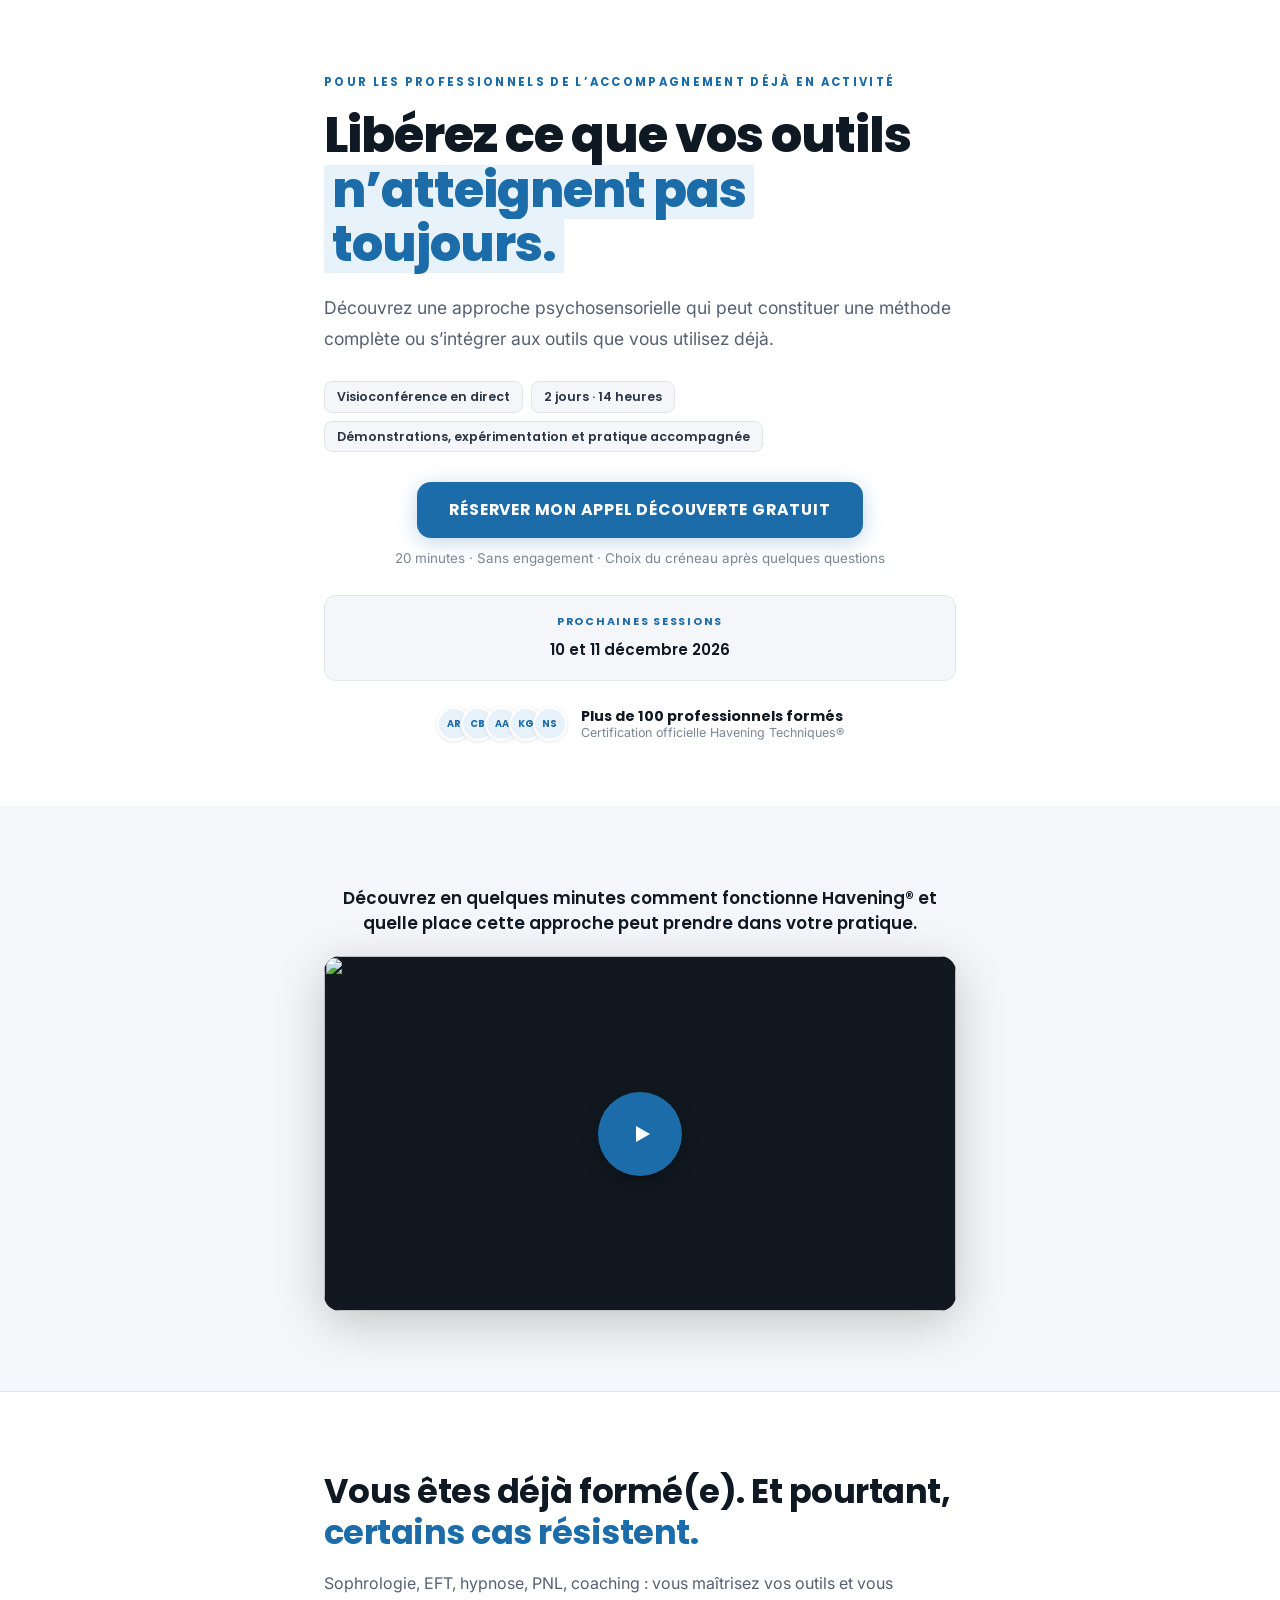
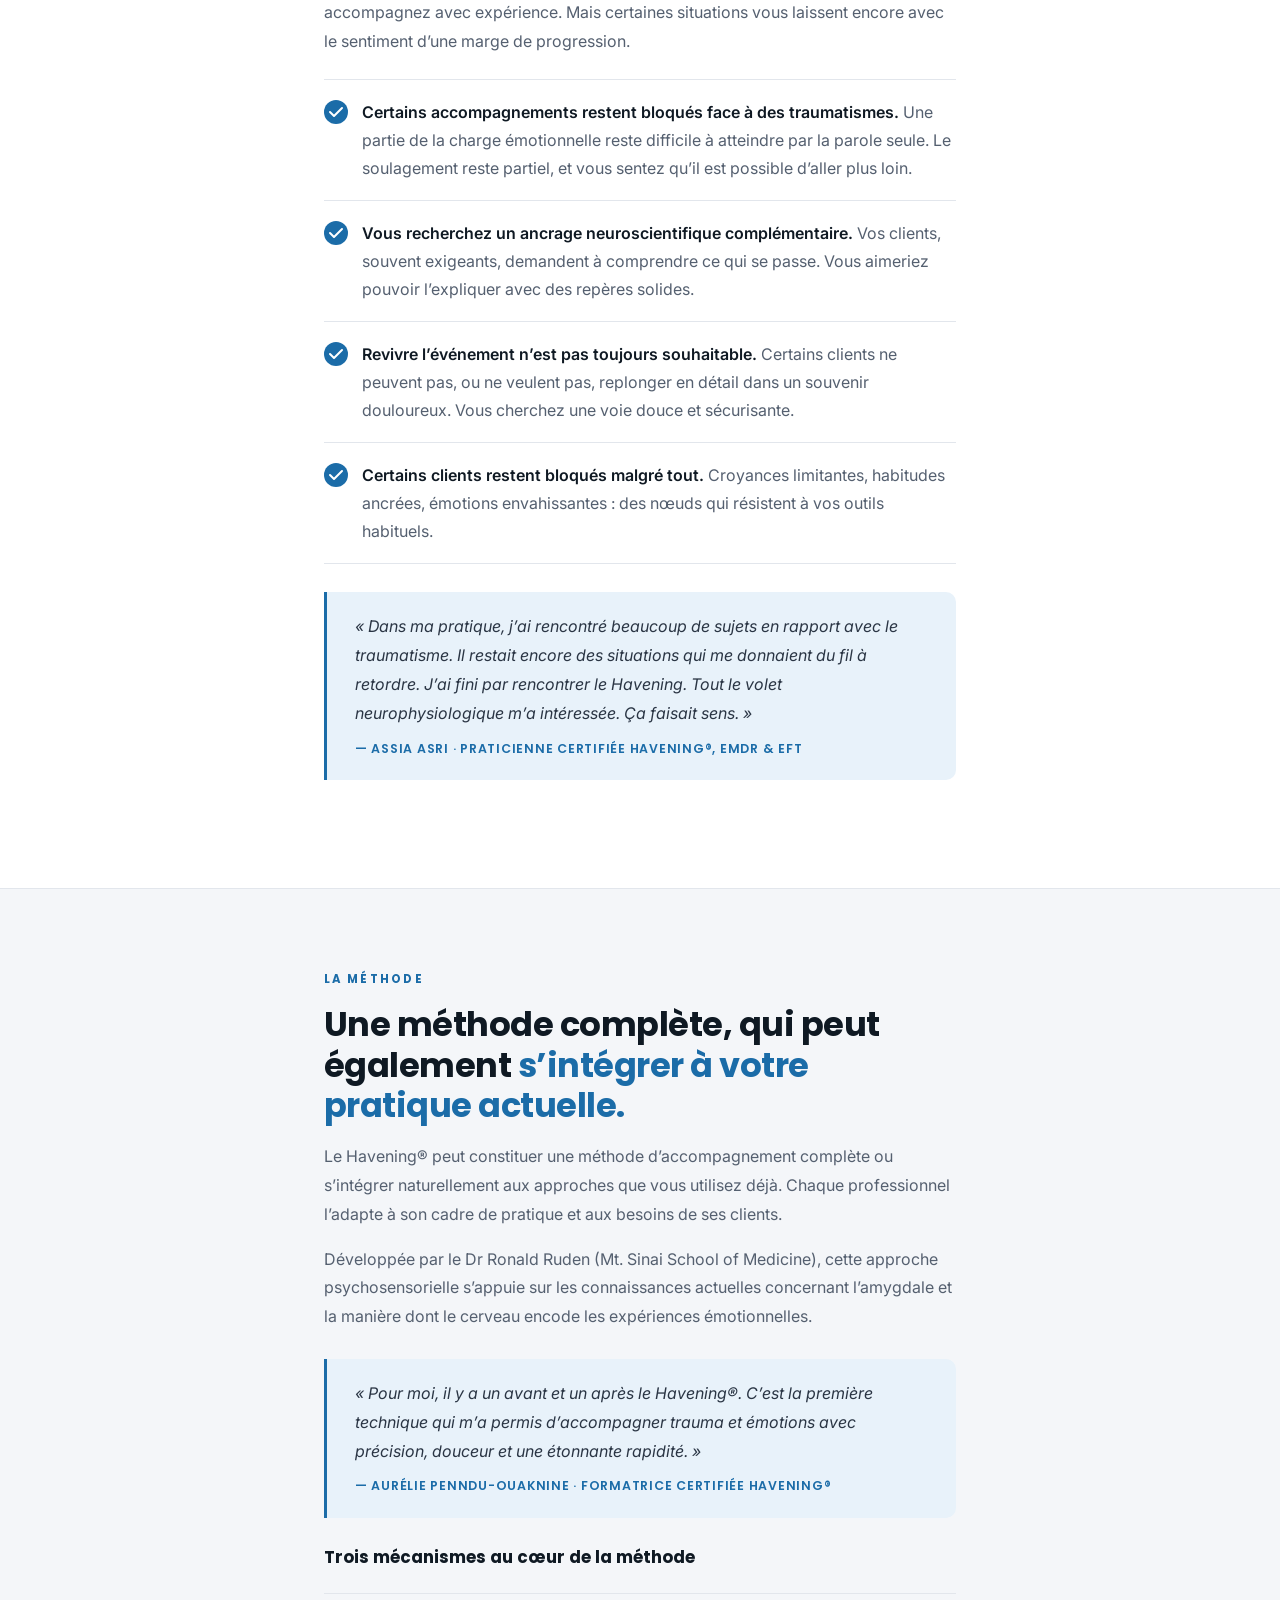
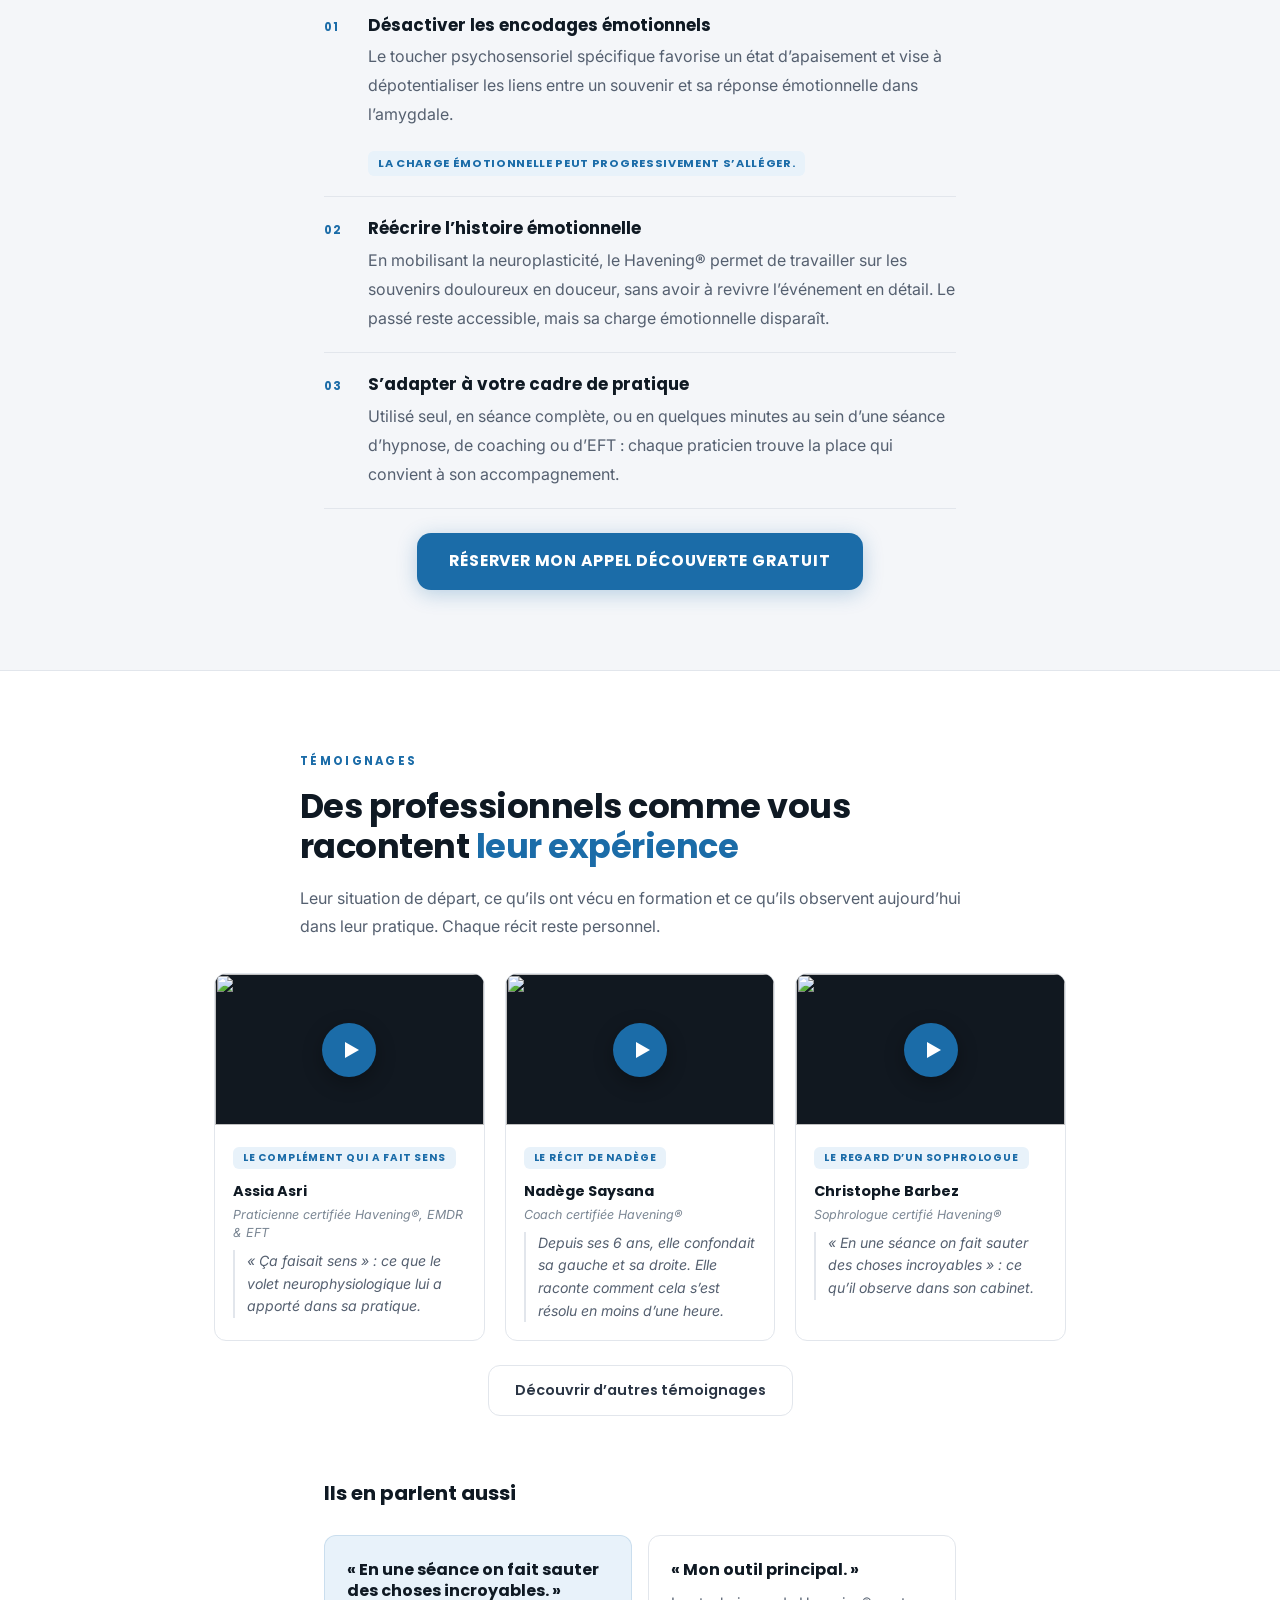
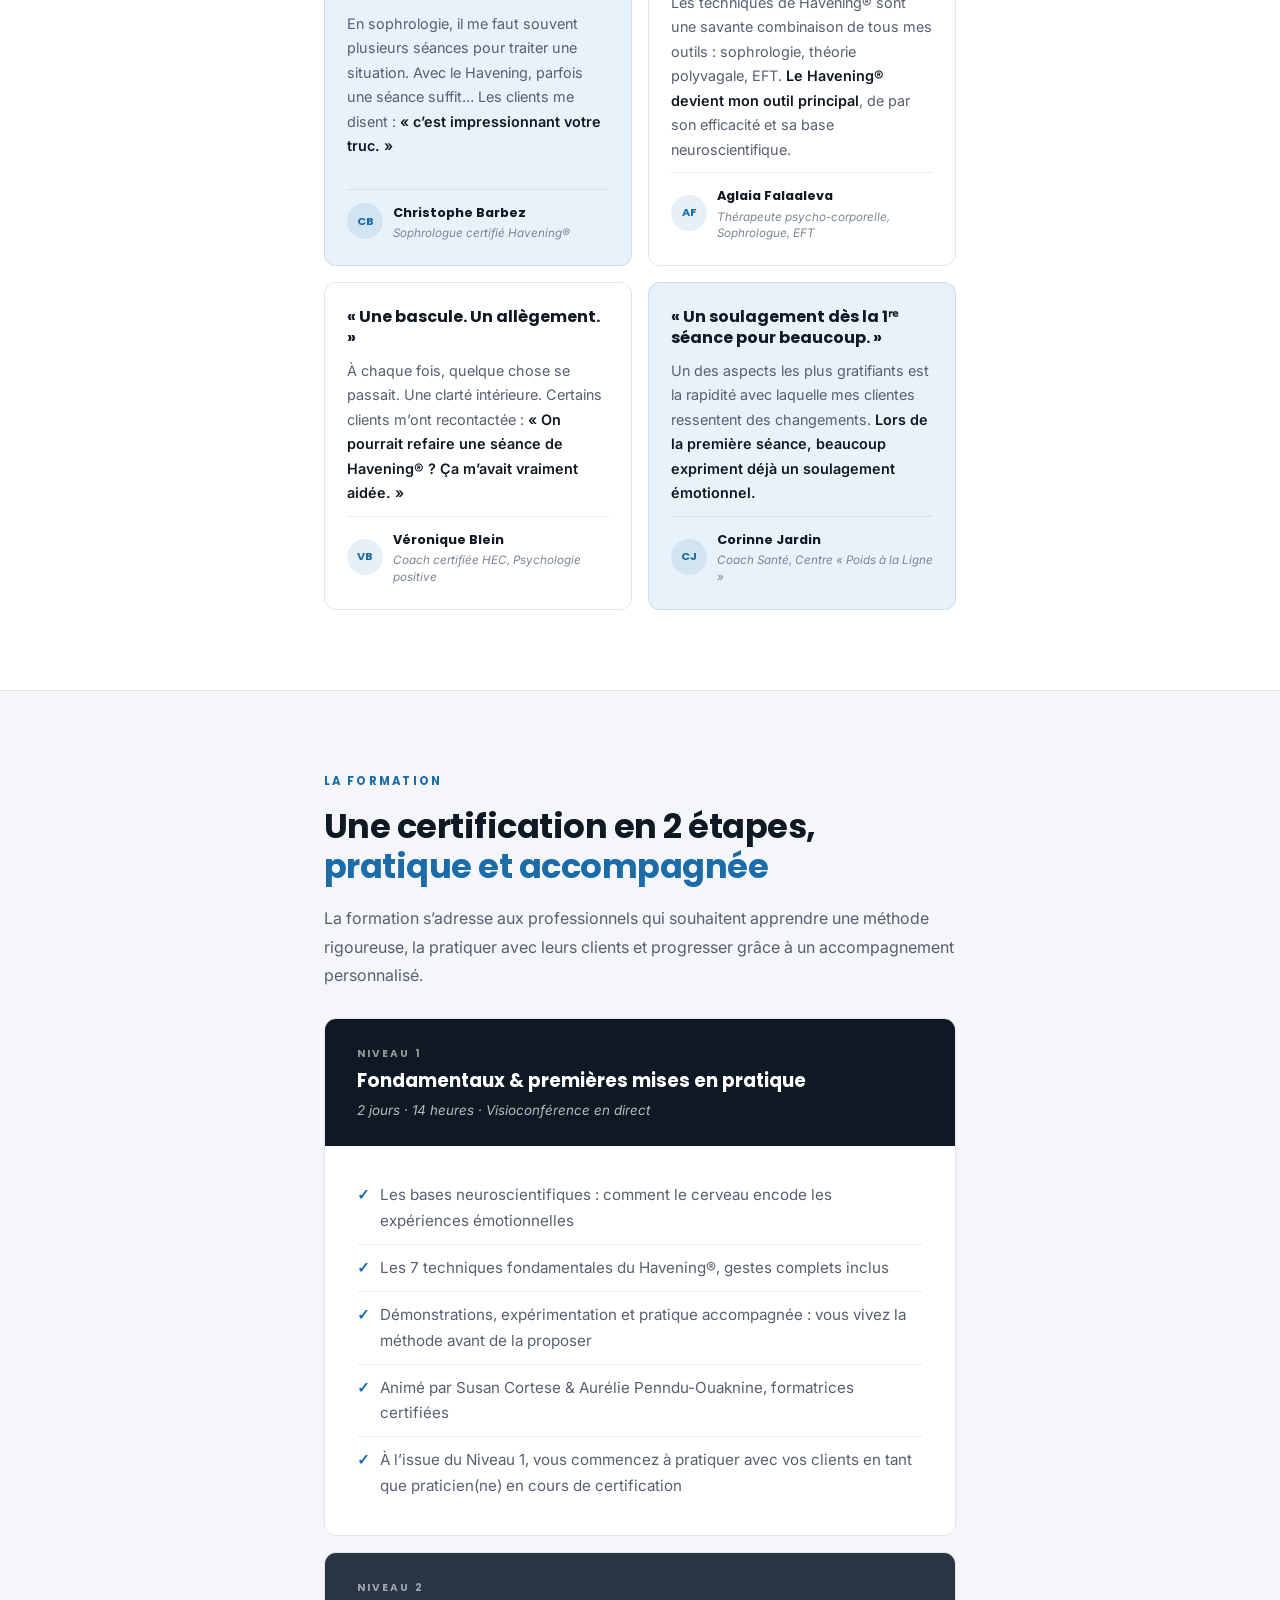
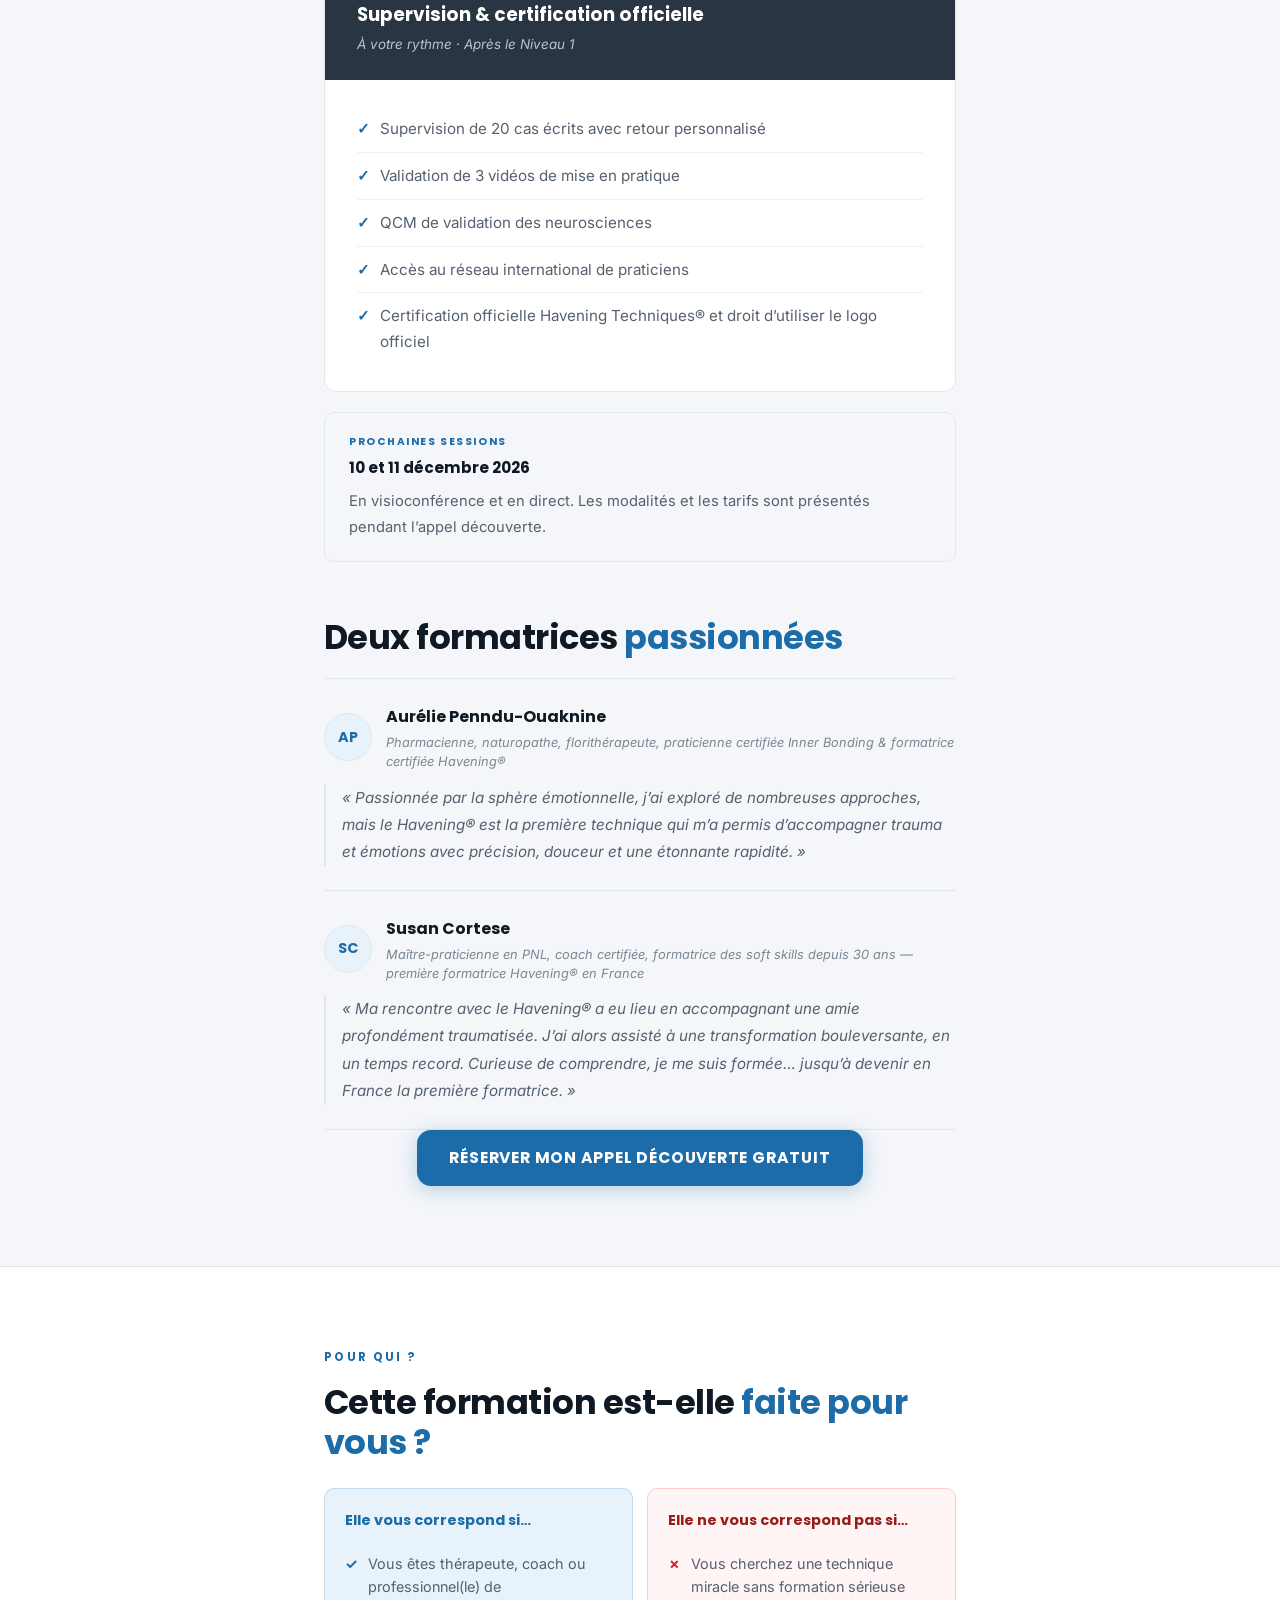
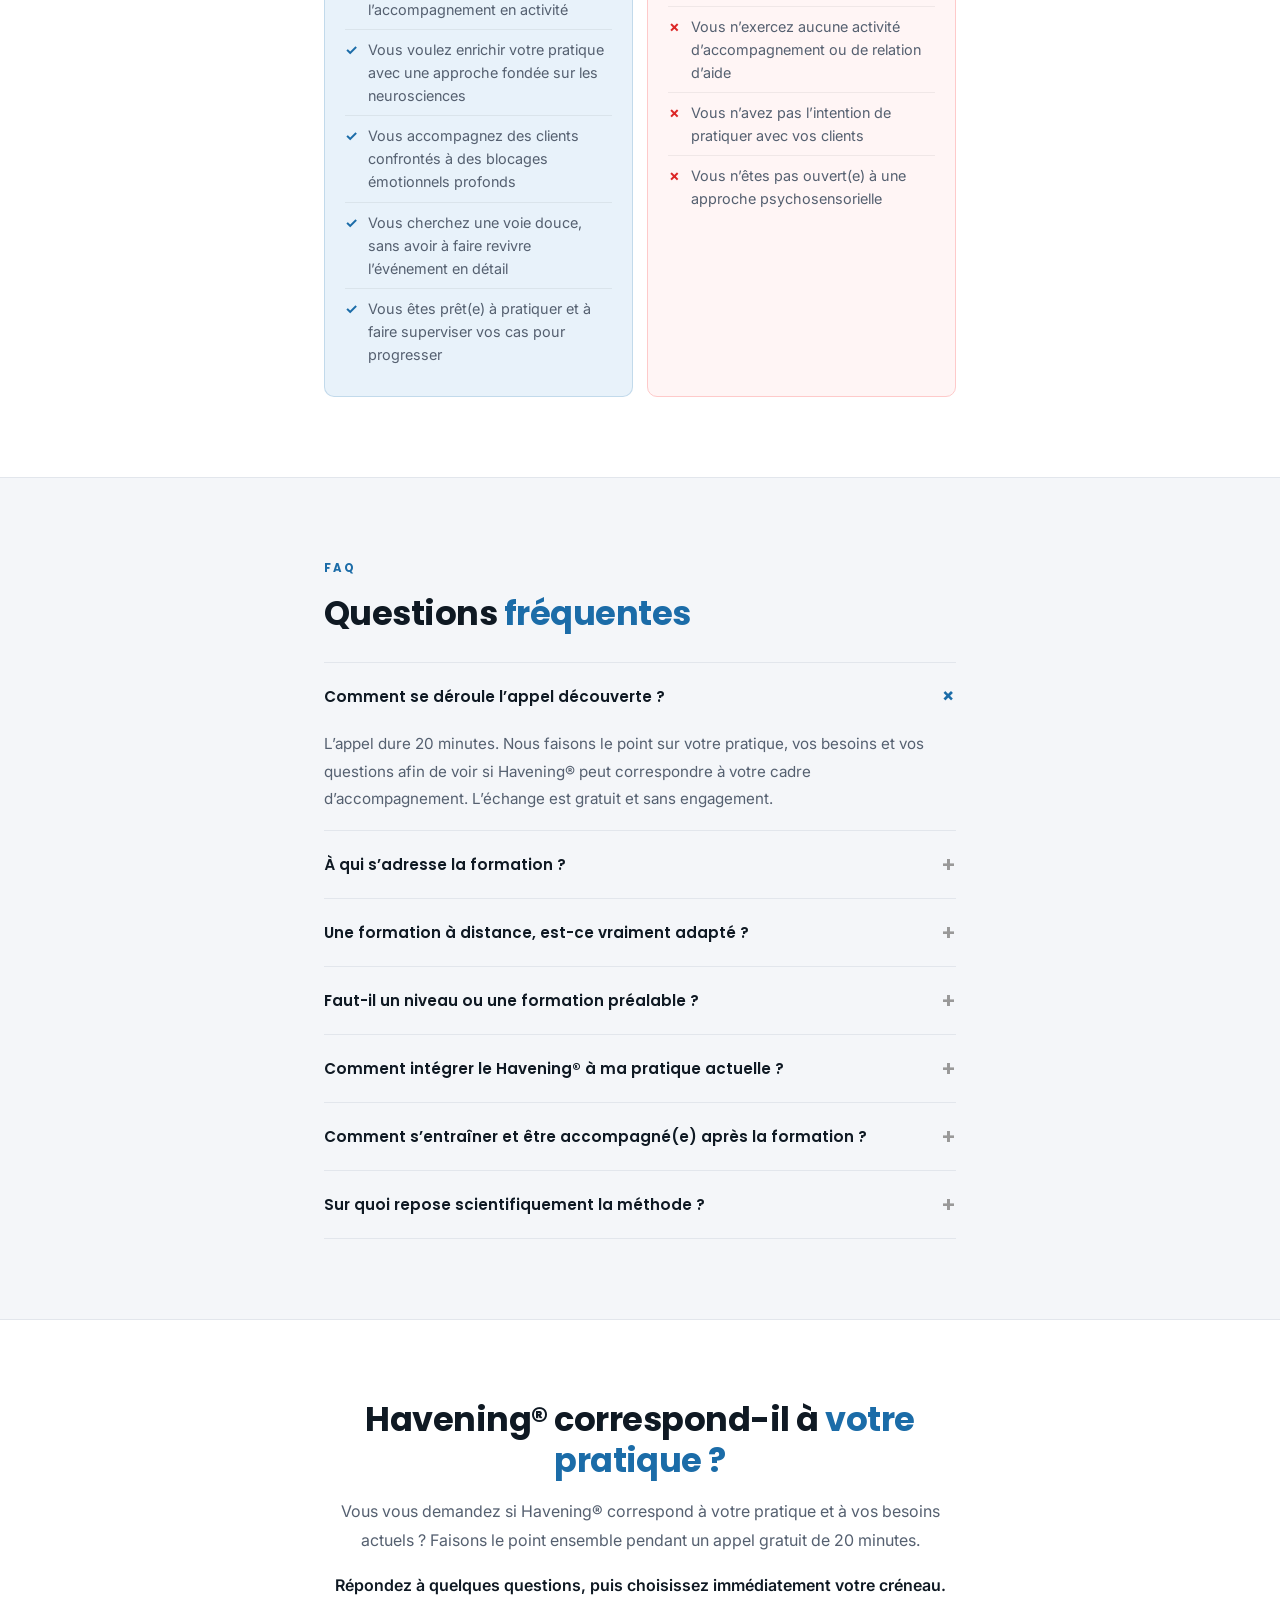
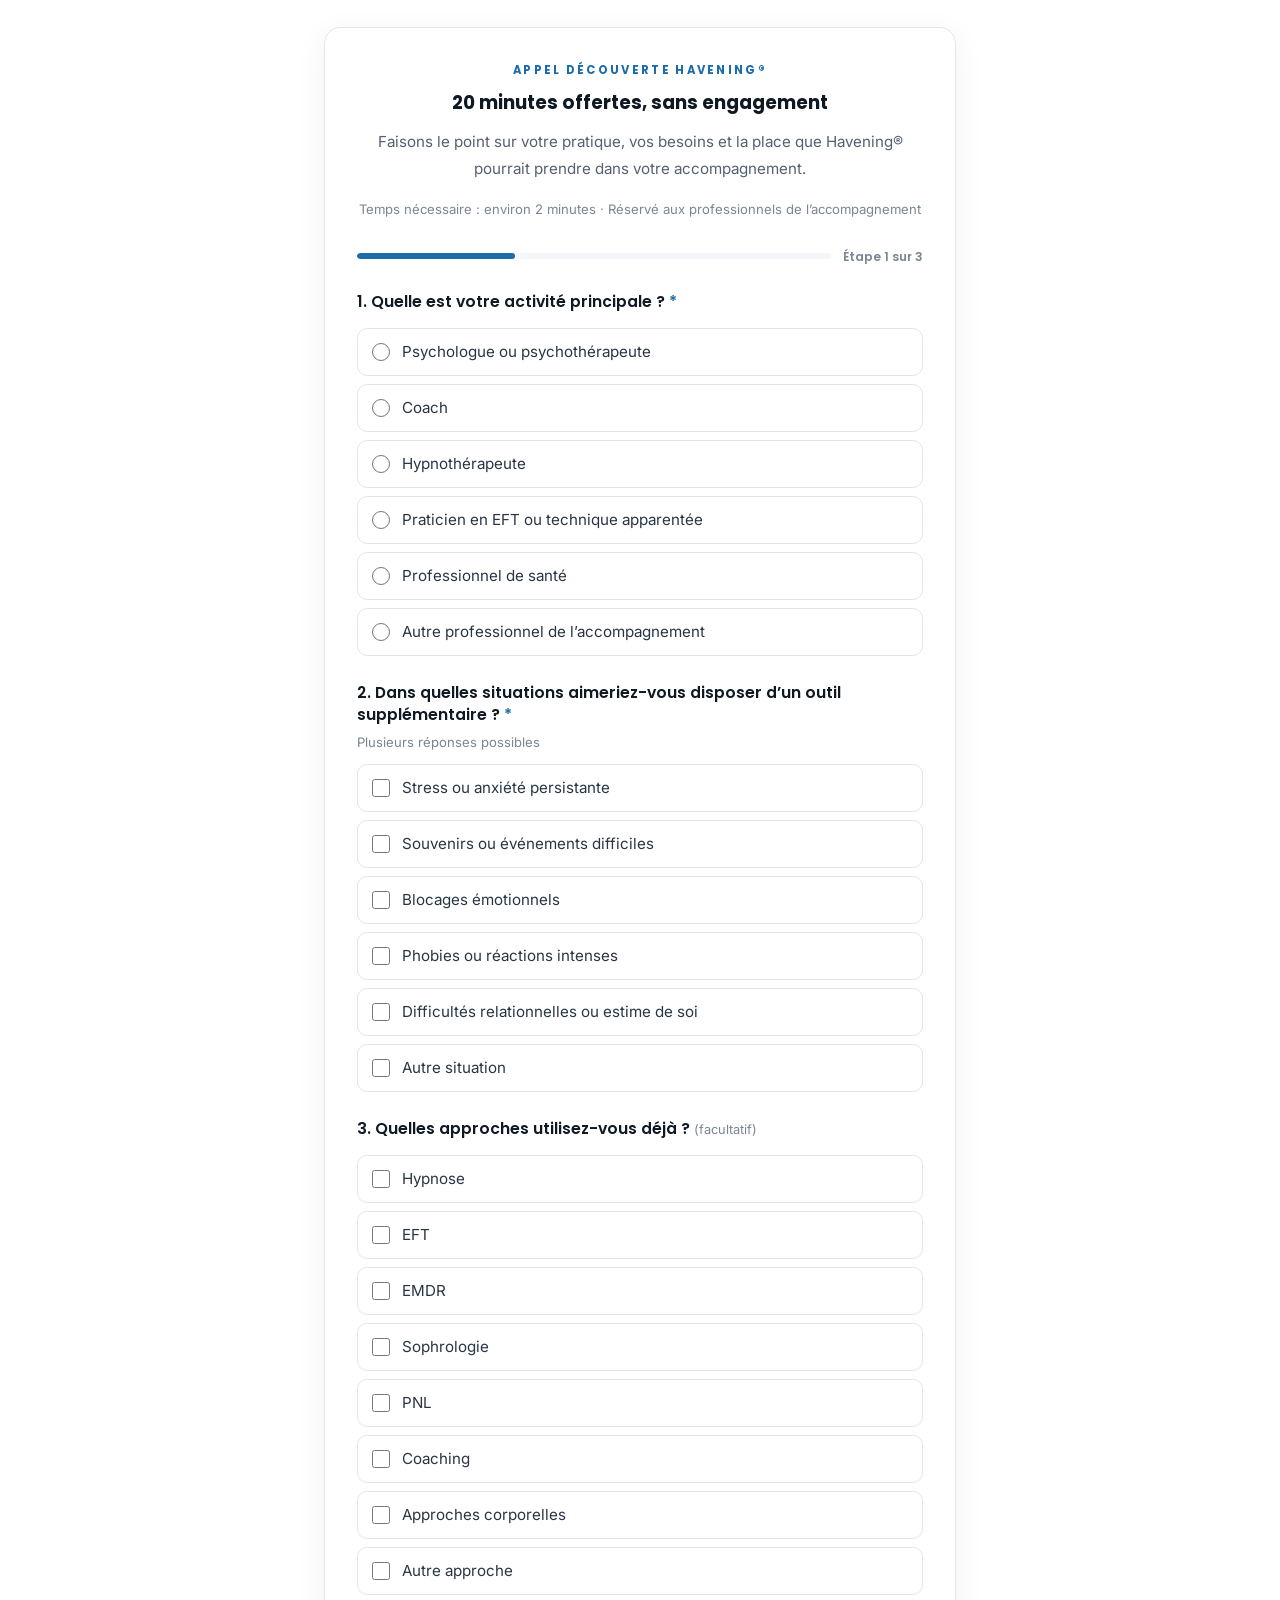
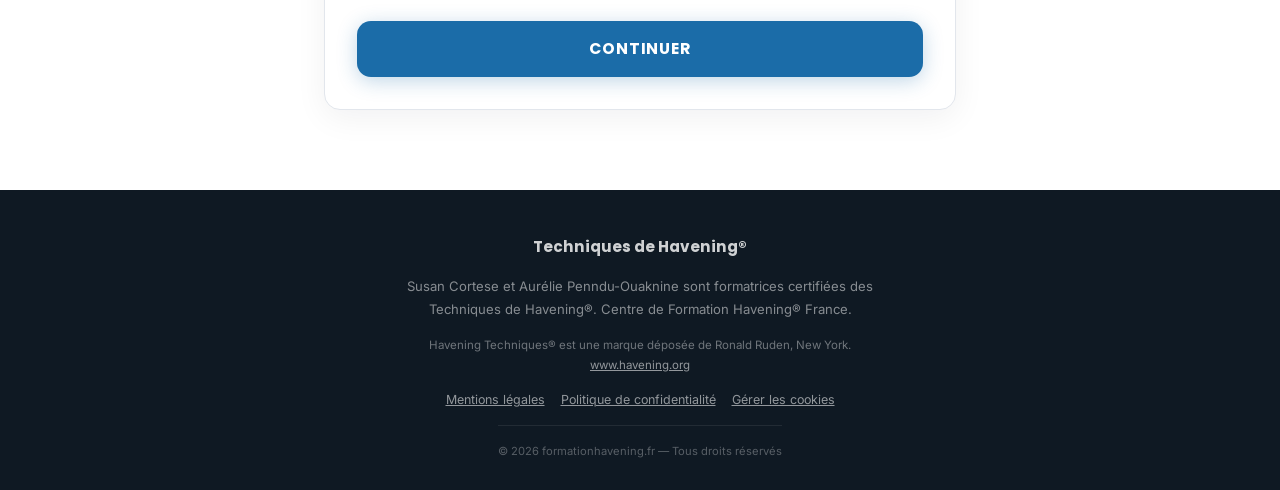
==== commit e8cdf518: "pixel" ====
--- a/index.html
+++ b/index.html
@@ -568,7 +568,7 @@
       <div class="footer-logo">Techniques de Havening®</div>
       <p class="footer-desc">Susan Cortese et Aurélie Penndu-Ouaknine sont formatrices certifiées des Techniques de Havening®. Centre de Formation Havening® France.</p>
       <p class="footer-legal">Havening Techniques® est une marque déposée de Ronald Ruden, New York. <a href="https://havening.org" target="_blank" rel="noopener">www.havening.org</a></p>
-      <div class="footer-links"><a href="#" data-link="mentions">Mentions légales</a><a href="#" data-link="confidentialite">Politique de confidentialité</a></div>
+      <div class="footer-links"><a href="#" data-link="mentions">Mentions légales</a><a href="#" data-link="confidentialite">Politique de confidentialité</a><a href="#" data-link="cookies">Gérer les cookies</a></div>
       <div class="footer-copy">© 2026 formationhavening.fr — Tous droits réservés</div>
     </div>
   </div>
